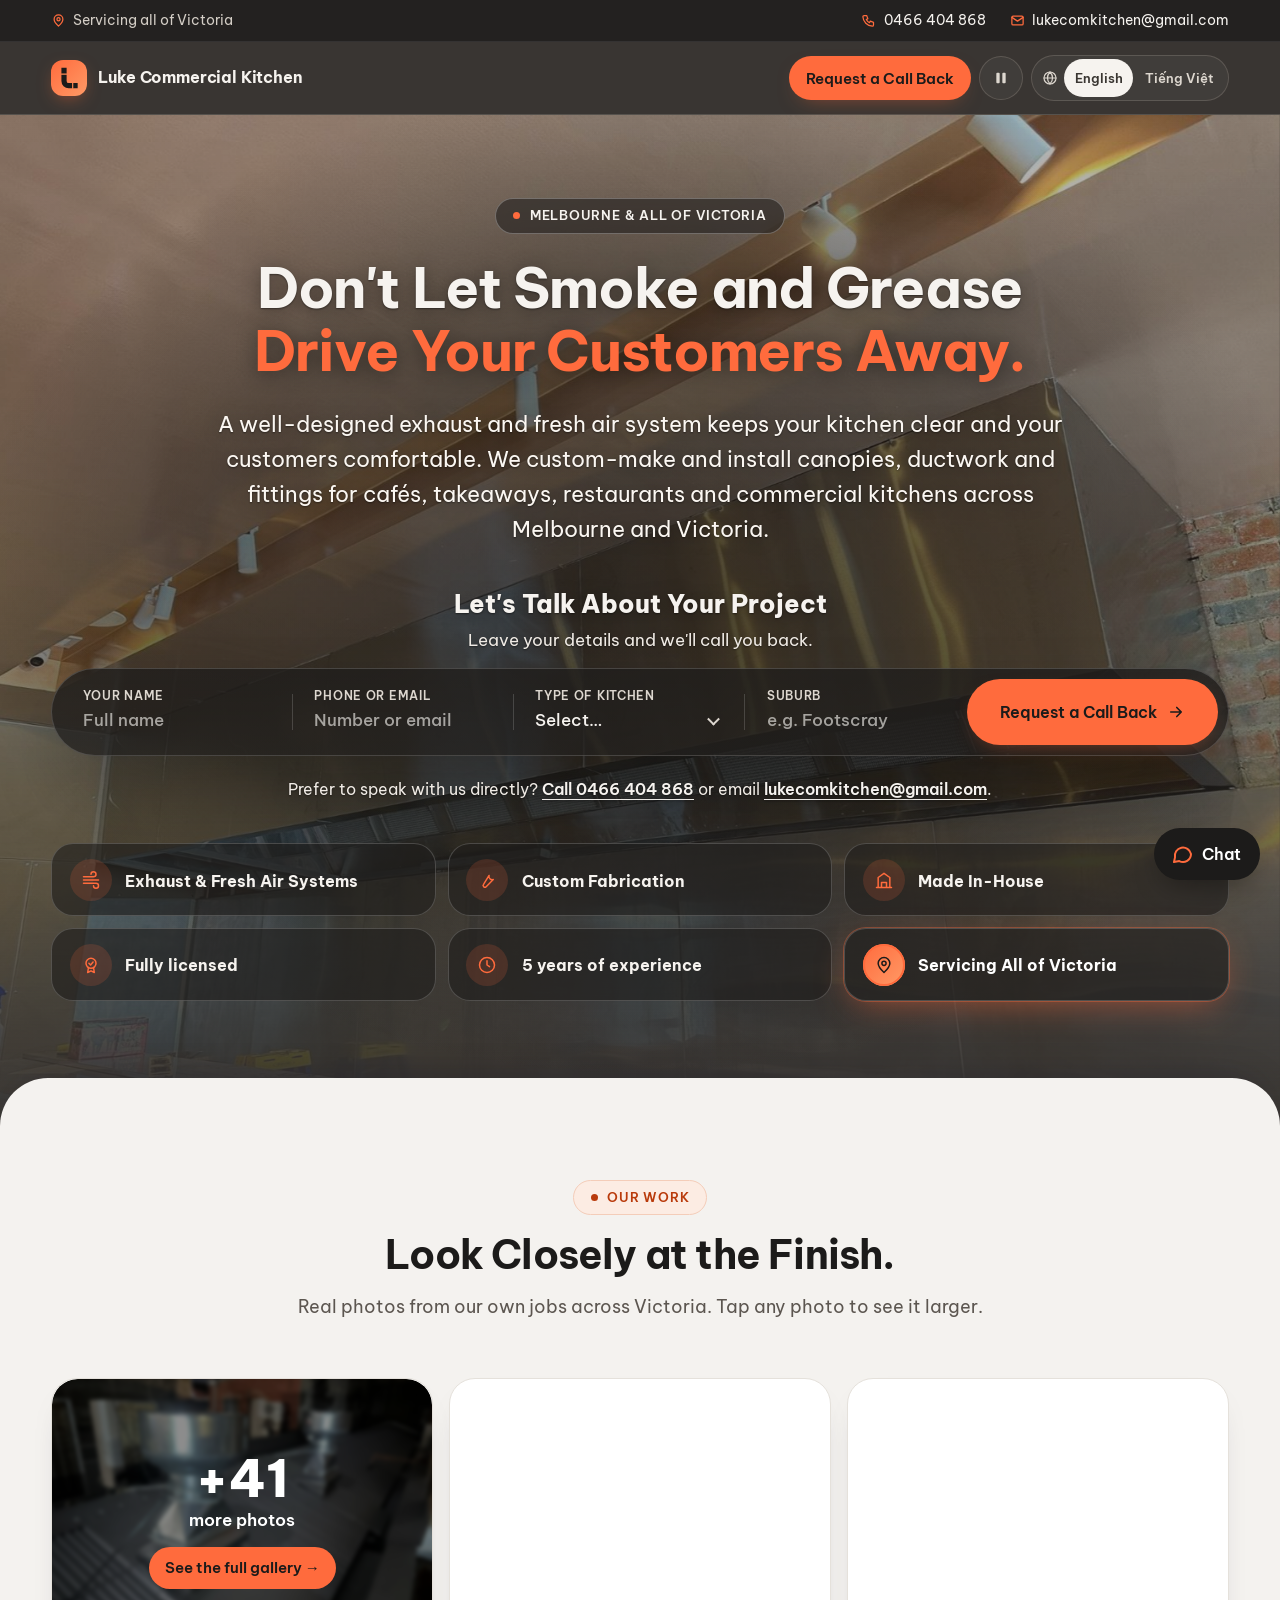
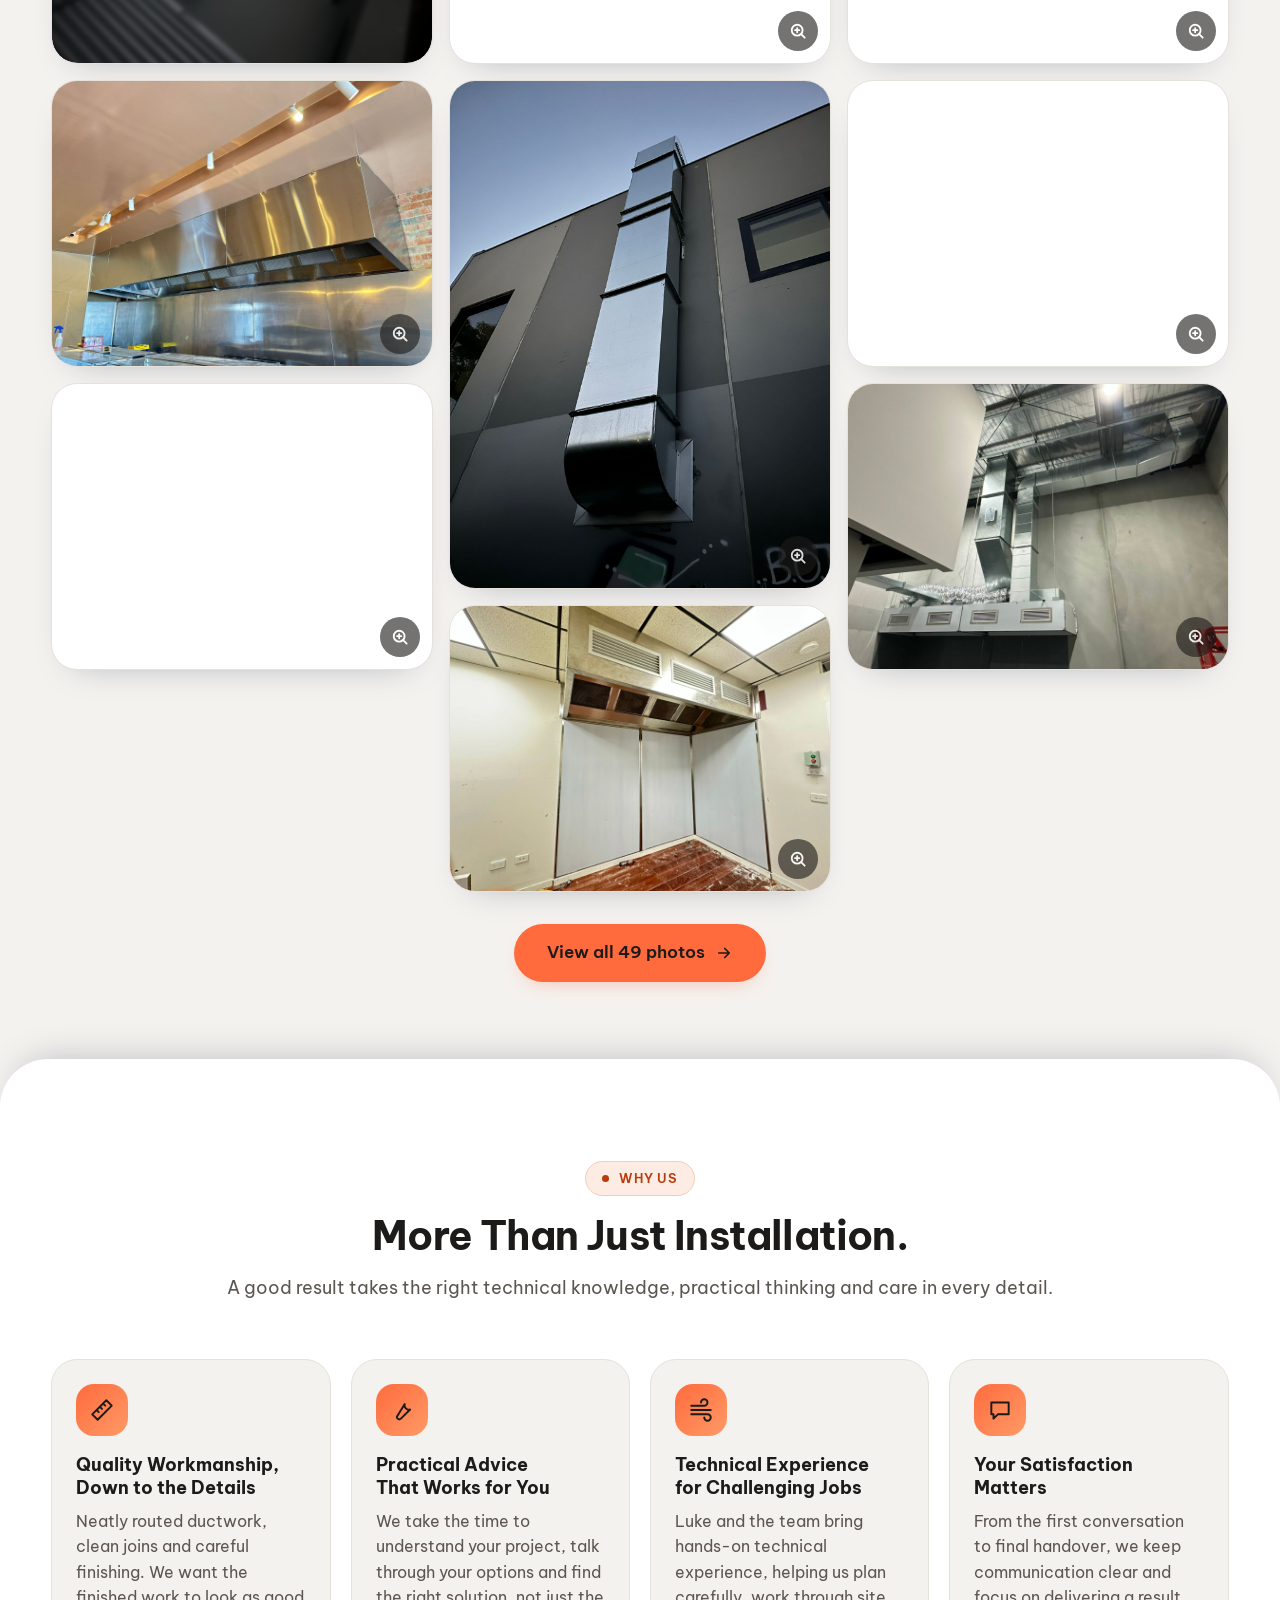
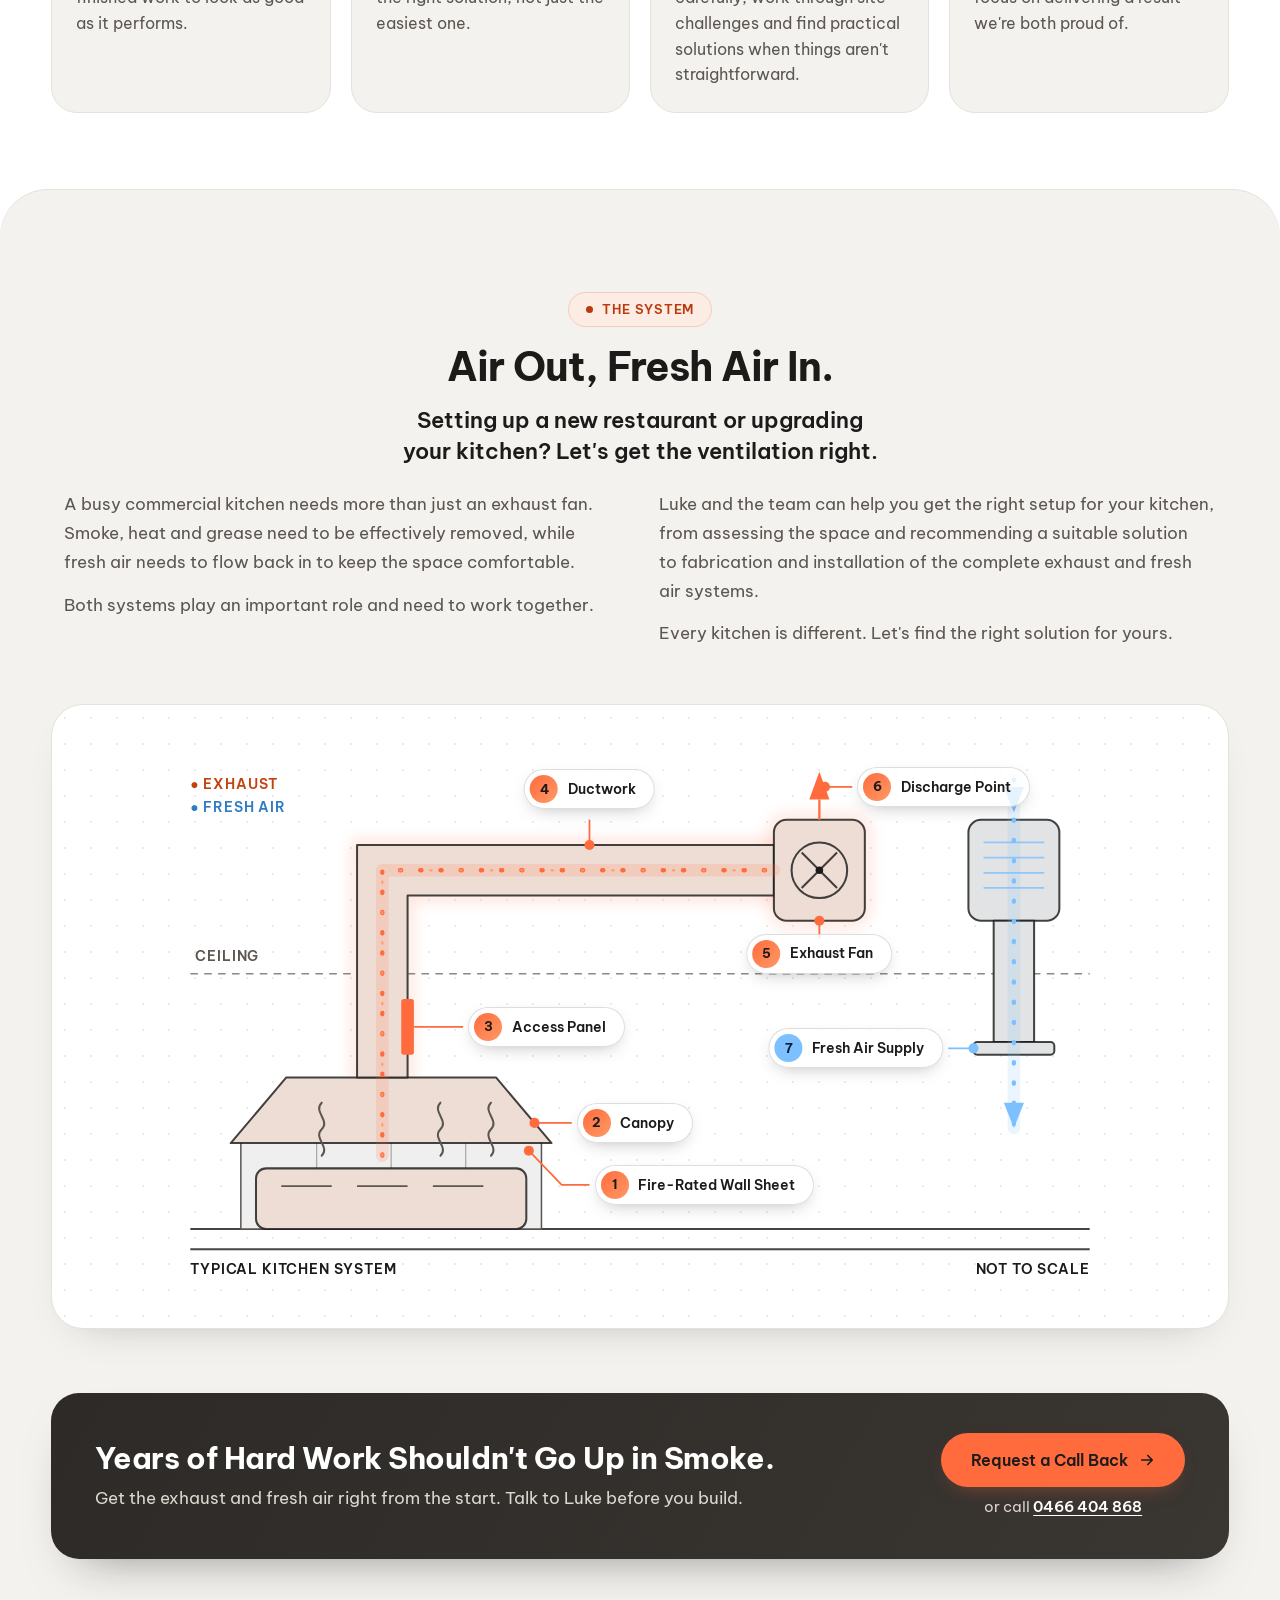
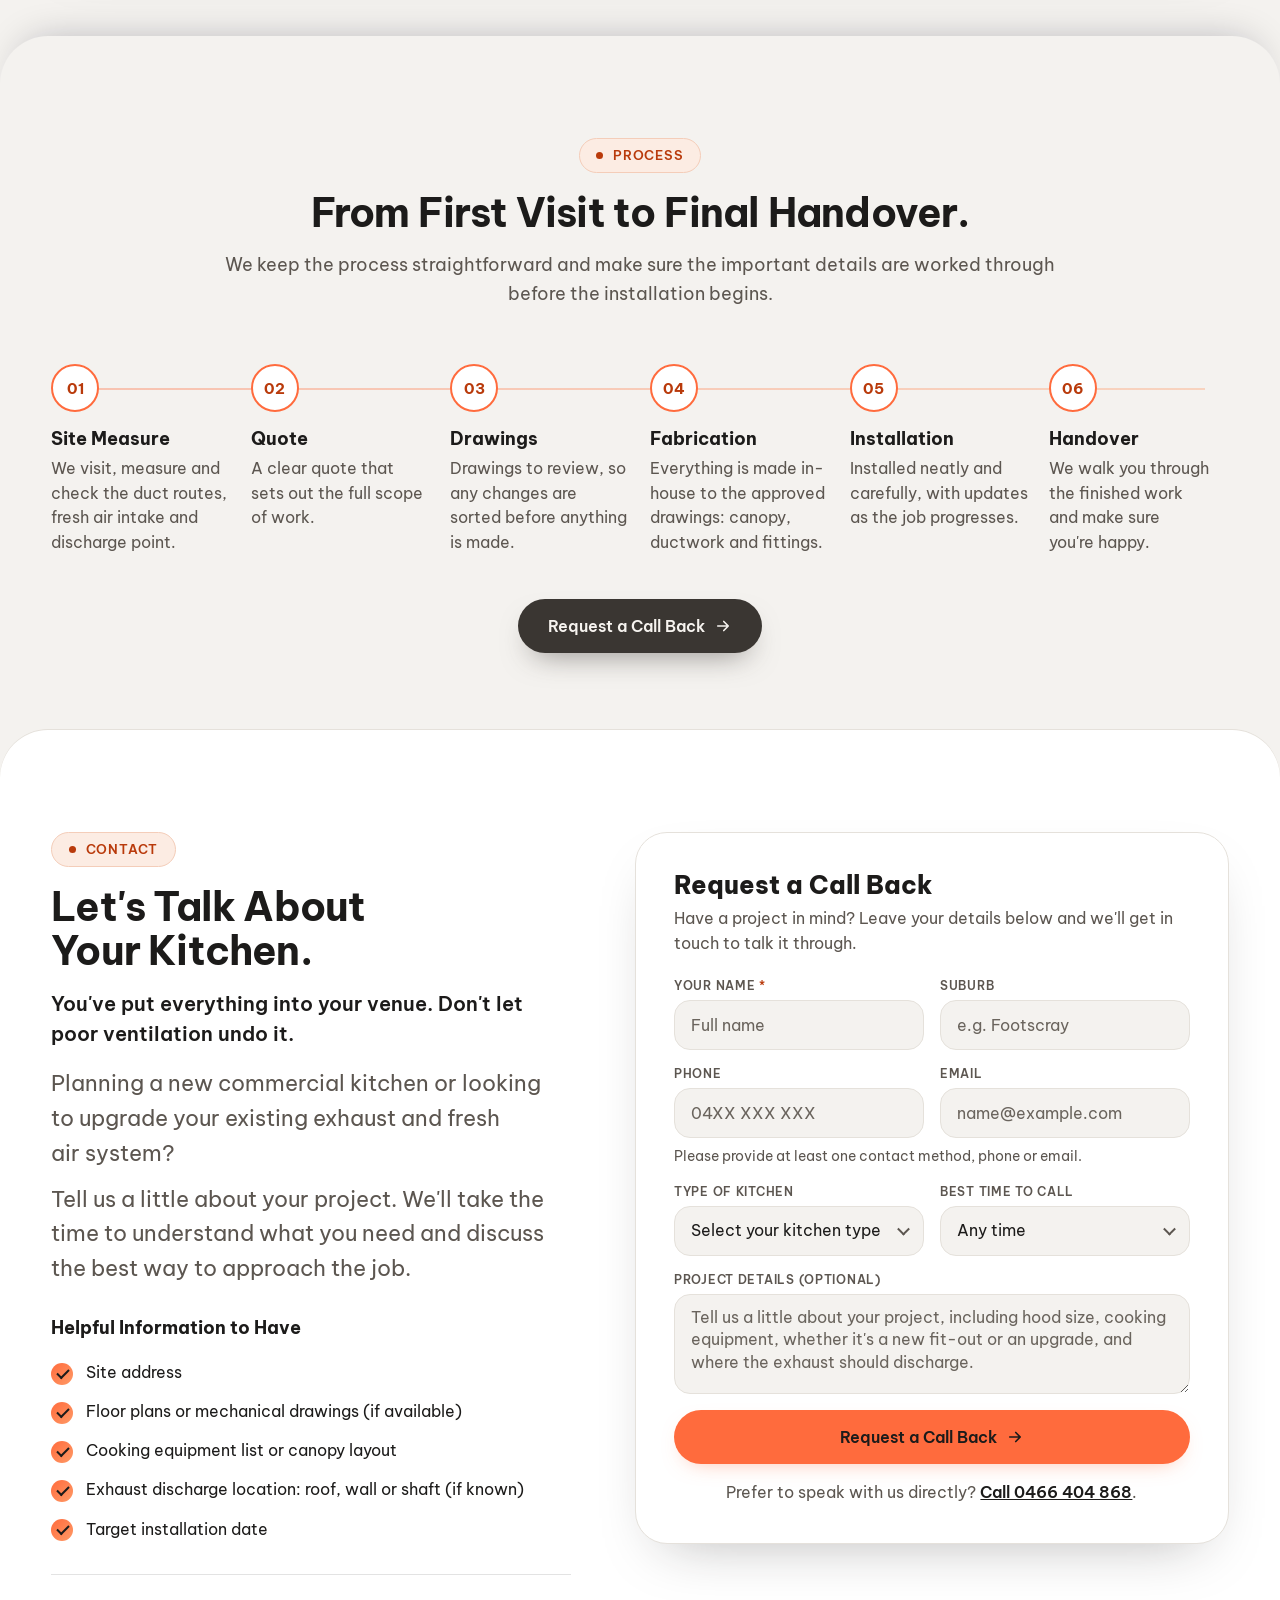
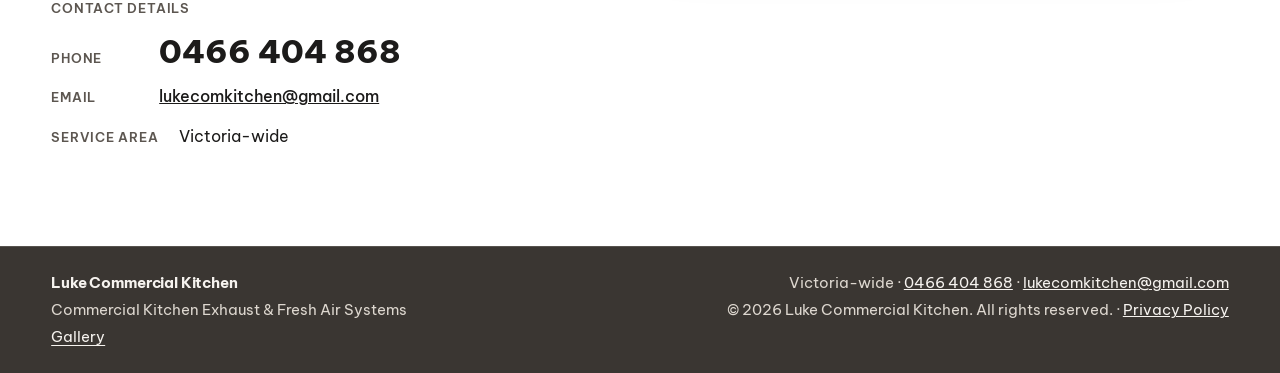
==== index.html @ a87a1fd7 "Google tag in every page head; track call, SMS and WhatsApp clicks - gtag.js for AW-18563134906 is n" ====
<!doctype html>
<html lang="en">
<head>
<meta charset="utf-8">
<meta name="viewport" content="width=device-width, initial-scale=1">
<!-- Google tag (gtag.js) -->
<script async src="https://www.googletagmanager.com/gtag/js?id=AW-18563134906"></script>
<script>
  window.dataLayer = window.dataLayer || [];
  function gtag(){dataLayer.push(arguments);}
  gtag('js', new Date());
  gtag('config', 'AW-18563134906');
</script>
<title>Luke Commercial Kitchen · Commercial Kitchen Exhaust &amp; Fresh Air, Melbourne &amp; Victoria</title>
<meta name="description" content="Commercial kitchen exhaust and fresh air systems, fabricated and installed across Melbourne and Victoria. Practical advice, neat workmanship. Call 0466 404 868.">
<link rel="canonical" href="https://lukecomkitchen.com/">
<link rel="alternate" hreflang="en-AU" href="https://lukecomkitchen.com/">
<link rel="alternate" hreflang="vi" href="https://lukecomkitchen.com/vi/">
<link rel="alternate" hreflang="x-default" href="https://lukecomkitchen.com/">
<meta property="og:type" content="website">
<meta property="og:title" content="Luke Commercial Kitchen · Commercial Kitchen Exhaust &amp; Fresh Air, Melbourne &amp; Victoria">
<meta property="og:description" content="Commercial kitchen exhaust and fresh air systems, fabricated and installed across Melbourne and Victoria. Practical advice, neat workmanship. Call 0466 404 868.">
<meta property="og:url" content="https://lukecomkitchen.com/">
<meta property="og:locale" content="en_AU">
<meta property="og:site_name" content="Luke Commercial Kitchen">
<meta property="og:image" content="https://lukecomkitchen.com/assets/og-en.jpg?v=420781b066">
<meta property="og:image:width" content="1200">
<meta property="og:image:height" content="630">
<meta property="og:image:alt" content="Luke Commercial Kitchen: commercial kitchen exhaust and fresh air systems in Melbourne and Victoria">
<meta name="twitter:card" content="summary_large_image">
<meta name="theme-color" content="#1C1B1A">
<link rel="icon" href="assets/favicon.svg" type="image/svg+xml">
<link rel="preconnect" href="https://fonts.googleapis.com">
<link rel="preconnect" href="https://fonts.gstatic.com" crossorigin>
<link rel="stylesheet" href="https://fonts.googleapis.com/css2?family=Be+Vietnam+Pro:wght@400;500;600;700;800&amp;display=swap">
<link rel="stylesheet" href="assets/styles.css?v=1e8f7547a5">
<script type="application/ld+json">{"@context":"https://schema.org","@type":"LocalBusiness","name":"Luke Commercial Kitchen","telephone":"+61466404868","url":"https://lukecomkitchen.com/","areaServed":{"@type":"State","name":"Victoria, Australia"},"description":"Commercial kitchen exhaust and fresh air systems, fabricated and installed across Melbourne and Victoria. Practical advice, neat workmanship. Call 0466 404 868.","email":"lukecomkitchen@gmail.com"}</script>
</head>
<body>
<div class="pg lang-en" id="top" data-lang="en" data-view="en" data-site="{&quot;badEmail&quot;:&quot;That email address doesn't look quite right. Please check it and try again.&quot;,&quot;required&quot;:&quot;Please add your name and a phone number or email so we can get back to you.&quot;,&quot;okSent&quot;:&quot;Thank you! We've received your request and will be in touch within 2 business days.&quot;,&quot;okSms&quot;:&quot;Your messaging app should open with your details ready to send – just press send. If it doesn't open, give us a call on&quot;,&quot;errSend&quot;:&quot;Sorry, something went wrong sending your request. Please try again, or call us on&quot;,&quot;sending&quot;:&quot;Sending…&quot;,&quot;smsHead&quot;:&quot;Call back request from the website&quot;,&quot;phone&quot;:&quot;0466 404 868&quot;,&quot;tel&quot;:&quot;tel:+61466404868&quot;,&quot;sms&quot;:&quot;sms:+61466404868&quot;,&quot;key&quot;:&quot;335a515e-727e-4c8e-8eaf-f16c578c7db8&quot;,&quot;company&quot;:&quot;Luke Commercial Kitchen&quot;,&quot;pause&quot;:&quot;Pause animation&quot;,&quot;play&quot;:&quot;Play animation&quot;,&quot;labels&quot;:{&quot;name&quot;:&quot;Your Name&quot;,&quot;phone&quot;:&quot;Phone&quot;,&quot;email&quot;:&quot;Email&quot;,&quot;suburb&quot;:&quot;Suburb&quot;,&quot;kitchen_type&quot;:&quot;Type of Kitchen&quot;,&quot;request&quot;:&quot;What would you like?&quot;,&quot;system&quot;:&quot;System needed&quot;,&quot;call_time&quot;:&quot;Best Time to Call&quot;,&quot;details&quot;:&quot;Project Details (Optional)&quot;}}">

  <div class="util" aria-label="Contact details">
    <div class="in util-in">
      <a href="tel:+61466404868"><svg width="15" height="15" viewBox="0 0 24 24" fill="none" stroke="currentColor" stroke-width="2" stroke-linecap="round" stroke-linejoin="round" aria-hidden="true"><path d="M5 4h4l2 5-2.5 1.5a11 11 0 0 0 5 5L15 13l5 2v4a2 2 0 0 1-2 2A16 16 0 0 1 3 6a2 2 0 0 1 2-2z"/></svg><span>0466 404 868</span></a>
      <a href="mailto:lukecomkitchen@gmail.com"><svg width="15" height="15" viewBox="0 0 24 24" fill="none" stroke="currentColor" stroke-width="2" stroke-linecap="round" stroke-linejoin="round" aria-hidden="true"><rect x="3" y="5" width="18" height="14" rx="2"/><path d="m3 7 9 6 9-6"/></svg><span class="util-full">lukecomkitchen@gmail.com</span><span class="util-short" aria-hidden="true">Email</span></a>
      <span class="util-area"><svg width="15" height="15" viewBox="0 0 24 24" fill="none" stroke="currentColor" stroke-width="2" stroke-linecap="round" stroke-linejoin="round" aria-hidden="true"><path d="M12 21s7-6.2 7-11a7 7 0 0 0-14 0c0 4.8 7 11 7 11z"/><circle cx="12" cy="10" r="2.5"/></svg><span>Servicing all of Victoria</span></span>
    </div>
  </div>

  <header class="top">
    <div class="in top-in">
      <a class="logo" href="#top" aria-label="Luke Commercial Kitchen home">
        <span class="lg-mark"><svg width="26" height="26" viewBox="0 0 24 24" fill="none" stroke-linecap="round" aria-hidden="true"><path d="M5 2.5h4.8v12.2a2 2 0 0 0 2 2H20v4.8h-8.2A6.8 6.8 0 0 1 5 14.7z" fill="currentColor"/><path d="M5 8.4h4.8M15.4 16.7v4.8" stroke="#FF8A55" stroke-width="1.1"/></svg></span>
        <span class="lname">Luke <span class="lname2">Commercial Kitchen</span></span>
      </a>
      <nav class="nav" aria-label="Main menu">
        <a href="gallery/" data-spy="work">Gallery</a>
        <a href="#why">Why Us</a>
        <a href="#system">The System</a>
        <a href="#process">Process</a>
        <a href="#contact">Contact</a>
      </nav>
      <div class="top-r">
        <a class="btn btn-ghost btn-sm hdr-cta" href="tel:+61466404868"><svg width="18" height="18" viewBox="0 0 24 24" fill="none" stroke="currentColor" stroke-width="2" stroke-linecap="round" stroke-linejoin="round" aria-hidden="true"><path d="M5 4h4l2 5-2.5 1.5a11 11 0 0 0 5 5L15 13l5 2v4a2 2 0 0 1-2 2A16 16 0 0 1 3 6a2 2 0 0 1 2-2z"/></svg><span>0466 404 868</span></a>
        <a class="btn btn-primary btn-sm hdr-cta" href="#contact">Request a Call Back</a>
        <button class="iconbtn js-motion" type="button" aria-label="Pause animation" title="Pause animation">
          <svg class="ic-pause" width="16" height="16" viewBox="0 0 24 24" fill="currentColor" aria-hidden="true"><rect x="5" y="4" width="5" height="16" rx="1.5"/><rect x="14" y="4" width="5" height="16" rx="1.5"/></svg>
          <svg class="ic-play" width="16" height="16" viewBox="0 0 24 24" fill="currentColor" aria-hidden="true"><path d="M7 4.5v15a1 1 0 0 0 1.5.9l12-7.5a1 1 0 0 0 0-1.8l-12-7.5A1 1 0 0 0 7 4.5z"/></svg>
        </button>
        <nav class="lang" aria-label="Language">
          <svg class="lang-ic" width="16" height="16" viewBox="0 0 24 24" fill="none" stroke="currentColor" stroke-width="1.8" stroke-linecap="round" stroke-linejoin="round" aria-hidden="true"><circle cx="12" cy="12" r="9"/><path d="M3 12h18M12 3c2.5 2.6 3.8 5.6 3.8 9s-1.3 6.4-3.8 9c-2.5-2.6-3.8-5.6-3.8-9S9.5 5.6 12 3z"/></svg>
          <a href="./" hreflang="en" lang="en" aria-current="page"><span class="lang-full">English</span><span class="lang-short" aria-hidden="true">EN</span></a>
          <a href="vi/" hreflang="vi" lang="vi"><span class="lang-full">Tiếng Việt</span><span class="lang-short" aria-hidden="true">VI</span></a>
        </nav>
      </div>
    </div>
  </header>

  
  <section class="hero dark hero-photo">
    <div class="hero-bg" aria-hidden="true"><img src="assets/photos/p51.jpg?v=cb03959642" alt="" width="1600" height="1200" fetchpriority="high" decoding="async"></div>
    <div class="in in-w">
      <p class="tag">Melbourne & all of Victoria</p>
      <h1 class="h1"><span class="l1">Don't Let Smoke and Grease</span> <span class="l2">Drive Your Customers Away.</span></h1>
      <p class="lede">A well-designed exhaust and fresh air system keeps your kitchen clear and your customers comfortable. We custom-make and install canopies, ductwork and fittings for cafés, takeaways, restaurants and commercial kitchens across Melbourne and Victoria.</p>

      <div class="qwrap" id="quote">
        <h2 class="qtitle">Let's Talk About Your Project</h2>
        <p class="qcap">Leave your details and we'll call you back.</p>
        <form class="qbar js-enquiry" novalidate>
          <input type="hidden" name="source" value="Hero form (EN)">
          <label class="qf"><span class="ql">Your Name</span><input type="text" name="name" autocomplete="name" placeholder="Full name" required></label>
          <label class="qf"><span class="ql">Phone or Email</span><input type="text" name="contact" autocomplete="tel" placeholder="Number or email"></label>
          <label class="qf"><span class="ql">Type of Kitchen</span><span class="sel"><select name="kitchen_type"><option value="" selected>Select…</option><option value="Takeaway">Takeaway</option><option value="Café">Café</option><option value="Restaurant">Restaurant</option><option value="Hotel">Hotel</option><option value="School">School</option><option value="Food truck">Food truck</option><option value="Large kitchen">Large kitchen</option><option value="Others">Others</option></select></span></label>
          <label class="qf"><span class="ql">Suburb</span><input type="text" name="suburb" autocomplete="address-level2" placeholder="e.g. Footscray"></label>
          <button class="btn btn-primary" type="submit">Request a Call Back <svg class="arr" width="18" height="18" viewBox="0 0 24 24" fill="none" stroke="currentColor" stroke-width="2.2" stroke-linecap="round" stroke-linejoin="round" aria-hidden="true"><path d="M5 12h14M13 6l6 6-6 6"/></svg></button>
        </form>
        <p class="notice" role="status" hidden></p>
      </div>

      <p class="after">Prefer to speak with us directly? <a href="tel:+61466404868">Call 0466 404 868</a> or email <a href="mailto:lukecomkitchen@gmail.com">lukecomkitchen@gmail.com</a>.</p>

      <ul class="tchips" aria-label="What we do">
        <li class="chip-sys"><span class="tic"><svg viewBox="0 0 24 24" aria-hidden="true"><path d="M3 8h12a3 3 0 1 0-3-3M3 16h15a3 3 0 1 1-3 3M3 12h18"/></svg></span><span><span class="v">Exhaust &amp; Fresh Air Systems</span></span></li>
        <li><span class="tic"><svg viewBox="0 0 24 24" aria-hidden="true"><path d="M14.5 6.5a4 4 0 0 0 5 5L11 20a2.1 2.1 0 0 1-3-3z"/></svg></span><span><span class="v">Custom Fabrication</span></span></li>
        <li><span class="tic"><svg viewBox="0 0 24 24" aria-hidden="true"><path d="M3 21h18M5 21V9l7-5 7 5v12M9 21v-6h6v6"/></svg></span><span><span class="v">Made In-House</span></span></li>
        <li><span class="tic"><svg viewBox="0 0 24 24" aria-hidden="true"><circle cx="12" cy="10" r="6"/><path d="M9 15l-1 6 4-2 4 2-1-6M9.5 10l2 2 3-3.5"/></svg></span><span><span class="v">Fully licensed</span></span></li>
        <li><span class="tic"><svg viewBox="0 0 24 24" aria-hidden="true"><circle cx="12" cy="12" r="9"/><path d="M12 7v5l3 2"/></svg></span><span><span class="v">5 years of experience</span></span></li>
        <li class="chip-area"><span class="tic"><svg viewBox="0 0 24 24" aria-hidden="true"><path d="M12 21s7-6.2 7-11a7 7 0 0 0-14 0c0 4.8 7 11 7 11z"/><circle cx="12" cy="10" r="2.5"/></svg></span><span><span class="v">Servicing All of Victoria</span></span></li>
      </ul>
    </div>
  </section>

  <main>
    <section class="sec sheet light alt" id="work">
      <div class="in">
        <div class="shead"><p class="tag">Our work</p><h2 class="h2">Look Closely at the Finish.</h2><p class="sub">Real photos from our own jobs across Victoria. Tap any photo to see it larger.</p></div>
        <ul class="tiles masonry"><li class="tile tile-more more-first"><a class="more-link" href="gallery/"><img class="pimg" src="assets/photos/p44.jpg?v=3ee9486850" alt="" width="1600" height="1200" loading="lazy" decoding="async"><span class="more-over"><b>+41</b><span>more photos</span><em>See the full gallery →</em></span></a></li><li class="tile" data-cat="canopies"><button class="ph tilebtn" type="button" data-full="assets/photos/p51.jpg?v=cb03959642" data-alt="Finished stainless steel canopy with wall sheeting" aria-label="View larger photo: Finished stainless steel canopy with wall sheeting"><img class="pimg" src="assets/photos/p51.jpg?v=cb03959642" alt="Finished stainless steel canopy with wall sheeting" width="1600" height="1200" loading="lazy" decoding="async"></button></li>
<li class="tile" data-cat="roof"><button class="ph tilebtn" type="button" data-full="assets/photos/p59.jpg?v=84d01b4d13" data-alt="Rooftop exhaust discharge at dusk" aria-label="View larger photo: Rooftop exhaust discharge at dusk"><img class="pimg" src="assets/photos/p59.jpg?v=84d01b4d13" alt="Rooftop exhaust discharge at dusk" width="1600" height="1200" loading="lazy" decoding="async"></button></li>
<li class="tile" data-cat="canopies"><button class="ph tilebtn" type="button" data-full="assets/photos/p42.jpg?v=a6aab970ed" data-alt="Long canopy in a finished commercial kitchen" aria-label="View larger photo: Long canopy in a finished commercial kitchen"><img class="pimg" src="assets/photos/p42.jpg?v=a6aab970ed" alt="Long canopy in a finished commercial kitchen" width="1024" height="768" loading="lazy" decoding="async"></button></li>
<li class="tile" data-cat="ductwork"><button class="ph tilebtn" type="button" data-full="assets/photos/p39.jpg?v=91ad72ced3" data-alt="Galvanised exhaust riser on an external wall" aria-label="View larger photo: Galvanised exhaust riser on an external wall"><img class="pimg" src="assets/photos/p39.jpg?v=91ad72ced3" alt="Galvanised exhaust riser on an external wall" width="1200" height="1600" loading="lazy" decoding="async"></button></li>
<li class="tile" data-cat="canopies"><button class="ph tilebtn" type="button" data-full="assets/photos/p58.jpg?v=a8602c1f39" data-alt="Canopy with fresh air supply grilles and wall sheeting" aria-label="View larger photo: Canopy with fresh air supply grilles and wall sheeting"><img class="pimg" src="assets/photos/p58.jpg?v=a8602c1f39" alt="Canopy with fresh air supply grilles and wall sheeting" width="1600" height="1200" loading="lazy" decoding="async"></button></li>
<li class="tile" data-cat="canopies"><button class="ph tilebtn" type="button" data-full="assets/photos/p31.jpg?v=84a109afd4" data-alt="Canopy fabricated in our workshop, ready for delivery" aria-label="View larger photo: Canopy fabricated in our workshop, ready for delivery"><img class="pimg" src="assets/photos/p31.jpg?v=84a109afd4" alt="Canopy fabricated in our workshop, ready for delivery" width="1600" height="1200" loading="lazy" decoding="async"></button></li>
<li class="tile" data-cat="roof"><button class="ph tilebtn" type="button" data-full="assets/photos/p38.jpg?v=7e31c3312d" data-alt="Exhaust fan and ductwork on a roof beside solar panels" aria-label="View larger photo: Exhaust fan and ductwork on a roof beside solar panels"><img class="pimg" src="assets/photos/p38.jpg?v=7e31c3312d" alt="Exhaust fan and ductwork on a roof beside solar panels" width="1600" height="1200" loading="lazy" decoding="async"></button></li>
<li class="tile" data-cat="ductwork"><button class="ph tilebtn" type="button" data-full="assets/photos/p49.jpg?v=183fe516a2" data-alt="Large ductwork rising to a high warehouse ceiling" aria-label="View larger photo: Large ductwork rising to a high warehouse ceiling"><img class="pimg" src="assets/photos/p49.jpg?v=183fe516a2" alt="Large ductwork rising to a high warehouse ceiling" width="1600" height="1200" loading="lazy" decoding="async"></button></li></ul>
        <dialog class="lb" aria-label="Our work"><img class="lbimg" src="" alt=""><button class="lbbtn lbclose" type="button" aria-label="Close">&times;</button><button class="lbbtn lbprev" type="button" aria-label="Previous photo">&#8249;</button><button class="lbbtn lbnext" type="button" aria-label="Next photo">&#8250;</button></dialog>
        <div class="center"><a class="btn btn-primary btn-lg" href="gallery/">View all 49 photos <svg class="arr" width="18" height="18" viewBox="0 0 24 24" fill="none" stroke="currentColor" stroke-width="2.2" stroke-linecap="round" stroke-linejoin="round" aria-hidden="true"><path d="M5 12h14M13 6l6 6-6 6"/></svg></a></div>
      </div>
    </section>

    <section class="sec sheet light" id="why">
      <div class="in">
        <div class="shead">
          <p class="tag">Why Us</p>
          <h2 class="h2">More Than Just Installation.</h2>
          <p class="sub">A good result takes the right technical knowledge, practical thinking and care in every detail.</p>
        </div>
        <div class="expect">
          <div class="fc"><span class="fic"><svg viewBox="0 0 24 24" aria-hidden="true"><path d="M3 16 16 3l5 5L8 21z M7 12l2 2 M10 9l2 2 M13 6l2 2"/></svg></span><h3>Quality Workmanship, Down to the Details</h3><p>Neatly routed ductwork, clean joins and careful finishing. We want the finished work to look as good as it performs.</p></div>
          <div class="fc"><span class="fic"><svg viewBox="0 0 24 24" aria-hidden="true"><path d="M14.5 6.5a4 4 0 0 0 5 5L11 20a2.1 2.1 0 0 1-3-3z"/></svg></span><h3>Practical Advice That Works for You</h3><p>We take the time to understand your project, talk through your options and find the right solution, not just the easiest one.</p></div>
          <div class="fc"><span class="fic"><svg viewBox="0 0 24 24" aria-hidden="true"><path d="M3 8h12a3 3 0 1 0-3-3M3 16h15a3 3 0 1 1-3 3M3 12h18"/></svg></span><h3>Technical Experience for Challenging Jobs</h3><p>Luke and the team bring hands-on technical experience, helping us plan carefully, work through site challenges and find practical solutions when things aren't straightforward.</p></div>
          <div class="fc"><span class="fic"><svg viewBox="0 0 24 24" aria-hidden="true"><path d="M4 5h16v11H10l-4 4v-4H4z"/></svg></span><h3>Your Satisfaction Matters</h3><p>From the first conversation to final handover, we keep communication clear and focus on delivering a result we're both proud of.</p></div>
        </div>
        
      </div>
    </section>

    <section class="sec sheet dark" id="system">
      <div class="in">
        <div class="shead">
          <p class="tag">The system</p>
          <h2 class="h2">Air Out, Fresh Air In.</h2>
          <p class="sys-lead">Setting up a new restaurant or upgrading your kitchen? Let's get the ventilation right.</p>
          <div class="sys-intro"><div><p>A busy commercial kitchen needs more than just an exhaust fan. Smoke, heat and grease need to be effectively removed, while fresh air needs to flow back in to keep the space comfortable.</p><p>Both systems play an important role and need to work together.</p></div><div><p>Luke and the team can help you get the right setup for your kitchen, from assessing the space and recommending a suitable solution to fabrication and installation of the complete exhaust and fresh air systems.</p><p>Every kitchen is different. Let's find the right solution for yours.</p></div></div>
        </div>
        <div class="sgrid">
          <figure class="panel">
            <div class="dg">
              <svg viewBox="0 0 760 424" role="img" aria-label="Illustration of a typical commercial kitchen system, not to scale. Numbered 1 to 7: the fire-rated wall sheet behind the cooking line under the canopy, the canopy over the cooking equipment, an access panel on the vertical riser, the ductwork above the ceiling, the exhaust fan, the discharge point, and the fresh air supply coming down into the kitchen.">
                <defs><filter id="gl" x="-30%" y="-30%" width="160%" height="160%"><feGaussianBlur stdDeviation="6"/></filter></defs>
                <polygon class="sv-glow mk m0" points="156,260 156,76 486,76 486,116 196,116 196,260" filter="url(#gl)"/>
                <rect class="sv-glow mk m0" x="486" y="56" width="72" height="80" rx="10" filter="url(#gl)"/>

                <line class="sv-line d1" pathLength="1" x1="24" y1="380" x2="736" y2="380"/>
                <rect class="sv-wall d1" pathLength="1" x="64" y="306" width="238" height="74"/>
                <line class="sv-wseam" x1="124" y1="306" x2="124" y2="380"/>
                <line class="sv-wseam" x1="183" y1="306" x2="183" y2="380"/>
                <line class="sv-wseam" x1="242" y1="306" x2="242" y2="380"/>
                <rect class="sv-duct d1" pathLength="1" x="76" y="332" width="214" height="48" rx="8"/>
                <line class="sv-mut" x1="96" y1="346" x2="136" y2="346"/>
                <line class="sv-mut" x1="156" y1="346" x2="196" y2="346"/>
                <line class="sv-mut" x1="216" y1="346" x2="256" y2="346"/>
                <polygon class="sv-duct d2" pathLength="1" points="56,312 310,312 266,260 100,260"/>
                <polygon class="sv-duct d2" pathLength="1" points="156,260 156,76 486,76 486,116 196,116 196,260"/>
                <line class="sv-dash" x1="24" y1="178" x2="156" y2="178"/>
                <line class="sv-dash" x1="196" y1="178" x2="736" y2="178"/>
                <text class="sv-lbl" x="28" y="168">CEILING</text>
                <rect class="sv-duct d3" pathLength="1" x="486" y="56" width="72" height="80" rx="10"/>
                <circle class="sv-line d3" pathLength="1" cx="522" cy="96" r="22"/>
                <g class="fan"><line class="sv-line" x1="508" y1="82" x2="536" y2="110"/><line class="sv-line" x1="536" y1="82" x2="508" y2="110"/></g>
                <circle class="sv-dot" cx="522" cy="96" r="3"/>

                <!-- fresh air supply -->
                <rect class="sv-fa d3" pathLength="1" x="640" y="56" width="72" height="80" rx="10"/>
                <line class="sv-falv" x1="652" y1="74" x2="700" y2="74"/>
                <line class="sv-falv" x1="652" y1="86" x2="700" y2="86"/>
                <line class="sv-falv" x1="652" y1="98" x2="700" y2="98"/>
                <line class="sv-falv" x1="652" y1="110" x2="700" y2="110"/>
                <rect class="sv-fa d3" pathLength="1" x="660" y="136" width="32" height="96"/>
                <rect class="sv-fa d3" pathLength="1" x="644" y="232" width="64" height="10" rx="3"/>

                <g class="mk m6">
                  <path class="sv-fg" d="M176 322 L176 96 L486 96"/>
                  <path class="sv-flow" d="M176 322 L176 96 L486 96"/>
                  <path class="sv-flow2" d="M176 322 L176 96 L486 96"/>
                  <path class="wisp" d="M128 322 c7 -7 -7 -14 0 -21 c7 -7 -7 -14 0 -21"/>
                  <path class="wisp w2" d="M222 322 c7 -7 -7 -14 0 -21 c7 -7 -7 -14 0 -21"/>
                  <path class="wisp w3" d="M262 322 c7 -7 -7 -14 0 -21 c7 -7 -7 -14 0 -21"/>
                  <g class="sv-rise"><line class="sv-lead2" x1="522" y1="56" x2="522" y2="40"/><polygon class="sv-hot" points="514,40 522,18 530,40"/></g>
                  <path class="sv-fafg" d="M676 24 L676 300"/>
                  <path class="sv-faflow" d="M676 24 L676 300"/>
                  <polygon class="sv-fahot" points="668,30 684,30 676,50"/>
                  <polygon class="sv-fahot" points="668,280 684,280 676,300"/>
                </g>

                <g class="mk m1"><line class="sv-lead" x1="296.5" y1="296" x2="326" y2="296"/><circle class="sv-hot" cx="296.5" cy="296" r="4"/></g>
                <g class="mk m2"><rect class="sv-hot" x="191" y="198" width="10" height="44" rx="2"/><line class="sv-lead" x1="201" y1="220" x2="240" y2="220"/></g>
                <g class="mk m3"><line class="sv-lead" x1="340" y1="76" x2="340" y2="56"/><circle class="sv-hot" cx="340" cy="76" r="4"/></g>
                <g class="mk m4"><line class="sv-lead" x1="522" y1="136" x2="522" y2="150"/><circle class="sv-hot" cx="522" cy="136" r="4"/></g>
                <g class="mk m1"><polyline class="sv-lead" fill="none" points="292,318 318,345 340,345"/><circle class="sv-hot" cx="292" cy="318" r="4"/></g>
                <g class="mk m5"><line class="sv-lead" x1="526.4" y1="30" x2="548" y2="30"/><circle class="sv-hot" cx="526.4" cy="30" r="4"/></g>
                <g class="mk m5"><line class="sv-falead" x1="644" y1="237" x2="624" y2="237"/><circle class="sv-fahot" cx="644" cy="237" r="4"/></g>

                <line class="sv-line" x1="24" y1="396" x2="736" y2="396"/>
                <text class="sv-ttl" x="24" y="416">TYPICAL KITCHEN SYSTEM</text>
                <text class="sv-lgd" x="24" y="32" fill="#FF6B3D">● EXHAUST</text>
                <text class="sv-lgd" x="24" y="50" fill="#7CC0FF">● FRESH AIR</text>
                <text class="sv-ttl" x="736" y="416" text-anchor="end">NOT TO SCALE</text>
              </svg>
              <span class="pill p1" style="--x:344;--y:345;--k:6"><span class="pw"><span class="pi"><b>1</b><span class="pl">Fire-Rated Wall Sheet</span></span></span></span>
              <span class="pill p2" style="--x:330;--y:296;--k:0"><span class="pw"><span class="pi"><b>2</b><span class="pl">Canopy</span></span></span></span>
              <span class="pill p3" style="--x:244;--y:220;--k:1"><span class="pw"><span class="pi"><b>3</b><span class="pl">Access Panel</span></span></span></span>
              <span class="pill p4 c" style="--x:340;--y:32;--k:2"><span class="pw"><span class="pi"><b>4</b><span class="pl">Ductwork</span></span></span></span>
              <span class="pill p5 c" style="--x:522;--y:162;--k:3"><span class="pw"><span class="pi"><b>5</b><span class="pl">Exhaust Fan</span></span></span></span>
              <span class="pill p6" style="--x:552;--y:30;--k:4"><span class="pw"><span class="pi"><b>6</b><span class="pl">Discharge Point</span></span></span></span>
              <span class="pill p7 r" style="--x:620;--y:237;--k:5"><span class="pw"><span class="pi"><b>7</b><span class="pl">Fresh Air Supply</span></span></span></span>
            </div>
          </figure>
          <ol class="dlegend">
            <li><b aria-hidden="true">1</b>Fire-Rated Wall Sheet</li>
            <li><b aria-hidden="true">2</b>Canopy</li>
            <li><b aria-hidden="true">3</b>Access Panel</li>
            <li><b aria-hidden="true">4</b>Ductwork</li>
            <li><b aria-hidden="true">5</b>Exhaust Fan</li>
            <li><b aria-hidden="true">6</b>Discharge Point</li>
            <li class="fa"><b aria-hidden="true">7</b>Fresh Air Supply</li>
          </ol>
        </div>
        <div class="hook">
          <div class="hook-text"><h3>Years of Hard Work Shouldn't Go Up in Smoke.</h3><p>Get the exhaust and fresh air right from the start. Talk to Luke before you build.</p></div>
          <div class="hook-cta"><a class="btn btn-primary" href="#contact">Request a Call Back <svg class="arr" width="18" height="18" viewBox="0 0 24 24" fill="none" stroke="currentColor" stroke-width="2.2" stroke-linecap="round" stroke-linejoin="round" aria-hidden="true"><path d="M5 12h14M13 6l6 6-6 6"/></svg></a><span class="hook-call">or call <a href="tel:+61466404868">0466 404 868</a></span></div>
        </div>
      </div>
    </section>

    <section class="sec sheet light alt" id="process">
      <div class="in">
        <div class="shead"><p class="tag">Process</p><h2 class="h2">From First Visit to Final Handover.</h2><p class="sub">We keep the process straightforward and make sure the important details are worked through before the installation begins.</p></div>
        <ol class="tl">
          <li><span class="tn" aria-hidden="true">01</span><div><h3>Site Measure</h3><p>We visit, measure and check the duct routes, fresh air intake and discharge point.</p></div></li>
          <li><span class="tn" aria-hidden="true">02</span><div><h3>Quote</h3><p>A clear quote that sets out the full scope of work.</p></div></li>
          <li><span class="tn" aria-hidden="true">03</span><div><h3>Drawings</h3><p>Drawings to review, so any changes are sorted before anything is made.</p></div></li>
          <li><span class="tn" aria-hidden="true">04</span><div><h3>Fabrication</h3><p>Everything is made in-house to the approved drawings: canopy, ductwork and fittings.</p></div></li>
          <li><span class="tn" aria-hidden="true">05</span><div><h3>Installation</h3><p>Installed neatly and carefully, with updates as the job progresses.</p></div></li>
          <li><span class="tn" aria-hidden="true">06</span><div><h3>Handover</h3><p>We walk you through the finished work and make sure you're happy.</p></div></li>
        </ol>
        <div class="center"><a class="btn btn-dark" href="#contact">Request a Call Back <svg class="arr" width="18" height="18" viewBox="0 0 24 24" fill="none" stroke="currentColor" stroke-width="2.2" stroke-linecap="round" stroke-linejoin="round" aria-hidden="true"><path d="M5 12h14M13 6l6 6-6 6"/></svg></a></div>
      </div>
    </section>
  </main>

  <section class="sec sheet dark contact" id="contact">
    <div class="in in-w contact-in">
      <div class="contact-l">
        <p class="tag">Contact</p>
        <h2 class="h2">Let's Talk About Your Kitchen.</h2>
        <p class="chook">You've put everything into your venue. Don't let poor ventilation undo it.</p>
        <p class="lede cintro">Planning a new commercial kitchen or looking to upgrade your existing exhaust and fresh air system?</p>
        <p class="lede cintro cintro2">Tell us a little about your project. We'll take the time to understand what you need and discuss the best way to approach the job.</p>
        <h3 class="sendh">Helpful Information to Have</h3>
        <ul class="sendlist"><li>Site address</li><li>Floor plans or mechanical drawings (if available)</li><li>Cooking equipment list or canopy layout</li><li>Exhaust discharge location: roof, wall or shaft (if known)</li><li>Target installation date</li></ul>
        <div class="reach">
          <h3 class="mono reach-h">Contact Details</h3>
          <div class="r"><span class="mono k">Phone</span><a class="big" href="tel:+61466404868">0466 404 868</a></div>
          <div class="r"><span class="mono k">Email</span><a class="v" href="mailto:lukecomkitchen@gmail.com">lukecomkitchen@gmail.com</a></div>
          <div class="r"><span class="mono k">Service Area</span><span>Victoria-wide</span></div>
        </div>
      </div>

      <div class="contact-r">
        <div class="fcard">
          <h2>Request a Call Back</h2>
          <p class="sub">Have a project in mind? Leave your details below and we'll get in touch to talk it through.</p>
          <form class="form js-enquiry" novalidate>
            <input type="hidden" name="source" value="Contact form (EN)">
            <input type="hidden" name="request" value="Call me back">
            <div class="row2">
              <div class="field"><label for="c-name">Your Name <span class="req" aria-hidden="true">*</span></label><input id="c-name" type="text" name="name" autocomplete="name" placeholder="Full name" required></div>
              <div class="field"><label for="c-suburb">Suburb</label><input id="c-suburb" type="text" name="suburb" autocomplete="address-level2" placeholder="e.g. Footscray"></div>
            </div>
            <div class="contactpair">
              <div class="row2">
                <div class="field"><label for="c-phone">Phone</label><input id="c-phone" type="tel" name="phone" autocomplete="tel" placeholder="04XX XXX XXX" aria-describedby="c-hint"></div>
                <div class="field"><label for="c-email">Email</label><input id="c-email" type="email" name="email" autocomplete="email" placeholder="name@example.com" aria-describedby="c-hint"></div>
              </div>
              <p class="hint" id="c-hint">Please provide at least one contact method, phone or email.</p>
            </div>
            <div class="row2">
              <div class="field"><label for="c-venue">Type of Kitchen</label><span class="sel"><select id="c-venue" name="kitchen_type"><option value="" selected>Select your kitchen type</option><option value="Takeaway">Takeaway</option><option value="Café">Café</option><option value="Restaurant">Restaurant</option><option value="Hotel">Hotel</option><option value="School">School</option><option value="Food truck">Food truck</option><option value="Large kitchen">Large kitchen</option><option value="Others">Others</option></select></span></div>
              <div class="field"><label for="c-time">Best Time to Call</label><span class="sel"><select id="c-time" name="call_time"><option value="Any time">Any time</option><option value="Morning">Morning</option><option value="Afternoon">Afternoon</option><option value="After 5pm">After 5pm</option></select></span></div>
            </div>
            <div class="field"><label for="c-details">Project Details (Optional)</label><textarea id="c-details" name="details" rows="3" placeholder="Tell us a little about your project, including hood size, cooking equipment, whether it's a new fit-out or an upgrade, and where the exhaust should discharge."></textarea></div>
            <button class="btn btn-primary btn-block" type="submit">Request a Call Back <svg class="arr" width="18" height="18" viewBox="0 0 24 24" fill="none" stroke="currentColor" stroke-width="2.2" stroke-linecap="round" stroke-linejoin="round" aria-hidden="true"><path d="M5 12h14M13 6l6 6-6 6"/></svg></button>
          </form>
          <p class="notice" role="status" hidden></p>
          <p class="talk">Prefer to speak with us directly? <a href="tel:+61466404868">Call 0466 404 868</a>.</p>
        </div>
      </div>
    </div>
  </section>


  <footer class="foot dark">
    <div class="in">
      <div class="foot-l"><strong class="foot-name">Luke Commercial Kitchen</strong><span>Commercial Kitchen Exhaust & Fresh Air Systems</span><span><a href="gallery/">Gallery</a></span></div>
      <div class="foot-r"><span>Victoria-wide · <a href="tel:+61466404868">0466 404 868</a> · <a href="mailto:lukecomkitchen@gmail.com">lukecomkitchen@gmail.com</a></span><span>© 2026 Luke Commercial Kitchen. All rights reserved. · <a href="privacy/">Privacy Policy</a></span></div>
    </div>
  </footer>

  <div class="chatfab">
    <div class="chat-menu" role="group" aria-label="Message Luke" hidden>
      <p class="chat-title">Message Luke</p>
      <a class="chat-opt chat-wa" href="https://wa.me/61466404868?text=Hi%20Luke%2C%20I'd%20like%20to%20ask%20about%20a%20kitchen%20exhaust%20%2F%20fresh%20air%20system." target="_blank" rel="noopener"><svg width="22" height="22" viewBox="0 0 24 24" aria-hidden="true"><path fill="currentColor" d="M12 2a10 10 0 0 0-8.6 15.1L2 22l5-1.3A10 10 0 1 0 12 2zm0 18.2a8.2 8.2 0 0 1-4.2-1.2l-.3-.2-3 .8.8-2.9-.2-.3A8.2 8.2 0 1 1 12 20.2zm4.5-6.1c-.2-.1-1.5-.7-1.7-.8s-.4-.1-.6.1-.6.8-.8 1-.3.2-.5.1a6.7 6.7 0 0 1-3.3-2.9c-.2-.4.2-.4.7-1.3.1-.2 0-.3 0-.4l-.8-1.8c-.2-.5-.4-.4-.6-.4h-.5a1 1 0 0 0-.7.3 3 3 0 0 0-.9 2.2 5.2 5.2 0 0 0 1.1 2.8 11.9 11.9 0 0 0 4.6 4c1.7.7 2.3.8 3.2.7a2.7 2.7 0 0 0 1.8-1.3 2.2 2.2 0 0 0 .2-1.3c-.1-.1-.2-.2-.5-.3z"/></svg><span>WhatsApp</span></a>
      <a class="chat-opt chat-sms" href="sms:+61466404868"><svg width="22" height="22" viewBox="0 0 24 24" fill="none" stroke="currentColor" stroke-width="2" stroke-linecap="round" stroke-linejoin="round" aria-hidden="true"><path d="M4 5h16v11H10l-4 4v-4H4z"/><path d="M8 10h8M8 13h5"/></svg><span>Text message (SMS)</span></a>
      <p class="chat-desk">Or text <strong>0466 404 868</strong> from your phone.</p>
      <p class="chat-quick">Or send a quick message here</p>
      <form class="chat-form js-enquiry" novalidate>
        <input type="hidden" name="source" value="Chat quick message (EN)">
        <label class="sr-only" for="chat-name">Your name</label>
        <input id="chat-name" type="text" name="name" autocomplete="name" placeholder="Your name">
        <label class="sr-only" for="chat-contact">Phone or email</label>
        <input id="chat-contact" type="text" name="contact" autocomplete="tel" placeholder="Phone or email">
        <label class="sr-only" for="chat-msg">Your message</label>
        <textarea id="chat-msg" name="details" rows="3" placeholder="What can Luke help you with?"></textarea>
        <button class="btn btn-primary btn-sm" type="submit">Send message</button>
      </form>
      <p class="notice" role="status" hidden></p>
      <p class="chat-note">Usually replies the same day.</p>
    </div>
    <button class="chat-btn" type="button" aria-expanded="false" aria-label="Open chat options"><svg width="24" height="24" viewBox="0 0 24 24" fill="none" stroke="currentColor" stroke-width="2" stroke-linecap="round" stroke-linejoin="round" aria-hidden="true"><path d="M21 12a8 8 0 0 1-11.7 7.1L4 20l1-4.6A8 8 0 1 1 21 12z"/></svg><span>Chat</span></button>
  </div>

  <div class="stickybar">
    <a class="btn btn-ghost btn-sm" href="tel:+61466404868" aria-label="Call 0466 404 868"><svg width="18" height="18" viewBox="0 0 24 24" fill="none" stroke="currentColor" stroke-width="2" stroke-linecap="round" stroke-linejoin="round" aria-hidden="true"><path d="M5 4h4l2 5-2.5 1.5a11 11 0 0 0 5 5L15 13l5 2v4a2 2 0 0 1-2 2A16 16 0 0 1 3 6a2 2 0 0 1 2-2z"/></svg> <span class="lbl">Call</span></a>
    <a class="btn btn-primary btn-sm" href="#contact">Request a Call Back</a>
  </div>

</div>
<script src="assets/main.js?v=13003e37f5" defer></script>
</body>
</html>
---- assets/styles.css ----
/* ===== tokens: Charcoal + Ember. The smoke colour (--sm) is a pale tint of the band, so smoke can never be lighter than that and the text on top stays readable ===== */
.pg{--r:clamp(28px,4vw,48px);
  --f-display:"Archivo","Helvetica Neue",Arial,sans-serif;--f-body:"Inter","Helvetica Neue",Arial,sans-serif;--f-mono:"IBM Plex Mono",ui-monospace,Menlo,Consolas,monospace;
  --band:#1C1B1A;--band-2:#262524;--band-3:#33302D;--band-ink:#F6F3EF;--band-muted:#C4BFB8;--band-line:rgba(232,224,214,.17);
  --acc:#FF6B3D;--acc-2:#FF9A66;--acc-ink:#1C1B1A;
  --bg:#F4F2EF;--surface:#FFFFFF;--ink:#1C1B1A;--muted:#5C5650;--line:#E5E1DB;--line-strong:#C9C3BA;--accent:#B93A0B;--tint:#FCECE3;--tint-line:#F4CDB9;
  --note-bg:#FFE3EE;--note-ink:#5C1236;--fill-dk-bg:rgba(255,170,205,.18);--fill-dk-ink:#FFC9DE;--fill-dk-line:rgba(255,201,222,.55);--ph:#6A645D;
  --grad:linear-gradient(135deg,var(--acc),var(--acc-2));--glow:color-mix(in srgb,var(--acc) 55%,transparent);--glass:rgba(255,255,255,.06);--glass-line:rgba(255,255,255,.16);--sm:color-mix(in srgb,var(--band-ink) 14%,var(--band));--pill:#1C1B1A;--sticky:18,17,16;
  font-family:var(--f-body);color:var(--ink);background:var(--band);font-size:16px;line-height:1.6;-webkit-font-smoothing:antialiased}
.pg *{box-sizing:border-box}
:where(.pg h1,.pg h2,.pg h3,.pg p,.pg ul,.pg ol,.pg figure,.pg blockquote,.pg fieldset){margin:0}
:where(.pg h1,.pg h2,.pg h3){font-family:var(--f-display);text-wrap:balance}
:where(.pg p){text-wrap:pretty}
:where(.pg ul,.pg ol){padding:0;list-style:none}
:where(.pg a){color:inherit}
.pg :focus-visible{outline:2px solid var(--accent);outline-offset:3px}
.pg :is(.dark,.top,.stickybar) :focus-visible{outline-color:var(--acc)}
.pg .fcard :focus-visible{outline-color:var(--accent)}
.in{max-width:1200px;margin-inline:auto;padding-inline:clamp(16px,4vw,40px)}
.in-w{max-width:1320px}
.mono{font-family:var(--f-mono);font-size:.75rem;font-weight:500;letter-spacing:.08em;text-transform:uppercase;line-height:1.4}

/* placeholders to fill in (pink so they never look like final copy) */
.fill{background:var(--note-bg);color:var(--note-ink);padding:0 .3em;border-radius:6px}
.pg :is(.dark,.top,.stickybar) .fill{background:var(--fill-dk-bg);color:var(--fill-dk-ink);box-shadow:inset 0 -1.5px 0 var(--fill-dk-line)}
.pg .fcard .fill{background:var(--note-bg);color:var(--note-ink);box-shadow:none}
.draft{background:var(--note-bg);color:var(--note-ink);font-size:.875rem;line-height:1.5;padding:.7rem 0}
.draft strong{font-weight:700}

/* ===== type ===== */
.tag{display:inline-flex;align-items:center;gap:.6rem;padding:.55rem 1.05rem;border-radius:999px;border:1px solid var(--glass-line);background:var(--glass);color:var(--band-ink);font:500 .75rem/1.2 var(--f-mono);letter-spacing:.09em;text-transform:uppercase;-webkit-backdrop-filter:blur(8px);backdrop-filter:blur(8px)}
.tag::before{content:"";flex:none;width:7px;height:7px;border-radius:50%;background:var(--acc);animation:ping 2.4s ease-out infinite}
.light .tag{background:var(--tint);border-color:var(--tint-line);color:var(--accent);-webkit-backdrop-filter:none;backdrop-filter:none}
.light .tag::before{background:var(--accent)}
.h1{margin-top:1.5rem;max-width:20em;font-size:clamp(2rem,5.2vw,4.5rem);font-weight:800;font-stretch:125%;line-height:1.06;letter-spacing:-.018em}
.h1 .l1{display:block}
.h1 .l2{display:block;padding-block:.1em;margin-block:-.05em;background:linear-gradient(100deg,var(--acc),var(--acc-2),var(--acc)) 0 50%/220% 100%;-webkit-background-clip:text;background-clip:text;color:transparent;-webkit-text-fill-color:transparent;animation:shine 8s ease-in-out infinite alternate}
.lang-vi .h1{font-size:clamp(1.8rem,4.2vw,3.6rem);font-stretch:116%}
.h2{margin-top:1.1rem;max-width:22em;font-size:clamp(1.7rem,3.8vw,3rem);font-weight:800;font-stretch:122%;line-height:1.1;letter-spacing:-.014em}
.lang-vi .h2{font-stretch:112%}
.lede{margin-top:1.4rem;max-width:42rem;font-size:clamp(1.0625rem,1.5vw,1.25rem);line-height:1.65;color:var(--band-muted)}
.shead{display:flex;flex-direction:column;align-items:center;text-align:center;margin-bottom:clamp(32px,5vw,56px)}
.shead .sub{margin-top:1rem;max-width:38rem;font-size:clamp(1rem,1.3vw,1.125rem);color:var(--muted)}
.dark .shead .sub{color:var(--band-muted)}

/* ===== buttons ===== */
.btn{position:relative;overflow:hidden;display:inline-flex;align-items:center;justify-content:center;gap:.6rem;min-height:54px;padding:0 1.8rem;font:600 1rem/1 var(--f-body);text-decoration:none;border:1.5px solid transparent;border-radius:999px;cursor:pointer;white-space:nowrap;transition:transform .2s,box-shadow .2s,filter .2s,background .2s,border-color .2s}
.btn svg{flex:none}
.btn .arr{transition:transform .2s}
.btn:hover .arr{transform:translateX(4px)}
.btn-primary{background:var(--grad);color:var(--acc-ink);box-shadow:0 10px 32px -10px var(--glow),inset 0 1px 0 rgba(255,255,255,.45)}
.btn-primary:hover{transform:translateY(-2px);filter:brightness(1.07);box-shadow:0 18px 40px -10px var(--glow),inset 0 1px 0 rgba(255,255,255,.45)}
.btn-primary::after{content:"";position:absolute;top:0;bottom:0;left:0;width:60%;background:linear-gradient(105deg,transparent,rgba(255,255,255,.6),transparent);transform:translateX(-150%) skewX(-18deg);animation:glint 5.5s 1.8s ease-in-out infinite;pointer-events:none}
.btn-ghost{border-color:rgba(255,255,255,.3);color:var(--band-ink);background:rgba(255,255,255,.05)}
.btn-ghost:hover{border-color:rgba(255,255,255,.7);background:rgba(255,255,255,.12)}
.btn-dark{background:var(--band);color:var(--band-ink);box-shadow:0 14px 30px -14px color-mix(in srgb,var(--band) 60%,transparent)}
.btn-dark:hover{transform:translateY(-2px);box-shadow:0 18px 36px -12px var(--glow)}
.btn-sm{min-height:44px;padding:0 1.2rem;font-size:.9375rem}
.btn-block{width:100%}

/* ===== header ===== */
.top{position:sticky;top:0;z-index:40;background:color-mix(in srgb,var(--band) 94%,transparent);-webkit-backdrop-filter:blur(14px);backdrop-filter:blur(14px);color:var(--band-ink);border-bottom:1px solid var(--band-line)}
.top-in{display:flex;align-items:center;justify-content:space-between;gap:1rem;min-height:72px}
.logo{display:inline-flex;align-items:center;gap:.7rem;text-decoration:none;font-family:var(--f-display);font-weight:800;font-stretch:118%;font-size:1.05rem;min-width:0;white-space:nowrap}
.lname{min-width:0;overflow:hidden;text-overflow:ellipsis}
.lg-mark{flex:none;display:grid;place-items:center;width:36px;height:36px;border-radius:12px;background:var(--grad);color:var(--acc-ink);box-shadow:0 6px 18px -6px var(--glow)}
.nav{display:flex;align-items:center;gap:.25rem;margin-inline:auto}
.nav a{display:inline-flex;align-items:center;min-height:44px;padding:0 1rem;border-radius:999px;text-decoration:none;color:var(--band-muted);font-weight:500;font-size:.9375rem;transition:color .15s,background .15s}
.nav a:hover{color:var(--band-ink);background:rgba(255,255,255,.08)}
.top-r{display:flex;align-items:center;gap:.6rem}
.lang{display:flex;padding:3px;border:1px solid var(--band-line);border-radius:999px;background:rgba(255,255,255,.04)}
.lang button{font:500 .75rem/1 var(--f-mono);letter-spacing:.08em;min-width:44px;min-height:38px;border:0;border-radius:999px;background:transparent;color:var(--band-muted);cursor:pointer;transition:background .15s,color .15s}
.lang button:hover{color:var(--band-ink)}
.lang button[aria-pressed="true"]{background:var(--band-ink);color:var(--band)}
.iconbtn{display:inline-grid;place-items:center;width:44px;height:44px;border-radius:50%;border:1px solid var(--band-line);background:rgba(255,255,255,.04);color:var(--band-muted);cursor:pointer;transition:color .15s,background .15s,border-color .15s}
.iconbtn:hover{color:var(--band-ink);background:rgba(255,255,255,.12);border-color:rgba(255,255,255,.4)}
.pg.motion-off .ic-pause{display:none}
.pg:not(.motion-off) .ic-play{display:none}

/* ===== hero ===== */
.hero{position:relative;overflow:hidden;color:var(--band-ink);padding-block:clamp(44px,6.5vw,88px) calc(var(--r) + clamp(48px,6vw,80px));background:radial-gradient(1000px 560px at 50% -12%,color-mix(in srgb,var(--acc) 7%,transparent),transparent 70%),radial-gradient(760px 520px at 100% 80%,color-mix(in srgb,var(--acc-2) 7%,transparent),transparent 70%),radial-gradient(640px 460px at 0% 95%,color-mix(in srgb,var(--acc-2) 5%,transparent),transparent 70%),var(--band)}
.hero>.in{position:relative;z-index:2;display:flex;flex-direction:column;align-items:center;text-align:center}



/* smoke: soft puffs that rise, widen and fade (kitchen exhaust, not outer space); transform + opacity only */
.smoke{--k:1;--a:.85;position:absolute;inset:0;z-index:0;overflow:hidden;pointer-events:none}
.smoke i{--w:calc(var(--s) * var(--k) * 1px);position:absolute;left:var(--x);bottom:-26%;width:var(--w);aspect-ratio:1.18;margin-left:calc(var(--w) / -2);opacity:.5;background:radial-gradient(45% 45% at 32% 58%,color-mix(in srgb,var(--sm) calc(var(--a) * 100%),transparent),transparent 70%),radial-gradient(40% 42% at 66% 42%,color-mix(in srgb,var(--sm) calc(var(--a) * 85%),transparent),transparent 70%),radial-gradient(34% 36% at 50% 68%,color-mix(in srgb,var(--sm) calc(var(--a) * 70%),transparent),transparent 72%);animation:puff var(--d) linear infinite,sway calc(var(--d) * .33) ease-in-out infinite alternate;animation-delay:var(--dl),calc(var(--dl) * .33)}
.smoke i:nth-child(1){--x:6%;--s:560;--d:30s;--dl:-6s;--dx:70px;--r:-25deg;--sw:26px}
.smoke i:nth-child(2){--x:22%;--s:440;--d:24s;--dl:-17s;--dx:-50px;--r:20deg;--sw:18px}
.smoke i:nth-child(3){--x:38%;--s:600;--d:34s;--dl:-22s;--dx:40px;--r:-15deg;--sw:32px}
.smoke i:nth-child(4){--x:55%;--s:480;--d:27s;--dl:-9s;--dx:-60px;--r:25deg;--sw:22px}
.smoke i:nth-child(5){--x:71%;--s:560;--d:32s;--dl:-26s;--dx:55px;--r:-20deg;--sw:28px}
.smoke i:nth-child(6){--x:86%;--s:460;--d:25s;--dl:-14s;--dx:-45px;--r:15deg;--sw:20px}
.smoke i:nth-child(7){--x:98%;--s:520;--d:29s;--dl:-3s;--dx:-70px;--r:-18deg;--sw:24px}
.cta .smoke{--k:.5;--a:.95}
#system .smoke{--k:.85;--a:.8}
.contact .smoke{--k:.8;--a:.8}

/* hero content */
.qwrap{width:100%;max-width:1100px;margin-top:clamp(28px,4vw,44px)}
.qcap{margin-bottom:.9rem;font-size:.9375rem;color:var(--band-muted)}
.qcap strong{color:var(--band-ink);font-weight:600;margin-right:.35rem}
.qbar{display:grid;grid-template-columns:1.05fr 1fr 1.05fr 1fr auto;align-items:stretch;padding:8px;text-align:left;border-radius:46px;background:linear-gradient(180deg,rgba(255,255,255,.11),rgba(255,255,255,.04));border:1px solid var(--glass-line);box-shadow:0 34px 80px -30px rgba(0,0,0,.7);-webkit-backdrop-filter:blur(16px);backdrop-filter:blur(16px)}
.qf{position:relative;display:flex;flex-direction:column;justify-content:center;gap:.2rem;min-width:0;padding:.65rem 1.4rem;border-radius:30px;cursor:text;transition:background .2s,box-shadow .2s}
.qf+.qf::before{content:"";position:absolute;left:0;top:24%;bottom:24%;width:1px;background:var(--glass-line)}
.qf:hover{background:rgba(255,255,255,.06)}
.qf:focus-within{background:rgba(255,255,255,.08);box-shadow:inset 0 0 0 1.5px var(--acc)}
.ql{font:500 .6875rem/1.2 var(--f-mono);letter-spacing:.09em;text-transform:uppercase;color:var(--band-muted)}
.qf input,.qf select{width:100%;min-height:28px;padding:0;border:0;border-radius:0;background:transparent;color:var(--band-ink);font:500 1rem/1.4 var(--f-body);outline:0;-webkit-appearance:none;appearance:none}
.qf input::placeholder{color:color-mix(in srgb,var(--band-muted) 55%,transparent)}
.qf select{cursor:pointer;padding-right:1.4rem}
.qf select option{color:#0A1A3A;background:#fff}
.sel{position:relative;display:block}
.sel::after{content:"";position:absolute;right:4px;top:50%;width:7px;height:7px;border-right:2px solid var(--band-muted);border-bottom:2px solid var(--band-muted);transform:translateY(-70%) rotate(45deg);pointer-events:none}
.qbar .btn{margin:2px;min-height:66px;padding:0 2rem}
.after{margin-top:1.25rem;font-size:.9375rem;color:var(--band-muted)}
.after a{color:var(--band-ink);font-weight:600;text-underline-offset:4px}
.dotsep{display:inline-block;width:4px;height:4px;margin:0 .9rem;border-radius:50%;background:var(--band-muted);vertical-align:middle}
.tchips{display:grid;grid-template-columns:repeat(4,minmax(0,1fr));gap:12px;width:100%;max-width:1100px;margin-top:clamp(24px,3.5vw,40px);text-align:left}
.tchips li{display:flex;align-items:center;gap:.85rem;min-width:0;padding:.9rem 1.1rem;border-radius:22px;border:1px solid var(--glass-line);background:var(--glass);transition:transform .25s,border-color .25s,background .25s}
.tchips li:hover{transform:translateY(-3px);border-color:color-mix(in srgb,var(--acc) 60%,transparent);background:rgba(255,255,255,.09)}
.tic{flex:none;display:grid;place-items:center;width:42px;height:42px;border-radius:50%;background:color-mix(in srgb,var(--acc) 16%,transparent);color:var(--acc)}
.tic svg{width:20px;height:20px;fill:none;stroke:currentColor;stroke-width:1.8;stroke-linecap:round;stroke-linejoin:round}
.tchips .k{display:block;color:var(--band-muted);font-size:.6875rem}
.tchips .v{display:block;margin-top:.15rem;font:700 .9375rem/1.3 var(--f-display);font-stretch:108%;color:var(--band-ink)}

/* ===== sheets: each section is a rounded sheet laid over the one before ===== */
.sec{position:relative;padding-block:clamp(64px,8vw,112px) calc(var(--r) + clamp(48px,6vw,88px));scroll-margin-top:72px}
.sheet{margin-top:calc(var(--r) * -1);border-radius:var(--r) var(--r) 0 0;box-shadow:0 -16px 40px -24px rgba(3,10,30,.32)}
.sec.light{background:var(--surface);color:var(--ink)}
.sec.light.alt{background:var(--bg)}
.sec.dark{background:linear-gradient(180deg,var(--band-2),var(--band) 60%);color:var(--band-ink);overflow:hidden;border-top:1px solid rgba(255,255,255,.1)}
.sec>.in{position:relative;z-index:1}
.facts{display:flex;flex-wrap:wrap;justify-content:center;gap:.6rem;margin-top:1.5rem}
.facts li{display:inline-flex;align-items:center;gap:.5rem;padding:.45rem .95rem;border-radius:999px;border:1px solid var(--glass-line);background:var(--glass);color:var(--band-ink);font-size:.875rem;font-weight:500}
.facts li::before{content:"";width:6px;height:6px;border-radius:50%;background:var(--acc)}

/* ===== system diagram ===== */
.sgrid{display:flex;flex-direction:column;gap:clamp(14px,2vw,20px)}
.panel{position:relative;display:flex;align-items:center;justify-content:center;min-width:0;padding:clamp(18px,3.4vw,48px) clamp(12px,3vw,44px);border-radius:32px;border:1px solid var(--band-line);overflow:hidden;background:radial-gradient(620px 360px at 72% 18%,color-mix(in srgb,var(--acc) 15%,transparent),transparent 70%),radial-gradient(rgba(255,255,255,.12) 1px,transparent 1.5px) 0 0/26px 26px,linear-gradient(180deg,rgba(255,255,255,.06),rgba(255,255,255,.02))}
.dg{position:relative;width:100%;max-width:960px;margin-inline:auto}
.dg svg{display:block;width:100%;height:auto;overflow:visible}
.sv-line{fill:none;stroke:color-mix(in srgb,var(--band-ink) 82%,transparent);stroke-width:1.6}
.sv-duct{fill:color-mix(in srgb,var(--acc) 8%,var(--band-3));stroke:color-mix(in srgb,var(--band-ink) 82%,transparent);stroke-width:1.6;stroke-linejoin:round}
.sv-mut{stroke:var(--band-muted);stroke-width:1.4}
.sv-dash{stroke:var(--band-muted);stroke-width:1.2;stroke-dasharray:6 5;opacity:.7}
.sv-dot{fill:var(--band-ink)}
.sv-hot{fill:var(--acc)}
.sv-lead{stroke:var(--acc);stroke-width:1.4}
.sv-lead2{stroke:var(--acc);stroke-width:1.8}
.sv-glow{fill:none;stroke:var(--acc);stroke-width:7;opacity:.5}
.sv-lbl{font-family:var(--f-mono);font-size:11px;letter-spacing:1px;fill:var(--band-muted)}
.sv-ttl{font-family:var(--f-mono);font-size:11px;letter-spacing:1.2px;fill:var(--band-ink)}
.sv-fg{fill:none;stroke:var(--acc);stroke-width:10;stroke-linecap:round;stroke-linejoin:round;opacity:.16}
.sv-flow{fill:none;stroke:var(--acc);stroke-width:3.4;stroke-linecap:round;stroke-linejoin:round;stroke-dasharray:1 15;animation:flow 1.1s linear infinite}
.sv-flow2{fill:none;stroke:#fff;stroke-width:1.8;stroke-linecap:round;stroke-linejoin:round;stroke-dasharray:1 23;opacity:.9;animation:flow2 1.6s linear infinite}
.fan{transform-box:fill-box;transform-origin:center;animation:spin 1.8s linear infinite}
.wisp{fill:none;stroke:var(--band-muted);stroke-width:1.6;stroke-linecap:round;animation:wisp 2.6s ease-out infinite}
.wisp.w2{animation-delay:-.9s}
.wisp.w3{animation-delay:-1.7s}
.sv-rise{animation:rise 1.8s ease-in-out infinite}

/* floating labels on the diagram: outer = position, .pw = float, .pi = look + highlight */
.pill{position:absolute;left:calc(var(--x) / 760 * 100%);top:calc(var(--y) / 424 * 100%);transform:translate(var(--tx,0),-50%);z-index:2}
.pill.c{--tx:-50%}
.pw{display:block;animation:bob 6s ease-in-out infinite;animation-delay:calc(var(--k) * -1.3s)}
.pi{display:inline-flex;align-items:center;gap:.6rem;padding:5px 18px 5px 5px;border-radius:999px;white-space:nowrap;background-color:color-mix(in srgb,var(--pill) 80%,transparent);border:1px solid var(--glass-line);color:var(--band-ink);font:600 clamp(.8125rem,1.1vw,.9375rem)/1 var(--f-body);-webkit-backdrop-filter:blur(8px);backdrop-filter:blur(8px);box-shadow:0 10px 30px -10px rgba(0,0,0,.6);animation:pillhl 10s linear infinite;animation-delay:calc(var(--k) * 2s)}
.pi b{flex:none;display:grid;place-items:center;width:28px;height:28px;border-radius:50%;background:var(--grad);color:var(--acc-ink);font:700 .8125rem/1 var(--f-mono)}
.parts{display:grid;grid-template-columns:repeat(5,minmax(0,1fr));gap:14px}
.part{min-width:0}
.pc{display:flex;flex-direction:column;align-items:flex-start;gap:.9rem;height:100%;padding:1.3rem 1.3rem 1.5rem;border-radius:24px;border:1px solid var(--band-line);background-color:var(--glass);animation:parthl 10s linear infinite;animation-delay:calc(var(--k) * 2s);transition:transform .25s}
.pc .num{flex:none;display:grid;place-items:center;width:40px;height:40px;border-radius:50%;background:var(--grad);color:var(--acc-ink);font:700 1rem/1 var(--f-mono)}
.pc h3{font-size:1.0625rem;font-weight:700;font-stretch:108%;line-height:1.25;color:var(--band-ink)}
.pc p{margin-top:.3rem;color:var(--band-muted);font-size:.9375rem;line-height:1.55}
.sgrid:hover :is(.pc,.pi){animation:none}
.pc:hover{transform:translateY(-6px);border-color:color-mix(in srgb,var(--acc) 75%,transparent);background-color:color-mix(in srgb,var(--acc) 12%,transparent)}
@supports selector(:has(a)){
  .sgrid:has(.part:nth-child(1):hover) .p1 .pi,.sgrid:has(.part:nth-child(2):hover) .p2 .pi,.sgrid:has(.part:nth-child(3):hover) .p3 .pi,.sgrid:has(.part:nth-child(4):hover) .p4 .pi,.sgrid:has(.part:nth-child(5):hover) .p5 .pi{border-color:var(--acc);background-color:color-mix(in srgb,var(--acc) 30%,var(--pill));box-shadow:0 0 0 5px color-mix(in srgb,var(--acc) 25%,transparent),0 10px 34px -8px var(--glow)}
}

/* ===== work ===== */
.tiles{display:grid;grid-template-columns:repeat(6,minmax(0,1fr));gap:20px}
.tile{min-width:0;display:flex;flex-direction:column;overflow:hidden;border-radius:26px;background:var(--surface);border:1px solid var(--line);box-shadow:0 14px 36px -24px rgba(10,26,58,.4);transition:transform .3s cubic-bezier(.2,.7,.2,1),box-shadow .3s,border-color .3s}
.tile:hover{transform:translateY(-6px);border-color:color-mix(in srgb,var(--acc) 70%,var(--line));box-shadow:0 28px 50px -24px var(--glow)}
.t1{grid-column:span 4;grid-row:span 2}
.t2,.t3,.t4,.t5,.t6{grid-column:span 2}
.ph{position:relative;overflow:hidden;flex:1 1 auto;display:grid;place-items:center;aspect-ratio:4/3;max-width:100%;color:var(--accent);background:repeating-linear-gradient(135deg,transparent 0 11px,color-mix(in srgb,var(--accent) 13%,transparent) 11px 12px),linear-gradient(135deg,var(--tint),var(--surface))}
.t1 .ph{aspect-ratio:auto;min-height:20rem}
.phl{display:inline-flex;align-items:center;gap:.5rem;padding:.5rem 1rem;border-radius:999px;background:rgba(255,255,255,.88);border:1px solid var(--tint-line);font:500 .75rem/1 var(--f-mono);letter-spacing:.08em;text-transform:uppercase;transition:transform .3s}
.tile:hover .phl{transform:scale(1.08)}
.pimg{position:absolute;inset:0;display:block;width:100%;height:100%;object-fit:cover;transition:transform .7s cubic-bezier(.2,.7,.2,1)}
.tile:hover .pimg{transform:scale(1.045)}
.cap{display:grid;gap:.1rem;padding:.9rem 1.15rem 1rem;border-top:1px solid var(--line)}
.cap strong{font-weight:600}
.cap .sm{color:var(--muted);font-size:.9375rem}
.cta{position:relative;overflow:hidden;display:flex;flex-wrap:wrap;align-items:center;justify-content:space-between;gap:1.25rem 2rem;margin-top:clamp(24px,3vw,36px);padding:clamp(26px,4vw,48px);border-radius:32px;color:var(--band-ink);background:radial-gradient(520px 300px at 92% 0%,color-mix(in srgb,var(--acc) 12%,transparent),transparent 70%),radial-gradient(420px 260px at 0% 100%,color-mix(in srgb,var(--acc-2) 8%,transparent),transparent 70%),var(--band)}
.cta>*:not(.smoke){position:relative;z-index:1}
.cta h3{font-size:clamp(1.3rem,2.4vw,1.85rem);font-weight:800;font-stretch:118%;line-height:1.15}
.cta p{margin-top:.35rem;color:var(--band-muted)}

/* ===== process ===== */
.steps{display:grid;grid-template-columns:repeat(3,minmax(0,1fr));gap:20px}
.step{min-width:0}
.sc{--sh0:0 12px 32px -22px rgba(10,26,58,.35);position:relative;overflow:hidden;height:100%;padding:1.5rem 1.5rem 1.8rem;border-radius:26px;border:1px solid var(--line);background-color:var(--surface);box-shadow:var(--sh0);animation:stephl 18s linear infinite;animation-delay:calc(var(--k) * 3s);transition:transform .3s,border-color .3s,background-color .3s,box-shadow .3s}
.sc::after{content:"";position:absolute;left:1.5rem;right:1.5rem;bottom:0;height:3px;border-radius:3px;background:var(--grad);transform-origin:left;transform:scaleX(0);opacity:0;animation:bar 18s linear infinite;animation-delay:calc(var(--k) * 3s)}
.sc .top2{display:flex;align-items:flex-start;justify-content:space-between;gap:1rem}
.sc .ic{display:grid;place-items:center;width:52px;height:52px;border-radius:18px;background-color:var(--tint);color:var(--accent);animation:ichl 18s linear infinite;animation-delay:calc(var(--k) * 3s)}
.sc .ic svg{width:26px;height:26px;fill:none;stroke:currentColor;stroke-width:1.7;stroke-linecap:round;stroke-linejoin:round}
.sc .n{font:800 2.6rem/1 var(--f-display);font-stretch:118%;letter-spacing:-.01em;color:transparent;-webkit-text-stroke:1.5px var(--line-strong);animation:nhl 18s linear infinite;animation-delay:calc(var(--k) * 3s)}
.sc h3{margin-top:1.3rem;font-size:1.25rem;font-weight:700;font-stretch:110%;line-height:1.25}
.sc p{margin-top:.45rem;color:var(--muted);font-size:.9688rem;line-height:1.6}
.steps:hover :is(.sc,.sc .ic,.sc .n){animation:none}
.steps:hover .sc::after{animation:none;opacity:0}
.sc:hover{transform:translateY(-6px);border-color:var(--acc);background-color:color-mix(in srgb,var(--acc) 7%,#fff);box-shadow:0 0 0 4px color-mix(in srgb,var(--acc) 18%,transparent),0 26px 50px -24px var(--glow)}
.sc:hover::after{transform:scaleX(1);opacity:1}
.sc:hover .ic{background-color:var(--accent);color:#fff}
.sc:hover .n{-webkit-text-stroke-color:var(--accent)}
.center{display:flex;justify-content:center;margin-top:clamp(28px,4vw,44px)}

/* ===== expect + quotes ===== */
.expect{display:grid;grid-template-columns:repeat(4,minmax(0,1fr));gap:20px}
.fc{min-width:0;padding:1.75rem;border-radius:26px;background:var(--bg);border:1px solid var(--line);transition:transform .3s,box-shadow .3s,border-color .3s}
.fc:hover{transform:translateY(-5px);border-color:var(--tint-line);box-shadow:0 24px 44px -26px rgba(10,26,58,.4)}
.fic{display:grid;place-items:center;width:52px;height:52px;margin-bottom:1.1rem;border-radius:18px;background:var(--grad);color:var(--acc-ink)}
.fic svg{width:26px;height:26px;fill:none;stroke:currentColor;stroke-width:1.8;stroke-linecap:round;stroke-linejoin:round}
.fc h3{font-size:1.2rem;font-weight:700;font-stretch:110%}
.fc p{margin-top:.4rem;color:var(--muted)}
.proofh{margin-top:clamp(40px,6vw,72px);margin-bottom:1.25rem;text-align:center;color:var(--muted)}
.quotes{display:grid;grid-template-columns:repeat(auto-fit,minmax(min(320px,100%),1fr));gap:20px}
.quote{position:relative;padding:1.6rem 1.8rem 1.5rem;border-radius:26px;background:var(--bg);border:1px solid var(--line)}
.quote::before{content:"\201C";display:block;height:2rem;font:800 4.4rem/.8 var(--f-display);background:var(--grad);-webkit-background-clip:text;background-clip:text;color:transparent;-webkit-text-fill-color:transparent}
.quote p{font-size:1.0625rem;line-height:1.6}
.quote .by{display:block;margin-top:1rem;color:var(--muted)}

/* ===== contact ===== */
.contact{padding-bottom:clamp(56px,8vw,96px)}
.contact-in{display:flex;flex-wrap:wrap;gap:clamp(32px,5vw,72px);align-items:flex-start}
.contact-l{flex:1 1 380px;min-width:0}
.contact-r{flex:1.1 1 440px;min-width:0}
.contact-l .h2{max-width:none}
.sendh{margin-top:1.75rem;font-size:1.1rem;font-weight:700;font-stretch:110%}
.sendlist{display:flex;flex-direction:column;gap:.85rem;margin-top:1.1rem}
.sendlist li{position:relative;padding-left:2.2rem;color:var(--band-ink)}
.sendlist li::before{content:"";position:absolute;left:0;top:.18em;width:22px;height:22px;border-radius:50%;background:var(--grad)}
.sendlist li::after{content:"";position:absolute;left:6px;top:calc(.18em + 6px);width:10px;height:5px;border-left:2px solid var(--acc-ink);border-bottom:2px solid var(--acc-ink);transform:rotate(-45deg)}
.reach{margin-top:2rem;padding-top:1.5rem;border-top:1px solid var(--band-line);display:grid;gap:.9rem}
.reach .r{display:flex;flex-wrap:wrap;align-items:baseline;gap:.25rem 1.25rem}
.reach .k{min-width:5.5rem;color:var(--band-muted)}
.reach .big{font:800 clamp(1.5rem,3vw,2rem)/1.2 var(--f-display);font-stretch:118%;text-decoration:none}
.reach a.v{color:var(--band-ink);font-weight:500;overflow-wrap:anywhere}
.fcard{position:relative;padding:clamp(22px,3vw,38px);border-radius:32px;background:var(--surface);color:var(--ink);box-shadow:0 40px 90px -30px rgba(0,0,0,.7)}
.fcard::before{content:"";position:absolute;inset:-1.5px;border-radius:33px;padding:1.5px;background:var(--grad);-webkit-mask:linear-gradient(#000 0 0) content-box,linear-gradient(#000 0 0);-webkit-mask-composite:xor;mask:linear-gradient(#000 0 0) content-box exclude,linear-gradient(#000 0 0);mask-composite:exclude;pointer-events:none}
.fcard h2{font-size:1.55rem;font-weight:800;font-stretch:118%;line-height:1.15}
.fcard .sub{margin-top:.4rem;color:var(--muted);font-size:.9688rem}
.form{display:flex;flex-direction:column;gap:1rem;margin-top:1.4rem}
.row2{display:grid;grid-template-columns:repeat(auto-fit,minmax(min(200px,100%),1fr));gap:1rem}
.field{display:flex;flex-direction:column;gap:.4rem;min-width:0}
.field label,.legend{font:500 .75rem/1.3 var(--f-mono);letter-spacing:.08em;text-transform:uppercase;color:var(--muted);padding:0}
.field input,.field textarea{width:100%;min-height:50px;padding:.7rem 1rem;font:400 1rem/1.4 var(--f-body);color:var(--ink);background:var(--bg);border:1.5px solid var(--line);border-radius:16px;transition:border-color .15s,background .15s}
.field textarea{min-height:100px;resize:vertical}
.field input::placeholder,.field textarea::placeholder{color:var(--ph)}
.field input:hover,.field textarea:hover{border-color:var(--line-strong)}
.field input:focus,.field textarea:focus{outline:2px solid var(--accent);outline-offset:0;border-color:var(--accent);background:#fff}
.fs{border:0;padding:0;min-width:0}
.legend{display:block;margin-bottom:.55rem}
.chips{display:grid;grid-template-columns:repeat(2,minmax(0,1fr));gap:.5rem}
.chip{position:relative;display:block;min-width:0}
.chip input{position:absolute;inset:0;width:100%;height:100%;margin:0;opacity:0;cursor:pointer}
.chip>span{display:flex;align-items:center;justify-content:center;gap:.45rem;min-height:48px;padding:.5rem .9rem;border:1.5px solid var(--line);background:var(--bg);border-radius:999px;font-weight:500;font-size:.9375rem;text-align:center;transition:background .15s,border-color .15s,color .15s}
.chip input:hover+span{border-color:var(--line-strong)}
.chip input:checked+span{background:var(--band);border-color:var(--band);color:var(--band-ink)}
.chip input:checked+span::before{content:"";flex:none;width:9px;height:5px;margin-top:-3px;border-left:2px solid var(--acc);border-bottom:2px solid var(--acc);transform:rotate(-45deg)}
.chip input:focus-visible+span{outline:2px solid var(--accent);outline-offset:2px}
.filebtn{position:relative;display:flex;align-items:center;gap:.8rem;min-height:58px;padding:.6rem 1rem;border:1.5px dashed var(--line-strong);background:var(--bg);border-radius:18px;color:var(--ink);text-decoration:none;cursor:pointer;transition:border-color .15s,background .15s}
.filebtn:hover{border-color:var(--accent);background:var(--tint)}
.filebtn:focus-visible{outline:2px solid var(--accent);outline-offset:2px}
.filebtn strong{display:block;font-weight:600;line-height:1.3}
.filebtn small{display:block;font-size:.8125rem;color:var(--muted);line-height:1.3}
.ico-s{stroke:var(--accent)}
.talk{margin-top:1rem;font-size:.9375rem;color:var(--muted);text-align:center}
.talk a{font-weight:600;color:var(--ink)}
.notice{margin-top:1rem;padding:.85rem 1.15rem;border-radius:20px;font-size:.9375rem;line-height:1.5;text-align:left;background:var(--tint);border:1px solid var(--tint-line);color:var(--ink)}
.notice a{font-weight:600;color:var(--ink);text-underline-offset:3px;overflow-wrap:anywhere}
.qwrap .notice{margin-top:.9rem;text-align:center;background:var(--glass);border-color:var(--glass-line);color:var(--band-ink)}
.qwrap .notice a{color:var(--band-ink)}
.foot{background:var(--band);color:var(--band-muted);border-top:1px solid var(--band-line)}
.foot .in{display:flex;flex-wrap:wrap;justify-content:space-between;gap:.5rem 2rem;padding-block:1.5rem;font-size:.9375rem}
.stickybar{display:none}

/* ---------- motion ---------- */
@keyframes up{from{opacity:0;transform:translateY(24px)}to{opacity:1;transform:none}}
@keyframes fade{from{opacity:0}to{opacity:1}}
@keyframes ping{0%{box-shadow:0 0 0 0 color-mix(in srgb,var(--acc) 70%,transparent)}70%,100%{box-shadow:0 0 0 9px transparent}}
@keyframes glint{0%,55%{transform:translateX(-150%) skewX(-18deg)}100%{transform:translateX(260%) skewX(-18deg)}}
@keyframes shine{from{background-position:0% 50%}to{background-position:100% 50%}}
@keyframes flow{to{stroke-dashoffset:-16}}
@keyframes flow2{to{stroke-dashoffset:-24}}
@keyframes spin{to{transform:rotate(360deg)}}
@keyframes puff{0%{opacity:0;transform:translate3d(0,0,0) scale(.55) rotate(0)}14%{opacity:1}68%{opacity:.75}100%{opacity:0;transform:translate3d(var(--dx),-270%,0) scale(2.2) rotate(var(--r))}}
@keyframes sway{from{translate:calc(var(--sw) * -1) 0}to{translate:var(--sw) 0}}
@keyframes rise{0%{opacity:0;transform:translateY(10px)}35%{opacity:1}100%{opacity:0;transform:translateY(-12px)}}
@keyframes wisp{0%{opacity:0;transform:translateY(8px)}40%{opacity:.85}100%{opacity:0;transform:translateY(-22px)}}
@keyframes bob{0%,100%{translate:0 0}50%{translate:0 -5px}}
@keyframes pillhl{
  0%,22%,100%{border-color:var(--glass-line);background-color:color-mix(in srgb,var(--pill) 80%,transparent);box-shadow:0 10px 30px -10px rgba(0,0,0,.6)}
  3%,18%{border-color:var(--acc);background-color:color-mix(in srgb,var(--acc) 30%,var(--pill));box-shadow:0 0 0 5px color-mix(in srgb,var(--acc) 25%,transparent),0 10px 34px -8px var(--glow)}
}
@keyframes parthl{
  0%,22%,100%{border-color:var(--band-line);background-color:var(--glass);transform:none}
  3%,18%{border-color:color-mix(in srgb,var(--acc) 75%,transparent);background-color:color-mix(in srgb,var(--acc) 12%,transparent);transform:translateY(-6px)}
}
@keyframes stephl{
  0%,17%,100%{border-color:var(--line);background-color:var(--surface);transform:none;box-shadow:var(--sh0)}
  2%,14%{border-color:var(--acc);background-color:color-mix(in srgb,var(--acc) 7%,#fff);transform:translateY(-6px);box-shadow:0 0 0 4px color-mix(in srgb,var(--acc) 18%,transparent),0 26px 50px -24px var(--glow)}
}
@keyframes ichl{0%,17%,100%{background-color:var(--tint);color:var(--accent)}2%,14%{background-color:var(--accent);color:#fff}}
@keyframes nhl{0%,17%,100%{-webkit-text-stroke-color:var(--line-strong)}2%,14%{-webkit-text-stroke-color:var(--accent)}}
@keyframes bar{0%{opacity:1;transform:scaleX(0)}15%{opacity:1;transform:scaleX(1)}17%{opacity:0;transform:scaleX(1)}17.1%,100%{opacity:0;transform:scaleX(0)}}
@keyframes fade-up-in{from{opacity:0;transform:translateY(24px)}to{opacity:1;transform:none}}
@keyframes sv-draw{from{stroke-dasharray:1;stroke-dashoffset:1;fill-opacity:0}70%{fill-opacity:0}to{stroke-dasharray:1;stroke-dashoffset:0;fill-opacity:1}}

/* hero entrance (runs once on load) */
.hero>.in>*{animation:up .85s cubic-bezier(.2,.7,.2,1) backwards}
.hero>.in>:nth-child(2){animation-delay:.08s}
.hero>.in>:nth-child(3){animation-delay:.2s}
.hero>.in>:nth-child(4){animation-delay:.32s}
.hero>.in>:nth-child(5){animation-delay:.42s}
.hero>.in>:nth-child(6){animation-delay:.5s}

/* the loops stop together when the visitor presses pause */
.pg.motion-off :is(.smoke i,.h1 .l2,.sv-flow,.sv-flow2,.fan,.wisp,.sv-rise,.pw,.pi,.pc,.sc,.sc .ic,.sc .n){animation-play-state:paused}
.pg.motion-off :is(.tag,.btn-primary,.sc)::before,.pg.motion-off :is(.btn-primary,.sc)::after{animation-play-state:paused}

/* scroll-driven reveals (progressive: browsers without support just show everything) */
@supports (animation-timeline:view()){
  :is(.shead,.tile,.cta,.part,.step,.fc,.quote,.proofh,.contact-l,.fcard,.facts){--i:0;animation:up linear backwards;animation-timeline:view();animation-range:entry calc(var(--i) * 8%) entry calc(50% + var(--i) * 8%)}
  :is(.tile,.part,.step,.fc,.quote):nth-child(2){--i:1}
  :is(.tile,.part,.step,.fc):nth-child(3){--i:2}
  :is(.tile,.part,.step,.fc):nth-child(4){--i:3}
  :is(.tile,.part,.step):nth-child(5){--i:4}
  :is(.tile,.step):nth-child(6){--i:5}
  .panel{view-timeline:--fig block}
  .panel .d1{animation:sv-draw linear backwards;animation-timeline:--fig;animation-range:entry 0% entry 38%}
  .panel .d2{animation:sv-draw linear backwards;animation-timeline:--fig;animation-range:entry 14% entry 54%}
  .panel .d3{animation:sv-draw linear backwards;animation-timeline:--fig;animation-range:entry 38% entry 74%}
  .panel .mk{animation:fade linear backwards;animation-timeline:--fig}
  .panel .m0{animation-range:entry 50% entry 80%}
  .panel .m6{animation-range:entry 66% entry 86%}
  .panel .m1{animation-range:entry 62% entry 76%}
  .panel .m2{animation-range:entry 68% entry 82%}
  .panel .m3{animation-range:entry 74% entry 88%}
  .panel .m4{animation-range:entry 80% entry 94%}
  .panel .m5{animation-range:entry 86% entry 100%}
  .panel .pill{animation:fade linear backwards;animation-timeline:--fig;animation-range:entry 70% entry 100%}
}

@media (max-width:1040px){
  .nav{display:none}
  .qbar{grid-template-columns:1fr 1fr;border-radius:32px;gap:4px}
  .qf{background:rgba(255,255,255,.05);border-radius:24px}
  .qf+.qf::before{display:none}
  .qbar .btn{grid-column:1/-1;margin:4px 2px 2px}
  .tchips{grid-template-columns:repeat(2,minmax(0,1fr))}
  .parts{grid-template-columns:repeat(6,minmax(0,1fr))}
  .part{grid-column:span 2}
  .part:nth-child(4),.part:nth-child(5){grid-column:span 3}
  .steps{grid-template-columns:repeat(2,minmax(0,1fr))}
  .expect{grid-template-columns:repeat(2,minmax(0,1fr))}
}
@media (max-width:900px){
  .tiles{grid-template-columns:repeat(2,minmax(0,1fr));gap:14px}
  .t1{grid-column:1/-1;grid-row:auto}
  .t2,.t3,.t4,.t5,.t6{grid-column:span 1}
  .t1 .ph{aspect-ratio:16/10;min-height:0;flex:none}
  .t6{grid-column:1/-1}
  .t6 .ph{aspect-ratio:16/10}
}
@media (max-width:760px){
  .hdr-cta{display:none}
  .top-in{min-height:64px}
  .stickybar{display:flex;position:sticky;bottom:0;z-index:50;gap:.6rem;padding:.6rem 16px calc(.6rem + env(safe-area-inset-bottom,0px));background:rgba(var(--sticky),.88);-webkit-backdrop-filter:blur(14px);backdrop-filter:blur(14px);border-top:1px solid var(--band-line)}
  .stickybar .btn{flex:1;min-width:0;padding:0 .75rem}
  .parts{grid-template-columns:minmax(0,1fr)}
  .part,.part:nth-child(4),.part:nth-child(5){grid-column:auto}
  .pc{flex-direction:row;align-items:flex-start;gap:1rem;padding:1.1rem 1.25rem}
  .pc .num{width:36px;height:36px}
}
@media (max-width:640px){
  .pi{padding:4px}
  .pi .pl{display:none}
  .pi b{width:24px;height:24px}
}
@media (max-width:560px){
  .logo{font-size:.9rem;gap:.55rem}
  .lg-mark{width:32px;height:32px;border-radius:11px}
  .top-r{gap:.4rem}
  .lang button{min-width:40px}
  .qbar{grid-template-columns:minmax(0,1fr)}
  .tchips{grid-template-columns:minmax(0,1fr)}
  .steps{grid-template-columns:minmax(0,1fr)}
  .expect{grid-template-columns:minmax(0,1fr)}
  .cta .btn{width:100%}
  .dotsep{display:none}
  .after a,.after span.rt{display:block;margin-top:.25rem}
}
@media (prefers-reduced-motion:reduce){
  .pg *,.pg *::before,.pg *::after{transition:none!important;animation:none!important}
  .smoke i{opacity:.4}
}

/* ===== site additions (Luke Duct) ===== */
html{scroll-behavior:smooth}
body{margin:0;background:#1C1B1A}
[hidden]{display:none!important}
.sr-only{position:absolute;width:1px;height:1px;padding:0;margin:-1px;overflow:hidden;clip:rect(0,0,0,0);white-space:nowrap;border:0}
.lang a{display:inline-grid;place-items:center;font:500 .75rem/1 var(--f-mono);letter-spacing:.08em;min-width:44px;min-height:38px;border-radius:999px;color:var(--band-muted);text-decoration:none;transition:background .15s,color .15s}
.lang a:hover{color:var(--band-ink)}
.lang a[aria-current="page"]{background:var(--band-ink);color:var(--band)}
.pg{--fa:#7CC0FF}
.tchips a.v{text-decoration:none}
.tchips a.v:hover{text-decoration:underline;text-underline-offset:3px}

/* six parts (exhaust + fresh air) */
.parts{grid-template-columns:repeat(3,minmax(0,1fr))}
.part.fa .pc .num{background:var(--fa);color:#0B1B2B}
.part.fa .pc{animation:none}
.part.fa .pc:hover{border-color:color-mix(in srgb,var(--fa) 75%,transparent);background-color:color-mix(in srgb,var(--fa) 12%,transparent)}
.pill.r{--tx:-100%}
.p7 .pi b{background:var(--fa);color:#0B1B2B}
.p7 .pi{animation:none}
.sv-fa{fill:color-mix(in srgb,var(--fa) 10%,var(--band-3));stroke:color-mix(in srgb,var(--band-ink) 82%,transparent);stroke-width:1.6;stroke-linejoin:round}
.sv-falv{stroke:var(--fa);stroke-width:1.4;opacity:.8}
.sv-fahot{fill:var(--fa)}
.sv-falead{stroke:var(--fa);stroke-width:1.4}
.sv-fafg{fill:none;stroke:var(--fa);stroke-width:10;stroke-linecap:round;opacity:.16}
.sv-faflow{fill:none;stroke:var(--fa);stroke-width:3.4;stroke-linecap:round;stroke-dasharray:1 15;animation:flow 1.1s linear infinite}
.sv-lgd{font-family:var(--f-mono);font-size:11px;letter-spacing:1px}
.pg.motion-off .sv-faflow{animation-play-state:paused}
@supports selector(:has(a)){
  .sgrid:has(.part:nth-child(7):hover) .p7 .pi{border-color:var(--fa);box-shadow:0 0 0 5px color-mix(in srgb,var(--fa) 25%,transparent)}
}

/* contact form extras */
.field select{width:100%;min-height:50px;padding:.7rem 2.4rem .7rem 1rem;font:400 1rem/1.4 var(--f-body);color:var(--ink);background:var(--bg);border:1.5px solid var(--line);border-radius:16px;-webkit-appearance:none;appearance:none;cursor:pointer}
.field select:focus{outline:2px solid var(--accent);outline-offset:0;border-color:var(--accent);background:#fff}
.field .sel::after{border-color:var(--muted);right:16px}
.chips.c3{grid-template-columns:repeat(3,minmax(0,1fr))}
.req{color:var(--accent)}
.notice.ok{background:#E8F5EC;border-color:#B7DEC3}
.qwrap .notice.ok{background:rgba(120,220,150,.12);border-color:rgba(120,220,150,.4)}
.btn[disabled]{opacity:.6;cursor:wait}

@media (max-width:1040px){
  .parts{grid-template-columns:repeat(2,minmax(0,1fr))}
  .part,.part:nth-child(4),.part:nth-child(5){grid-column:auto}
}
@media (max-width:760px){
  .parts{grid-template-columns:minmax(0,1fr)}
}
@media (max-width:560px){
  .chips.c3{grid-template-columns:minmax(0,1fr)}
}
.top{top:env(safe-area-inset-top,0px)}

/* softer focus on form fields: no orange ring, just a gentle lift */
.pg .qf input:focus-visible,.pg .qf select:focus-visible{outline:0}
.qf{transition:background .25s ease,box-shadow .25s ease}
.qf:focus-within{background:rgba(255,255,255,.1);box-shadow:inset 0 0 0 1px rgba(255,255,255,.18)}
.pg .field input:focus,.pg .field textarea:focus,.pg .field select:focus,
.pg .field input:focus-visible,.pg .field textarea:focus-visible,.pg .field select:focus-visible{outline:0;background:#fff;border-color:var(--line-strong);box-shadow:0 0 0 4px rgba(28,27,26,.06)}
.field input,.field textarea,.field select{transition:border-color .25s ease,background .25s ease,box-shadow .25s ease}
.contactpair{display:flex;flex-direction:column;gap:.45rem}
.hint{font-size:.875rem;color:var(--muted)}
.cintro{margin-top:1.1rem;font-size:1.0625rem}

/* ===== copy refresh: hero, why, cta, footer ===== */
.lede2{margin-top:.9rem}
.hero>.in>:nth-child(7){animation-delay:.58s}
.qtitle{font:800 clamp(1.25rem,2vw,1.55rem)/1.2 var(--f-display);font-stretch:116%;color:var(--band-ink);margin-bottom:.4rem}
.qwrap .qcap{max-width:44rem;margin-inline:auto}
.shead .sub2{margin-top:.6rem}
.expect{grid-template-columns:repeat(2,minmax(0,1fr))}
.fc{padding:clamp(1.5rem,2.6vw,2.1rem)}
.fc h3{font-size:clamp(1.15rem,1.6vw,1.35rem);line-height:1.25}
.fc p{margin-top:.6rem;max-width:36rem}
.ctatext{flex:1 1 30rem;min-width:0}
.ctatext p{max-width:44rem}
.ctatext p+p{margin-top:.5rem}
.cintro2{margin-top:.7rem}
.foot .in{align-items:flex-start}
.foot-l,.foot-r{display:flex;flex-direction:column;gap:.2rem}
.foot-r{text-align:right}
.foot-name{color:var(--band-ink);font-family:var(--f-display);font-weight:800;font-stretch:118%}
.foot a{color:var(--band-ink)}
@media (max-width:760px){.foot-r{text-align:left}}
@media (max-width:560px){.expect{grid-template-columns:minmax(0,1fr)}}
.logo{flex:none}
.nav a{white-space:nowrap;padding:0 .8rem}
@media (max-width:1240px){.nav{display:none}}
.after a,.talk a{white-space:nowrap}
.stickybar .btn-ghost{flex:0 0 auto;padding:0 1.1rem}
.stickybar .btn-primary{flex:1 1 auto}
@media (max-width:560px){.after a{display:inline;margin-top:0}}
@media (max-width:350px){.stickybar .btn-ghost .lbl{display:none}}
@media (max-width:350px){.btn{padding-inline:1.1rem}}

/* wall sheet (7) */
.sv-wall{fill:color-mix(in srgb,var(--band-ink) 7%,var(--band-2));stroke:var(--band-muted);stroke-width:1.2;stroke-linejoin:round}
.sv-wseam{stroke:var(--band-muted);stroke-width:1;opacity:.45}
.p1 .pi,.part:nth-child(1) .pc{animation:none}
@supports selector(:has(a)){
  .sgrid:has(.part:nth-child(6):hover) .p6 .pi{border-color:var(--acc);background-color:color-mix(in srgb,var(--acc) 30%,var(--pill));box-shadow:0 0 0 5px color-mix(in srgb,var(--acc) 25%,transparent)}
}
@media (min-width:1041px){.parts{grid-template-columns:repeat(4,minmax(0,1fr))}}

/* ===== trimmed layout ===== */
.expect{grid-template-columns:repeat(4,minmax(0,1fr))}
.fc{padding:1.5rem}
.fc h3{font-size:1.15rem}
@media (max-width:1040px){.expect{grid-template-columns:repeat(2,minmax(0,1fr))}}
@media (max-width:560px){.expect{grid-template-columns:minmax(0,1fr)}}

/* diagram legend: only needed where the pill labels collapse to numbers */
.dlegend{display:none}
@media (max-width:640px){
  .dlegend{display:grid;grid-template-columns:repeat(2,minmax(0,1fr));gap:.5rem 1rem;margin-top:.25rem}
  .dlegend li{display:flex;align-items:center;gap:.55rem;min-width:0;color:var(--band-ink);font-size:.9375rem;font-weight:500}
  .dlegend b{flex:none;display:grid;place-items:center;width:26px;height:26px;border-radius:50%;background:var(--grad);color:var(--acc-ink);font:700 .8125rem/1 var(--f-mono)}
  .dlegend .fa b{background:var(--fa);color:#0B1B2B}
}

/* process timeline */
.tl{position:relative;display:grid;grid-template-columns:repeat(6,minmax(0,1fr));gap:20px}
.tl::before{content:"";position:absolute;left:24px;right:24px;top:24px;height:2px;background:linear-gradient(90deg,var(--acc),var(--acc-2));opacity:.35}
.tl li{position:relative;min-width:0}
.tn{position:relative;display:grid;place-items:center;width:48px;height:48px;border-radius:50%;background:var(--surface);border:2px solid var(--acc);color:var(--accent);font:700 .9375rem/1 var(--f-mono);transition:background .2s,color .2s}
.tl li:hover .tn{background:var(--accent);color:#fff}
.tl h3{margin-top:1rem;font-size:1.1rem;font-weight:700;font-stretch:110%;line-height:1.25}
.tl p{margin-top:.35rem;color:var(--muted);font-size:.9375rem;line-height:1.55}
@media (max-width:1040px){
  .tl{grid-template-columns:repeat(3,minmax(0,1fr));row-gap:28px}
  .tl::before{display:none}
}
@media (max-width:640px){
  .tl{grid-template-columns:minmax(0,1fr);gap:18px}
  .tl::before{display:block;left:23px;right:auto;top:24px;bottom:24px;width:2px;height:auto;background:linear-gradient(180deg,var(--acc),var(--acc-2))}
  .tl li{display:flex;gap:1rem;align-items:flex-start}
  .tn{flex:none}
  .tl h3{margin-top:.6rem}
}
.tile .ph:only-child{aspect-ratio:4/3}

/* ===== gallery: 9 photos (1 large + 8) and lightbox ===== */
.t7,.t8,.t9{grid-column:span 2}
.tilebtn{width:100%;padding:0;border:0;cursor:zoom-in;font:inherit}
.tile .tilebtn{aspect-ratio:4/3}
.tile.t1 .tilebtn{aspect-ratio:auto;height:100%;min-height:20rem}
.tilebtn:focus-visible{outline:3px solid var(--accent);outline-offset:-3px}
@media (max-width:900px){
  .t6{grid-column:span 1}
  .t6 .ph{aspect-ratio:4/3}
  .tile.t1 .tilebtn{min-height:0;aspect-ratio:16/10}
}
.lb{max-width:none;max-height:none;width:100vw;height:100vh;margin:0;padding:0;border:0;background:transparent}
.lb::backdrop{background:rgba(12,11,10,.92)}
.lb[open]{display:grid;place-items:center}
.lbimg{max-width:min(92vw,1600px);max-height:86vh;object-fit:contain;border-radius:16px}
.lbbtn{position:fixed;display:grid;place-items:center;width:52px;height:52px;border-radius:50%;border:1px solid rgba(255,255,255,.25);background:rgba(28,27,26,.7);color:#fff;font:400 2rem/1 var(--f-body);cursor:pointer}
.lbbtn:hover{background:rgba(255,107,61,.85);color:#1C1B1A}
.lbclose{top:calc(16px + env(safe-area-inset-top,0px));right:16px}
.lbprev{left:16px;top:50%;transform:translateY(-50%)}
.lbnext{right:16px;top:50%;transform:translateY(-50%)}
@media (max-width:640px){.lbprev,.lbnext{top:auto;bottom:calc(20px + env(safe-area-inset-bottom,0px));transform:none}}

/* gallery v2: two featured photos, then rows of 3 (8 photos) or 4 (10 photos) */
.tiles.tiles-feat{grid-template-columns:repeat(12,minmax(0,1fr));gap:16px}
.tiles-feat .tile{grid-column:span 4;grid-row:auto}
.tiles-feat.row4 .tile{grid-column:span 3}
.tiles-feat .tile.t1,.tiles-feat .tile.t2{grid-column:span 6}
.tiles-feat .tile .tilebtn,.tiles-feat .tile.t1 .tilebtn{aspect-ratio:4/3;height:auto;min-height:0}
.tiles-feat .tile.t1 .tilebtn,.tiles-feat .tile.t2 .tilebtn{aspect-ratio:3/2}
@media (max-width:900px){
  .tiles.tiles-feat{grid-template-columns:repeat(2,minmax(0,1fr));gap:12px}
  .tiles-feat .tile,.tiles-feat.row4 .tile{grid-column:span 1}
  .tiles-feat .tile.t1{grid-column:1/-1}
  .tiles-feat .tile.t2{grid-column:span 1}
  .tiles-feat .tile.t2 .tilebtn{aspect-ratio:4/3}
}
@media (max-width:900px){
  .tiles-feat .tile.t2{grid-column:1/-1}
  .tiles-feat .tile.t2 .tilebtn{aspect-ratio:3/2}
}

/* gallery v3: masonry – every photo keeps its own shape, nothing is cropped */
.tiles.masonry{display:block;columns:3 260px;column-gap:16px}
.masonry .tile{display:block;break-inside:avoid;margin:0 0 16px;grid-column:auto}
.masonry .tile .tilebtn{display:block;aspect-ratio:auto;height:auto;min-height:0}
.masonry .pimg{position:static;width:100%;height:auto;display:block}
@media (max-width:900px){.tiles.masonry{columns:2;column-gap:12px}.masonry .tile{margin-bottom:12px}}

/* ===== gallery page ===== */
.gal-top{padding-block:clamp(40px,6vw,72px) calc(var(--r) + clamp(32px,4vw,56px))}
.gal-h1{font-size:clamp(2rem,4.6vw,3.6rem)}
.lang-vi .gal-h1{font-size:clamp(1.8rem,4vw,3.2rem)}
.gfilters{display:flex;flex-wrap:wrap;justify-content:center;gap:.5rem;margin-top:1.75rem}
.gf{min-height:44px;padding:0 1.1rem;border-radius:999px;border:1px solid var(--glass-line);background:var(--glass);color:var(--band-ink);font:500 .9375rem/1 var(--f-body);cursor:pointer;transition:background .15s,color .15s,border-color .15s}
.gf:hover{border-color:rgba(255,255,255,.5)}
.gf[aria-pressed="true"]{background:var(--band-ink);color:var(--band);border-color:var(--band-ink)}
.gal-grid{padding-top:clamp(48px,6vw,80px)}
.gal-cta{padding-bottom:clamp(56px,8vw,96px)}
.gal-ctabtns{flex-wrap:wrap;gap:12px}
#work .center{margin-top:clamp(20px,3vw,32px)}
.reach-h{color:var(--band-muted);font-weight:500}

/* Vietnamese menu labels are longer: widen the header, tighten the links, and
   drop the header phone button (the number stays in the hero, contact and footer) */
.lang-vi .top .in{max-width:1320px}
.lang-vi .nav a{padding:0 .6rem;font-size:.875rem}
@media (max-width:1700px){.lang-vi .top .hdr-cta.btn-ghost{display:none}}
@media (max-width:1399px){.lang-vi .nav{display:none}}
@media (max-width:1399px){.top .hdr-cta.btn-ghost{display:none}}
@media (max-width:560px){.logo{flex:1 1 auto;min-width:0}}
@media (max-width:389px){
  .lg-mark{display:none}
  .logo{font-size:.85rem;font-stretch:100%}
  .btn{white-space:normal;text-align:center;line-height:1.2}
}

/* Photos must always be visible: Safari's scroll-driven animations can leave
   tiles inside a multi-column (masonry) layout stuck at opacity 0, so the
   photo tiles never use the scroll reveal. */
.pg .tile{animation:none!important;opacity:1!important;transform:none}
.masonry .tilebtn{-webkit-appearance:none;appearance:none;background:none;border-radius:0}
.masonry .pimg{-webkit-transform:translateZ(0)}

/* longer brand name: wider header on desktop, two-line logo on phones */
.top .in{max-width:1320px}
@media (max-width:1700px){.top .hdr-cta.btn-ghost{display:none}}
@media (max-width:560px){
  .lname{display:flex;flex-direction:column;white-space:normal;overflow:visible;text-overflow:clip;line-height:1.05}
  .lname2{font-size:.78em;font-weight:700;color:var(--band-muted)}
}

/* ===== hero chips: six highlights, Victoria emphasised ===== */
.tchips{grid-template-columns:repeat(3,minmax(0,1fr));max-width:1000px}
.tchips .chip-area{border-color:color-mix(in srgb,var(--acc) 75%,transparent);background:color-mix(in srgb,var(--acc) 12%,transparent);box-shadow:0 0 0 1px color-mix(in srgb,var(--acc) 35%,transparent),0 10px 34px -10px var(--glow)}
.tchips .chip-area .tic{position:relative;background:var(--grad);color:var(--acc-ink)}
.tchips .chip-area .tic::after{content:"";position:absolute;inset:0;border-radius:50%;border:2px solid var(--acc);animation:areaPulse 2.8s ease-out infinite;pointer-events:none}
.tchips .chip-area .v{color:#fff}
@keyframes areaPulse{0%{transform:scale(1);opacity:.75}75%,100%{transform:scale(1.65);opacity:0}}
.pg.motion-off .tchips .chip-area .tic::after{animation-play-state:paused}
@media (prefers-reduced-motion:reduce){.tchips .chip-area .tic::after{animation:none;opacity:0}}
@media (max-width:1040px){.tchips{grid-template-columns:repeat(3,minmax(0,1fr))}}
@media (max-width:760px){
  .tchips{grid-template-columns:repeat(2,minmax(0,1fr));gap:10px}
  .tchips li{padding:.75rem .85rem;gap:.65rem}
  .tchips .tic{width:36px;height:36px}
  .tchips .tic svg{width:18px;height:18px}
  .tchips .v{font-size:.875rem}
}
@media (max-width:560px){
  .tchips{grid-template-columns:repeat(2,minmax(0,1fr))}
  .tchips .chip-sys{display:none}
  .tchips .chip-area{grid-column:1/-1}
}

/* ===== privacy page ===== */
.priv{padding-top:clamp(48px,6vw,80px)}
.prose{max-width:44rem;margin-inline:auto;color:var(--ink)}
.prose .priv-intro{font-size:1.125rem;line-height:1.7;color:var(--ink)}
.prose h2{margin-top:2.2rem;font-size:clamp(1.2rem,2vw,1.45rem);font-weight:800;font-stretch:112%;line-height:1.25}
.prose p{margin-top:.6rem;color:var(--muted);line-height:1.75}
.prose a{color:var(--accent);font-weight:600;text-underline-offset:3px;overflow-wrap:anywhere}
.foot a[aria-current="page"]{text-decoration:none;opacity:.7}

/* ===== hero: real project photo behind the headline ===== */
.hero-bg{position:absolute;inset:0;z-index:0;overflow:hidden;pointer-events:none}
.hero-bg img{width:100%;height:100%;object-fit:cover;object-position:center 35%;display:block}
.hero-bg::after{content:"";position:absolute;inset:0;background:linear-gradient(180deg,rgba(28,27,26,.74) 0%,rgba(28,27,26,.82) 45%,rgba(28,27,26,.94) 78%,var(--band) 100%)}
.hero-photo .smoke{opacity:.55}
.hero-photo .lede{color:#E4DFD8}
@media (max-width:760px){.hero-bg img{object-position:30% 30%}}

/* ===== brighter look: lighter charcoal bands, lighter hero overlay ===== */
.pg{--band:#2B2825;--band-2:#36322E;--band-3:#423D38;--band-muted:#D3CDC5;--pill:#2B2825;--sticky:43,40,37}
body{background:#2B2825}
.hero-bg::after{background:linear-gradient(180deg,rgba(32,29,27,.50) 0%,rgba(32,29,27,.60) 40%,rgba(32,29,27,.80) 75%,var(--band) 100%)}
.hero-photo .h1,.hero-photo .lede,.hero-photo .qtitle,.hero-photo .qcap,.hero-photo .after{text-shadow:0 1px 2px rgba(0,0,0,.45),0 2px 18px rgba(0,0,0,.35)}
.hero-photo .lede{color:#F1ECE6}
.hero-photo .qbar{background:linear-gradient(180deg,rgba(43,40,37,.72),rgba(43,40,37,.58))}
/* gradient-clipped text shows text-shadow through it: use a drop-shadow filter instead */
.hero-photo .h1 .l2{text-shadow:none;filter:drop-shadow(0 2px 10px rgba(0,0,0,.45))}

/* ===== one step brighter ===== */
.pg{--band:#3A3632;--band-2:#45403B;--band-3:#514B45;--band-muted:#DDD7CF;--pill:#3A3632;--sticky:58,54,50}
body{background:#3A3632}
.hero-bg::after{background:linear-gradient(180deg,rgba(40,37,34,.38) 0%,rgba(40,37,34,.50) 40%,rgba(48,44,40,.74) 75%,var(--band) 100%)}
.hero-photo .qbar{background:linear-gradient(180deg,rgba(40,37,34,.70),rgba(40,37,34,.58))}

/* =====================================================================
   LIGHT THEME + FEWER EFFECTS + PLAINER HEADINGS
   Everything below is one block: delete it to go back to the previous look.
   ===================================================================== */

/* 1) Light sections. The photo hero and the footer stay dark; every other
      dark band (System, Contact, gallery call-to-action) becomes light. */
.pg .sec.dark{
  --band:#F4F2EF;--band-2:#FFFFFF;--band-3:#ECE7E1;--band-ink:#1C1B1A;--band-muted:#5C5650;
  --band-line:rgba(28,27,26,.12);--glass:rgba(28,27,26,.035);--glass-line:rgba(28,27,26,.14);
  --pill:#FFFFFF;--sm:#E9E4DE;
  background:var(--surface);color:var(--ink);border-top:0}
.pg #system.sec.dark{background:var(--bg)}
.pg .sec.dark .tag{background:var(--tint);border-color:var(--tint-line);color:var(--accent);-webkit-backdrop-filter:none;backdrop-filter:none}
.pg .sec.dark .tag::before{background:var(--accent)}
.pg .sec.dark .shead .sub{color:var(--muted)}
.pg .sec.dark :focus-visible{outline-color:var(--accent)}
.pg .sec.dark .btn-ghost{border-color:var(--line-strong);color:var(--ink);background:transparent}
.pg .sec.dark .btn-ghost:hover{border-color:var(--ink);background:rgba(28,27,26,.05)}
/* diagram on a light card */
.pg #system .panel{background:radial-gradient(rgba(28,27,26,.09) 1px,transparent 1.5px) 0 0/26px 26px,#FFFFFF;border-color:var(--line);box-shadow:0 18px 44px -30px rgba(28,27,26,.35)}
.pg #system .sv-flow2{stroke:var(--acc-2)}
.pg #system .sv-glow{opacity:.25}
.pg #system .pi{box-shadow:0 6px 18px -8px rgba(28,27,26,.35);-webkit-backdrop-filter:none;backdrop-filter:none}
.pg #system .dlegend li{color:var(--ink)}
.pg #system .sv-lgd[fill="#7CC0FF"]{fill:#2F7BC4}
.pg #system .sv-lgd[fill="#FF6B3D"]{fill:#C2410C}
/* contact on light */
.pg .contact .sendlist li,.pg .contact .reach a.v,.pg .contact .reach .big{color:var(--ink)}
.pg .contact .reach .k{color:var(--muted)}
.pg .contact .fcard{box-shadow:0 24px 60px -30px rgba(28,27,26,.35);border:1px solid var(--line)}
.pg .contact .fcard::before{display:none}
/* the sheet edge between two light sections */
.pg .sec.dark.sheet{box-shadow:0 -1px 0 var(--line)}

/* 2) No decorative effects: no shimmering headline, no button sweep,
      no blinking dots, no bobbing or auto-highlighting labels.
      Kept on purpose: airflow in the diagram, the fan, the Victoria chip ring. */
.pg .h1 .l2{animation:none;background:none;-webkit-text-fill-color:var(--acc);color:var(--acc)}
.hero-photo .h1 .l2{filter:drop-shadow(0 2px 10px rgba(0,0,0,.45))}
.pg .btn-primary::after{display:none}
.pg .btn-primary{background:var(--acc);box-shadow:0 8px 22px -12px var(--glow)}
.pg .btn-primary:hover{filter:brightness(1.05)}
.pg .tag::before{animation:none}
.pg .pw,.pg .pi,.pg .pc{animation:none}

/* 3) Plainer headings: normal width, a little smaller, less heavy */
.pg .h1,.pg .h2,.pg h1,.pg h2,.pg h3,.pg .logo,.pg .qtitle,.pg .tchips .v,.pg .foot-name,.pg .reach .big,.pg .fcard h2{font-stretch:100%}
.pg .h1{font-size:clamp(2rem,4.4vw,3.6rem);font-weight:750;letter-spacing:-.02em;line-height:1.08}
.lang-vi .h1{font-size:clamp(1.8rem,3.8vw,3.1rem);font-stretch:100%}
.pg .h2{font-size:clamp(1.6rem,3.2vw,2.5rem);font-weight:750;letter-spacing:-.015em}
.lang-vi .h2{font-stretch:100%}
.pg .gal-h1{font-size:clamp(1.9rem,4vw,3.1rem)}

/* =====================================================================
   READABILITY + ENTRANCE MOTION
   ===================================================================== */
/* Larger, easier text */
.pg .lede{font-size:clamp(1.125rem,1.7vw,1.375rem);line-height:1.6}
.pg .mono,.pg .tag{font-size:.8125rem}
.pg .qcap{font-size:1.0625rem}
.pg .ql{font-size:.75rem}
.pg .qf input,.pg .qf select{font-size:1.0625rem}
.pg .tchips .v{font-size:1rem}
.pg .shead .sub{font-size:clamp(1.0625rem,1.4vw,1.1875rem)}
.pg .fc p,.pg .tl p,.pg .prose p{font-size:1rem}
.pg .after,.pg .talk{font-size:1rem}
@media (max-width:760px){.pg .tchips .v{font-size:.9375rem}.pg .lede{font-size:1.125rem}}

/* Hero: darker just behind the text, photo edges stay bright */
.hero-photo .hero-bg::after{background:
  radial-gradient(ellipse 62% 58% at 50% 46%,rgba(26,24,22,.62) 0%,rgba(26,24,22,.38) 55%,rgba(26,24,22,0) 85%),
  linear-gradient(180deg,rgba(40,37,34,.34) 0%,rgba(40,37,34,.44) 40%,rgba(48,44,40,.72) 78%,var(--band) 100%)}
.hero-photo .lede{color:#FBF7F2}
.hero-photo .qcap,.hero-photo .after{color:#F1ECE6}
.hero-photo .tag{background:rgba(28,27,26,.55);border-color:rgba(255,255,255,.28)}
.hero-photo .qbar{background:linear-gradient(180deg,rgba(32,30,28,.82),rgba(32,30,28,.72))}
.hero-photo .qf input::placeholder{color:rgba(246,243,239,.62)}
.hero-photo .tchips li{background:rgba(32,30,28,.62);border-color:rgba(255,255,255,.18)}

/* Entrance: the photo settles in, then the headline lines, intro,
   form and chips rise into place one after another */
@keyframes heroSettle{from{transform:scale(1.12);opacity:.35}to{transform:none;opacity:1}}
@keyframes riseIn{from{opacity:0;transform:translateY(28px)}to{opacity:1;transform:none}}
.hero-photo .hero-bg img{animation:heroSettle 1.8s cubic-bezier(.16,.8,.24,1) both}
.hero-photo .h1 .l1,.hero-photo .h1 .l2{display:block;animation:riseIn .9s cubic-bezier(.2,.75,.2,1) both}
.hero-photo .h1{animation:none}
.hero-photo .h1 .l1{animation-delay:.25s}
.hero-photo .h1 .l2{animation-delay:.45s}
.hero-photo>.in>.tag{animation:riseIn .8s .1s cubic-bezier(.2,.75,.2,1) both}
.hero-photo>.in>.lede{animation:riseIn .9s .65s cubic-bezier(.2,.75,.2,1) both}
.hero-photo>.in>.qwrap{animation:riseIn .9s .85s cubic-bezier(.2,.75,.2,1) both}
.hero-photo>.in>.after{animation:riseIn .9s 1s cubic-bezier(.2,.75,.2,1) both}
.hero-photo .tchips{animation:none}
.hero-photo .tchips li{animation:riseIn .7s cubic-bezier(.2,.75,.2,1) both}
.hero-photo .tchips li:nth-child(1){animation-delay:1.05s}
.hero-photo .tchips li:nth-child(2){animation-delay:1.13s}
.hero-photo .tchips li:nth-child(3){animation-delay:1.21s}
.hero-photo .tchips li:nth-child(4){animation-delay:1.29s}
.hero-photo .tchips li:nth-child(5){animation-delay:1.37s}
.hero-photo .tchips li:nth-child(6){animation-delay:1.45s}

/* Sections reveal as they scroll into view (all browsers).
   Only runs when main.js has marked the page; without JS everything shows. */
html.js-reveal .rv{opacity:0;transform:translateY(30px);transition:opacity .8s cubic-bezier(.2,.75,.2,1),transform .8s cubic-bezier(.2,.75,.2,1);transition-delay:var(--rd,0s)}
html.js-reveal .rv.in-view{opacity:1;transform:none}
@supports (animation-timeline:view()){
  html.js-reveal :is(.shead,.tile,.cta,.part,.step,.fc,.quote,.proofh,.contact-l,.fcard,.facts){animation:none}
}
@media (prefers-reduced-motion:reduce){
  html.js-reveal .rv{opacity:1;transform:none;transition:none}
}

/* ===== wider layout: less empty space at the sides on large screens ===== */
.in{max-width:1440px;padding-inline:clamp(16px,4vw,56px)}
.in-w{max-width:1520px}
.pg .lede{max-width:56rem}
.pg .shead .sub{max-width:52rem}
.pg .h2{max-width:none}
.qwrap{max-width:1320px}
.tchips{max-width:1320px}
.prose{max-width:52rem}
.contact-l .lede{max-width:none}

/* ===== language switch: globe + full language names ===== */
.lang{align-items:center;gap:2px;padding:3px 3px 3px 10px}
.lang-ic{flex:none;color:var(--band-muted);margin-right:4px}
.lang a{font:600 .875rem/1 var(--f-body);letter-spacing:0;padding:0 .8rem;min-width:0}
.lang-short{display:none}
@media (max-width:760px){
  .lang{padding-left:8px}
  .lang a{padding:0 .6rem;font-size:.8125rem}
  .lang-full{position:absolute;width:1px;height:1px;overflow:hidden;clip:rect(0,0,0,0);white-space:nowrap}
  .lang-short{display:inline}
}
.lang a{white-space:nowrap}

/* =====================================================================
   FONT: Be Vietnam Pro everywhere (headings, body, small labels).
   To go back to Archivo + Inter + IBM Plex Mono, delete this block and
   restore the old Google Fonts link in build.js.
   ===================================================================== */
.pg{--f-display:"Be Vietnam Pro","Helvetica Neue",Arial,sans-serif;--f-body:"Be Vietnam Pro","Helvetica Neue",Arial,sans-serif;--f-mono:"Be Vietnam Pro","Helvetica Neue",Arial,sans-serif}
.pg .h1,.pg .h2{font-weight:700;letter-spacing:-.02em}
.pg .h1 .l2{font-weight:700}
.pg .logo,.pg .foot-name{font-weight:700;letter-spacing:-.01em}
.pg .mono,.pg .tag,.pg .ql,.pg .legend,.pg .field label{font-weight:600;letter-spacing:.06em}
.pg .sv-lbl,.pg .sv-ttl,.pg .sv-lgd{font-weight:600;letter-spacing:.06em}
.pg .tn{font-weight:700;font-variant-numeric:tabular-nums}
/* Be Vietnam Pro is a little wider: keep the header within the screen */
.pg .lang a{padding:0 .65rem;font-size:.8125rem}
.pg .top-r{gap:.5rem;min-width:0}
.pg .hdr-cta.btn-primary{padding:0 1rem}
.pg .top-r{min-width:auto}
.pg .top-r>*{flex:none}
.pg .nav a{padding:0 .6rem;font-size:.875rem}
.pg .logo .lname{font-size:1rem}
@media (max-width:1499px){.lang-vi .nav{display:none}}
@media (max-width:1319px){.nav{display:none}}
@media (max-width:1859px){.top .hdr-cta.btn-ghost{display:none}}

/* ===== hook bands: pain-point line + call-back button between sections ===== */
.hook{display:flex;flex-wrap:wrap;align-items:center;justify-content:space-between;gap:1.25rem 2rem;margin-top:clamp(36px,5vw,64px);padding:clamp(24px,3.4vw,40px) clamp(22px,3.4vw,44px);border-radius:28px;background:linear-gradient(120deg,#2D2A27,#3A3632);color:#F6F3EF;box-shadow:0 24px 50px -30px rgba(28,27,26,.55)}
.hook-text{flex:1 1 28rem;min-width:0}
.hook h3{font:700 clamp(1.35rem,2.4vw,1.85rem)/1.2 var(--f-display);letter-spacing:-.015em;color:#fff;text-wrap:balance}
.hook p{margin-top:.5rem;max-width:46rem;color:#DDD7CF;font-size:1.0625rem;line-height:1.55}
.hook .btn{flex:none}
@media (max-width:560px){.hook .btn{width:100%}}
.chook{margin-top:1rem;font:600 clamp(1.125rem,1.6vw,1.3rem)/1.45 var(--f-body);color:var(--ink);max-width:40rem}

/* System intro: two left-aligned columns instead of one centred block */
.pg #system .shead .sys-intro{display:grid;grid-template-columns:repeat(2,minmax(0,1fr));gap:clamp(20px,3vw,48px);width:100%;max-width:72rem;margin-top:1.4rem;text-align:left}
.pg #system .sys-intro p{margin:0;font-size:clamp(1.0625rem,1.3vw,1.1875rem);line-height:1.7;color:var(--muted)}
@media (max-width:760px){.pg #system .shead .sys-intro{grid-template-columns:minmax(0,1fr);gap:14px}}
.pg #system .sys-lead{margin-top:1rem;max-width:52rem;font:600 clamp(1.125rem,1.7vw,1.375rem)/1.45 var(--f-body);color:var(--ink);text-wrap:balance}
.pg #system .sys-intro>div{display:flex;flex-direction:column;gap:.85rem}

/* ===== utility bar: phone, email and service area above the menu ===== */
.util{background:#232120;color:#E8E2DA;font-size:.875rem;border-bottom:1px solid rgba(255,255,255,.08)}
.util-in{display:flex;align-items:center;justify-content:flex-end;flex-wrap:wrap;gap:.35rem 1.5rem;min-height:38px;padding-block:.35rem}
.util a,.util-area{display:inline-flex;align-items:center;gap:.45rem;color:#F6F3EF;text-decoration:none;min-height:30px;white-space:nowrap}
.util a:hover span{text-decoration:underline;text-underline-offset:3px}
.util svg{flex:none;color:var(--acc)}
.util-area{color:#D3CDC5;margin-right:auto}
@media (max-width:760px){
  .util-in{justify-content:center;gap:.25rem 1.1rem;font-size:.8125rem}
  .util-area{display:none}
}
@media (max-width:360px){.util a[href^="mailto:"] span{max-width:13.5em;overflow:hidden;text-overflow:ellipsis}}
/* hero contact line: allow wrapping now that it carries the email too */
.pg .after{max-width:60rem;line-height:1.7}
.pg .after a{white-space:nowrap}
/* band: button + "or call" */
.hook-cta{display:flex;flex-direction:column;align-items:center;gap:.5rem;flex:none}
.hook-call{color:#DDD7CF;font-size:.9375rem}
.hook-call a{color:#fff;font-weight:600;text-underline-offset:3px;white-space:nowrap}
@media (max-width:560px){.hook-cta{width:100%}.hook-cta .btn{width:100%}}
.foot a{white-space:nowrap}
.util-short{display:none}
@media (max-width:400px){
  .util .util-full{position:absolute;width:1px;height:1px;overflow:hidden;clip:rect(0,0,0,0);white-space:nowrap}
  .util .util-short{display:inline}
}
.util .util-in{max-width:1320px}
.util-area{order:-1}

/* ===== floating chat button: WhatsApp / SMS ===== */
.chatfab{position:fixed;right:calc(20px + env(safe-area-inset-right,0px));bottom:calc(20px + env(safe-area-inset-bottom,0px));z-index:70;display:flex;flex-direction:column;align-items:flex-end;gap:10px}
.chat-btn{display:inline-flex;align-items:center;gap:.5rem;min-height:52px;padding:0 1.2rem 0 1rem;border:0;border-radius:999px;background:#1C1B1A;color:#fff;font:600 1rem/1 var(--f-body);cursor:pointer;box-shadow:0 12px 30px -10px rgba(0,0,0,.45);transition:transform .2s,background .2s}
.chat-btn svg{color:var(--acc)}
.chat-btn:hover{transform:translateY(-2px);background:#2D2A27}
.chatfab.open .chat-btn{background:#2D2A27}
.chat-menu{width:min(280px,calc(100vw - 40px));padding:14px;border-radius:20px;background:#fff;color:#1C1B1A;box-shadow:0 24px 60px -20px rgba(0,0,0,.45);border:1px solid rgba(28,27,26,.1)}
.chat-title{font:700 1rem/1.3 var(--f-display);margin:2px 4px 10px}
.chat-opt{display:flex;align-items:center;gap:.7rem;min-height:48px;padding:0 .9rem;border-radius:14px;text-decoration:none;font-weight:600;color:#1C1B1A;transition:background .15s}
.chat-opt+.chat-opt{margin-top:6px}
.chat-wa{background:#E7F8EE}.chat-wa svg{color:#1FA855}
.chat-sms{background:#FFF0E9}.chat-sms svg{color:#C2410C}
.chat-opt:hover{filter:brightness(.97)}
.chat-opt:focus-visible,.chat-btn:focus-visible{outline:2px solid var(--acc);outline-offset:3px}
.chat-note{margin:10px 4px 2px;font-size:.8125rem;color:#5C5650}
@media (max-width:760px){
  .chatfab{bottom:calc(84px + env(safe-area-inset-bottom,0px));right:calc(14px + env(safe-area-inset-right,0px))}
  .chat-btn{min-height:48px;padding:0 1rem 0 .85rem;font-size:.9375rem}
}
@media print{.chatfab{display:none}}
/* SMS only works on phones: on desktops show the number to text instead */
.chat-desk{display:none;margin:10px 4px 0;font-size:.9375rem;line-height:1.45;color:#1C1B1A}
@media (hover:hover) and (pointer:fine){
  .chat-sms{display:none}
  .chat-desk{display:block}
}
/* quick message form inside the chat panel (no login needed) */
.chat-quick{margin:12px 4px 6px;padding-top:12px;border-top:1px solid rgba(28,27,26,.1);font-weight:600;font-size:.9375rem}
.chat-form{display:flex;flex-direction:column;gap:6px}
.chat-form input,.chat-form textarea{width:100%;min-height:42px;padding:.55rem .75rem;border:1.5px solid #E5E1DB;border-radius:12px;background:#F7F5F2;font:400 .9375rem/1.4 var(--f-body);color:#1C1B1A;resize:vertical}
.chat-form input:focus,.chat-form textarea:focus{outline:0;border-color:#C9C3BA;background:#fff}
.chat-form .btn{width:100%;margin-top:2px}
.chat-menu .notice{margin:8px 0 0;font-size:.875rem}
.chat-menu{max-height:calc(100vh - 140px);overflow:auto}
@media (max-width:760px){.chat-menu{max-height:calc(100vh - 200px)}}

/* ===== 404 page ===== */
.nf{min-height:100vh;display:flex;flex-direction:column;background:var(--band)}
.nf .top-in{justify-content:space-between}
.nf-main{flex:1;display:grid;place-items:center;padding-block:clamp(48px,8vw,96px);background:var(--surface);color:var(--ink)}
.nf-in{text-align:center;max-width:44rem}
.nf-code{font:800 clamp(4rem,12vw,7rem)/1 var(--f-display);color:var(--acc);letter-spacing:-.03em}
.nf .h2{margin:1rem auto 0;color:var(--ink)}
.nf-vi{margin-top:.4rem;font-size:1.125rem;color:var(--muted)}
.nf-sub{margin-top:1.4rem;font-size:1.0625rem;color:var(--muted)}
.nf-links{display:flex;flex-wrap:wrap;justify-content:center;gap:12px;margin-top:1.4rem}
.nf .nf-links .btn-ghost{border-color:var(--line-strong);color:var(--ink);background:transparent}
.nf .nf-links .btn-ghost:hover{border-color:var(--ink)}
.nf-call{margin-top:1.8rem;color:var(--muted)}
.nf-call a{color:var(--ink);font-weight:600;white-space:nowrap}
@media (max-width:560px){.nf-links .btn{width:100%}}

/* ===== gallery: easier to notice and tap ===== */
/* zoom badge on every photo */
.tilebtn{position:relative}
.tilebtn::after{content:"";position:absolute;right:12px;bottom:12px;width:40px;height:40px;border-radius:50%;background:rgba(28,27,26,.72) url("data:image/svg+xml,%3Csvg xmlns='http://www.w3.org/2000/svg' viewBox='0 0 24 24' fill='none' stroke='white' stroke-width='2.2' stroke-linecap='round'%3E%3Ccircle cx='11' cy='11' r='6.5'/%3E%3Cpath d='m20 20-4.2-4.2M11 8.5v5M8.5 11h5'/%3E%3C/svg%3E") center/20px no-repeat;opacity:.85;transition:opacity .2s,transform .2s;pointer-events:none}
.tilebtn:hover::after{opacity:1;transform:scale(1.08)}
.tile .tilebtn .pimg{transition:transform .5s cubic-bezier(.2,.7,.2,1),filter .3s}
.tile .tilebtn:hover .pimg{transform:scale(1.04);filter:brightness(1.05)}
.tile{overflow:hidden;border-radius:26px}
/* "+N more photos" tile */
.tile-more .more-link{position:relative;display:block;text-decoration:none;color:#fff;border-radius:26px;overflow:hidden}
.tile-more .pimg{position:static;width:100%;height:auto;display:block;filter:blur(2px) brightness(.55);transform:scale(1.06);transition:filter .3s}
.more-over{position:absolute;inset:0;display:flex;flex-direction:column;align-items:center;justify-content:center;gap:.2rem;text-align:center;padding:1rem}
.more-over b{font:800 clamp(2.4rem,4vw,3.2rem)/1 var(--f-display);color:#fff}
.more-over>span{font-weight:600;font-size:1.0625rem}
.more-over em{margin-top:.6rem;font-style:normal;font-weight:600;font-size:.9375rem;padding:.55rem 1rem;border-radius:999px;background:var(--acc);color:#1C1B1A}
.tile-more .more-link:hover .pimg{filter:blur(1px) brightness(.62)}
.tile-more .more-link:focus-visible{outline:3px solid var(--acc);outline-offset:3px}
.btn-lg{min-height:58px;padding:0 2rem;font-size:1.0625rem}
.foot-l a{color:var(--band-ink);text-underline-offset:3px}

/* menu item for the section on screen */
.nav a{position:relative}
.nav a.is-active{color:var(--band-ink);background:rgba(255,255,255,.1)}
.nav a.is-active::after{content:"";position:absolute;left:.75rem;right:.75rem;bottom:6px;height:2px;border-radius:2px;background:var(--acc)}
.nav a[aria-current="page"]{color:var(--band-ink)}
/* menu highlight: soft pill, no underline */
.nav a.is-active::after{display:none}
.nav a.is-active{color:#fff;background:rgba(255,255,255,.14);box-shadow:inset 0 0 0 1px rgba(255,255,255,.18)}
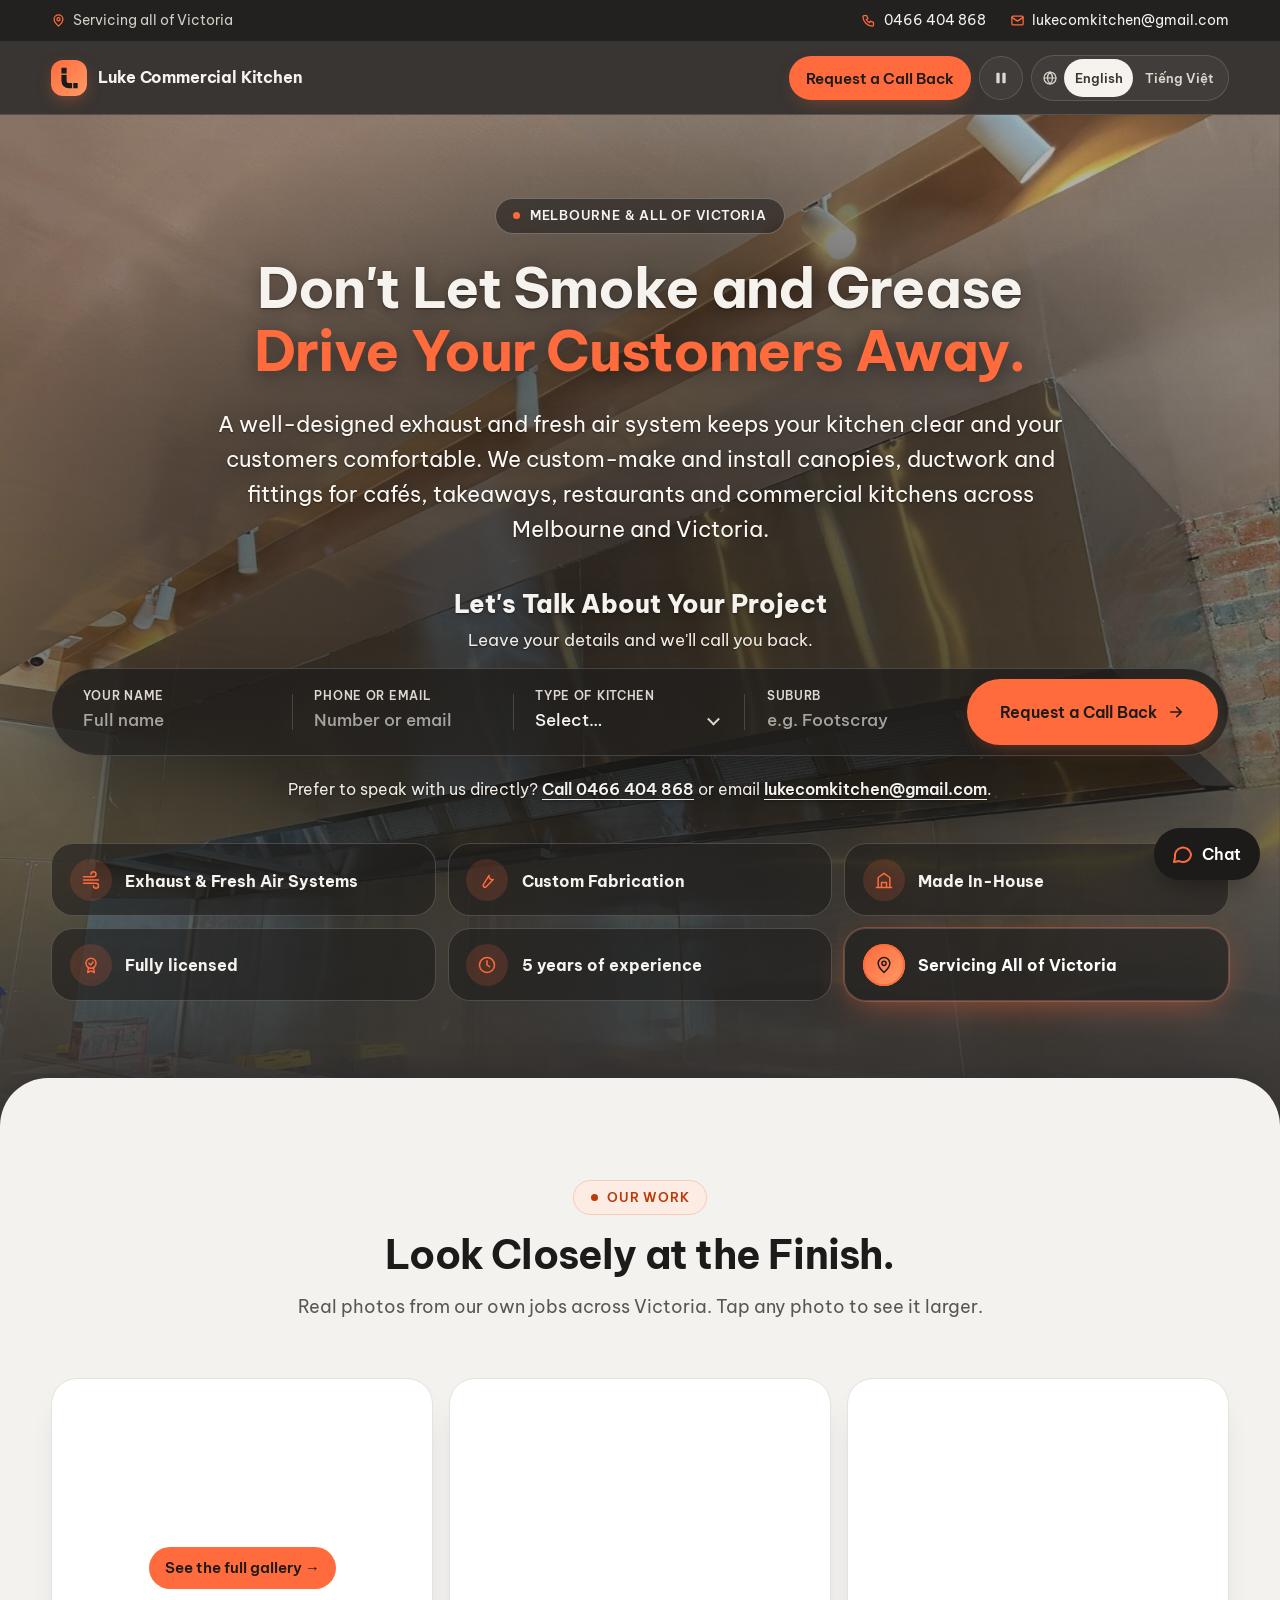
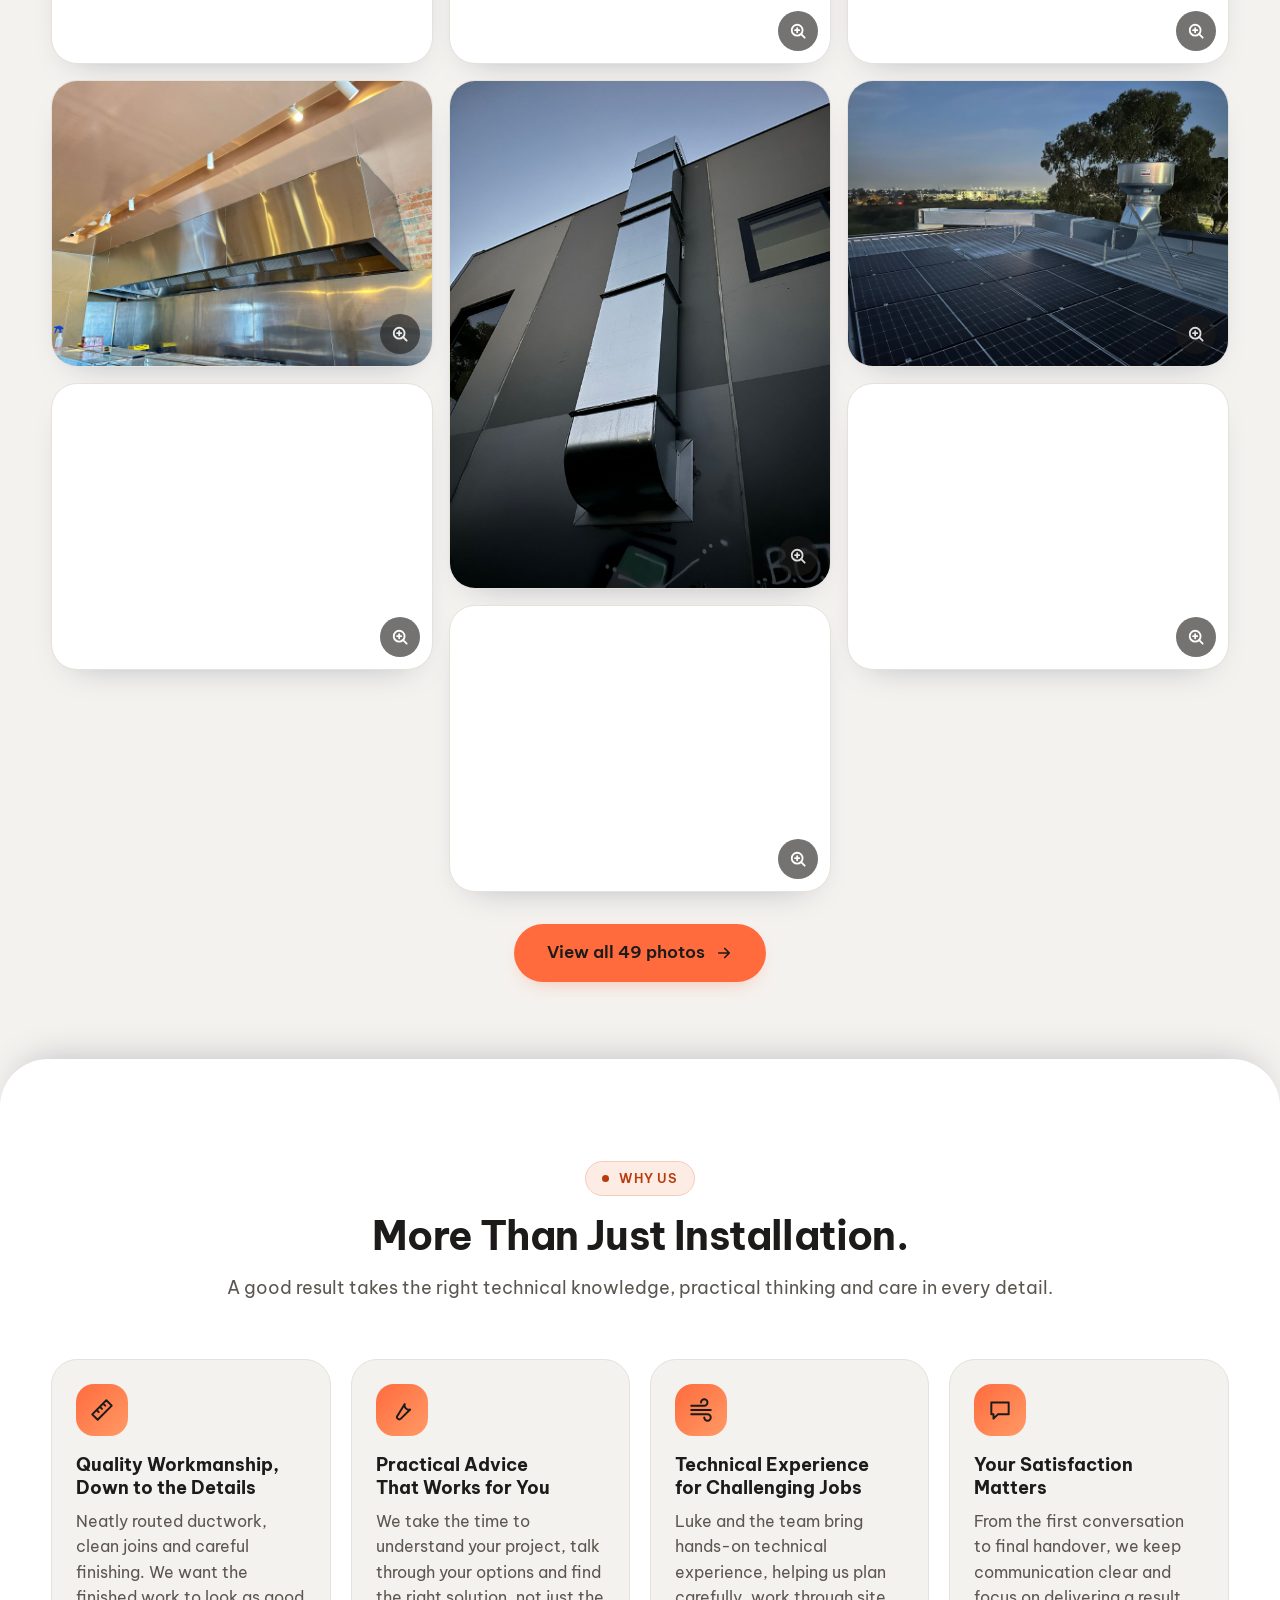
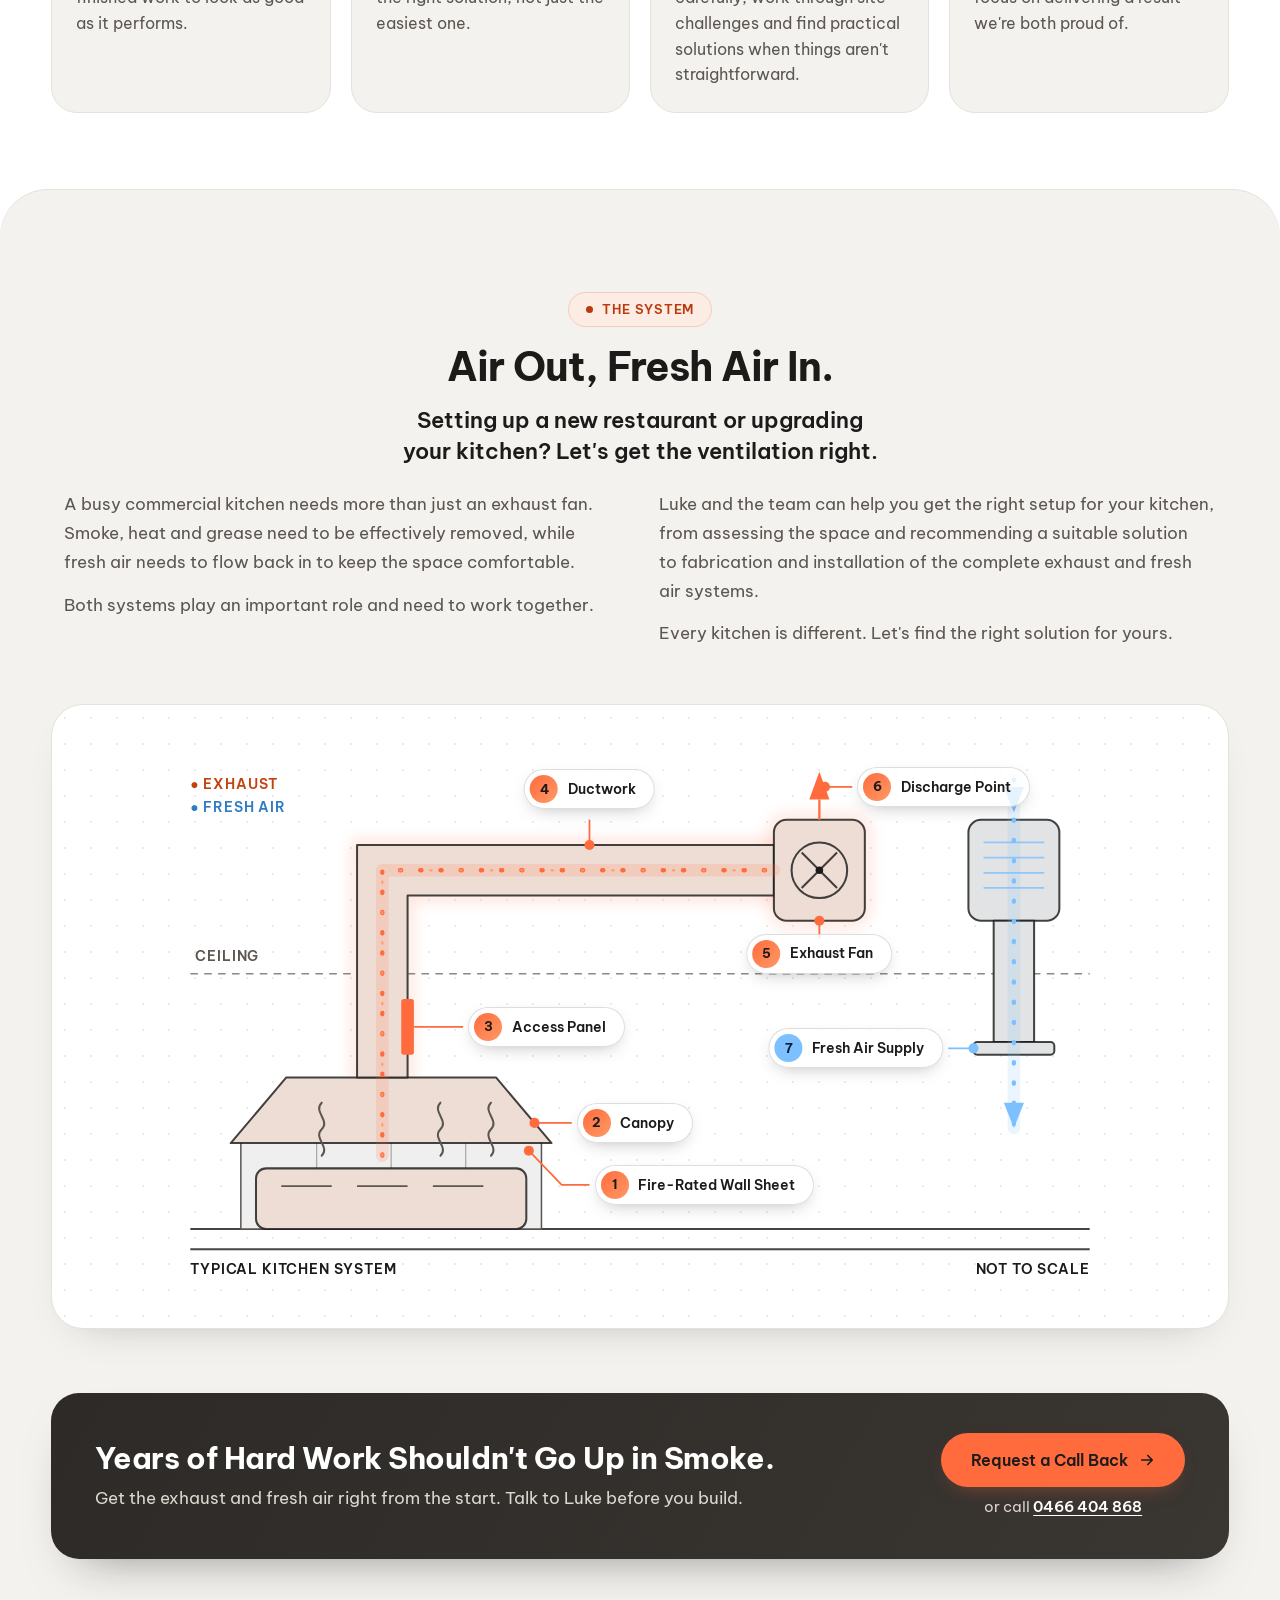
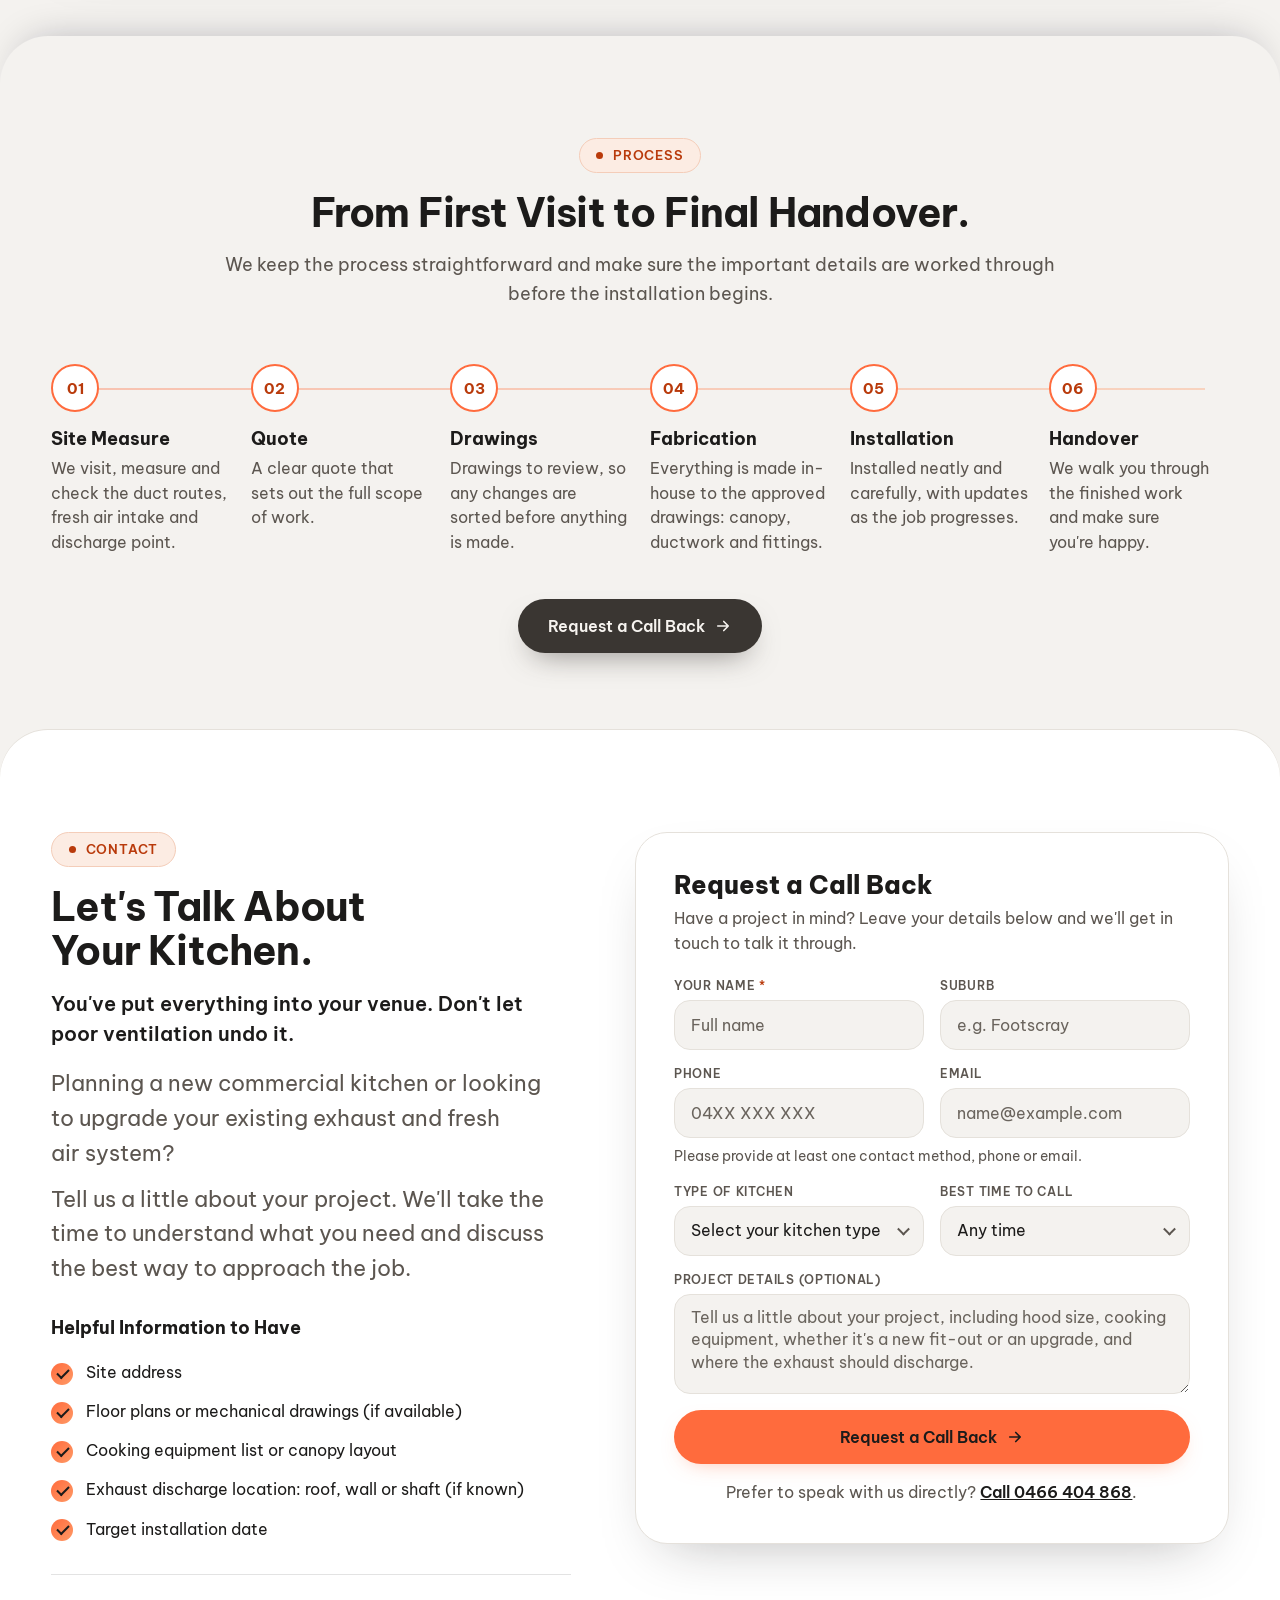
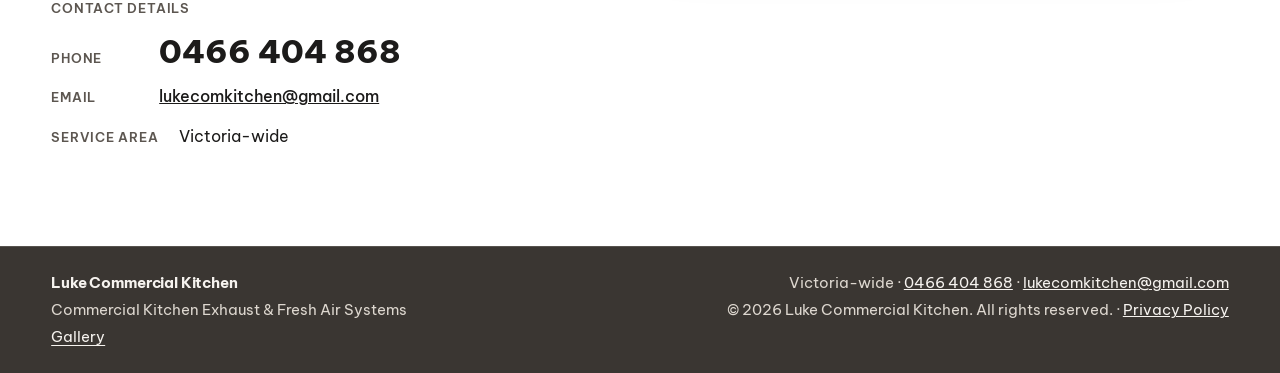
==== commit 2e60914d: "Add Google Analytics 4 (G-7BVN9K5DFZ) with click events - GA4 configured on the existing Google tag " ====
--- a/index.html
+++ b/index.html
@@ -10,6 +10,7 @@
   function gtag(){dataLayer.push(arguments);}
   gtag('js', new Date());
   gtag('config', 'AW-18563134906');
+  gtag('config', 'G-7BVN9K5DFZ');
 </script>
 <title>Luke Commercial Kitchen · Commercial Kitchen Exhaust &amp; Fresh Air, Melbourne &amp; Victoria</title>
 <meta name="description" content="Commercial kitchen exhaust and fresh air systems, fabricated and installed across Melbourne and Victoria. Practical advice, neat workmanship. Call 0466 404 868.">
@@ -346,6 +347,6 @@
   </div>
 
 </div>
-<script src="assets/main.js?v=13003e37f5" defer></script>
+<script src="assets/main.js?v=feae178778" defer></script>
 </body>
 </html>
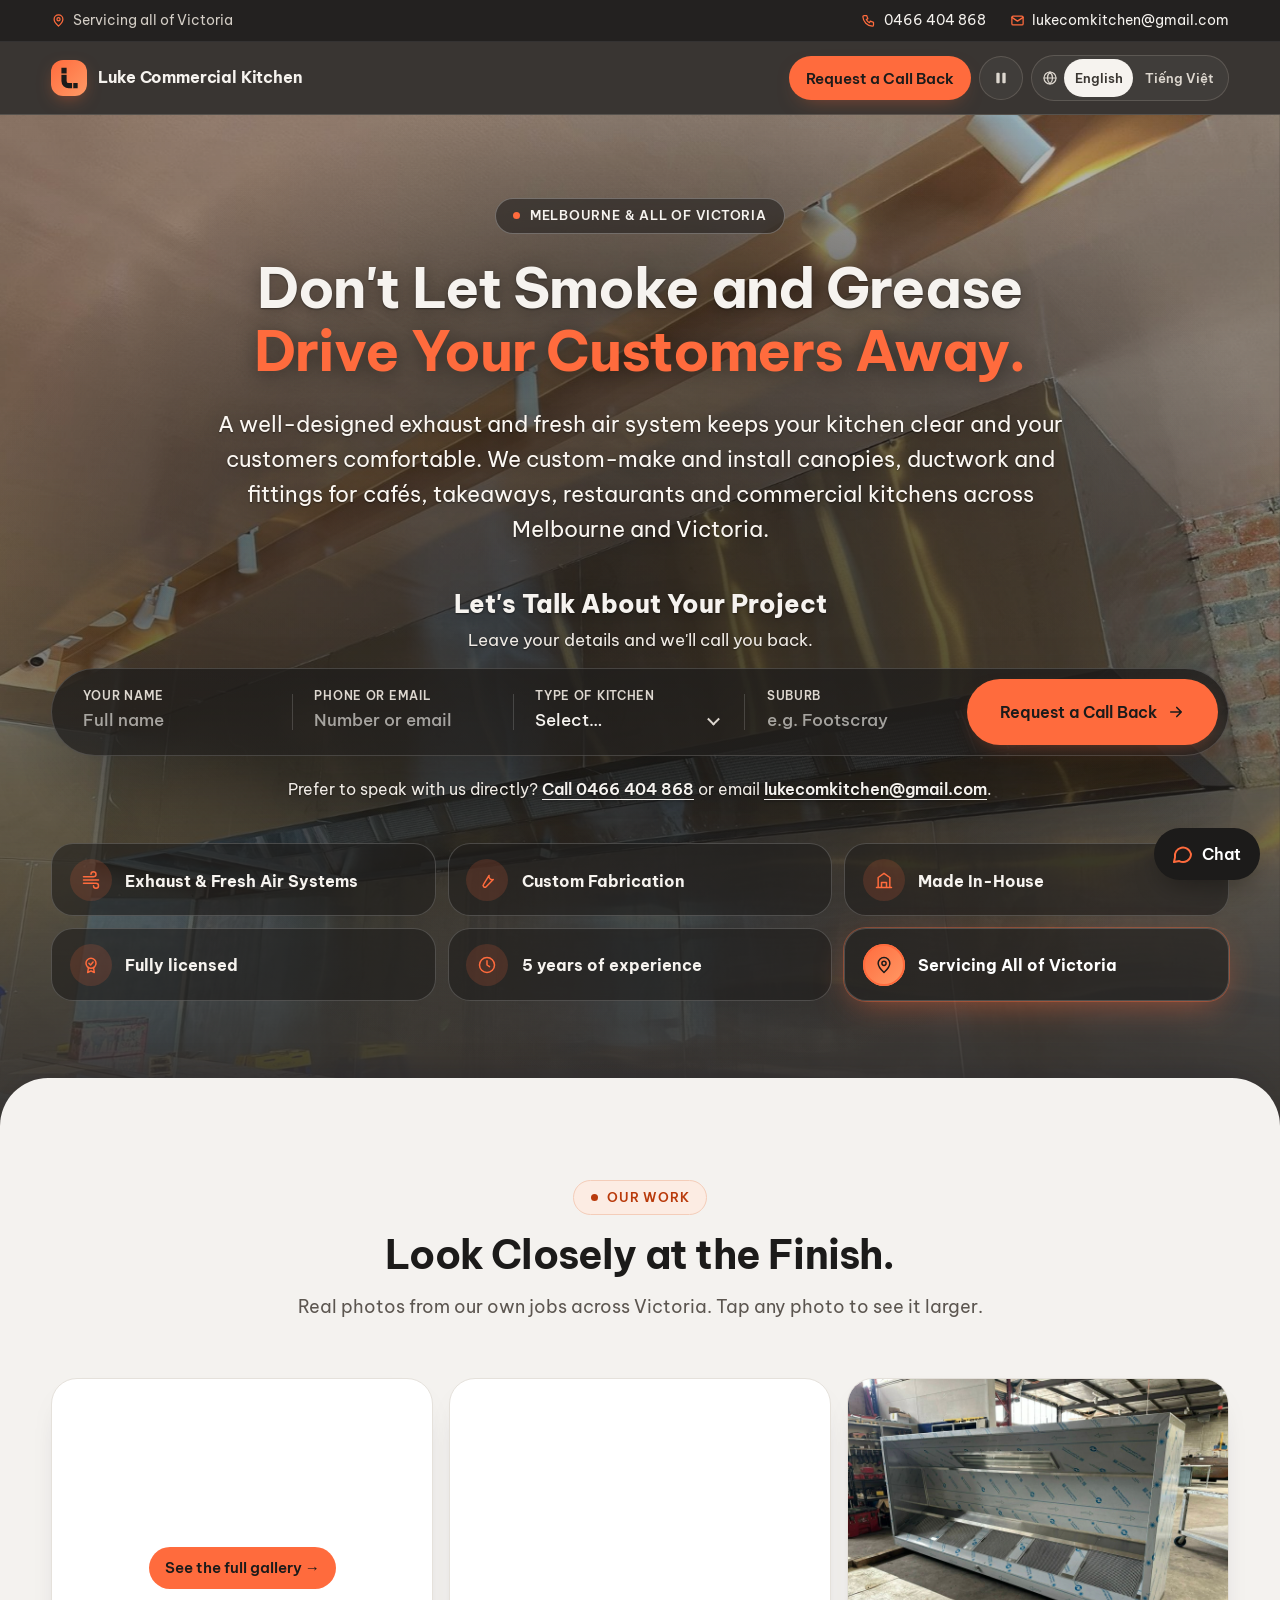
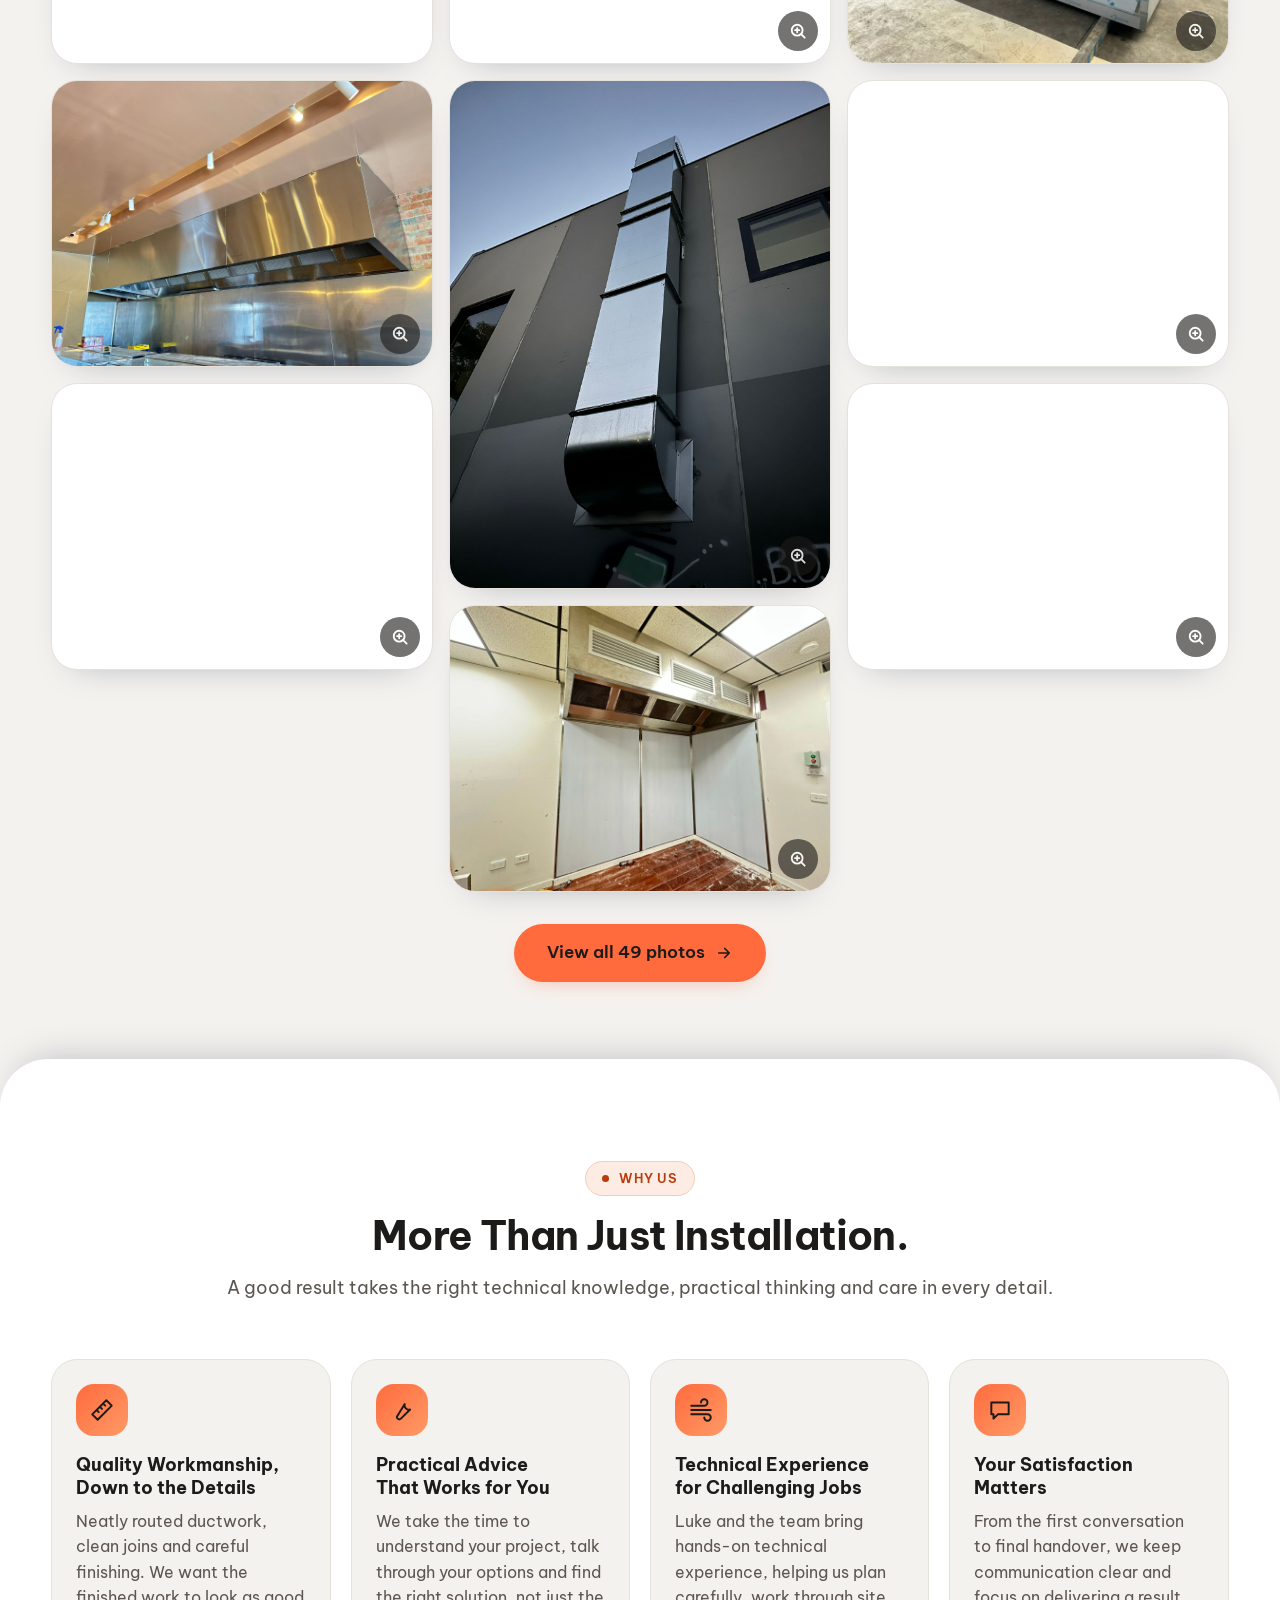
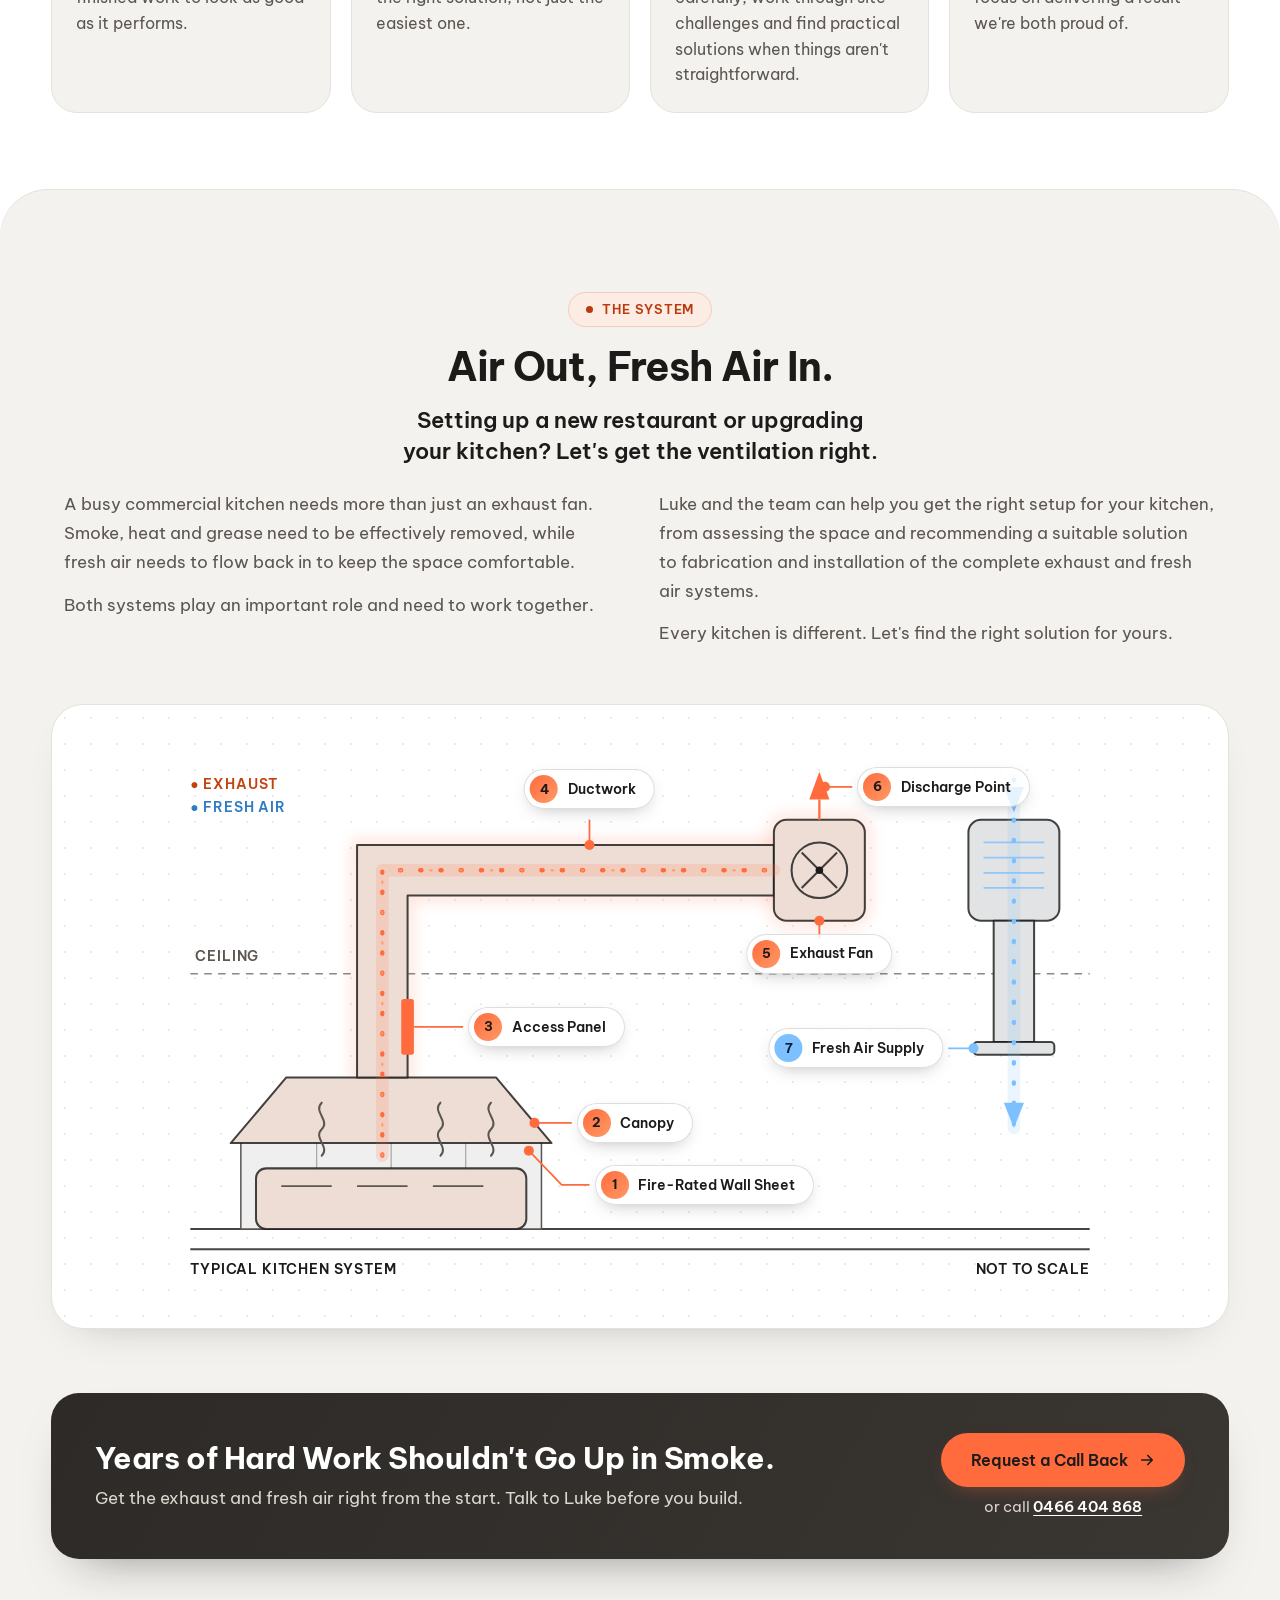
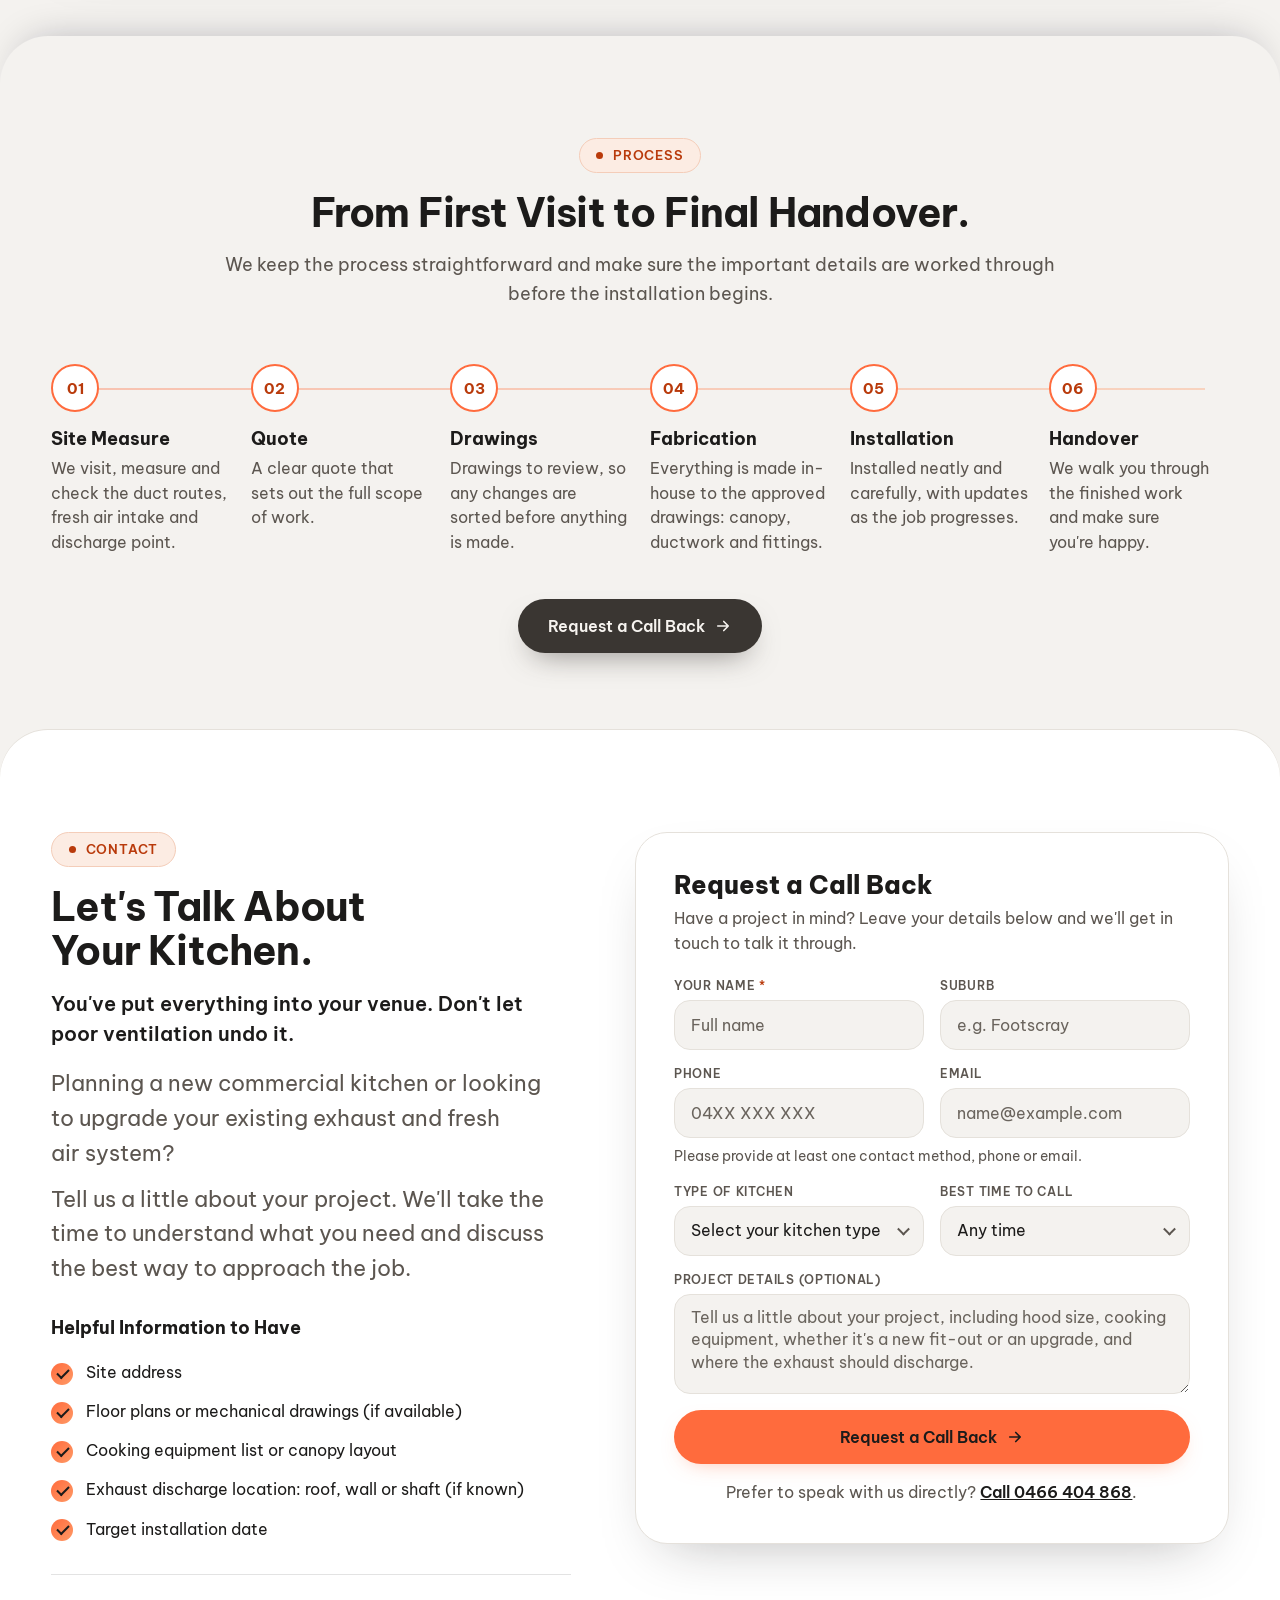
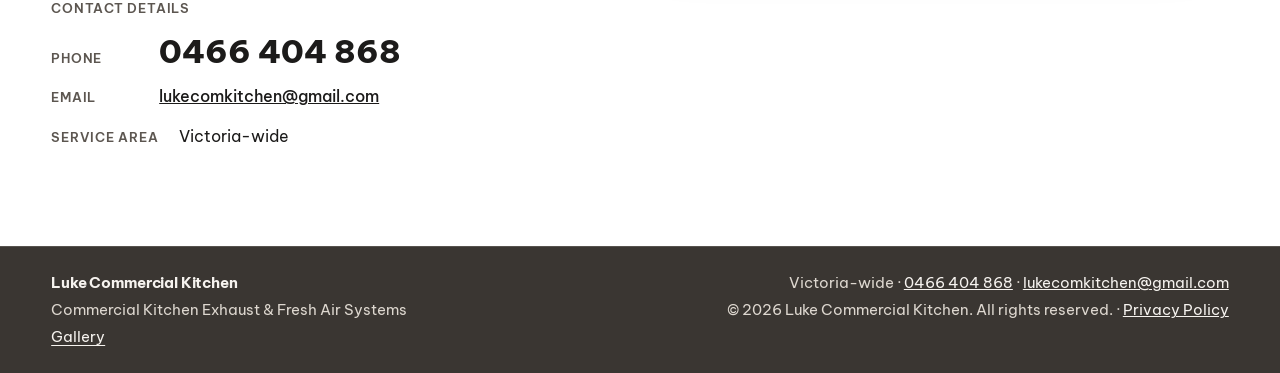
==== commit 7afd622d: "Load Google tag with the GA4 ID so Analytics detects it Co-Authored-By: Claude Opus 5.5 <noreply@ant" ====
--- a/index.html
+++ b/index.html
@@ -4,7 +4,7 @@
 <meta charset="utf-8">
 <meta name="viewport" content="width=device-width, initial-scale=1">
 <!-- Google tag (gtag.js) -->
-<script async src="https://www.googletagmanager.com/gtag/js?id=AW-18563134906"></script>
+<script async src="https://www.googletagmanager.com/gtag/js?id=G-7BVN9K5DFZ"></script>
 <script>
   window.dataLayer = window.dataLayer || [];
   function gtag(){dataLayer.push(arguments);}
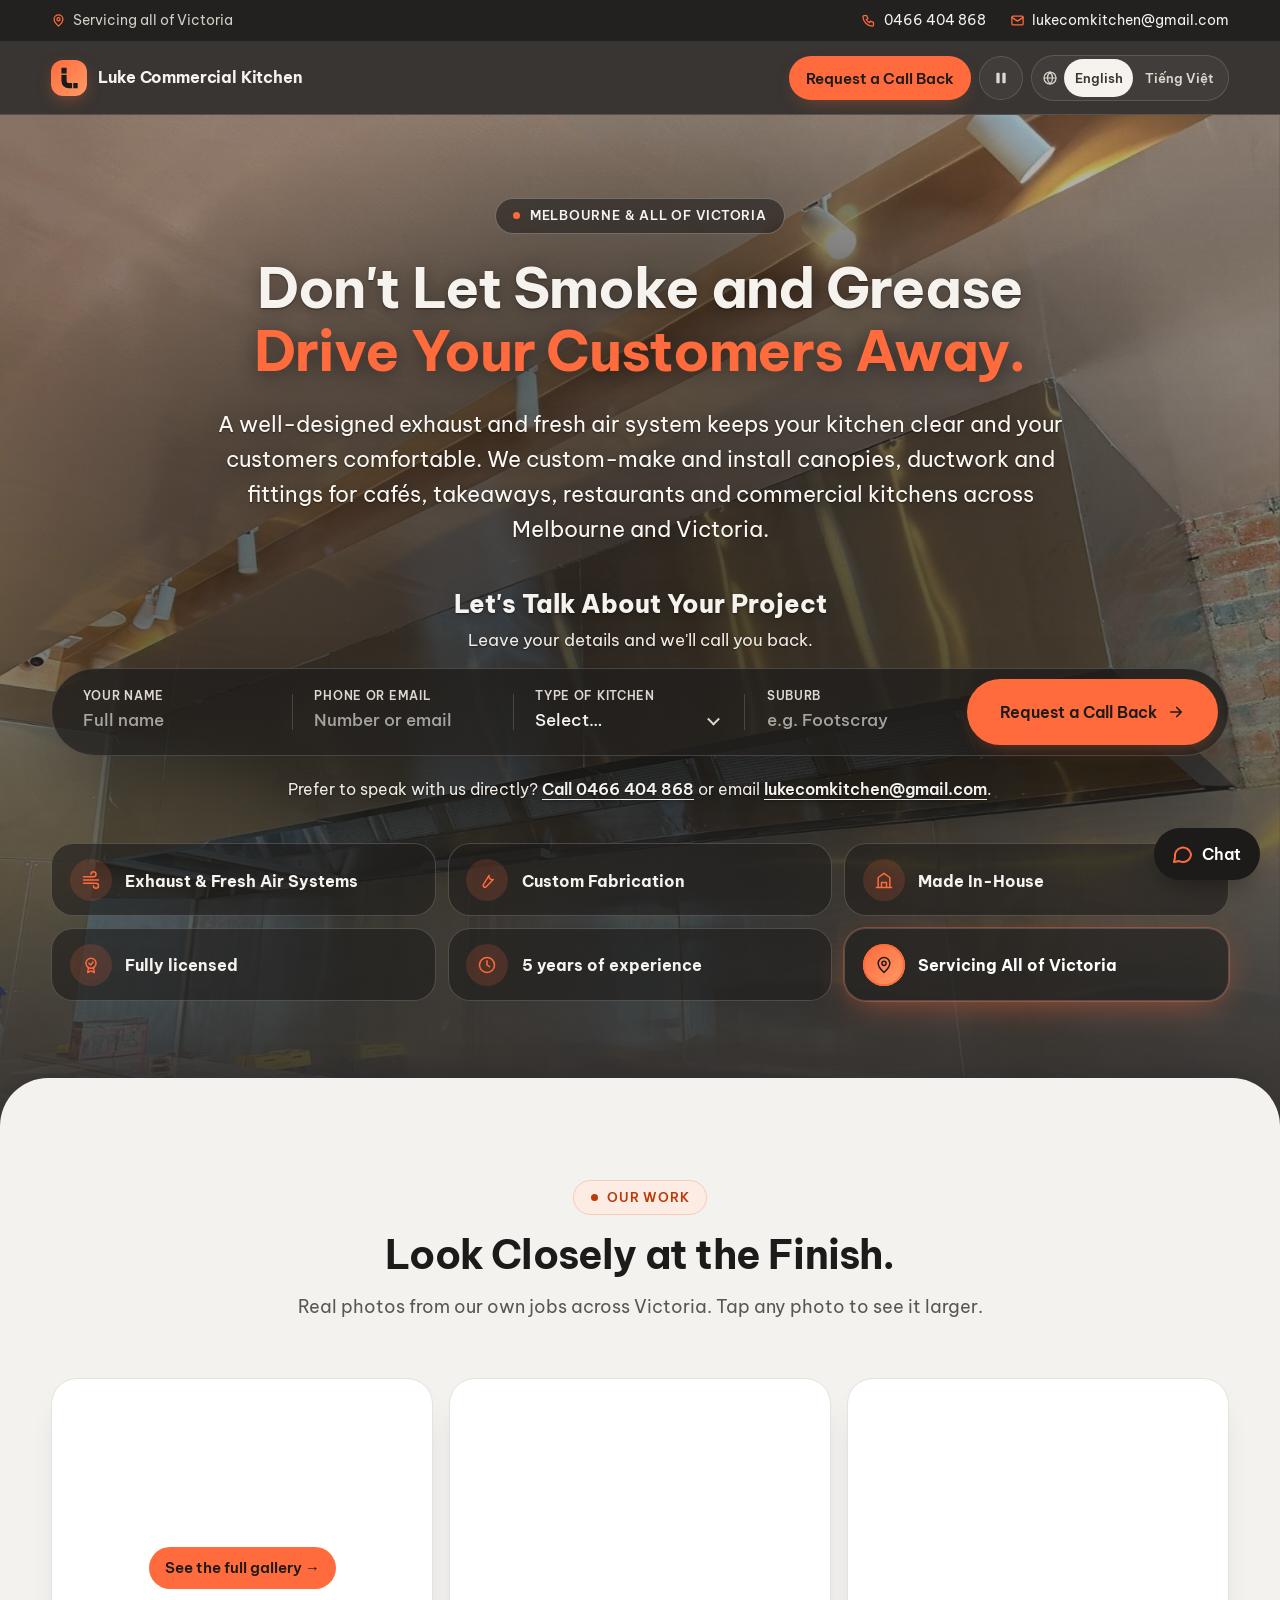
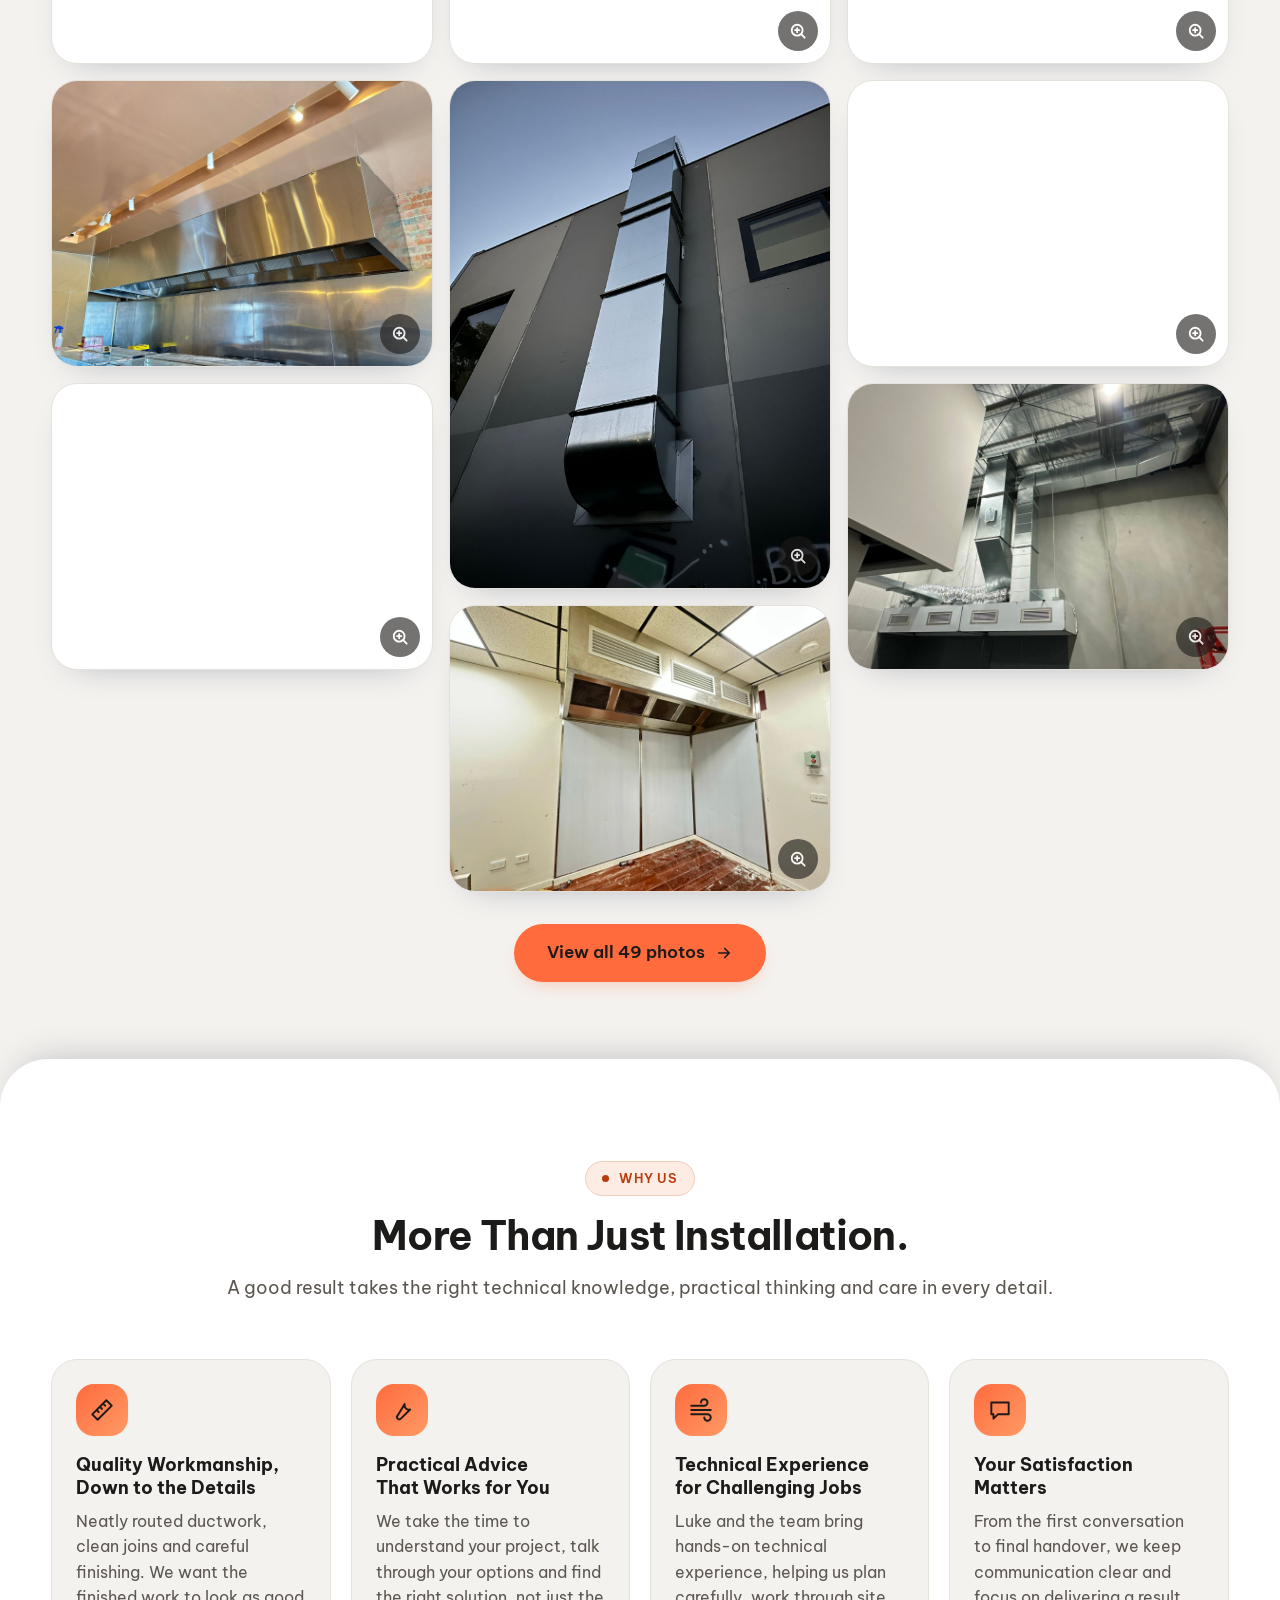
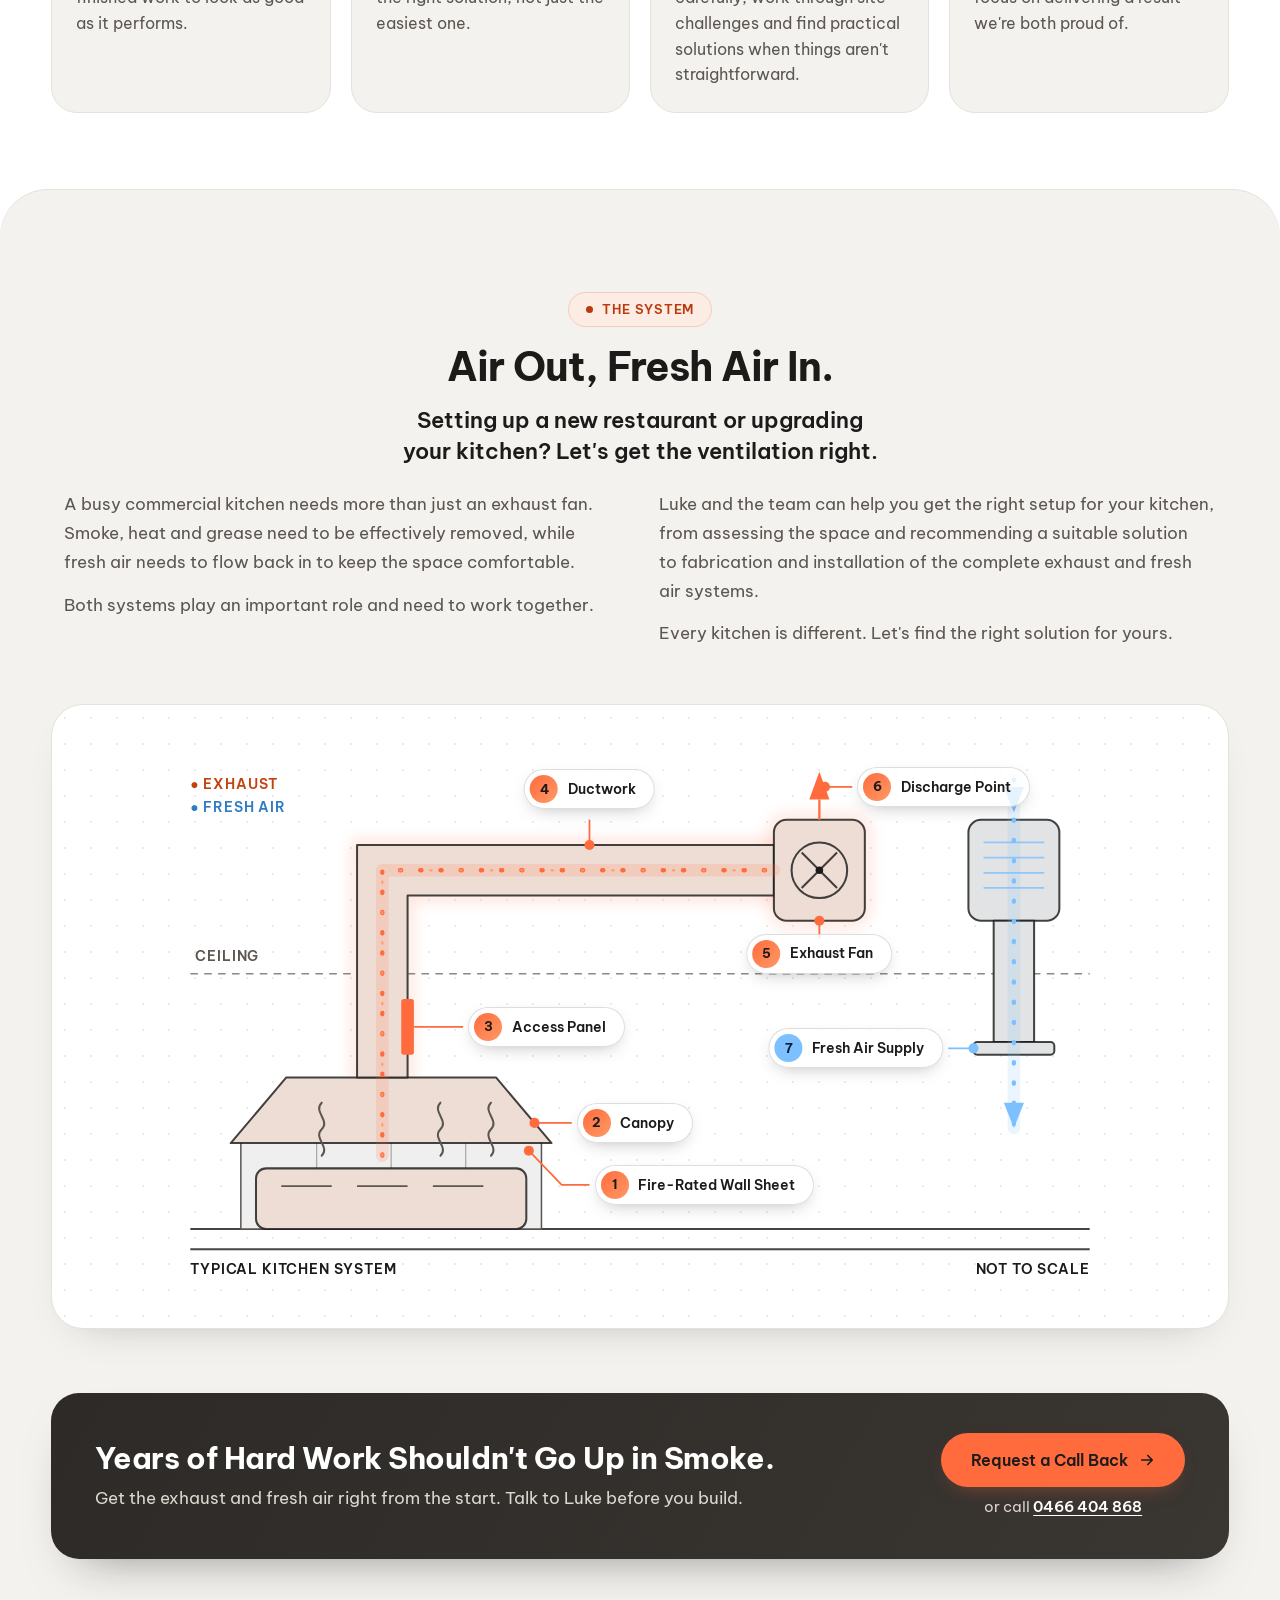
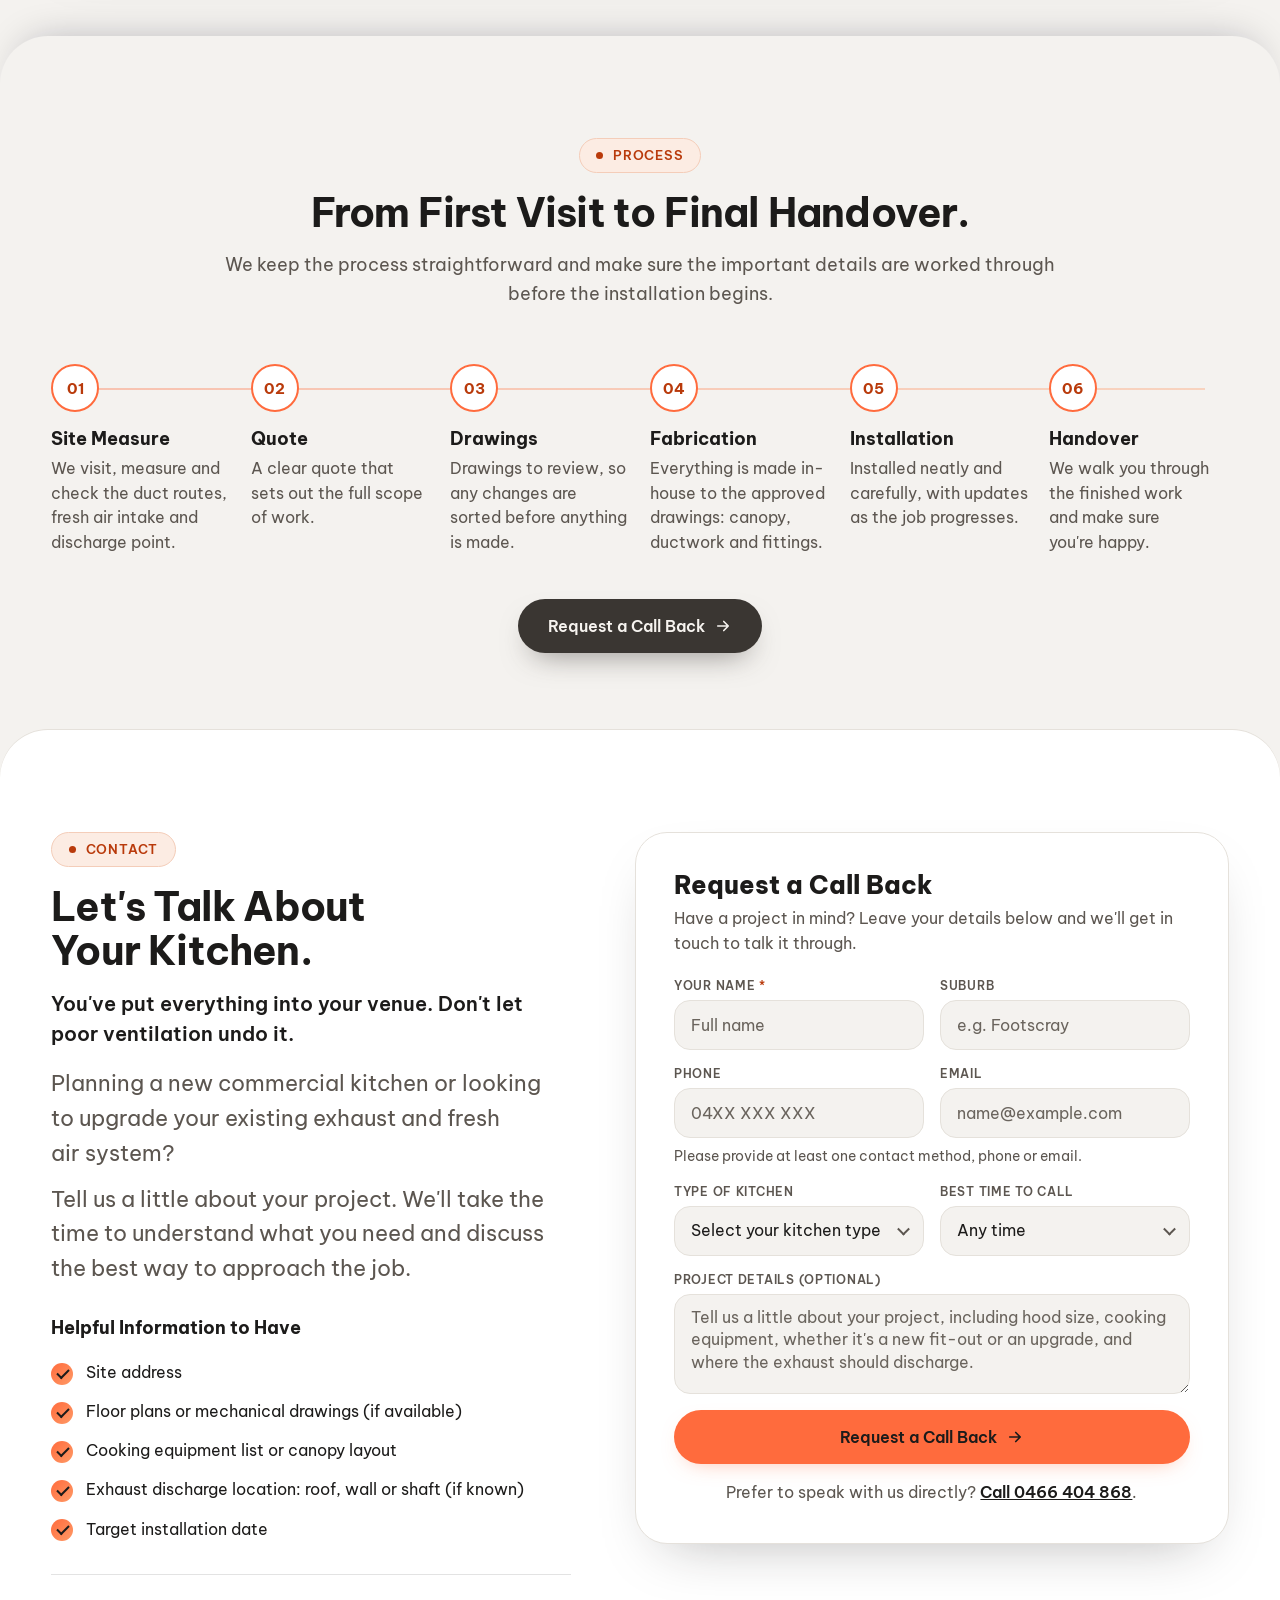
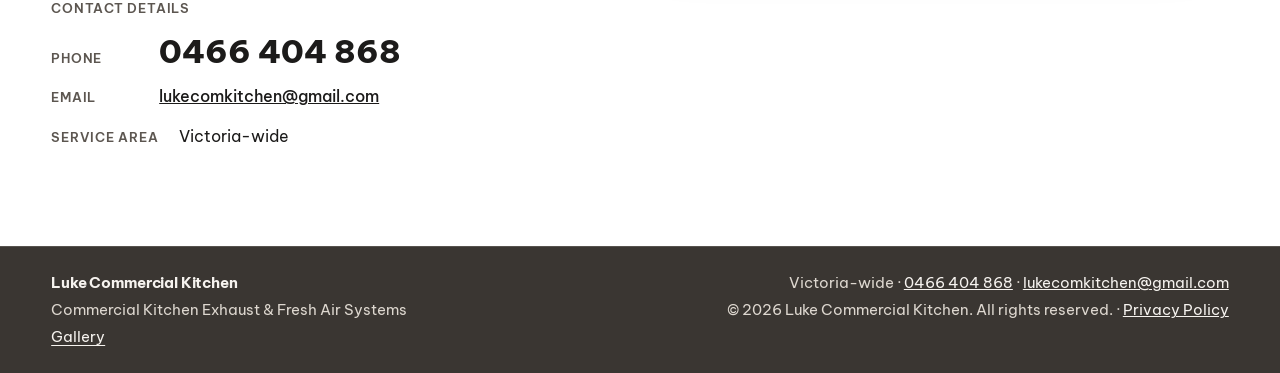
==== commit 81badc84: "Add ?notrack opt-out so the owner's own visits aren't counted Co-Authored-By: Claude Opus 5.5 <norep" ====
--- a/index.html
+++ b/index.html
@@ -4,13 +4,25 @@
 <meta charset="utf-8">
 <meta name="viewport" content="width=device-width, initial-scale=1">
 <!-- Google tag (gtag.js) -->
-<script async src="https://www.googletagmanager.com/gtag/js?id=G-7BVN9K5DFZ"></script>
 <script>
-  window.dataLayer = window.dataLayer || [];
-  function gtag(){dataLayer.push(arguments);}
-  gtag('js', new Date());
-  gtag('config', 'AW-18563134906');
-  gtag('config', 'G-7BVN9K5DFZ');
+  (function () {
+    var off = false;
+    try {
+      if (/[?&]notrack(=|&|$)/.test(location.search)) localStorage.setItem('lck_notrack', '1');
+      if (/[?&]track(=|&|$)/.test(location.search)) localStorage.removeItem('lck_notrack');
+      off = localStorage.getItem('lck_notrack') === '1';
+    } catch (e) {}
+    if (off) return;
+    var s = document.createElement('script');
+    s.async = true;
+    s.src = 'https://www.googletagmanager.com/gtag/js?id=G-7BVN9K5DFZ';
+    document.head.appendChild(s);
+    window.dataLayer = window.dataLayer || [];
+    window.gtag = function () { dataLayer.push(arguments); };
+    gtag('js', new Date());
+    gtag('config', 'AW-18563134906');
+    gtag('config', 'G-7BVN9K5DFZ');
+  })();
 </script>
 <title>Luke Commercial Kitchen · Commercial Kitchen Exhaust &amp; Fresh Air, Melbourne &amp; Victoria</title>
 <meta name="description" content="Commercial kitchen exhaust and fresh air systems, fabricated and installed across Melbourne and Victoria. Practical advice, neat workmanship. Call 0466 404 868.">
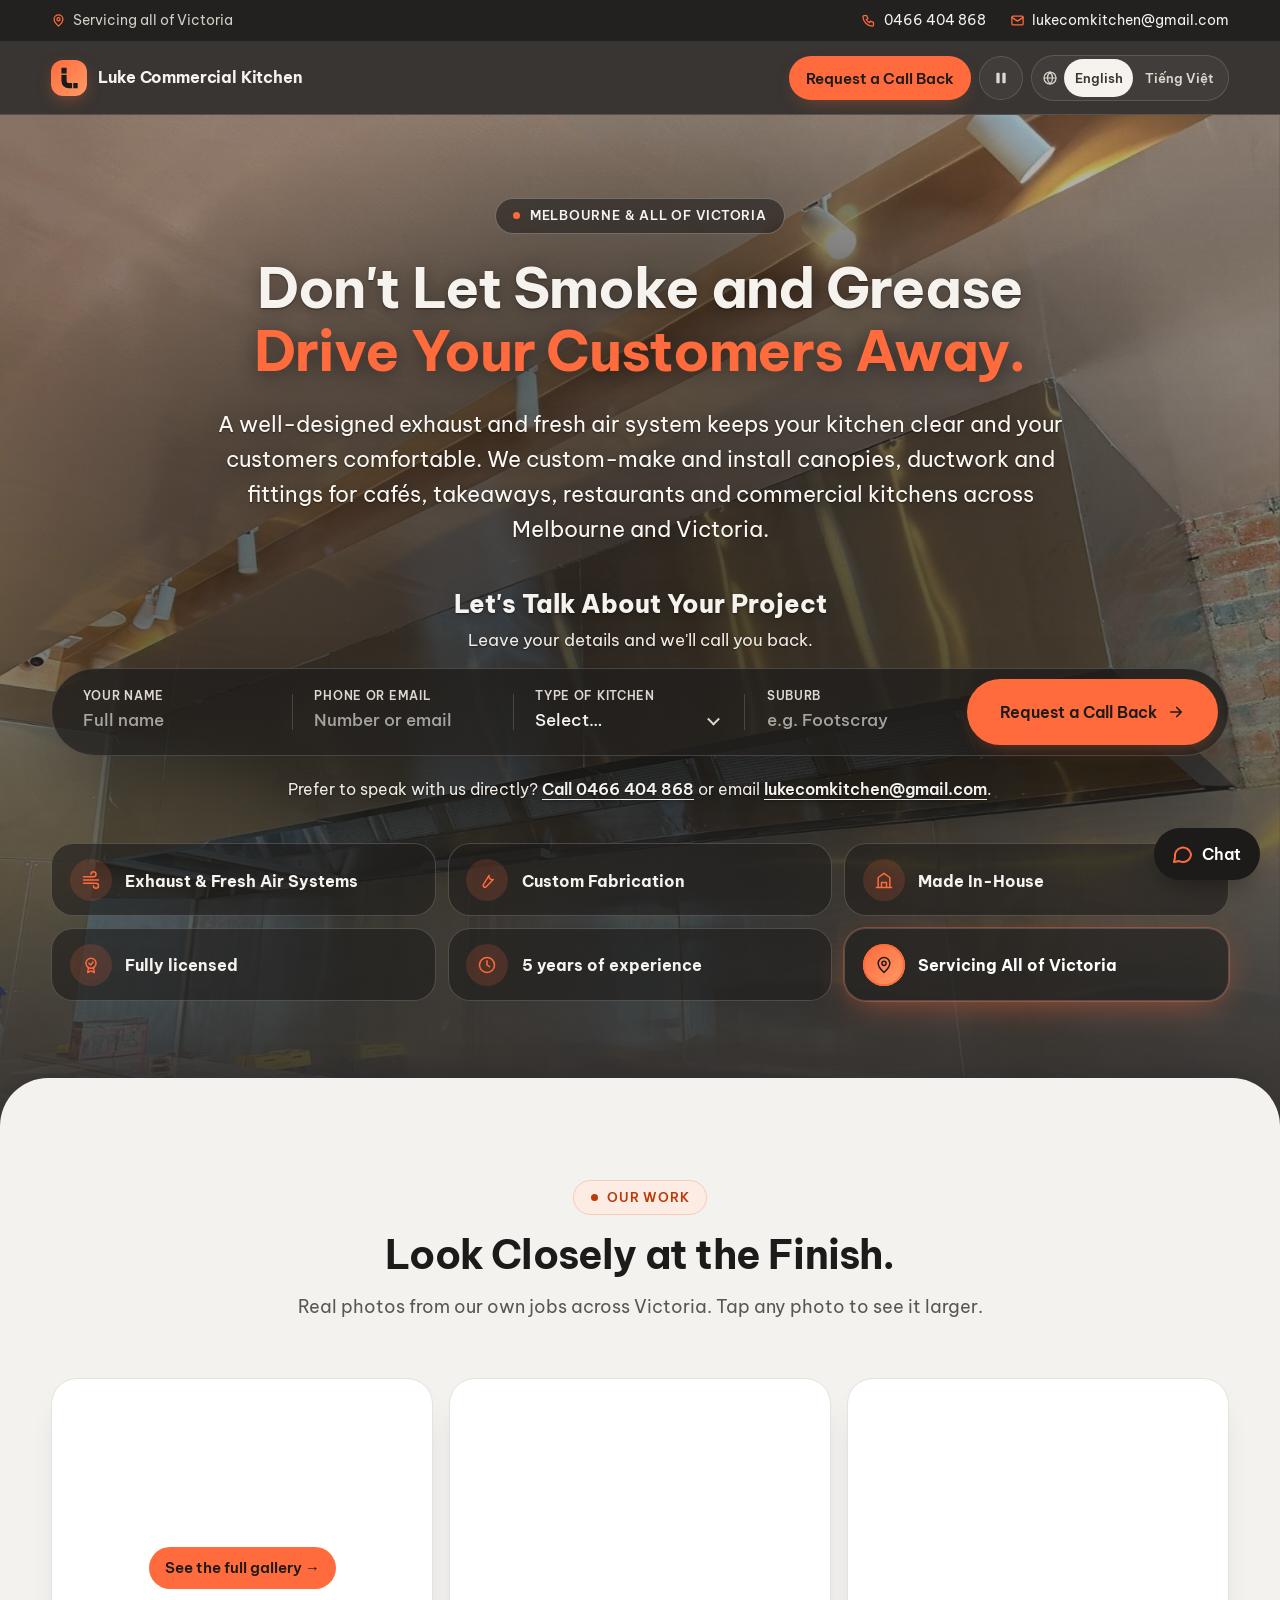
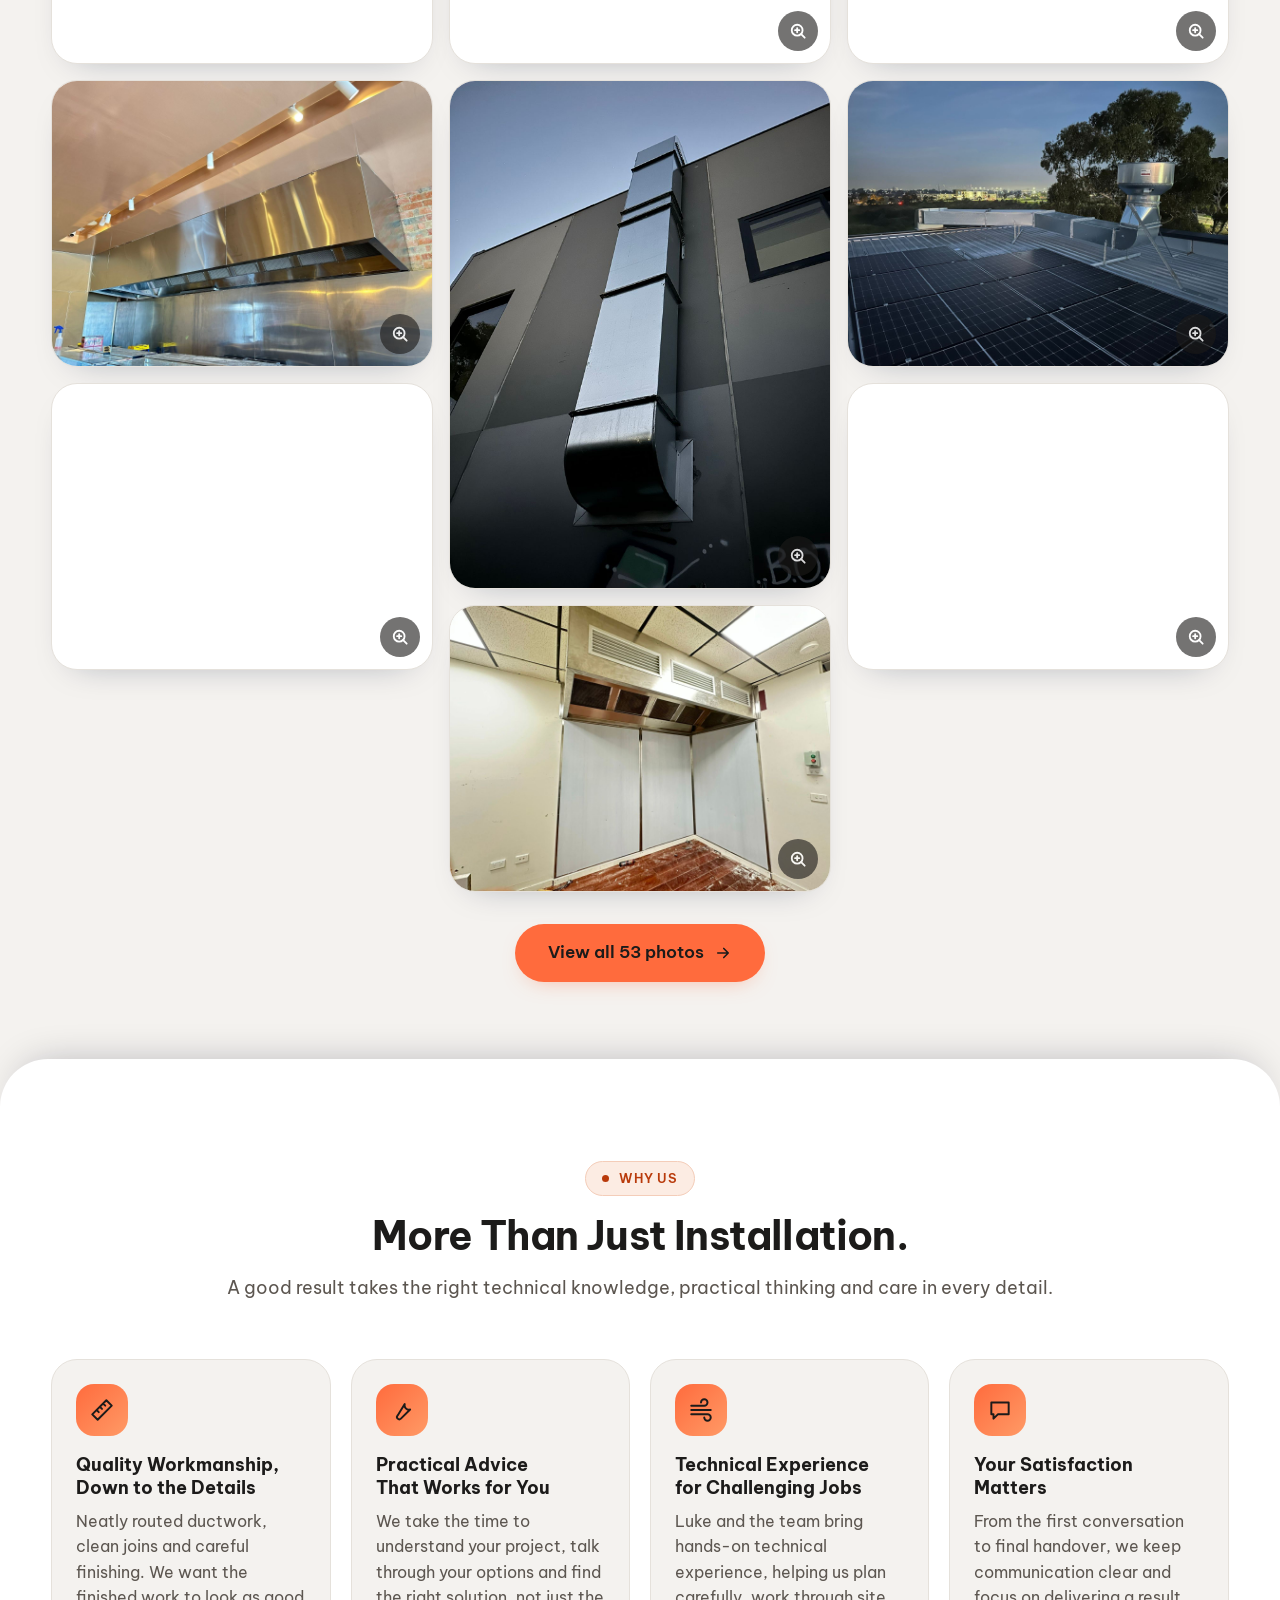
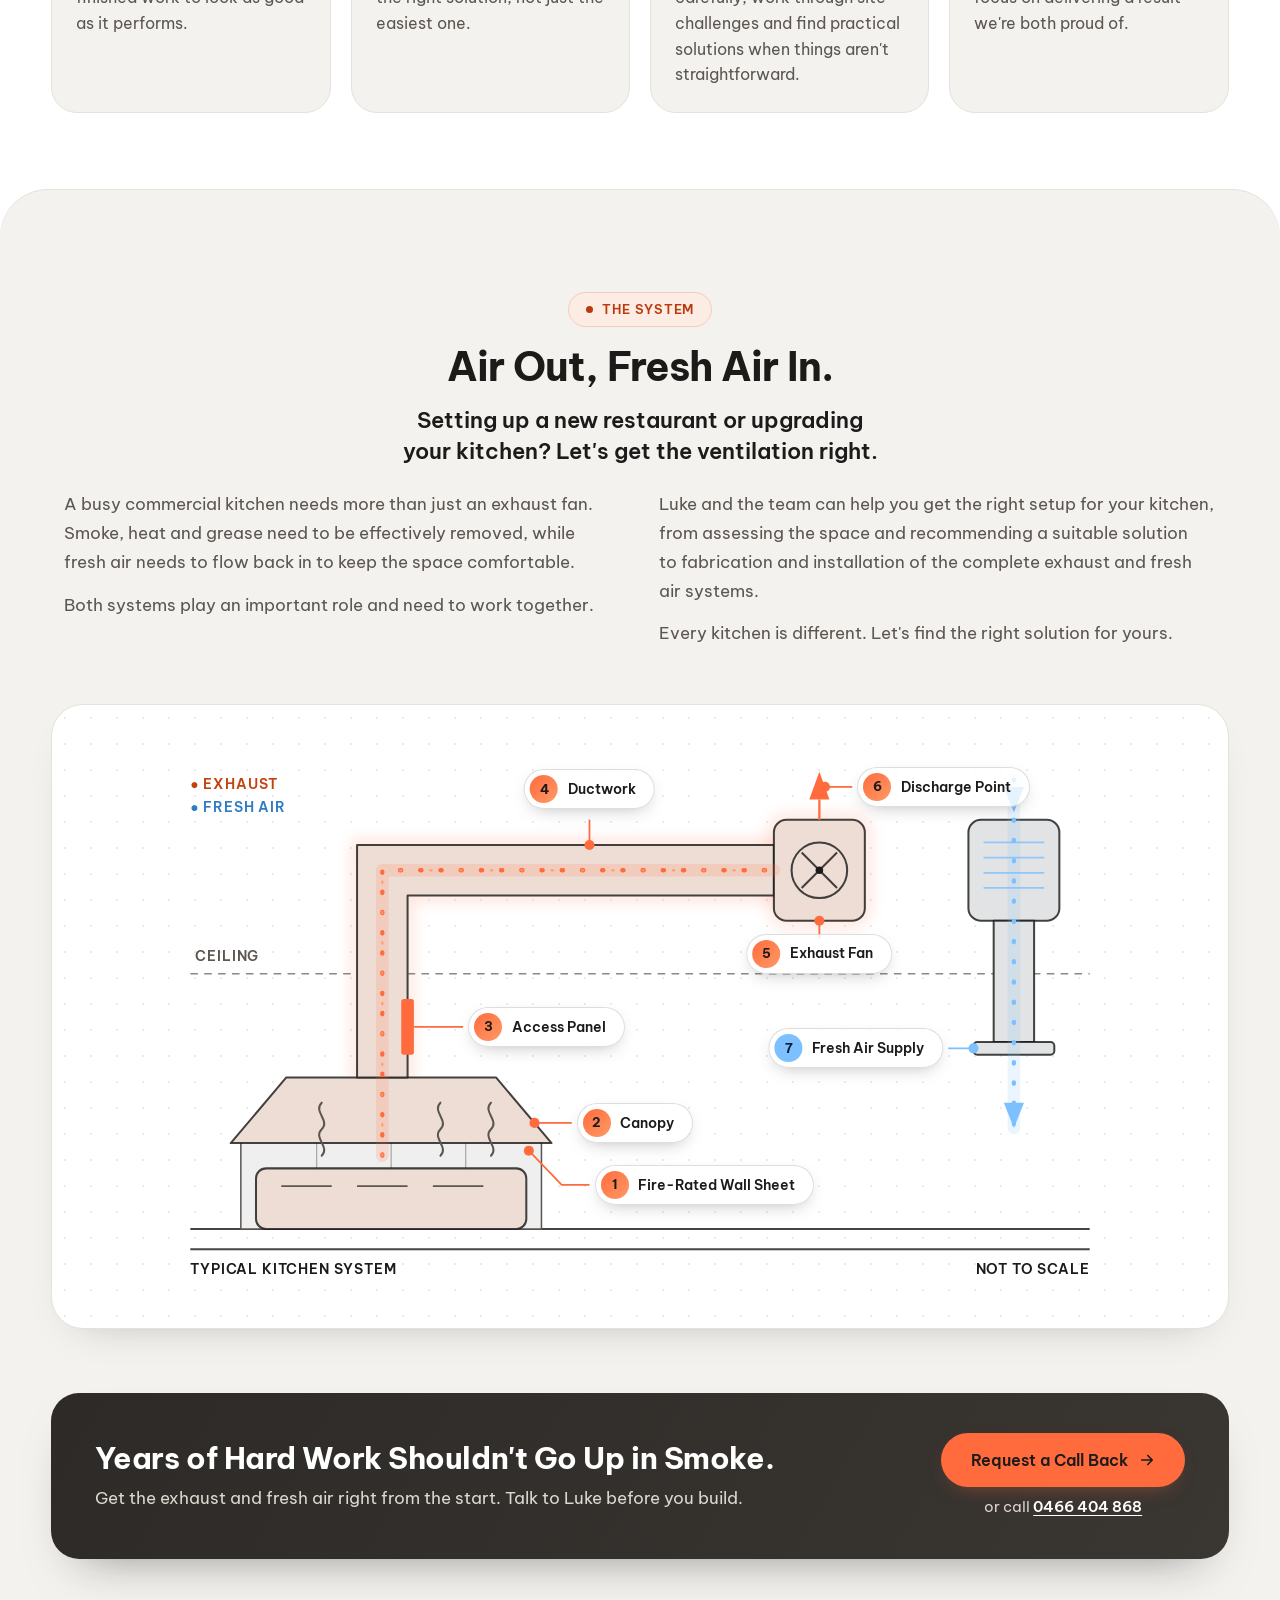
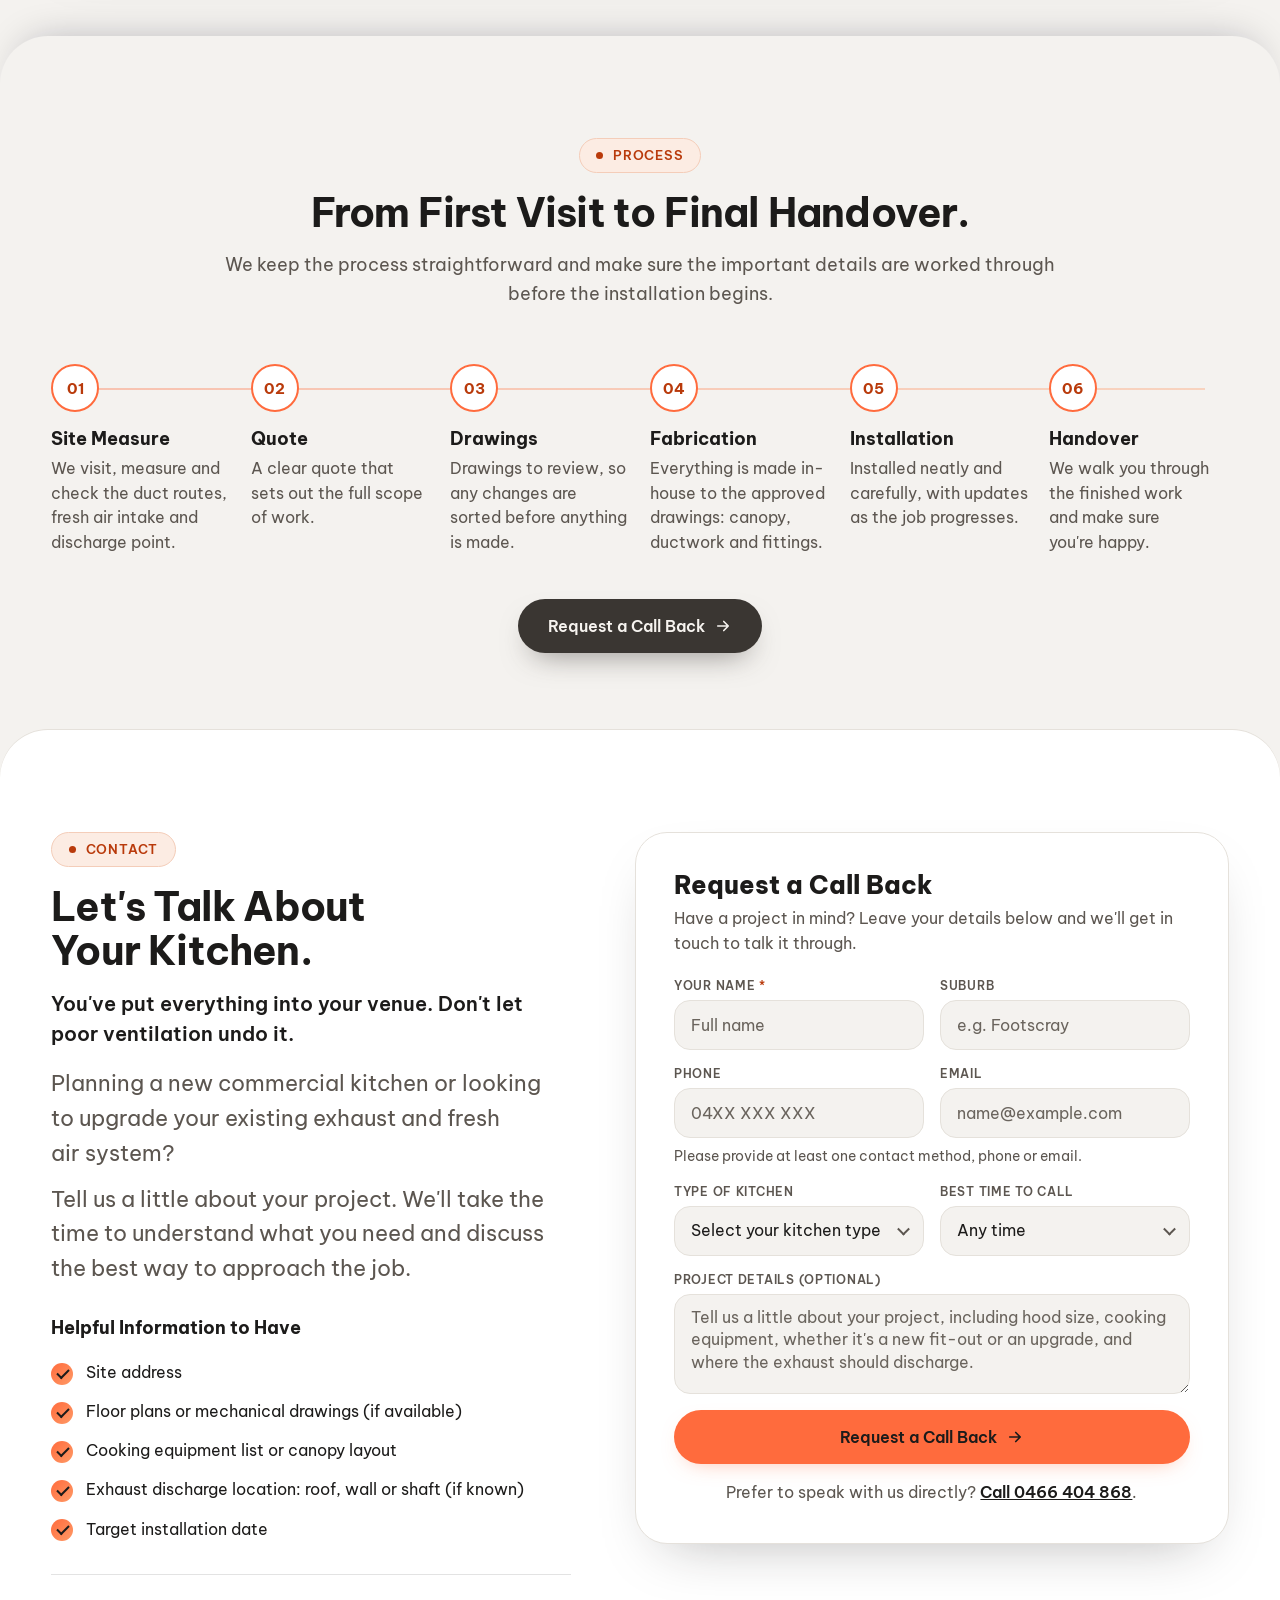
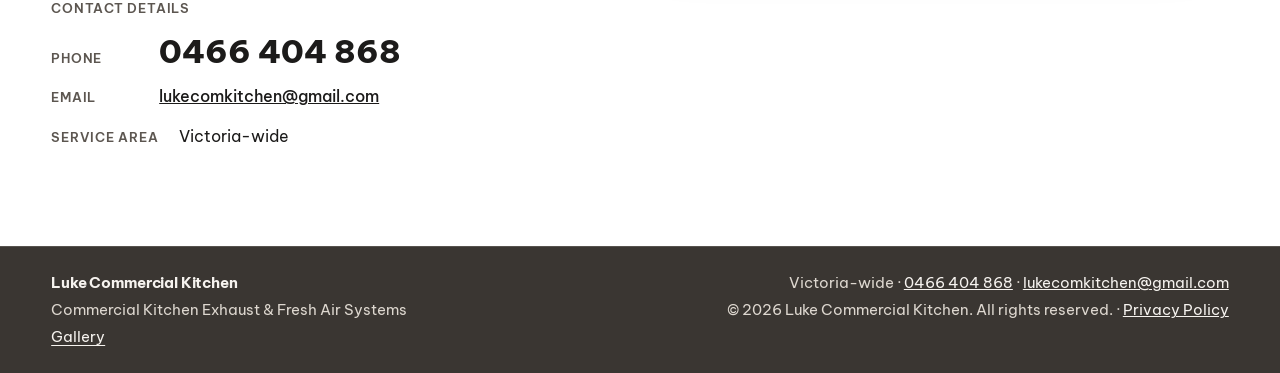
==== commit a6726dcb: "Add 4 new job photos; tidy lightbox controls and more-photos tile on phones - New canopy and rooftop" ====
--- a/index.html
+++ b/index.html
@@ -46,7 +46,7 @@
 <link rel="preconnect" href="https://fonts.googleapis.com">
 <link rel="preconnect" href="https://fonts.gstatic.com" crossorigin>
 <link rel="stylesheet" href="https://fonts.googleapis.com/css2?family=Be+Vietnam+Pro:wght@400;500;600;700;800&amp;display=swap">
-<link rel="stylesheet" href="assets/styles.css?v=1e8f7547a5">
+<link rel="stylesheet" href="assets/styles.css?v=8e816bebac">
 <script type="application/ld+json">{"@context":"https://schema.org","@type":"LocalBusiness","name":"Luke Commercial Kitchen","telephone":"+61466404868","url":"https://lukecomkitchen.com/","areaServed":{"@type":"State","name":"Victoria, Australia"},"description":"Commercial kitchen exhaust and fresh air systems, fabricated and installed across Melbourne and Victoria. Practical advice, neat workmanship. Call 0466 404 868.","email":"lukecomkitchen@gmail.com"}</script>
 </head>
 <body>
@@ -128,7 +128,7 @@
     <section class="sec sheet light alt" id="work">
       <div class="in">
         <div class="shead"><p class="tag">Our work</p><h2 class="h2">Look Closely at the Finish.</h2><p class="sub">Real photos from our own jobs across Victoria. Tap any photo to see it larger.</p></div>
-        <ul class="tiles masonry"><li class="tile tile-more more-first"><a class="more-link" href="gallery/"><img class="pimg" src="assets/photos/p44.jpg?v=3ee9486850" alt="" width="1600" height="1200" loading="lazy" decoding="async"><span class="more-over"><b>+41</b><span>more photos</span><em>See the full gallery →</em></span></a></li><li class="tile" data-cat="canopies"><button class="ph tilebtn" type="button" data-full="assets/photos/p51.jpg?v=cb03959642" data-alt="Finished stainless steel canopy with wall sheeting" aria-label="View larger photo: Finished stainless steel canopy with wall sheeting"><img class="pimg" src="assets/photos/p51.jpg?v=cb03959642" alt="Finished stainless steel canopy with wall sheeting" width="1600" height="1200" loading="lazy" decoding="async"></button></li>
+        <ul class="tiles masonry"><li class="tile tile-more more-first"><a class="more-link" href="gallery/"><img class="pimg" src="assets/photos/p62.jpg?v=6ea1f09747" alt="" width="1600" height="1200" loading="lazy" decoding="async"><span class="more-over"><b>+45</b><span>more photos</span><em><span class="mt-long">See the full gallery</span><span class="mt-short">View all</span> →</em></span></a></li><li class="tile" data-cat="canopies"><button class="ph tilebtn" type="button" data-full="assets/photos/p51.jpg?v=cb03959642" data-alt="Finished stainless steel canopy with wall sheeting" aria-label="View larger photo: Finished stainless steel canopy with wall sheeting"><img class="pimg" src="assets/photos/p51.jpg?v=cb03959642" alt="Finished stainless steel canopy with wall sheeting" width="1600" height="1200" loading="lazy" decoding="async"></button></li>
 <li class="tile" data-cat="roof"><button class="ph tilebtn" type="button" data-full="assets/photos/p59.jpg?v=84d01b4d13" data-alt="Rooftop exhaust discharge at dusk" aria-label="View larger photo: Rooftop exhaust discharge at dusk"><img class="pimg" src="assets/photos/p59.jpg?v=84d01b4d13" alt="Rooftop exhaust discharge at dusk" width="1600" height="1200" loading="lazy" decoding="async"></button></li>
 <li class="tile" data-cat="canopies"><button class="ph tilebtn" type="button" data-full="assets/photos/p42.jpg?v=a6aab970ed" data-alt="Long canopy in a finished commercial kitchen" aria-label="View larger photo: Long canopy in a finished commercial kitchen"><img class="pimg" src="assets/photos/p42.jpg?v=a6aab970ed" alt="Long canopy in a finished commercial kitchen" width="1024" height="768" loading="lazy" decoding="async"></button></li>
 <li class="tile" data-cat="ductwork"><button class="ph tilebtn" type="button" data-full="assets/photos/p39.jpg?v=91ad72ced3" data-alt="Galvanised exhaust riser on an external wall" aria-label="View larger photo: Galvanised exhaust riser on an external wall"><img class="pimg" src="assets/photos/p39.jpg?v=91ad72ced3" alt="Galvanised exhaust riser on an external wall" width="1200" height="1600" loading="lazy" decoding="async"></button></li>
@@ -136,8 +136,8 @@
 <li class="tile" data-cat="canopies"><button class="ph tilebtn" type="button" data-full="assets/photos/p31.jpg?v=84a109afd4" data-alt="Canopy fabricated in our workshop, ready for delivery" aria-label="View larger photo: Canopy fabricated in our workshop, ready for delivery"><img class="pimg" src="assets/photos/p31.jpg?v=84a109afd4" alt="Canopy fabricated in our workshop, ready for delivery" width="1600" height="1200" loading="lazy" decoding="async"></button></li>
 <li class="tile" data-cat="roof"><button class="ph tilebtn" type="button" data-full="assets/photos/p38.jpg?v=7e31c3312d" data-alt="Exhaust fan and ductwork on a roof beside solar panels" aria-label="View larger photo: Exhaust fan and ductwork on a roof beside solar panels"><img class="pimg" src="assets/photos/p38.jpg?v=7e31c3312d" alt="Exhaust fan and ductwork on a roof beside solar panels" width="1600" height="1200" loading="lazy" decoding="async"></button></li>
 <li class="tile" data-cat="ductwork"><button class="ph tilebtn" type="button" data-full="assets/photos/p49.jpg?v=183fe516a2" data-alt="Large ductwork rising to a high warehouse ceiling" aria-label="View larger photo: Large ductwork rising to a high warehouse ceiling"><img class="pimg" src="assets/photos/p49.jpg?v=183fe516a2" alt="Large ductwork rising to a high warehouse ceiling" width="1600" height="1200" loading="lazy" decoding="async"></button></li></ul>
-        <dialog class="lb" aria-label="Our work"><img class="lbimg" src="" alt=""><button class="lbbtn lbclose" type="button" aria-label="Close">&times;</button><button class="lbbtn lbprev" type="button" aria-label="Previous photo">&#8249;</button><button class="lbbtn lbnext" type="button" aria-label="Next photo">&#8250;</button></dialog>
-        <div class="center"><a class="btn btn-primary btn-lg" href="gallery/">View all 49 photos <svg class="arr" width="18" height="18" viewBox="0 0 24 24" fill="none" stroke="currentColor" stroke-width="2.2" stroke-linecap="round" stroke-linejoin="round" aria-hidden="true"><path d="M5 12h14M13 6l6 6-6 6"/></svg></a></div>
+        <dialog class="lb" aria-label="Our work"><img class="lbimg" src="" alt=""><button class="lbbtn lbclose" type="button" aria-label="Close"><svg viewBox="0 0 24 24" width="22" height="22" fill="none" stroke="currentColor" stroke-width="2.2" stroke-linecap="round" stroke-linejoin="round" aria-hidden="true"><path d="M6 6l12 12M18 6L6 18"/></svg></button><button class="lbbtn lbprev" type="button" aria-label="Previous photo"><svg viewBox="0 0 24 24" width="22" height="22" fill="none" stroke="currentColor" stroke-width="2.2" stroke-linecap="round" stroke-linejoin="round" aria-hidden="true"><path d="M15 5l-7 7 7 7"/></svg></button><span class="lbcount" aria-live="polite"></span><button class="lbbtn lbnext" type="button" aria-label="Next photo"><svg viewBox="0 0 24 24" width="22" height="22" fill="none" stroke="currentColor" stroke-width="2.2" stroke-linecap="round" stroke-linejoin="round" aria-hidden="true"><path d="M9 5l7 7-7 7"/></svg></button></dialog>
+        <div class="center"><a class="btn btn-primary btn-lg" href="gallery/">View all 53 photos <svg class="arr" width="18" height="18" viewBox="0 0 24 24" fill="none" stroke="currentColor" stroke-width="2.2" stroke-linecap="round" stroke-linejoin="round" aria-hidden="true"><path d="M5 12h14M13 6l6 6-6 6"/></svg></a></div>
       </div>
     </section>
 
@@ -359,6 +359,6 @@
   </div>
 
 </div>
-<script src="assets/main.js?v=feae178778" defer></script>
+<script src="assets/main.js?v=2824a88b53" defer></script>
 </body>
 </html>
--- a/assets/styles.css
+++ b/assets/styles.css
@@ -984,3 +984,25 @@
 /* menu highlight: soft pill, no underline */
 .nav a.is-active::after{display:none}
 .nav a.is-active{color:#fff;background:rgba(255,255,255,.14);box-shadow:inset 0 0 0 1px rgba(255,255,255,.18)}
+
+/* ---- lightbox controls: matching round buttons, photo counter; tidy "more photos" tile on phones ---- */
+.lbbtn{font-size:0;padding:0}
+.lbbtn svg{display:block}
+.lbcount{position:fixed;left:50%;bottom:calc(14px + env(safe-area-inset-bottom,0px));transform:translateX(-50%);color:rgba(255,255,255,.85);font:600 .9375rem/1 var(--f-body);letter-spacing:.04em;padding:.55rem .9rem;border-radius:999px;background:rgba(28,27,26,.7);border:1px solid rgba(255,255,255,.18);font-variant-numeric:tabular-nums}
+.lbcount:empty{display:none}
+@media (max-width:640px){
+  .lbimg{max-width:calc(100vw - 24px);max-height:calc(100vh - 190px);border-radius:12px}
+  .lbbtn{width:48px;height:48px}
+  .lbclose{top:calc(14px + env(safe-area-inset-top,0px));right:14px}
+  .lbprev,.lbnext{top:auto;bottom:calc(20px + env(safe-area-inset-bottom,0px));transform:none}
+  .lbprev{left:14px}.lbnext{right:14px}
+  .lbcount{bottom:calc(31px + env(safe-area-inset-bottom,0px));font-size:.875rem;padding:.5rem .85rem}
+  .tile-more .more-link{aspect-ratio:3/4}
+  .tile-more .pimg{position:absolute;inset:0;width:100%;height:100%;object-fit:cover}
+  .more-over{padding:.75rem .5rem;gap:.15rem}
+  .more-over b{font-size:2.25rem}
+  .more-over>span{font-size:.9375rem}
+  .more-over em{margin-top:.55rem;font-size:.8125rem;line-height:1.2;padding:.5rem .8rem}
+}
+.more-over .mt-short{display:none}
+@media (max-width:640px){.more-over .mt-long{display:none}.more-over .mt-short{display:inline}.more-over em{white-space:nowrap;font-size:.875rem;padding:.55rem 1rem}}
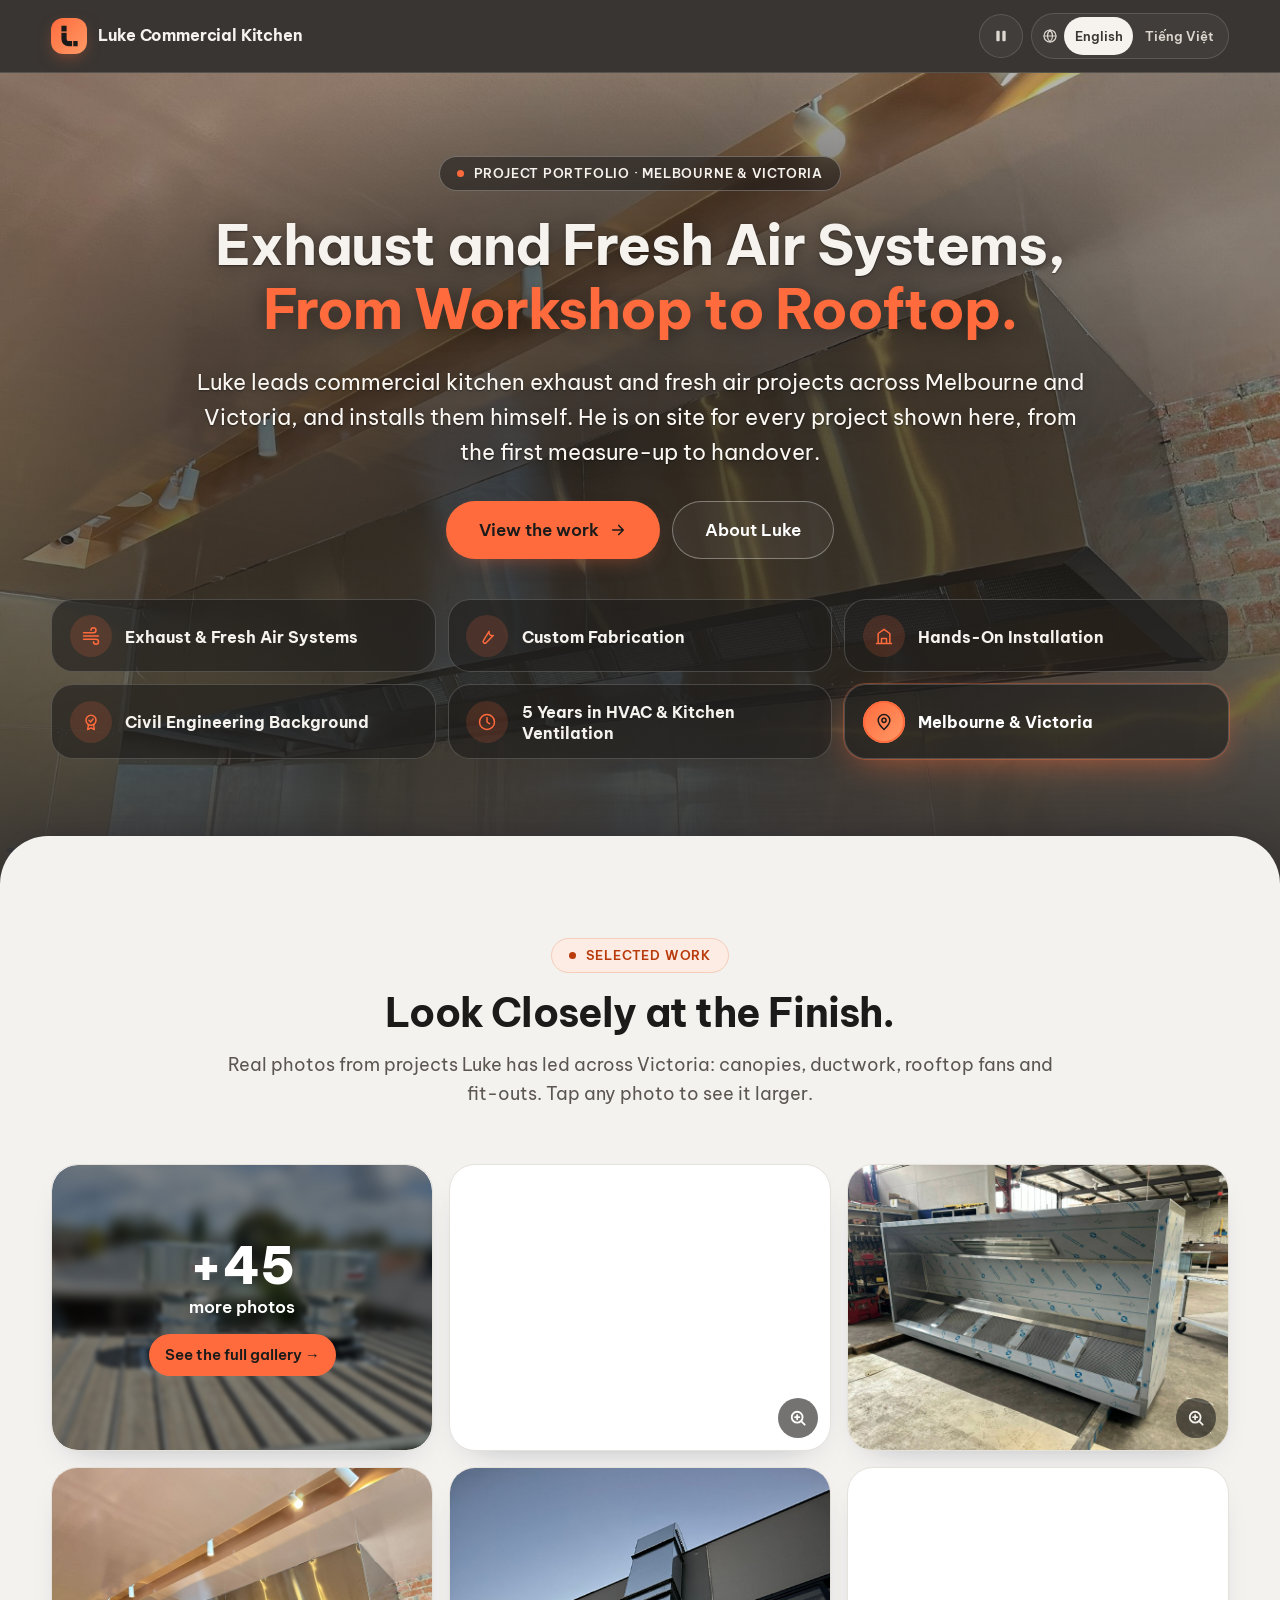
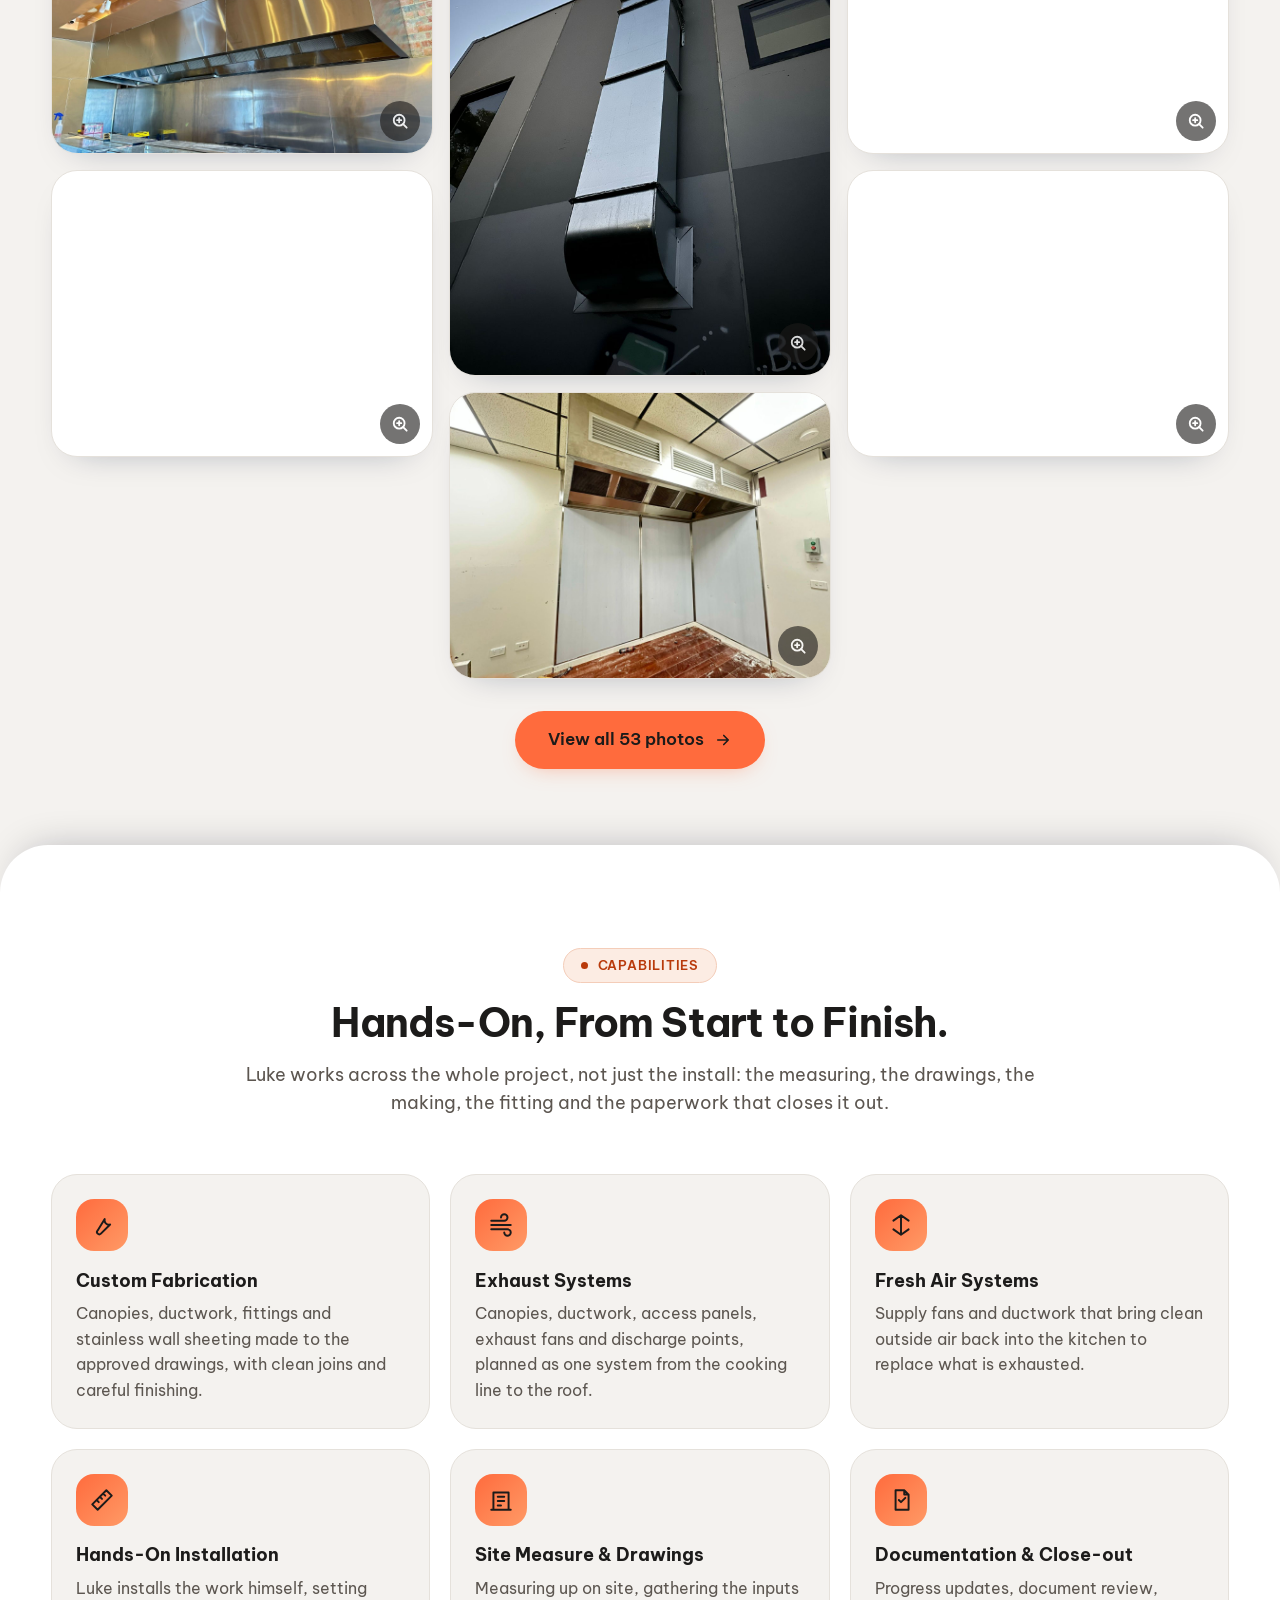
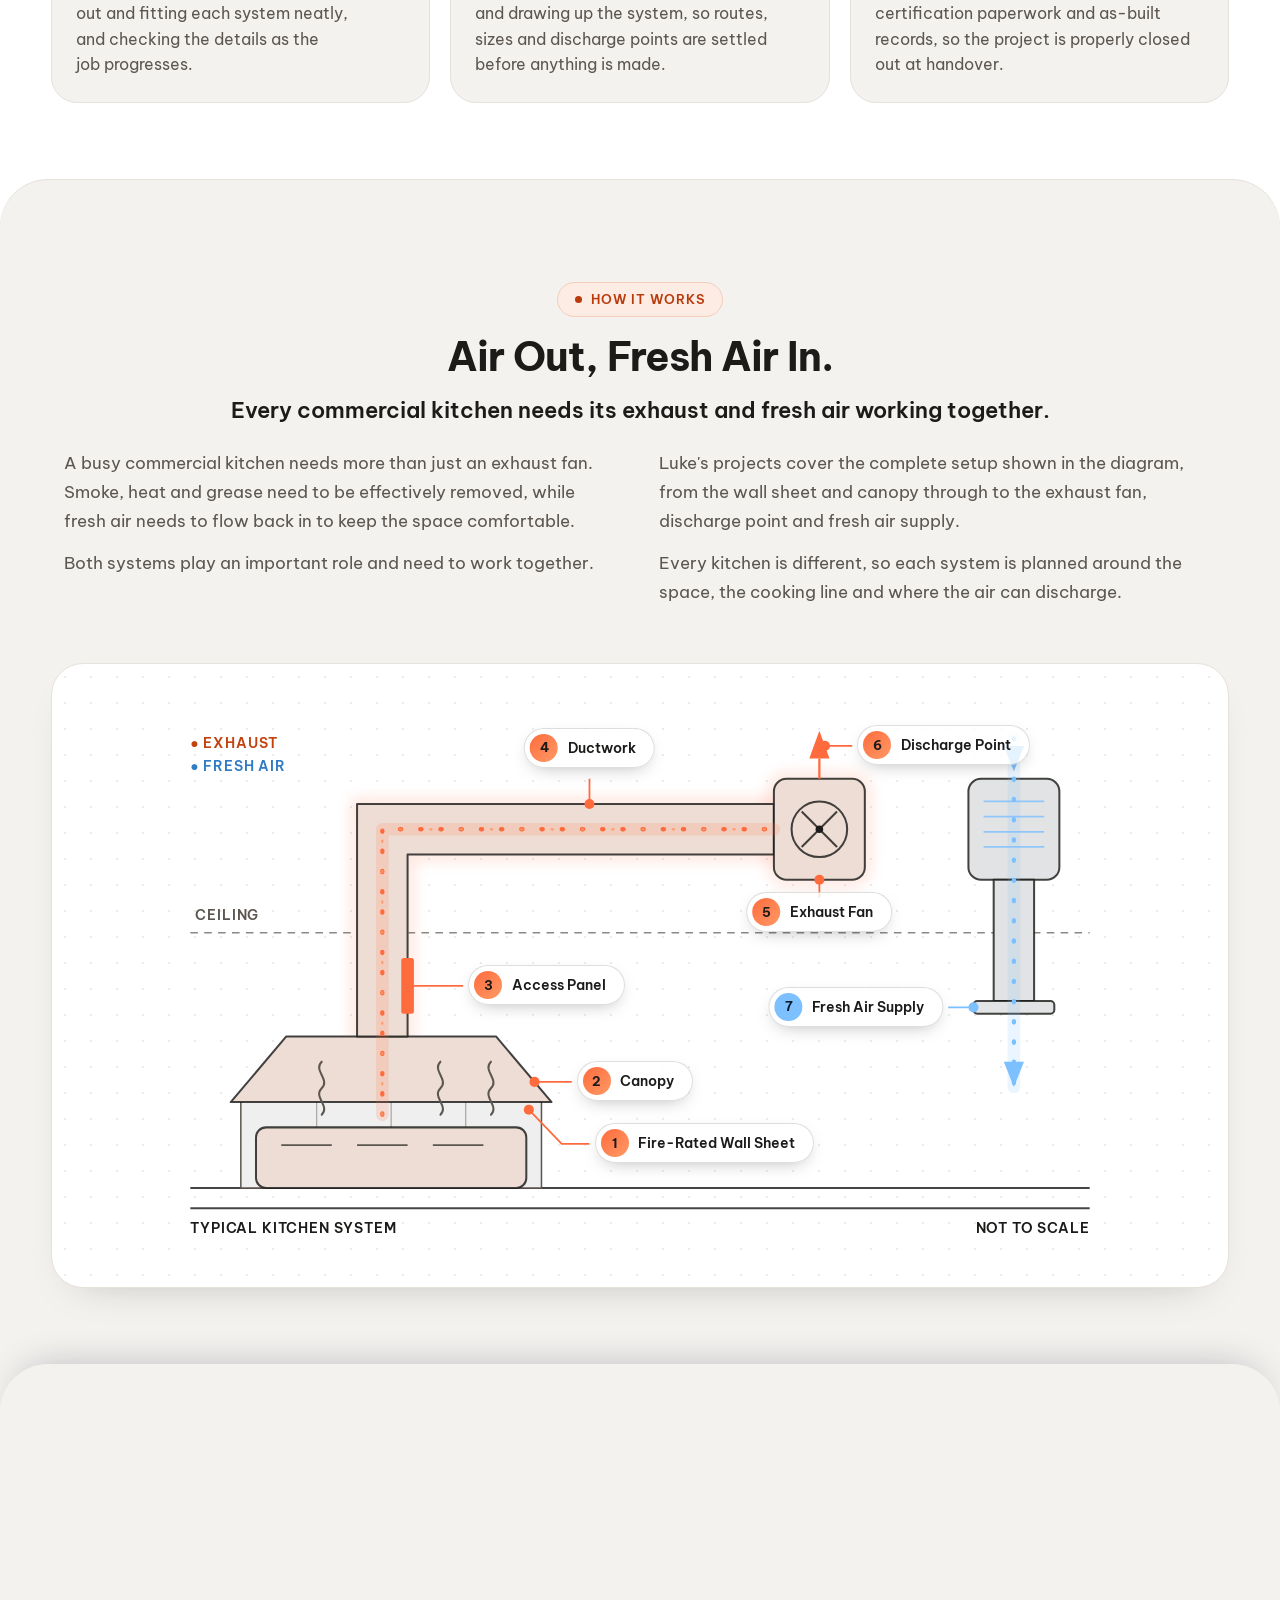
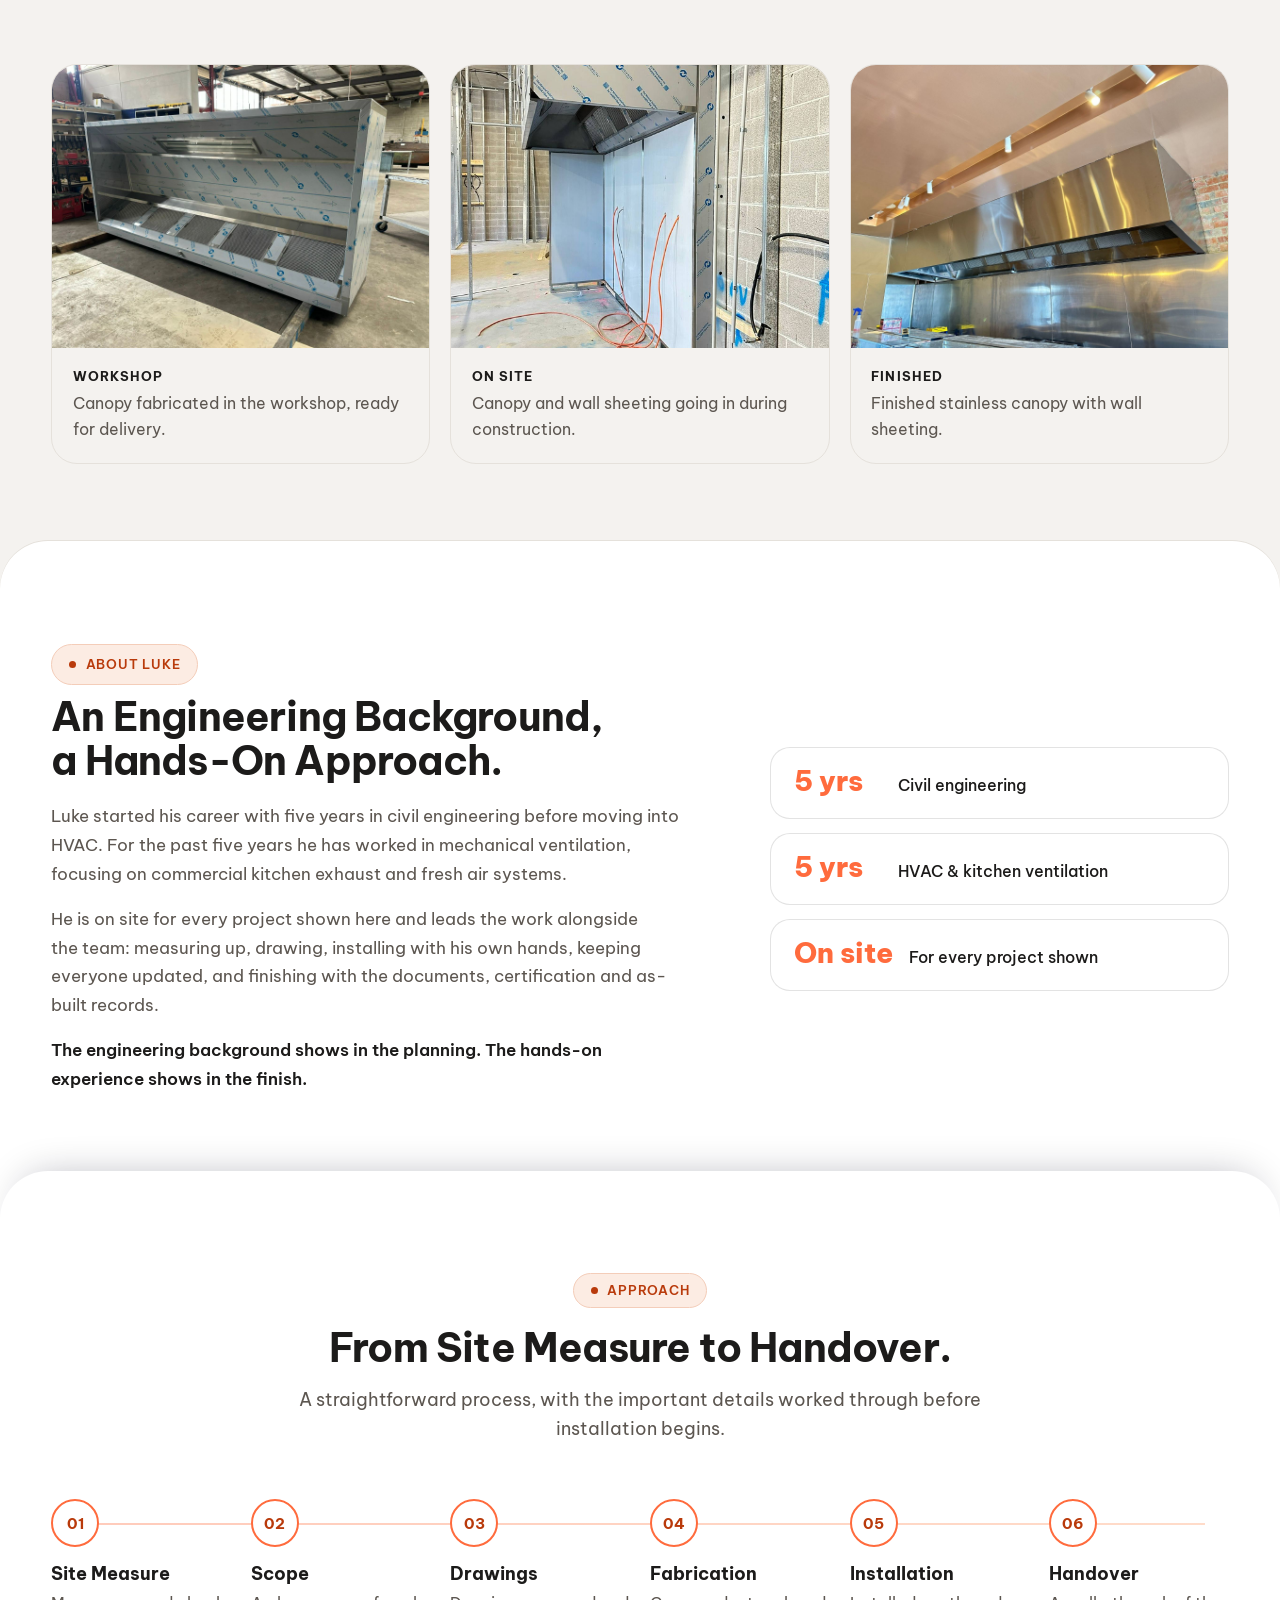
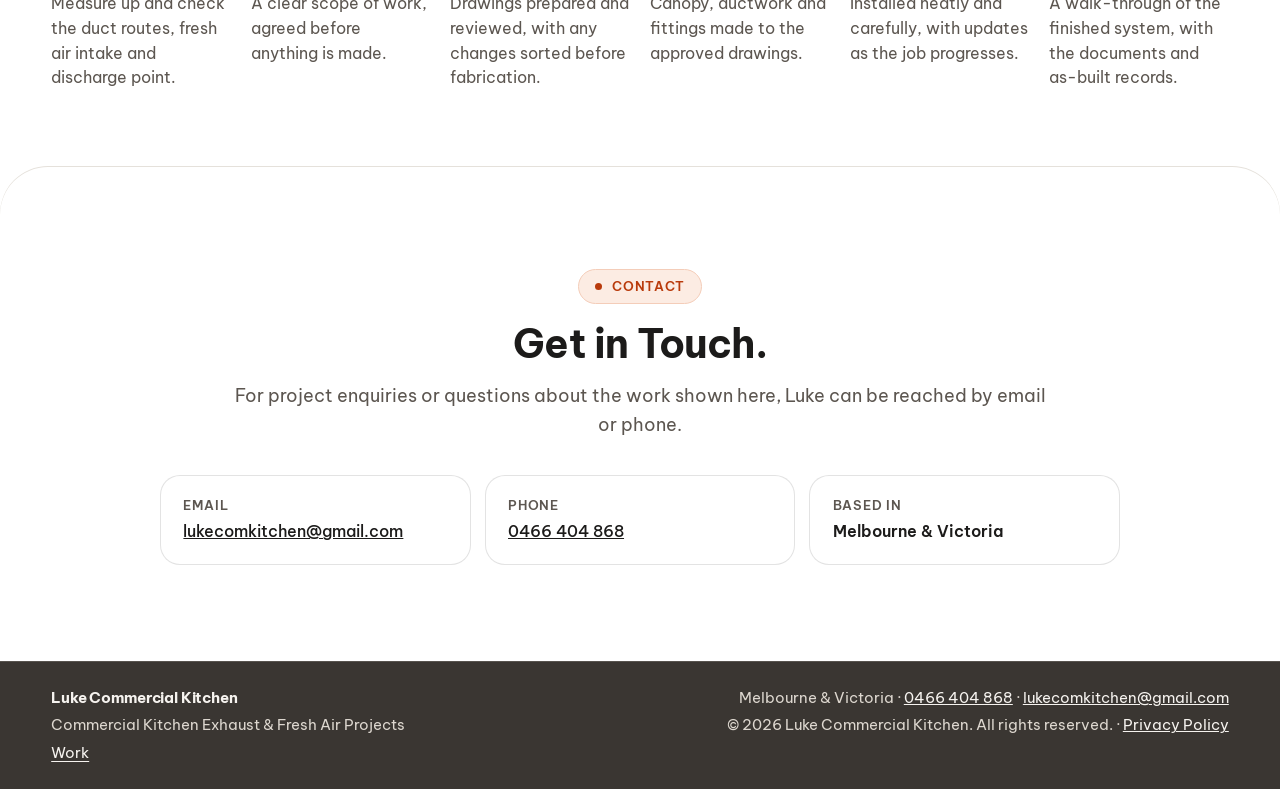
==== commit a80b4815: "Reposition the site as Luke's project portfolio - Hero introduces Luke and his capabilities instead " ====
--- a/index.html
+++ b/index.html
@@ -20,45 +20,36 @@
     window.dataLayer = window.dataLayer || [];
     window.gtag = function () { dataLayer.push(arguments); };
     gtag('js', new Date());
-    gtag('config', 'AW-18563134906');
     gtag('config', 'G-7BVN9K5DFZ');
   })();
 </script>
-<title>Luke Commercial Kitchen · Commercial Kitchen Exhaust &amp; Fresh Air, Melbourne &amp; Victoria</title>
-<meta name="description" content="Commercial kitchen exhaust and fresh air systems, fabricated and installed across Melbourne and Victoria. Practical advice, neat workmanship. Call 0466 404 868.">
+<title>Luke Commercial Kitchen · Commercial Kitchen Exhaust &amp; Fresh Air Projects, Victoria</title>
+<meta name="description" content="Project portfolio of Luke: commercial kitchen exhaust and fresh air systems, from site measure and drawings to fabrication and hands-on installation, across Melbourne and Victoria.">
 <link rel="canonical" href="https://lukecomkitchen.com/">
 <link rel="alternate" hreflang="en-AU" href="https://lukecomkitchen.com/">
 <link rel="alternate" hreflang="vi" href="https://lukecomkitchen.com/vi/">
 <link rel="alternate" hreflang="x-default" href="https://lukecomkitchen.com/">
 <meta property="og:type" content="website">
-<meta property="og:title" content="Luke Commercial Kitchen · Commercial Kitchen Exhaust &amp; Fresh Air, Melbourne &amp; Victoria">
-<meta property="og:description" content="Commercial kitchen exhaust and fresh air systems, fabricated and installed across Melbourne and Victoria. Practical advice, neat workmanship. Call 0466 404 868.">
+<meta property="og:title" content="Luke Commercial Kitchen · Commercial Kitchen Exhaust &amp; Fresh Air Projects, Victoria">
+<meta property="og:description" content="Project portfolio of Luke: commercial kitchen exhaust and fresh air systems, from site measure and drawings to fabrication and hands-on installation, across Melbourne and Victoria.">
 <meta property="og:url" content="https://lukecomkitchen.com/">
 <meta property="og:locale" content="en_AU">
 <meta property="og:site_name" content="Luke Commercial Kitchen">
-<meta property="og:image" content="https://lukecomkitchen.com/assets/og-en.jpg?v=420781b066">
+<meta property="og:image" content="https://lukecomkitchen.com/assets/og-en.jpg?v=e6362aa29f">
 <meta property="og:image:width" content="1200">
 <meta property="og:image:height" content="630">
-<meta property="og:image:alt" content="Luke Commercial Kitchen: commercial kitchen exhaust and fresh air systems in Melbourne and Victoria">
+<meta property="og:image:alt" content="Luke Commercial Kitchen: commercial kitchen exhaust and fresh air projects in Melbourne and Victoria">
 <meta name="twitter:card" content="summary_large_image">
 <meta name="theme-color" content="#1C1B1A">
 <link rel="icon" href="assets/favicon.svg" type="image/svg+xml">
 <link rel="preconnect" href="https://fonts.googleapis.com">
 <link rel="preconnect" href="https://fonts.gstatic.com" crossorigin>
 <link rel="stylesheet" href="https://fonts.googleapis.com/css2?family=Be+Vietnam+Pro:wght@400;500;600;700;800&amp;display=swap">
-<link rel="stylesheet" href="assets/styles.css?v=8e816bebac">
-<script type="application/ld+json">{"@context":"https://schema.org","@type":"LocalBusiness","name":"Luke Commercial Kitchen","telephone":"+61466404868","url":"https://lukecomkitchen.com/","areaServed":{"@type":"State","name":"Victoria, Australia"},"description":"Commercial kitchen exhaust and fresh air systems, fabricated and installed across Melbourne and Victoria. Practical advice, neat workmanship. Call 0466 404 868.","email":"lukecomkitchen@gmail.com"}</script>
+<link rel="stylesheet" href="assets/styles.css?v=b9e453c412">
+<script type="application/ld+json">{"@context":"https://schema.org","@type":"Person","name":"Luke","url":"https://lukecomkitchen.com/","jobTitle":"Commercial kitchen exhaust and fresh air project lead","description":"Project portfolio of Luke: commercial kitchen exhaust and fresh air systems, from site measure and drawings to fabrication and hands-on installation, across Melbourne and Victoria.","workLocation":{"@type":"Place","name":"Melbourne and Victoria, Australia"},"knowsAbout":["Commercial kitchen exhaust systems","Fresh air systems","Ductwork fabrication","HVAC installation"],"email":"lukecomkitchen@gmail.com"}</script>
 </head>
 <body>
 <div class="pg lang-en" id="top" data-lang="en" data-view="en" data-site="{&quot;badEmail&quot;:&quot;That email address doesn't look quite right. Please check it and try again.&quot;,&quot;required&quot;:&quot;Please add your name and a phone number or email so we can get back to you.&quot;,&quot;okSent&quot;:&quot;Thank you! We've received your request and will be in touch within 2 business days.&quot;,&quot;okSms&quot;:&quot;Your messaging app should open with your details ready to send – just press send. If it doesn't open, give us a call on&quot;,&quot;errSend&quot;:&quot;Sorry, something went wrong sending your request. Please try again, or call us on&quot;,&quot;sending&quot;:&quot;Sending…&quot;,&quot;smsHead&quot;:&quot;Call back request from the website&quot;,&quot;phone&quot;:&quot;0466 404 868&quot;,&quot;tel&quot;:&quot;tel:+61466404868&quot;,&quot;sms&quot;:&quot;sms:+61466404868&quot;,&quot;key&quot;:&quot;335a515e-727e-4c8e-8eaf-f16c578c7db8&quot;,&quot;company&quot;:&quot;Luke Commercial Kitchen&quot;,&quot;pause&quot;:&quot;Pause animation&quot;,&quot;play&quot;:&quot;Play animation&quot;,&quot;labels&quot;:{&quot;name&quot;:&quot;Your Name&quot;,&quot;phone&quot;:&quot;Phone&quot;,&quot;email&quot;:&quot;Email&quot;,&quot;suburb&quot;:&quot;Suburb&quot;,&quot;kitchen_type&quot;:&quot;Type of Kitchen&quot;,&quot;request&quot;:&quot;What would you like?&quot;,&quot;system&quot;:&quot;System needed&quot;,&quot;call_time&quot;:&quot;Best Time to Call&quot;,&quot;details&quot;:&quot;Project Details (Optional)&quot;}}">
-
-  <div class="util" aria-label="Contact details">
-    <div class="in util-in">
-      <a href="tel:+61466404868"><svg width="15" height="15" viewBox="0 0 24 24" fill="none" stroke="currentColor" stroke-width="2" stroke-linecap="round" stroke-linejoin="round" aria-hidden="true"><path d="M5 4h4l2 5-2.5 1.5a11 11 0 0 0 5 5L15 13l5 2v4a2 2 0 0 1-2 2A16 16 0 0 1 3 6a2 2 0 0 1 2-2z"/></svg><span>0466 404 868</span></a>
-      <a href="mailto:lukecomkitchen@gmail.com"><svg width="15" height="15" viewBox="0 0 24 24" fill="none" stroke="currentColor" stroke-width="2" stroke-linecap="round" stroke-linejoin="round" aria-hidden="true"><rect x="3" y="5" width="18" height="14" rx="2"/><path d="m3 7 9 6 9-6"/></svg><span class="util-full">lukecomkitchen@gmail.com</span><span class="util-short" aria-hidden="true">Email</span></a>
-      <span class="util-area"><svg width="15" height="15" viewBox="0 0 24 24" fill="none" stroke="currentColor" stroke-width="2" stroke-linecap="round" stroke-linejoin="round" aria-hidden="true"><path d="M12 21s7-6.2 7-11a7 7 0 0 0-14 0c0 4.8 7 11 7 11z"/><circle cx="12" cy="10" r="2.5"/></svg><span>Servicing all of Victoria</span></span>
-    </div>
-  </div>
 
   <header class="top">
     <div class="in top-in">
@@ -67,15 +58,13 @@
         <span class="lname">Luke <span class="lname2">Commercial Kitchen</span></span>
       </a>
       <nav class="nav" aria-label="Main menu">
-        <a href="gallery/" data-spy="work">Gallery</a>
-        <a href="#why">Why Us</a>
-        <a href="#system">The System</a>
-        <a href="#process">Process</a>
+        <a href="#work">Work</a>
+        <a href="#capabilities">Capabilities</a>
+        <a href="#about">About</a>
+        <a href="#process">Approach</a>
         <a href="#contact">Contact</a>
       </nav>
       <div class="top-r">
-        <a class="btn btn-ghost btn-sm hdr-cta" href="tel:+61466404868"><svg width="18" height="18" viewBox="0 0 24 24" fill="none" stroke="currentColor" stroke-width="2" stroke-linecap="round" stroke-linejoin="round" aria-hidden="true"><path d="M5 4h4l2 5-2.5 1.5a11 11 0 0 0 5 5L15 13l5 2v4a2 2 0 0 1-2 2A16 16 0 0 1 3 6a2 2 0 0 1 2-2z"/></svg><span>0466 404 868</span></a>
-        <a class="btn btn-primary btn-sm hdr-cta" href="#contact">Request a Call Back</a>
         <button class="iconbtn js-motion" type="button" aria-label="Pause animation" title="Pause animation">
           <svg class="ic-pause" width="16" height="16" viewBox="0 0 24 24" fill="currentColor" aria-hidden="true"><rect x="5" y="4" width="5" height="16" rx="1.5"/><rect x="14" y="4" width="5" height="16" rx="1.5"/></svg>
           <svg class="ic-play" width="16" height="16" viewBox="0 0 24 24" fill="currentColor" aria-hidden="true"><path d="M7 4.5v15a1 1 0 0 0 1.5.9l12-7.5a1 1 0 0 0 0-1.8l-12-7.5A1 1 0 0 0 7 4.5z"/></svg>
@@ -93,33 +82,17 @@
   <section class="hero dark hero-photo">
     <div class="hero-bg" aria-hidden="true"><img src="assets/photos/p51.jpg?v=cb03959642" alt="" width="1600" height="1200" fetchpriority="high" decoding="async"></div>
     <div class="in in-w">
-      <p class="tag">Melbourne & all of Victoria</p>
-      <h1 class="h1"><span class="l1">Don't Let Smoke and Grease</span> <span class="l2">Drive Your Customers Away.</span></h1>
-      <p class="lede">A well-designed exhaust and fresh air system keeps your kitchen clear and your customers comfortable. We custom-make and install canopies, ductwork and fittings for cafés, takeaways, restaurants and commercial kitchens across Melbourne and Victoria.</p>
-
-      <div class="qwrap" id="quote">
-        <h2 class="qtitle">Let's Talk About Your Project</h2>
-        <p class="qcap">Leave your details and we'll call you back.</p>
-        <form class="qbar js-enquiry" novalidate>
-          <input type="hidden" name="source" value="Hero form (EN)">
-          <label class="qf"><span class="ql">Your Name</span><input type="text" name="name" autocomplete="name" placeholder="Full name" required></label>
-          <label class="qf"><span class="ql">Phone or Email</span><input type="text" name="contact" autocomplete="tel" placeholder="Number or email"></label>
-          <label class="qf"><span class="ql">Type of Kitchen</span><span class="sel"><select name="kitchen_type"><option value="" selected>Select…</option><option value="Takeaway">Takeaway</option><option value="Café">Café</option><option value="Restaurant">Restaurant</option><option value="Hotel">Hotel</option><option value="School">School</option><option value="Food truck">Food truck</option><option value="Large kitchen">Large kitchen</option><option value="Others">Others</option></select></span></label>
-          <label class="qf"><span class="ql">Suburb</span><input type="text" name="suburb" autocomplete="address-level2" placeholder="e.g. Footscray"></label>
-          <button class="btn btn-primary" type="submit">Request a Call Back <svg class="arr" width="18" height="18" viewBox="0 0 24 24" fill="none" stroke="currentColor" stroke-width="2.2" stroke-linecap="round" stroke-linejoin="round" aria-hidden="true"><path d="M5 12h14M13 6l6 6-6 6"/></svg></button>
-        </form>
-        <p class="notice" role="status" hidden></p>
-      </div>
-
-      <p class="after">Prefer to speak with us directly? <a href="tel:+61466404868">Call 0466 404 868</a> or email <a href="mailto:lukecomkitchen@gmail.com">lukecomkitchen@gmail.com</a>.</p>
-
-      <ul class="tchips" aria-label="What we do">
+      <p class="tag">Project portfolio · Melbourne & Victoria</p>
+      <h1 class="h1"><span class="l1">Exhaust and Fresh Air Systems,</span> <span class="l2">From Workshop to Rooftop.</span></h1>
+      <p class="lede">Luke leads commercial kitchen exhaust and fresh air projects across Melbourne and Victoria, and installs them himself. He is on site for every project shown here, from the first measure-up to handover.</p>
+      <div class="hero-btns"><a class="btn btn-primary btn-lg" href="#work">View the work <svg class="arr" width="18" height="18" viewBox="0 0 24 24" fill="none" stroke="currentColor" stroke-width="2.2" stroke-linecap="round" stroke-linejoin="round" aria-hidden="true"><path d="M5 12h14M13 6l6 6-6 6"/></svg></a><a class="btn btn-ghost btn-lg" href="#about">About Luke</a></div>
+      <ul class="tchips" aria-label="Capabilities at a glance">
         <li class="chip-sys"><span class="tic"><svg viewBox="0 0 24 24" aria-hidden="true"><path d="M3 8h12a3 3 0 1 0-3-3M3 16h15a3 3 0 1 1-3 3M3 12h18"/></svg></span><span><span class="v">Exhaust &amp; Fresh Air Systems</span></span></li>
         <li><span class="tic"><svg viewBox="0 0 24 24" aria-hidden="true"><path d="M14.5 6.5a4 4 0 0 0 5 5L11 20a2.1 2.1 0 0 1-3-3z"/></svg></span><span><span class="v">Custom Fabrication</span></span></li>
-        <li><span class="tic"><svg viewBox="0 0 24 24" aria-hidden="true"><path d="M3 21h18M5 21V9l7-5 7 5v12M9 21v-6h6v6"/></svg></span><span><span class="v">Made In-House</span></span></li>
-        <li><span class="tic"><svg viewBox="0 0 24 24" aria-hidden="true"><circle cx="12" cy="10" r="6"/><path d="M9 15l-1 6 4-2 4 2-1-6M9.5 10l2 2 3-3.5"/></svg></span><span><span class="v">Fully licensed</span></span></li>
-        <li><span class="tic"><svg viewBox="0 0 24 24" aria-hidden="true"><circle cx="12" cy="12" r="9"/><path d="M12 7v5l3 2"/></svg></span><span><span class="v">5 years of experience</span></span></li>
-        <li class="chip-area"><span class="tic"><svg viewBox="0 0 24 24" aria-hidden="true"><path d="M12 21s7-6.2 7-11a7 7 0 0 0-14 0c0 4.8 7 11 7 11z"/><circle cx="12" cy="10" r="2.5"/></svg></span><span><span class="v">Servicing All of Victoria</span></span></li>
+        <li><span class="tic"><svg viewBox="0 0 24 24" aria-hidden="true"><path d="M3 21h18M5 21V9l7-5 7 5v12M9 21v-6h6v6"/></svg></span><span><span class="v">Hands-On Installation</span></span></li>
+        <li><span class="tic"><svg viewBox="0 0 24 24" aria-hidden="true"><circle cx="12" cy="10" r="6"/><path d="M9 15l-1 6 4-2 4 2-1-6M9.5 10l2 2 3-3.5"/></svg></span><span><span class="v">Civil Engineering Background</span></span></li>
+        <li><span class="tic"><svg viewBox="0 0 24 24" aria-hidden="true"><circle cx="12" cy="12" r="9"/><path d="M12 7v5l3 2"/></svg></span><span><span class="v">5 Years in HVAC &amp; Kitchen Ventilation</span></span></li>
+        <li class="chip-area"><span class="tic"><svg viewBox="0 0 24 24" aria-hidden="true"><path d="M12 21s7-6.2 7-11a7 7 0 0 0-14 0c0 4.8 7 11 7 11z"/><circle cx="12" cy="10" r="2.5"/></svg></span><span><span class="v">Melbourne &amp; Victoria</span></span></li>
       </ul>
     </div>
   </section>
@@ -127,44 +100,41 @@
   <main>
     <section class="sec sheet light alt" id="work">
       <div class="in">
-        <div class="shead"><p class="tag">Our work</p><h2 class="h2">Look Closely at the Finish.</h2><p class="sub">Real photos from our own jobs across Victoria. Tap any photo to see it larger.</p></div>
-        <ul class="tiles masonry"><li class="tile tile-more more-first"><a class="more-link" href="gallery/"><img class="pimg" src="assets/photos/p62.jpg?v=6ea1f09747" alt="" width="1600" height="1200" loading="lazy" decoding="async"><span class="more-over"><b>+45</b><span>more photos</span><em><span class="mt-long">See the full gallery</span><span class="mt-short">View all</span> →</em></span></a></li><li class="tile" data-cat="canopies"><button class="ph tilebtn" type="button" data-full="assets/photos/p51.jpg?v=cb03959642" data-alt="Finished stainless steel canopy with wall sheeting" aria-label="View larger photo: Finished stainless steel canopy with wall sheeting"><img class="pimg" src="assets/photos/p51.jpg?v=cb03959642" alt="Finished stainless steel canopy with wall sheeting" width="1600" height="1200" loading="lazy" decoding="async"></button></li>
-<li class="tile" data-cat="roof"><button class="ph tilebtn" type="button" data-full="assets/photos/p59.jpg?v=84d01b4d13" data-alt="Rooftop exhaust discharge at dusk" aria-label="View larger photo: Rooftop exhaust discharge at dusk"><img class="pimg" src="assets/photos/p59.jpg?v=84d01b4d13" alt="Rooftop exhaust discharge at dusk" width="1600" height="1200" loading="lazy" decoding="async"></button></li>
-<li class="tile" data-cat="canopies"><button class="ph tilebtn" type="button" data-full="assets/photos/p42.jpg?v=a6aab970ed" data-alt="Long canopy in a finished commercial kitchen" aria-label="View larger photo: Long canopy in a finished commercial kitchen"><img class="pimg" src="assets/photos/p42.jpg?v=a6aab970ed" alt="Long canopy in a finished commercial kitchen" width="1024" height="768" loading="lazy" decoding="async"></button></li>
-<li class="tile" data-cat="ductwork"><button class="ph tilebtn" type="button" data-full="assets/photos/p39.jpg?v=91ad72ced3" data-alt="Galvanised exhaust riser on an external wall" aria-label="View larger photo: Galvanised exhaust riser on an external wall"><img class="pimg" src="assets/photos/p39.jpg?v=91ad72ced3" alt="Galvanised exhaust riser on an external wall" width="1200" height="1600" loading="lazy" decoding="async"></button></li>
-<li class="tile" data-cat="canopies"><button class="ph tilebtn" type="button" data-full="assets/photos/p58.jpg?v=a8602c1f39" data-alt="Canopy with fresh air supply grilles and wall sheeting" aria-label="View larger photo: Canopy with fresh air supply grilles and wall sheeting"><img class="pimg" src="assets/photos/p58.jpg?v=a8602c1f39" alt="Canopy with fresh air supply grilles and wall sheeting" width="1600" height="1200" loading="lazy" decoding="async"></button></li>
-<li class="tile" data-cat="canopies"><button class="ph tilebtn" type="button" data-full="assets/photos/p31.jpg?v=84a109afd4" data-alt="Canopy fabricated in our workshop, ready for delivery" aria-label="View larger photo: Canopy fabricated in our workshop, ready for delivery"><img class="pimg" src="assets/photos/p31.jpg?v=84a109afd4" alt="Canopy fabricated in our workshop, ready for delivery" width="1600" height="1200" loading="lazy" decoding="async"></button></li>
-<li class="tile" data-cat="roof"><button class="ph tilebtn" type="button" data-full="assets/photos/p38.jpg?v=7e31c3312d" data-alt="Exhaust fan and ductwork on a roof beside solar panels" aria-label="View larger photo: Exhaust fan and ductwork on a roof beside solar panels"><img class="pimg" src="assets/photos/p38.jpg?v=7e31c3312d" alt="Exhaust fan and ductwork on a roof beside solar panels" width="1600" height="1200" loading="lazy" decoding="async"></button></li>
-<li class="tile" data-cat="ductwork"><button class="ph tilebtn" type="button" data-full="assets/photos/p49.jpg?v=183fe516a2" data-alt="Large ductwork rising to a high warehouse ceiling" aria-label="View larger photo: Large ductwork rising to a high warehouse ceiling"><img class="pimg" src="assets/photos/p49.jpg?v=183fe516a2" alt="Large ductwork rising to a high warehouse ceiling" width="1600" height="1200" loading="lazy" decoding="async"></button></li></ul>
-        <dialog class="lb" aria-label="Our work"><img class="lbimg" src="" alt=""><button class="lbbtn lbclose" type="button" aria-label="Close"><svg viewBox="0 0 24 24" width="22" height="22" fill="none" stroke="currentColor" stroke-width="2.2" stroke-linecap="round" stroke-linejoin="round" aria-hidden="true"><path d="M6 6l12 12M18 6L6 18"/></svg></button><button class="lbbtn lbprev" type="button" aria-label="Previous photo"><svg viewBox="0 0 24 24" width="22" height="22" fill="none" stroke="currentColor" stroke-width="2.2" stroke-linecap="round" stroke-linejoin="round" aria-hidden="true"><path d="M15 5l-7 7 7 7"/></svg></button><span class="lbcount" aria-live="polite"></span><button class="lbbtn lbnext" type="button" aria-label="Next photo"><svg viewBox="0 0 24 24" width="22" height="22" fill="none" stroke="currentColor" stroke-width="2.2" stroke-linecap="round" stroke-linejoin="round" aria-hidden="true"><path d="M9 5l7 7-7 7"/></svg></button></dialog>
+        <div class="shead"><p class="tag">Selected work</p><h2 class="h2">Look Closely at the Finish.</h2><p class="sub">Real photos from projects Luke has led across Victoria: canopies, ductwork, rooftop fans and fit-outs. Tap any photo to see it larger.</p></div>
+        <ul class="tiles masonry"><li class="tile tile-more more-first"><a class="more-link" href="gallery/"><img class="pimg" src="assets/photos/p62.jpg?v=6ea1f09747" alt="" width="1600" height="1200" loading="lazy" decoding="async"><span class="more-over"><b>+45</b><span>more photos</span><em><span class="mt-long">See the full gallery</span><span class="mt-short">View all</span> →</em></span></a></li><li class="tile" data-cat="canopies"><button class="ph tilebtn" type="button" data-full="assets/photos/p51.jpg?v=cb03959642" data-alt="Finished stainless steel canopy with wall sheeting" aria-label="View larger photo: Finished stainless steel canopy with wall sheeting"><img class="pimg" src="assets/photos/p51.jpg?v=cb03959642" alt="Finished stainless steel canopy with wall sheeting" width="1600" height="1200" loading="lazy" decoding="async"><span class="tcap">Finished stainless steel canopy with wall sheeting</span></button></li>
+<li class="tile" data-cat="roof"><button class="ph tilebtn" type="button" data-full="assets/photos/p59.jpg?v=84d01b4d13" data-alt="Rooftop exhaust discharge at dusk" aria-label="View larger photo: Rooftop exhaust discharge at dusk"><img class="pimg" src="assets/photos/p59.jpg?v=84d01b4d13" alt="Rooftop exhaust discharge at dusk" width="1600" height="1200" loading="lazy" decoding="async"><span class="tcap">Rooftop exhaust discharge at dusk</span></button></li>
+<li class="tile" data-cat="canopies"><button class="ph tilebtn" type="button" data-full="assets/photos/p42.jpg?v=a6aab970ed" data-alt="Long canopy in a finished commercial kitchen" aria-label="View larger photo: Long canopy in a finished commercial kitchen"><img class="pimg" src="assets/photos/p42.jpg?v=a6aab970ed" alt="Long canopy in a finished commercial kitchen" width="1024" height="768" loading="lazy" decoding="async"><span class="tcap">Long canopy in a finished commercial kitchen</span></button></li>
+<li class="tile" data-cat="ductwork"><button class="ph tilebtn" type="button" data-full="assets/photos/p39.jpg?v=91ad72ced3" data-alt="Galvanised exhaust riser on an external wall" aria-label="View larger photo: Galvanised exhaust riser on an external wall"><img class="pimg" src="assets/photos/p39.jpg?v=91ad72ced3" alt="Galvanised exhaust riser on an external wall" width="1200" height="1600" loading="lazy" decoding="async"><span class="tcap">Galvanised exhaust riser on an external wall</span></button></li>
+<li class="tile" data-cat="canopies"><button class="ph tilebtn" type="button" data-full="assets/photos/p58.jpg?v=a8602c1f39" data-alt="Canopy with fresh air supply grilles and wall sheeting" aria-label="View larger photo: Canopy with fresh air supply grilles and wall sheeting"><img class="pimg" src="assets/photos/p58.jpg?v=a8602c1f39" alt="Canopy with fresh air supply grilles and wall sheeting" width="1600" height="1200" loading="lazy" decoding="async"><span class="tcap">Canopy with fresh air supply grilles and wall sheeting</span></button></li>
+<li class="tile" data-cat="canopies"><button class="ph tilebtn" type="button" data-full="assets/photos/p31.jpg?v=84a109afd4" data-alt="Canopy fabricated in the workshop, ready for delivery" aria-label="View larger photo: Canopy fabricated in the workshop, ready for delivery"><img class="pimg" src="assets/photos/p31.jpg?v=84a109afd4" alt="Canopy fabricated in the workshop, ready for delivery" width="1600" height="1200" loading="lazy" decoding="async"><span class="tcap">Canopy fabricated in the workshop, ready for delivery</span></button></li>
+<li class="tile" data-cat="roof"><button class="ph tilebtn" type="button" data-full="assets/photos/p38.jpg?v=7e31c3312d" data-alt="Exhaust fan and ductwork on a roof beside solar panels" aria-label="View larger photo: Exhaust fan and ductwork on a roof beside solar panels"><img class="pimg" src="assets/photos/p38.jpg?v=7e31c3312d" alt="Exhaust fan and ductwork on a roof beside solar panels" width="1600" height="1200" loading="lazy" decoding="async"><span class="tcap">Exhaust fan and ductwork on a roof beside solar panels</span></button></li>
+<li class="tile" data-cat="ductwork"><button class="ph tilebtn" type="button" data-full="assets/photos/p49.jpg?v=183fe516a2" data-alt="Large ductwork rising to a high warehouse ceiling" aria-label="View larger photo: Large ductwork rising to a high warehouse ceiling"><img class="pimg" src="assets/photos/p49.jpg?v=183fe516a2" alt="Large ductwork rising to a high warehouse ceiling" width="1600" height="1200" loading="lazy" decoding="async"><span class="tcap">Large ductwork rising to a high warehouse ceiling</span></button></li></ul>
+        <dialog class="lb" aria-label="Selected work"><img class="lbimg" src="" alt=""><button class="lbbtn lbclose" type="button" aria-label="Close"><svg viewBox="0 0 24 24" width="22" height="22" fill="none" stroke="currentColor" stroke-width="2.2" stroke-linecap="round" stroke-linejoin="round" aria-hidden="true"><path d="M6 6l12 12M18 6L6 18"/></svg></button><button class="lbbtn lbprev" type="button" aria-label="Previous photo"><svg viewBox="0 0 24 24" width="22" height="22" fill="none" stroke="currentColor" stroke-width="2.2" stroke-linecap="round" stroke-linejoin="round" aria-hidden="true"><path d="M15 5l-7 7 7 7"/></svg></button><span class="lbcount" aria-live="polite"></span><button class="lbbtn lbnext" type="button" aria-label="Next photo"><svg viewBox="0 0 24 24" width="22" height="22" fill="none" stroke="currentColor" stroke-width="2.2" stroke-linecap="round" stroke-linejoin="round" aria-hidden="true"><path d="M9 5l7 7-7 7"/></svg></button></dialog>
         <div class="center"><a class="btn btn-primary btn-lg" href="gallery/">View all 53 photos <svg class="arr" width="18" height="18" viewBox="0 0 24 24" fill="none" stroke="currentColor" stroke-width="2.2" stroke-linecap="round" stroke-linejoin="round" aria-hidden="true"><path d="M5 12h14M13 6l6 6-6 6"/></svg></a></div>
       </div>
     </section>
 
-    <section class="sec sheet light" id="why">
+    <section class="sec sheet light" id="capabilities">
+      <div class="in">
+        <div class="shead"><p class="tag">Capabilities</p><h2 class="h2">Hands-On, From Start to Finish.</h2><p class="sub">Luke works across the whole project, not just the install: the measuring, the drawings, the making, the fitting and the paperwork that closes it out.</p></div>
+        <div class="expect cap6">
+          <div class="fc"><span class="fic"><svg viewBox="0 0 24 24" aria-hidden="true"><path d="M14.5 6.5a4 4 0 0 0 5 5L11 20a2.1 2.1 0 0 1-3-3z"/></svg></span><h3>Custom Fabrication</h3><p>Canopies, ductwork, fittings and stainless wall sheeting made to the approved drawings, with clean joins and careful finishing.</p></div>
+          <div class="fc"><span class="fic"><svg viewBox="0 0 24 24" aria-hidden="true"><path d="M3 8h12a3 3 0 1 0-3-3M3 16h15a3 3 0 1 1-3 3M3 12h18"/></svg></span><h3>Exhaust Systems</h3><p>Canopies, ductwork, access panels, exhaust fans and discharge points, planned as one system from the cooking line to the roof.</p></div>
+          <div class="fc"><span class="fic"><svg viewBox="0 0 24 24" aria-hidden="true"><path d="M12 3v18M5 8l7-5 7 5M5 16l7 5 7-5"/></svg></span><h3>Fresh Air Systems</h3><p>Supply fans and ductwork that bring clean outside air back into the kitchen to replace what is exhausted.</p></div>
+          <div class="fc"><span class="fic"><svg viewBox="0 0 24 24" aria-hidden="true"><path d="M3 16 16 3l5 5L8 21z M7 12l2 2 M10 9l2 2 M13 6l2 2"/></svg></span><h3>Hands-On Installation</h3><p>Luke installs the work himself, setting out and fitting each system neatly, and checking the details as the job progresses.</p></div>
+          <div class="fc"><span class="fic"><svg viewBox="0 0 24 24" aria-hidden="true"><path d="M3 21h18M5 21V5h14v16M9 9h6M9 13h6M9 17h3"/></svg></span><h3>Site Measure & Drawings</h3><p>Measuring up on site, gathering the inputs and drawing up the system, so routes, sizes and discharge points are settled before anything is made.</p></div>
+          <div class="fc"><span class="fic"><svg viewBox="0 0 24 24" aria-hidden="true"><path d="M7 3h8l4 4v14H7zM15 3v4h4M10 12l2 2 4-4"/></svg></span><h3>Documentation & Close-out</h3><p>Progress updates, document review, certification paperwork and as-built records, so the project is properly closed out at handover.</p></div>
+        </div>
+      </div>
+    </section>
+
+    <section class="sec sheet dark" id="system">
       <div class="in">
         <div class="shead">
-          <p class="tag">Why Us</p>
-          <h2 class="h2">More Than Just Installation.</h2>
-          <p class="sub">A good result takes the right technical knowledge, practical thinking and care in every detail.</p>
-        </div>
-        <div class="expect">
-          <div class="fc"><span class="fic"><svg viewBox="0 0 24 24" aria-hidden="true"><path d="M3 16 16 3l5 5L8 21z M7 12l2 2 M10 9l2 2 M13 6l2 2"/></svg></span><h3>Quality Workmanship, Down to the Details</h3><p>Neatly routed ductwork, clean joins and careful finishing. We want the finished work to look as good as it performs.</p></div>
-          <div class="fc"><span class="fic"><svg viewBox="0 0 24 24" aria-hidden="true"><path d="M14.5 6.5a4 4 0 0 0 5 5L11 20a2.1 2.1 0 0 1-3-3z"/></svg></span><h3>Practical Advice That Works for You</h3><p>We take the time to understand your project, talk through your options and find the right solution, not just the easiest one.</p></div>
-          <div class="fc"><span class="fic"><svg viewBox="0 0 24 24" aria-hidden="true"><path d="M3 8h12a3 3 0 1 0-3-3M3 16h15a3 3 0 1 1-3 3M3 12h18"/></svg></span><h3>Technical Experience for Challenging Jobs</h3><p>Luke and the team bring hands-on technical experience, helping us plan carefully, work through site challenges and find practical solutions when things aren't straightforward.</p></div>
-          <div class="fc"><span class="fic"><svg viewBox="0 0 24 24" aria-hidden="true"><path d="M4 5h16v11H10l-4 4v-4H4z"/></svg></span><h3>Your Satisfaction Matters</h3><p>From the first conversation to final handover, we keep communication clear and focus on delivering a result we're both proud of.</p></div>
-        </div>
-        
-      </div>
-    </section>
-
-    <section class="sec sheet dark" id="system">
-      <div class="in">
-        <div class="shead">
-          <p class="tag">The system</p>
+          <p class="tag">How it works</p>
           <h2 class="h2">Air Out, Fresh Air In.</h2>
-          <p class="sys-lead">Setting up a new restaurant or upgrading your kitchen? Let's get the ventilation right.</p>
-          <div class="sys-intro"><div><p>A busy commercial kitchen needs more than just an exhaust fan. Smoke, heat and grease need to be effectively removed, while fresh air needs to flow back in to keep the space comfortable.</p><p>Both systems play an important role and need to work together.</p></div><div><p>Luke and the team can help you get the right setup for your kitchen, from assessing the space and recommending a suitable solution to fabrication and installation of the complete exhaust and fresh air systems.</p><p>Every kitchen is different. Let's find the right solution for yours.</p></div></div>
+          <p class="sys-lead">Every commercial kitchen needs its exhaust and fresh air working together.</p>
+          <div class="sys-intro"><div><p>A busy commercial kitchen needs more than just an exhaust fan. Smoke, heat and grease need to be effectively removed, while fresh air needs to flow back in to keep the space comfortable.</p><p>Both systems play an important role and need to work together.</p></div><div><p>Luke's projects cover the complete setup shown in the diagram, from the wall sheet and canopy through to the exhaust fan, discharge point and fresh air supply.</p><p>Every kitchen is different, so each system is planned around the space, the cooking line and where the air can discharge.</p></div></div>
         </div>
         <div class="sgrid">
           <figure class="panel">
@@ -249,75 +219,55 @@
             <li class="fa"><b aria-hidden="true">7</b>Fresh Air Supply</li>
           </ol>
         </div>
-        <div class="hook">
-          <div class="hook-text"><h3>Years of Hard Work Shouldn't Go Up in Smoke.</h3><p>Get the exhaust and fresh air right from the start. Talk to Luke before you build.</p></div>
-          <div class="hook-cta"><a class="btn btn-primary" href="#contact">Request a Call Back <svg class="arr" width="18" height="18" viewBox="0 0 24 24" fill="none" stroke="currentColor" stroke-width="2.2" stroke-linecap="round" stroke-linejoin="round" aria-hidden="true"><path d="M5 12h14M13 6l6 6-6 6"/></svg></a><span class="hook-call">or call <a href="tel:+61466404868">0466 404 868</a></span></div>
-        </div>
-      </div>
-    </section>
-
-    <section class="sec sheet light alt" id="process">
-      <div class="in">
-        <div class="shead"><p class="tag">Process</p><h2 class="h2">From First Visit to Final Handover.</h2><p class="sub">We keep the process straightforward and make sure the important details are worked through before the installation begins.</p></div>
+      </div>
+    </section>
+
+    <section class="sec sheet light alt" id="behind">
+      <div class="in">
+        <div class="shead"><p class="tag">Behind the work</p><h2 class="h2">From the Workshop to Handover.</h2><p class="sub">The finish you see starts well before installation day.</p></div>
+        <div class="behind"><figure class="bh"><img src="assets/photos/p31.jpg?v=84a109afd4" alt="Canopy fabricated in the workshop, ready for delivery." width="1600" height="1200" loading="lazy" decoding="async"><figcaption><b>Workshop</b><span>Canopy fabricated in the workshop, ready for delivery.</span></figcaption></figure><figure class="bh"><img src="assets/photos/p55.jpg?v=b35c17ab33" alt="Canopy and wall sheeting going in during construction." width="1200" height="1600" loading="lazy" decoding="async"><figcaption><b>On site</b><span>Canopy and wall sheeting going in during construction.</span></figcaption></figure><figure class="bh"><img src="assets/photos/p51.jpg?v=cb03959642" alt="Finished stainless canopy with wall sheeting." width="1600" height="1200" loading="lazy" decoding="async"><figcaption><b>Finished</b><span>Finished stainless canopy with wall sheeting.</span></figcaption></figure></div>
+      </div>
+    </section>
+
+    <section class="sec sheet dark" id="about">
+      <div class="in about-in">
+        <div class="about-l">
+          <p class="tag">About Luke</p>
+          <h2 class="h2">An Engineering Background, a Hands-On Approach.</h2>
+          <p>Luke started his career with five years in civil engineering before moving into HVAC. For the past five years he has worked in mechanical ventilation, focusing on commercial kitchen exhaust and fresh air systems.</p>
+          <p>He is on site for every project shown here and leads the work alongside the team: measuring up, drawing, installing with his own hands, keeping everyone updated, and finishing with the documents, certification and as-built records.</p>
+          <p class="about-em">The engineering background shows in the planning. The hands-on experience shows in the finish.</p>
+        </div>
+        <ul class="about-stats">
+          <li><b>5 yrs</b><span>Civil engineering</span></li>
+          <li><b>5 yrs</b><span>HVAC & kitchen ventilation</span></li>
+          <li><b>On site</b><span>For every project shown</span></li>
+        </ul>
+      </div>
+    </section>
+
+    <section class="sec sheet light" id="process">
+      <div class="in">
+        <div class="shead"><p class="tag">Approach</p><h2 class="h2">From Site Measure to Handover.</h2><p class="sub">A straightforward process, with the important details worked through before installation begins.</p></div>
         <ol class="tl">
-          <li><span class="tn" aria-hidden="true">01</span><div><h3>Site Measure</h3><p>We visit, measure and check the duct routes, fresh air intake and discharge point.</p></div></li>
-          <li><span class="tn" aria-hidden="true">02</span><div><h3>Quote</h3><p>A clear quote that sets out the full scope of work.</p></div></li>
-          <li><span class="tn" aria-hidden="true">03</span><div><h3>Drawings</h3><p>Drawings to review, so any changes are sorted before anything is made.</p></div></li>
-          <li><span class="tn" aria-hidden="true">04</span><div><h3>Fabrication</h3><p>Everything is made in-house to the approved drawings: canopy, ductwork and fittings.</p></div></li>
+          <li><span class="tn" aria-hidden="true">01</span><div><h3>Site Measure</h3><p>Measure up and check the duct routes, fresh air intake and discharge point.</p></div></li>
+          <li><span class="tn" aria-hidden="true">02</span><div><h3>Scope</h3><p>A clear scope of work, agreed before anything is made.</p></div></li>
+          <li><span class="tn" aria-hidden="true">03</span><div><h3>Drawings</h3><p>Drawings prepared and reviewed, with any changes sorted before fabrication.</p></div></li>
+          <li><span class="tn" aria-hidden="true">04</span><div><h3>Fabrication</h3><p>Canopy, ductwork and fittings made to the approved drawings.</p></div></li>
           <li><span class="tn" aria-hidden="true">05</span><div><h3>Installation</h3><p>Installed neatly and carefully, with updates as the job progresses.</p></div></li>
-          <li><span class="tn" aria-hidden="true">06</span><div><h3>Handover</h3><p>We walk you through the finished work and make sure you're happy.</p></div></li>
+          <li><span class="tn" aria-hidden="true">06</span><div><h3>Handover</h3><p>A walk-through of the finished system, with the documents and as-built records.</p></div></li>
         </ol>
-        <div class="center"><a class="btn btn-dark" href="#contact">Request a Call Back <svg class="arr" width="18" height="18" viewBox="0 0 24 24" fill="none" stroke="currentColor" stroke-width="2.2" stroke-linecap="round" stroke-linejoin="round" aria-hidden="true"><path d="M5 12h14M13 6l6 6-6 6"/></svg></a></div>
       </div>
     </section>
   </main>
 
-  <section class="sec sheet dark contact" id="contact">
-    <div class="in in-w contact-in">
-      <div class="contact-l">
-        <p class="tag">Contact</p>
-        <h2 class="h2">Let's Talk About Your Kitchen.</h2>
-        <p class="chook">You've put everything into your venue. Don't let poor ventilation undo it.</p>
-        <p class="lede cintro">Planning a new commercial kitchen or looking to upgrade your existing exhaust and fresh air system?</p>
-        <p class="lede cintro cintro2">Tell us a little about your project. We'll take the time to understand what you need and discuss the best way to approach the job.</p>
-        <h3 class="sendh">Helpful Information to Have</h3>
-        <ul class="sendlist"><li>Site address</li><li>Floor plans or mechanical drawings (if available)</li><li>Cooking equipment list or canopy layout</li><li>Exhaust discharge location: roof, wall or shaft (if known)</li><li>Target installation date</li></ul>
-        <div class="reach">
-          <h3 class="mono reach-h">Contact Details</h3>
-          <div class="r"><span class="mono k">Phone</span><a class="big" href="tel:+61466404868">0466 404 868</a></div>
-          <div class="r"><span class="mono k">Email</span><a class="v" href="mailto:lukecomkitchen@gmail.com">lukecomkitchen@gmail.com</a></div>
-          <div class="r"><span class="mono k">Service Area</span><span>Victoria-wide</span></div>
-        </div>
-      </div>
-
-      <div class="contact-r">
-        <div class="fcard">
-          <h2>Request a Call Back</h2>
-          <p class="sub">Have a project in mind? Leave your details below and we'll get in touch to talk it through.</p>
-          <form class="form js-enquiry" novalidate>
-            <input type="hidden" name="source" value="Contact form (EN)">
-            <input type="hidden" name="request" value="Call me back">
-            <div class="row2">
-              <div class="field"><label for="c-name">Your Name <span class="req" aria-hidden="true">*</span></label><input id="c-name" type="text" name="name" autocomplete="name" placeholder="Full name" required></div>
-              <div class="field"><label for="c-suburb">Suburb</label><input id="c-suburb" type="text" name="suburb" autocomplete="address-level2" placeholder="e.g. Footscray"></div>
-            </div>
-            <div class="contactpair">
-              <div class="row2">
-                <div class="field"><label for="c-phone">Phone</label><input id="c-phone" type="tel" name="phone" autocomplete="tel" placeholder="04XX XXX XXX" aria-describedby="c-hint"></div>
-                <div class="field"><label for="c-email">Email</label><input id="c-email" type="email" name="email" autocomplete="email" placeholder="name@example.com" aria-describedby="c-hint"></div>
-              </div>
-              <p class="hint" id="c-hint">Please provide at least one contact method, phone or email.</p>
-            </div>
-            <div class="row2">
-              <div class="field"><label for="c-venue">Type of Kitchen</label><span class="sel"><select id="c-venue" name="kitchen_type"><option value="" selected>Select your kitchen type</option><option value="Takeaway">Takeaway</option><option value="Café">Café</option><option value="Restaurant">Restaurant</option><option value="Hotel">Hotel</option><option value="School">School</option><option value="Food truck">Food truck</option><option value="Large kitchen">Large kitchen</option><option value="Others">Others</option></select></span></div>
-              <div class="field"><label for="c-time">Best Time to Call</label><span class="sel"><select id="c-time" name="call_time"><option value="Any time">Any time</option><option value="Morning">Morning</option><option value="Afternoon">Afternoon</option><option value="After 5pm">After 5pm</option></select></span></div>
-            </div>
-            <div class="field"><label for="c-details">Project Details (Optional)</label><textarea id="c-details" name="details" rows="3" placeholder="Tell us a little about your project, including hood size, cooking equipment, whether it's a new fit-out or an upgrade, and where the exhaust should discharge."></textarea></div>
-            <button class="btn btn-primary btn-block" type="submit">Request a Call Back <svg class="arr" width="18" height="18" viewBox="0 0 24 24" fill="none" stroke="currentColor" stroke-width="2.2" stroke-linecap="round" stroke-linejoin="round" aria-hidden="true"><path d="M5 12h14M13 6l6 6-6 6"/></svg></button>
-          </form>
-          <p class="notice" role="status" hidden></p>
-          <p class="talk">Prefer to speak with us directly? <a href="tel:+61466404868">Call 0466 404 868</a>.</p>
-        </div>
+  <section class="sec sheet dark contact contact-s" id="contact">
+    <div class="in">
+      <div class="shead"><p class="tag">Contact</p><h2 class="h2">Get in Touch.</h2><p class="sub">For project enquiries or questions about the work shown here, Luke can be reached by email or phone.</p></div>
+      <div class="reach reach-s">
+        <div class="r"><span class="mono k">Email</span><a class="v" href="mailto:lukecomkitchen@gmail.com">lukecomkitchen@gmail.com</a></div>
+        <div class="r"><span class="mono k">Phone</span><a class="v" href="tel:+61466404868">0466 404 868</a></div>
+        <div class="r"><span class="mono k">Based in</span><span class="v">Melbourne & Victoria</span></div>
       </div>
     </div>
   </section>
@@ -325,40 +275,12 @@
 
   <footer class="foot dark">
     <div class="in">
-      <div class="foot-l"><strong class="foot-name">Luke Commercial Kitchen</strong><span>Commercial Kitchen Exhaust & Fresh Air Systems</span><span><a href="gallery/">Gallery</a></span></div>
-      <div class="foot-r"><span>Victoria-wide · <a href="tel:+61466404868">0466 404 868</a> · <a href="mailto:lukecomkitchen@gmail.com">lukecomkitchen@gmail.com</a></span><span>© 2026 Luke Commercial Kitchen. All rights reserved. · <a href="privacy/">Privacy Policy</a></span></div>
+      <div class="foot-l"><strong class="foot-name">Luke Commercial Kitchen</strong><span>Commercial Kitchen Exhaust & Fresh Air Projects</span><span><a href="gallery/">Work</a></span></div>
+      <div class="foot-r"><span>Melbourne & Victoria · <a href="tel:+61466404868">0466 404 868</a> · <a href="mailto:lukecomkitchen@gmail.com">lukecomkitchen@gmail.com</a></span><span>© 2026 Luke Commercial Kitchen. All rights reserved. · <a href="privacy/">Privacy Policy</a></span></div>
     </div>
   </footer>
 
-  <div class="chatfab">
-    <div class="chat-menu" role="group" aria-label="Message Luke" hidden>
-      <p class="chat-title">Message Luke</p>
-      <a class="chat-opt chat-wa" href="https://wa.me/61466404868?text=Hi%20Luke%2C%20I'd%20like%20to%20ask%20about%20a%20kitchen%20exhaust%20%2F%20fresh%20air%20system." target="_blank" rel="noopener"><svg width="22" height="22" viewBox="0 0 24 24" aria-hidden="true"><path fill="currentColor" d="M12 2a10 10 0 0 0-8.6 15.1L2 22l5-1.3A10 10 0 1 0 12 2zm0 18.2a8.2 8.2 0 0 1-4.2-1.2l-.3-.2-3 .8.8-2.9-.2-.3A8.2 8.2 0 1 1 12 20.2zm4.5-6.1c-.2-.1-1.5-.7-1.7-.8s-.4-.1-.6.1-.6.8-.8 1-.3.2-.5.1a6.7 6.7 0 0 1-3.3-2.9c-.2-.4.2-.4.7-1.3.1-.2 0-.3 0-.4l-.8-1.8c-.2-.5-.4-.4-.6-.4h-.5a1 1 0 0 0-.7.3 3 3 0 0 0-.9 2.2 5.2 5.2 0 0 0 1.1 2.8 11.9 11.9 0 0 0 4.6 4c1.7.7 2.3.8 3.2.7a2.7 2.7 0 0 0 1.8-1.3 2.2 2.2 0 0 0 .2-1.3c-.1-.1-.2-.2-.5-.3z"/></svg><span>WhatsApp</span></a>
-      <a class="chat-opt chat-sms" href="sms:+61466404868"><svg width="22" height="22" viewBox="0 0 24 24" fill="none" stroke="currentColor" stroke-width="2" stroke-linecap="round" stroke-linejoin="round" aria-hidden="true"><path d="M4 5h16v11H10l-4 4v-4H4z"/><path d="M8 10h8M8 13h5"/></svg><span>Text message (SMS)</span></a>
-      <p class="chat-desk">Or text <strong>0466 404 868</strong> from your phone.</p>
-      <p class="chat-quick">Or send a quick message here</p>
-      <form class="chat-form js-enquiry" novalidate>
-        <input type="hidden" name="source" value="Chat quick message (EN)">
-        <label class="sr-only" for="chat-name">Your name</label>
-        <input id="chat-name" type="text" name="name" autocomplete="name" placeholder="Your name">
-        <label class="sr-only" for="chat-contact">Phone or email</label>
-        <input id="chat-contact" type="text" name="contact" autocomplete="tel" placeholder="Phone or email">
-        <label class="sr-only" for="chat-msg">Your message</label>
-        <textarea id="chat-msg" name="details" rows="3" placeholder="What can Luke help you with?"></textarea>
-        <button class="btn btn-primary btn-sm" type="submit">Send message</button>
-      </form>
-      <p class="notice" role="status" hidden></p>
-      <p class="chat-note">Usually replies the same day.</p>
-    </div>
-    <button class="chat-btn" type="button" aria-expanded="false" aria-label="Open chat options"><svg width="24" height="24" viewBox="0 0 24 24" fill="none" stroke="currentColor" stroke-width="2" stroke-linecap="round" stroke-linejoin="round" aria-hidden="true"><path d="M21 12a8 8 0 0 1-11.7 7.1L4 20l1-4.6A8 8 0 1 1 21 12z"/></svg><span>Chat</span></button>
-  </div>
-
-  <div class="stickybar">
-    <a class="btn btn-ghost btn-sm" href="tel:+61466404868" aria-label="Call 0466 404 868"><svg width="18" height="18" viewBox="0 0 24 24" fill="none" stroke="currentColor" stroke-width="2" stroke-linecap="round" stroke-linejoin="round" aria-hidden="true"><path d="M5 4h4l2 5-2.5 1.5a11 11 0 0 0 5 5L15 13l5 2v4a2 2 0 0 1-2 2A16 16 0 0 1 3 6a2 2 0 0 1 2-2z"/></svg> <span class="lbl">Call</span></a>
-    <a class="btn btn-primary btn-sm" href="#contact">Request a Call Back</a>
-  </div>
-
 </div>
-<script src="assets/main.js?v=2824a88b53" defer></script>
+<script src="assets/main.js?v=34c8669a64" defer></script>
 </body>
 </html>
--- a/assets/styles.css
+++ b/assets/styles.css
@@ -1006,3 +1006,37 @@
 }
 .more-over .mt-short{display:none}
 @media (max-width:640px){.more-over .mt-long{display:none}.more-over .mt-short{display:inline}.more-over em{white-space:nowrap;font-size:.875rem;padding:.55rem 1rem}}
+
+/* ===================== Portfolio layout ===================== */
+.hero-btns{display:flex;flex-wrap:wrap;gap:12px;justify-content:center;margin-top:clamp(22px,3vw,32px)}
+.hero-photo .hero-btns .btn-ghost{color:#fff;border-color:rgba(255,255,255,.35)}
+.cap6{grid-template-columns:repeat(3,minmax(0,1fr))}
+@media (max-width:1000px){.cap6{grid-template-columns:repeat(2,minmax(0,1fr))}}
+@media (max-width:640px){.cap6{grid-template-columns:minmax(0,1fr)}}
+.behind{display:grid;grid-template-columns:repeat(3,minmax(0,1fr));gap:20px}
+.bh{margin:0;border-radius:26px;overflow:hidden;background:var(--bg);border:1px solid var(--line)}
+.bh img{display:block;width:100%;height:auto;aspect-ratio:4/3;object-fit:cover}
+.bh figcaption{display:flex;flex-direction:column;gap:.3rem;padding:1.1rem 1.3rem 1.3rem}
+.bh b{font-size:.8125rem;font-weight:700;letter-spacing:.08em;text-transform:uppercase;color:var(--acc-ink,#C2410C)}
+.bh span{color:var(--muted)}
+@media (max-width:820px){.behind{grid-template-columns:minmax(0,1fr);max-width:560px;margin-inline:auto}}
+.about-in{display:grid;grid-template-columns:minmax(0,1.4fr) minmax(0,1fr);gap:clamp(32px,6vw,80px);align-items:center}
+.about-l .h2{margin:.6rem 0 1.2rem}
+.about-l p{max-width:40rem;font-size:1.0625rem;line-height:1.7;color:var(--band-muted)}
+.about-l p+p{margin-top:1rem}
+.about-l .about-em{color:var(--band-ink);font-weight:600}
+.about-stats{list-style:none;margin:0;padding:0;display:grid;gap:14px}
+.about-stats li{display:flex;align-items:baseline;gap:1rem;padding:1.2rem 1.4rem;border-radius:20px;background:var(--surface);border:1px solid var(--band-line)}
+.about-stats b{flex:0 0 auto;min-width:5.5rem;font:800 1.75rem/1 var(--f-display);color:var(--acc)}
+.about-stats span{color:var(--band-ink);font-weight:500}
+@media (max-width:820px){.about-in{grid-template-columns:minmax(0,1fr)}}
+.contact-s .shead{margin-bottom:clamp(24px,3vw,36px)}
+.reach-s{display:grid;grid-template-columns:repeat(3,minmax(0,1fr));gap:14px;max-width:960px;margin:0 auto}
+.reach-s .r{display:flex;flex-direction:column;gap:.35rem;padding:1.2rem 1.4rem;border-radius:20px;background:var(--surface);border:1px solid var(--band-line);min-width:0}
+.reach-s .v{color:var(--band-ink);font-weight:600;overflow-wrap:anywhere}
+@media (max-width:760px){.reach-s{grid-template-columns:minmax(0,1fr)}}
+.tilebtn{position:relative}
+.tcap{position:absolute;left:0;right:0;bottom:0;padding:2.2rem 4.25rem .85rem 1rem;color:#fff;font-size:.875rem;font-weight:500;line-height:1.35;text-align:left;background:linear-gradient(to top,rgba(12,11,10,.72),rgba(12,11,10,0));opacity:0;transition:opacity .25s;pointer-events:none}
+.tilebtn:hover .tcap,.tilebtn:focus-visible .tcap{opacity:1}
+@media (hover:none){.tcap{display:none}}
+.reach-s{margin-top:0;padding-top:0;border-top:0}
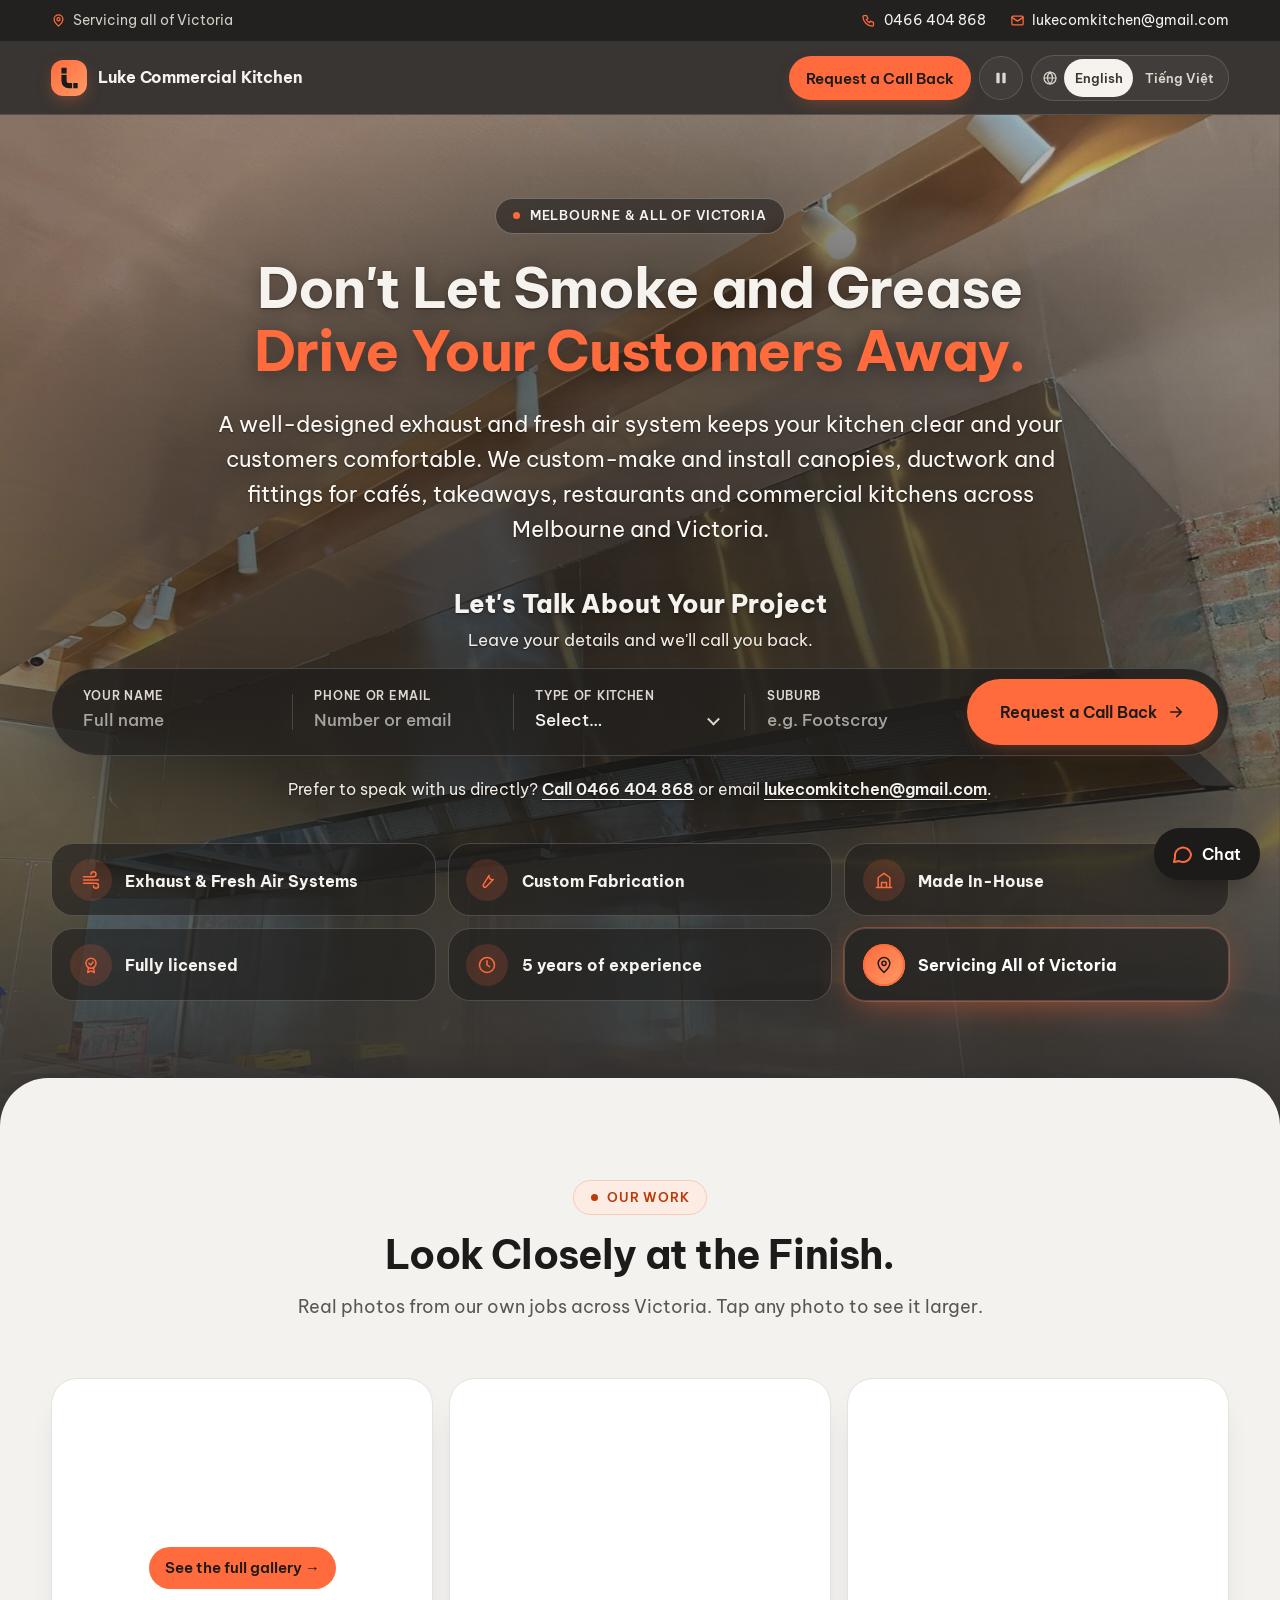
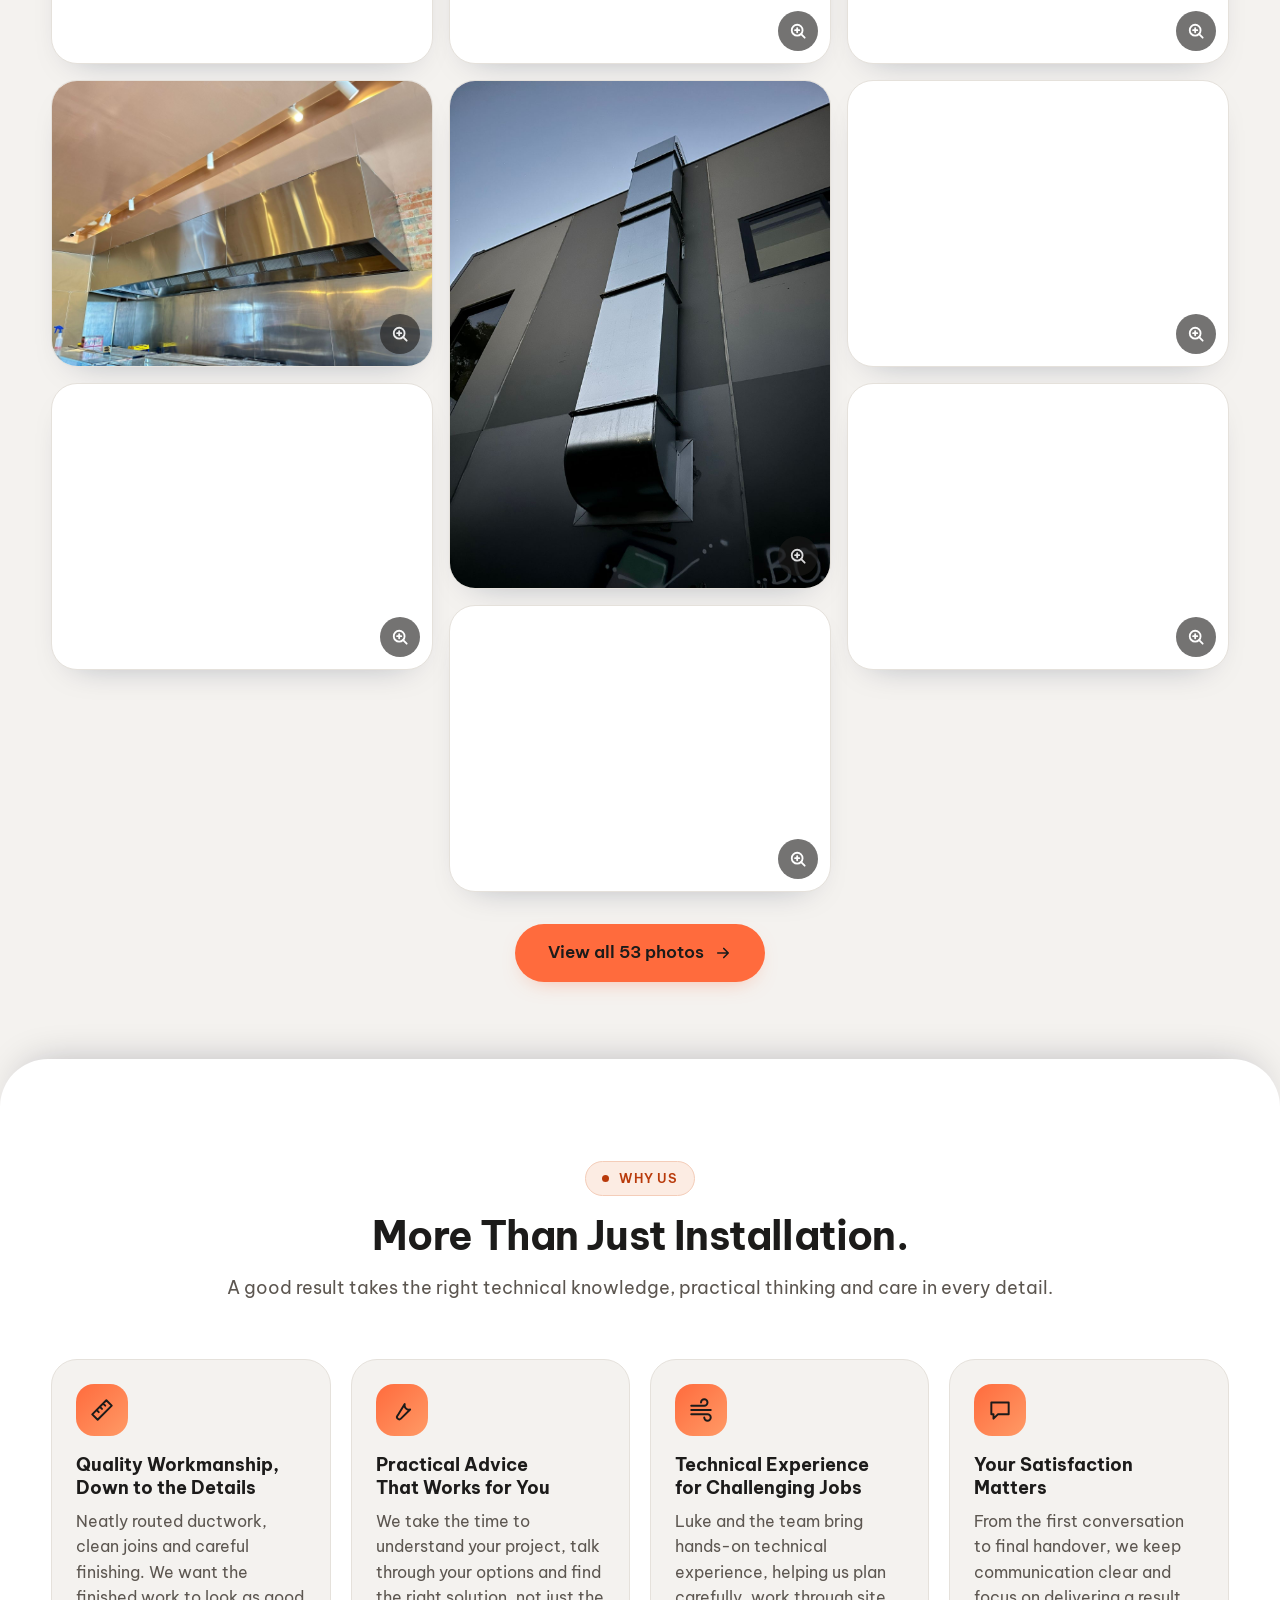
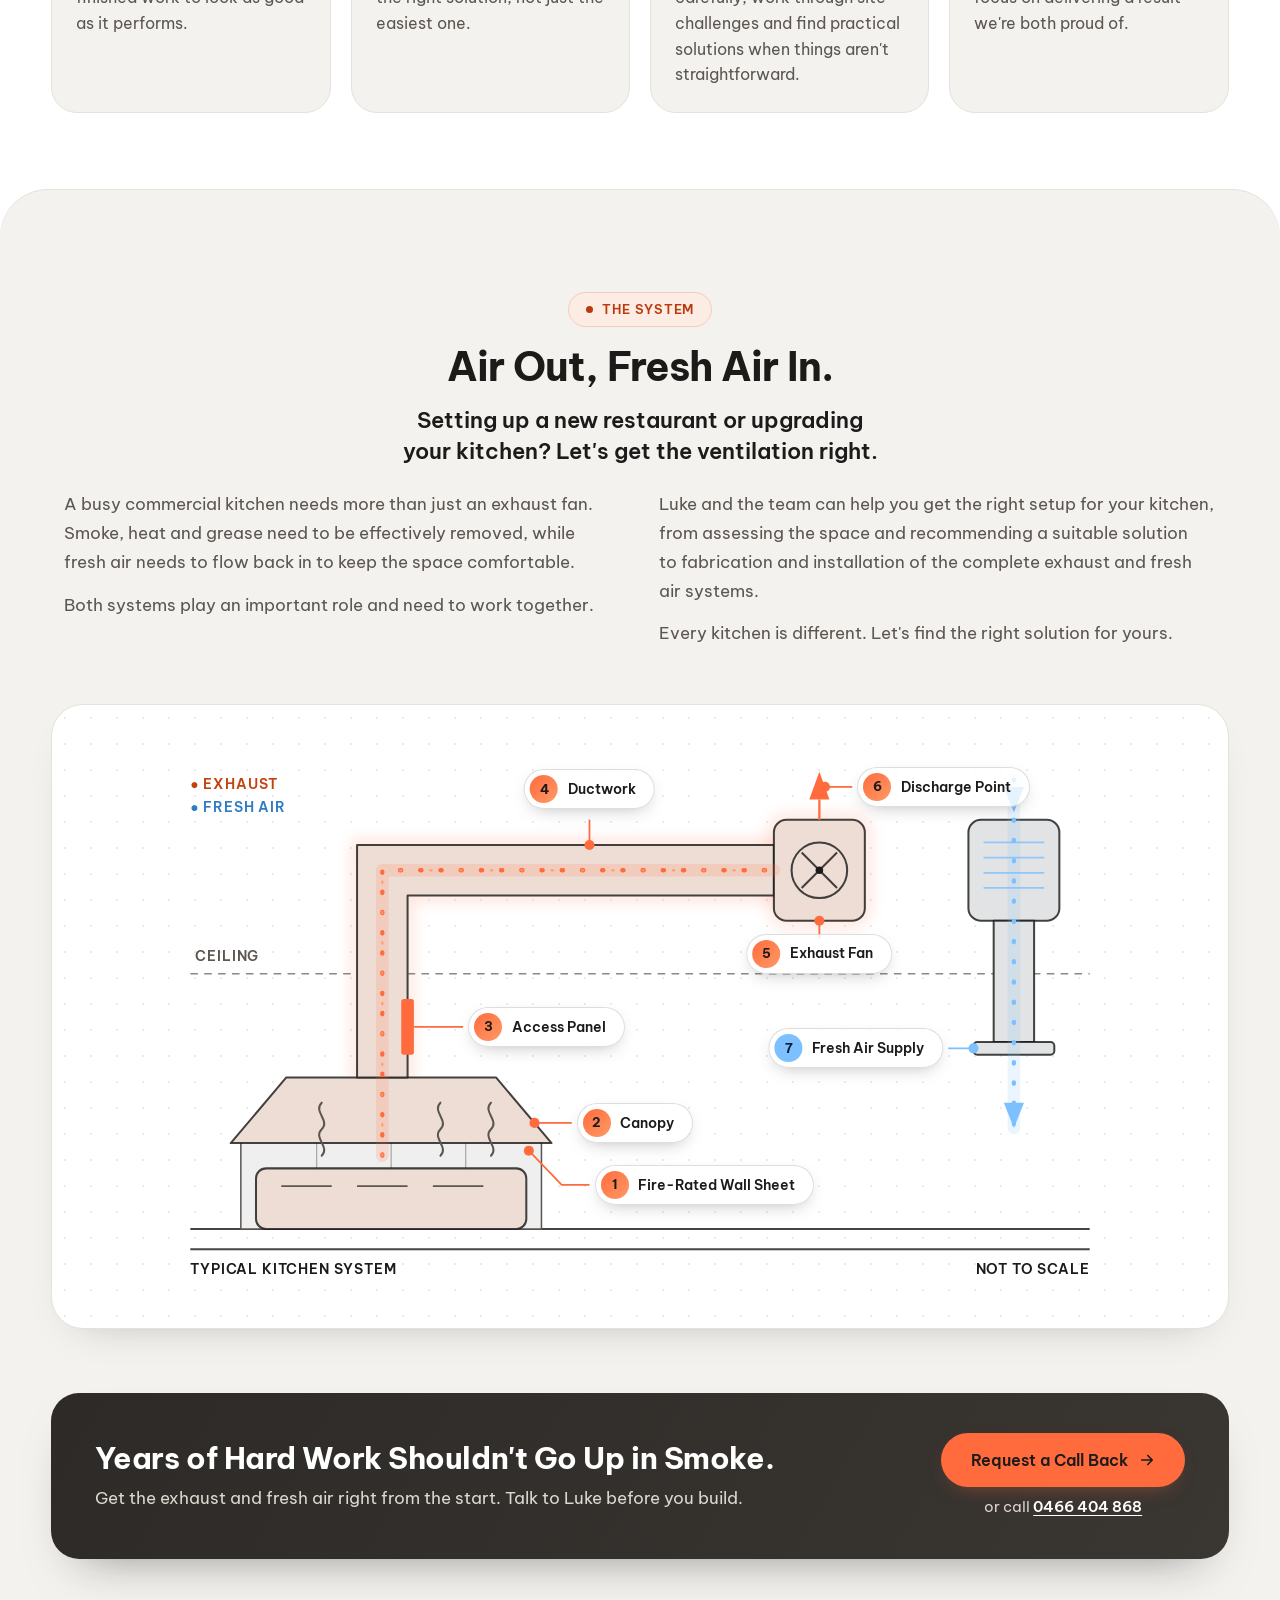
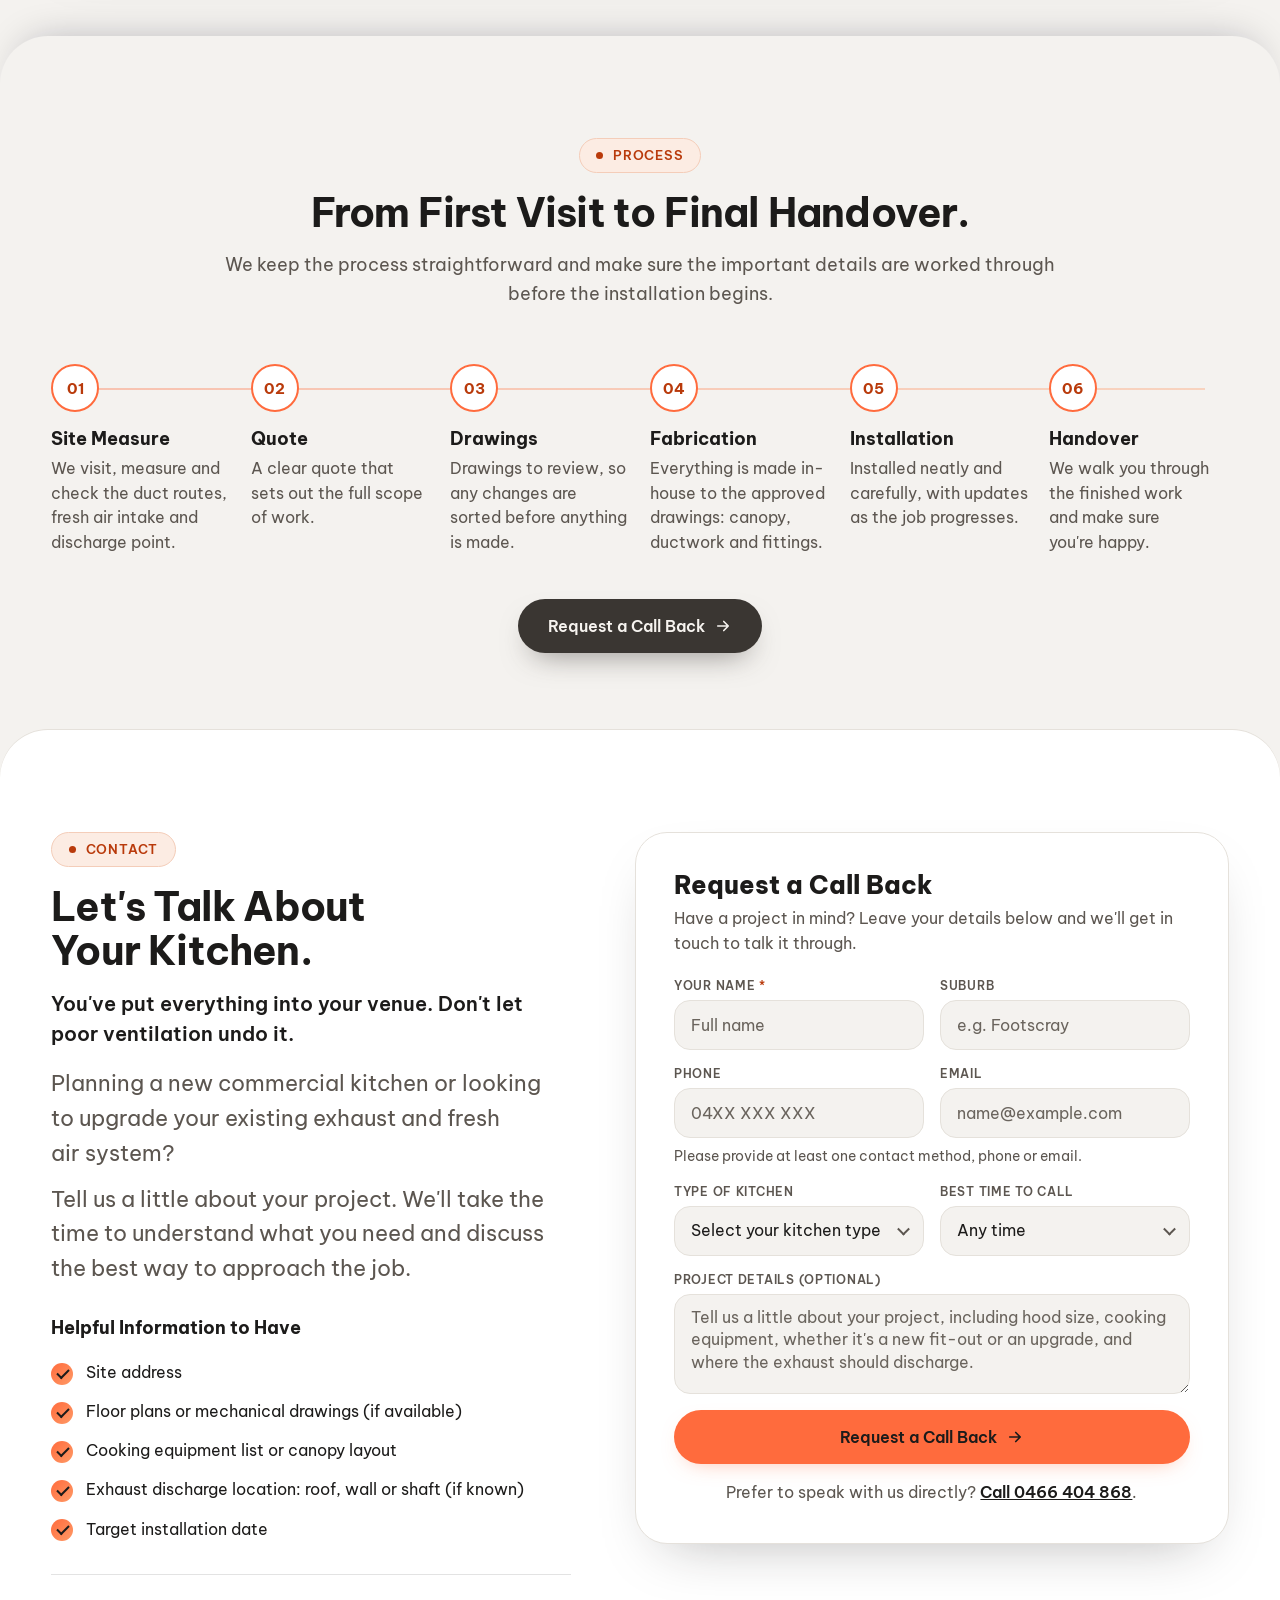
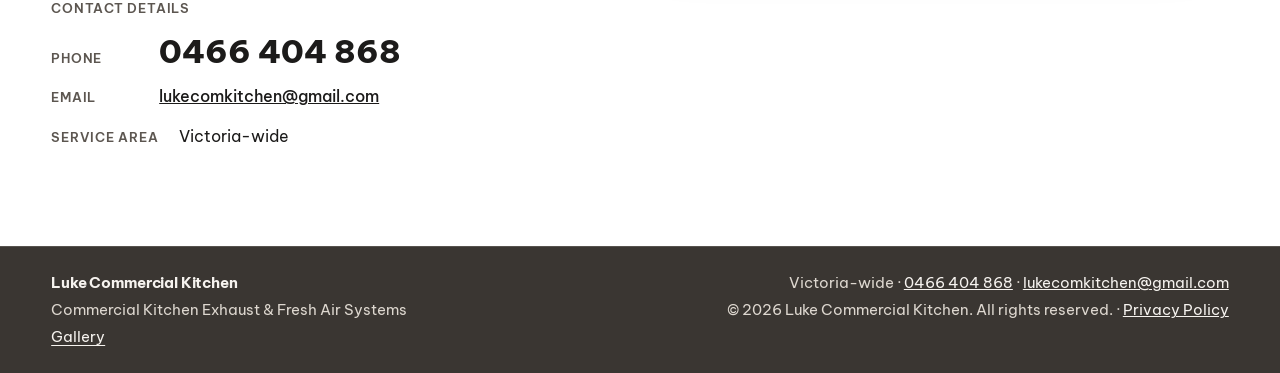
==== commit 432d1b8f: "Revert "Reposition the site as Luke's project portfolio" This reverts commit a80b4815c4b41f000f43311" ====
--- a/index.html
+++ b/index.html
@@ -20,36 +20,45 @@
     window.dataLayer = window.dataLayer || [];
     window.gtag = function () { dataLayer.push(arguments); };
     gtag('js', new Date());
+    gtag('config', 'AW-18563134906');
     gtag('config', 'G-7BVN9K5DFZ');
   })();
 </script>
-<title>Luke Commercial Kitchen · Commercial Kitchen Exhaust &amp; Fresh Air Projects, Victoria</title>
-<meta name="description" content="Project portfolio of Luke: commercial kitchen exhaust and fresh air systems, from site measure and drawings to fabrication and hands-on installation, across Melbourne and Victoria.">
+<title>Luke Commercial Kitchen · Commercial Kitchen Exhaust &amp; Fresh Air, Melbourne &amp; Victoria</title>
+<meta name="description" content="Commercial kitchen exhaust and fresh air systems, fabricated and installed across Melbourne and Victoria. Practical advice, neat workmanship. Call 0466 404 868.">
 <link rel="canonical" href="https://lukecomkitchen.com/">
 <link rel="alternate" hreflang="en-AU" href="https://lukecomkitchen.com/">
 <link rel="alternate" hreflang="vi" href="https://lukecomkitchen.com/vi/">
 <link rel="alternate" hreflang="x-default" href="https://lukecomkitchen.com/">
 <meta property="og:type" content="website">
-<meta property="og:title" content="Luke Commercial Kitchen · Commercial Kitchen Exhaust &amp; Fresh Air Projects, Victoria">
-<meta property="og:description" content="Project portfolio of Luke: commercial kitchen exhaust and fresh air systems, from site measure and drawings to fabrication and hands-on installation, across Melbourne and Victoria.">
+<meta property="og:title" content="Luke Commercial Kitchen · Commercial Kitchen Exhaust &amp; Fresh Air, Melbourne &amp; Victoria">
+<meta property="og:description" content="Commercial kitchen exhaust and fresh air systems, fabricated and installed across Melbourne and Victoria. Practical advice, neat workmanship. Call 0466 404 868.">
 <meta property="og:url" content="https://lukecomkitchen.com/">
 <meta property="og:locale" content="en_AU">
 <meta property="og:site_name" content="Luke Commercial Kitchen">
-<meta property="og:image" content="https://lukecomkitchen.com/assets/og-en.jpg?v=e6362aa29f">
+<meta property="og:image" content="https://lukecomkitchen.com/assets/og-en.jpg?v=420781b066">
 <meta property="og:image:width" content="1200">
 <meta property="og:image:height" content="630">
-<meta property="og:image:alt" content="Luke Commercial Kitchen: commercial kitchen exhaust and fresh air projects in Melbourne and Victoria">
+<meta property="og:image:alt" content="Luke Commercial Kitchen: commercial kitchen exhaust and fresh air systems in Melbourne and Victoria">
 <meta name="twitter:card" content="summary_large_image">
 <meta name="theme-color" content="#1C1B1A">
 <link rel="icon" href="assets/favicon.svg" type="image/svg+xml">
 <link rel="preconnect" href="https://fonts.googleapis.com">
 <link rel="preconnect" href="https://fonts.gstatic.com" crossorigin>
 <link rel="stylesheet" href="https://fonts.googleapis.com/css2?family=Be+Vietnam+Pro:wght@400;500;600;700;800&amp;display=swap">
-<link rel="stylesheet" href="assets/styles.css?v=b9e453c412">
-<script type="application/ld+json">{"@context":"https://schema.org","@type":"Person","name":"Luke","url":"https://lukecomkitchen.com/","jobTitle":"Commercial kitchen exhaust and fresh air project lead","description":"Project portfolio of Luke: commercial kitchen exhaust and fresh air systems, from site measure and drawings to fabrication and hands-on installation, across Melbourne and Victoria.","workLocation":{"@type":"Place","name":"Melbourne and Victoria, Australia"},"knowsAbout":["Commercial kitchen exhaust systems","Fresh air systems","Ductwork fabrication","HVAC installation"],"email":"lukecomkitchen@gmail.com"}</script>
+<link rel="stylesheet" href="assets/styles.css?v=8e816bebac">
+<script type="application/ld+json">{"@context":"https://schema.org","@type":"LocalBusiness","name":"Luke Commercial Kitchen","telephone":"+61466404868","url":"https://lukecomkitchen.com/","areaServed":{"@type":"State","name":"Victoria, Australia"},"description":"Commercial kitchen exhaust and fresh air systems, fabricated and installed across Melbourne and Victoria. Practical advice, neat workmanship. Call 0466 404 868.","email":"lukecomkitchen@gmail.com"}</script>
 </head>
 <body>
 <div class="pg lang-en" id="top" data-lang="en" data-view="en" data-site="{&quot;badEmail&quot;:&quot;That email address doesn't look quite right. Please check it and try again.&quot;,&quot;required&quot;:&quot;Please add your name and a phone number or email so we can get back to you.&quot;,&quot;okSent&quot;:&quot;Thank you! We've received your request and will be in touch within 2 business days.&quot;,&quot;okSms&quot;:&quot;Your messaging app should open with your details ready to send – just press send. If it doesn't open, give us a call on&quot;,&quot;errSend&quot;:&quot;Sorry, something went wrong sending your request. Please try again, or call us on&quot;,&quot;sending&quot;:&quot;Sending…&quot;,&quot;smsHead&quot;:&quot;Call back request from the website&quot;,&quot;phone&quot;:&quot;0466 404 868&quot;,&quot;tel&quot;:&quot;tel:+61466404868&quot;,&quot;sms&quot;:&quot;sms:+61466404868&quot;,&quot;key&quot;:&quot;335a515e-727e-4c8e-8eaf-f16c578c7db8&quot;,&quot;company&quot;:&quot;Luke Commercial Kitchen&quot;,&quot;pause&quot;:&quot;Pause animation&quot;,&quot;play&quot;:&quot;Play animation&quot;,&quot;labels&quot;:{&quot;name&quot;:&quot;Your Name&quot;,&quot;phone&quot;:&quot;Phone&quot;,&quot;email&quot;:&quot;Email&quot;,&quot;suburb&quot;:&quot;Suburb&quot;,&quot;kitchen_type&quot;:&quot;Type of Kitchen&quot;,&quot;request&quot;:&quot;What would you like?&quot;,&quot;system&quot;:&quot;System needed&quot;,&quot;call_time&quot;:&quot;Best Time to Call&quot;,&quot;details&quot;:&quot;Project Details (Optional)&quot;}}">
+
+  <div class="util" aria-label="Contact details">
+    <div class="in util-in">
+      <a href="tel:+61466404868"><svg width="15" height="15" viewBox="0 0 24 24" fill="none" stroke="currentColor" stroke-width="2" stroke-linecap="round" stroke-linejoin="round" aria-hidden="true"><path d="M5 4h4l2 5-2.5 1.5a11 11 0 0 0 5 5L15 13l5 2v4a2 2 0 0 1-2 2A16 16 0 0 1 3 6a2 2 0 0 1 2-2z"/></svg><span>0466 404 868</span></a>
+      <a href="mailto:lukecomkitchen@gmail.com"><svg width="15" height="15" viewBox="0 0 24 24" fill="none" stroke="currentColor" stroke-width="2" stroke-linecap="round" stroke-linejoin="round" aria-hidden="true"><rect x="3" y="5" width="18" height="14" rx="2"/><path d="m3 7 9 6 9-6"/></svg><span class="util-full">lukecomkitchen@gmail.com</span><span class="util-short" aria-hidden="true">Email</span></a>
+      <span class="util-area"><svg width="15" height="15" viewBox="0 0 24 24" fill="none" stroke="currentColor" stroke-width="2" stroke-linecap="round" stroke-linejoin="round" aria-hidden="true"><path d="M12 21s7-6.2 7-11a7 7 0 0 0-14 0c0 4.8 7 11 7 11z"/><circle cx="12" cy="10" r="2.5"/></svg><span>Servicing all of Victoria</span></span>
+    </div>
+  </div>
 
   <header class="top">
     <div class="in top-in">
@@ -58,13 +67,15 @@
         <span class="lname">Luke <span class="lname2">Commercial Kitchen</span></span>
       </a>
       <nav class="nav" aria-label="Main menu">
-        <a href="#work">Work</a>
-        <a href="#capabilities">Capabilities</a>
-        <a href="#about">About</a>
-        <a href="#process">Approach</a>
+        <a href="gallery/" data-spy="work">Gallery</a>
+        <a href="#why">Why Us</a>
+        <a href="#system">The System</a>
+        <a href="#process">Process</a>
         <a href="#contact">Contact</a>
       </nav>
       <div class="top-r">
+        <a class="btn btn-ghost btn-sm hdr-cta" href="tel:+61466404868"><svg width="18" height="18" viewBox="0 0 24 24" fill="none" stroke="currentColor" stroke-width="2" stroke-linecap="round" stroke-linejoin="round" aria-hidden="true"><path d="M5 4h4l2 5-2.5 1.5a11 11 0 0 0 5 5L15 13l5 2v4a2 2 0 0 1-2 2A16 16 0 0 1 3 6a2 2 0 0 1 2-2z"/></svg><span>0466 404 868</span></a>
+        <a class="btn btn-primary btn-sm hdr-cta" href="#contact">Request a Call Back</a>
         <button class="iconbtn js-motion" type="button" aria-label="Pause animation" title="Pause animation">
           <svg class="ic-pause" width="16" height="16" viewBox="0 0 24 24" fill="currentColor" aria-hidden="true"><rect x="5" y="4" width="5" height="16" rx="1.5"/><rect x="14" y="4" width="5" height="16" rx="1.5"/></svg>
           <svg class="ic-play" width="16" height="16" viewBox="0 0 24 24" fill="currentColor" aria-hidden="true"><path d="M7 4.5v15a1 1 0 0 0 1.5.9l12-7.5a1 1 0 0 0 0-1.8l-12-7.5A1 1 0 0 0 7 4.5z"/></svg>
@@ -82,17 +93,33 @@
   <section class="hero dark hero-photo">
     <div class="hero-bg" aria-hidden="true"><img src="assets/photos/p51.jpg?v=cb03959642" alt="" width="1600" height="1200" fetchpriority="high" decoding="async"></div>
     <div class="in in-w">
-      <p class="tag">Project portfolio · Melbourne & Victoria</p>
-      <h1 class="h1"><span class="l1">Exhaust and Fresh Air Systems,</span> <span class="l2">From Workshop to Rooftop.</span></h1>
-      <p class="lede">Luke leads commercial kitchen exhaust and fresh air projects across Melbourne and Victoria, and installs them himself. He is on site for every project shown here, from the first measure-up to handover.</p>
-      <div class="hero-btns"><a class="btn btn-primary btn-lg" href="#work">View the work <svg class="arr" width="18" height="18" viewBox="0 0 24 24" fill="none" stroke="currentColor" stroke-width="2.2" stroke-linecap="round" stroke-linejoin="round" aria-hidden="true"><path d="M5 12h14M13 6l6 6-6 6"/></svg></a><a class="btn btn-ghost btn-lg" href="#about">About Luke</a></div>
-      <ul class="tchips" aria-label="Capabilities at a glance">
+      <p class="tag">Melbourne & all of Victoria</p>
+      <h1 class="h1"><span class="l1">Don't Let Smoke and Grease</span> <span class="l2">Drive Your Customers Away.</span></h1>
+      <p class="lede">A well-designed exhaust and fresh air system keeps your kitchen clear and your customers comfortable. We custom-make and install canopies, ductwork and fittings for cafés, takeaways, restaurants and commercial kitchens across Melbourne and Victoria.</p>
+
+      <div class="qwrap" id="quote">
+        <h2 class="qtitle">Let's Talk About Your Project</h2>
+        <p class="qcap">Leave your details and we'll call you back.</p>
+        <form class="qbar js-enquiry" novalidate>
+          <input type="hidden" name="source" value="Hero form (EN)">
+          <label class="qf"><span class="ql">Your Name</span><input type="text" name="name" autocomplete="name" placeholder="Full name" required></label>
+          <label class="qf"><span class="ql">Phone or Email</span><input type="text" name="contact" autocomplete="tel" placeholder="Number or email"></label>
+          <label class="qf"><span class="ql">Type of Kitchen</span><span class="sel"><select name="kitchen_type"><option value="" selected>Select…</option><option value="Takeaway">Takeaway</option><option value="Café">Café</option><option value="Restaurant">Restaurant</option><option value="Hotel">Hotel</option><option value="School">School</option><option value="Food truck">Food truck</option><option value="Large kitchen">Large kitchen</option><option value="Others">Others</option></select></span></label>
+          <label class="qf"><span class="ql">Suburb</span><input type="text" name="suburb" autocomplete="address-level2" placeholder="e.g. Footscray"></label>
+          <button class="btn btn-primary" type="submit">Request a Call Back <svg class="arr" width="18" height="18" viewBox="0 0 24 24" fill="none" stroke="currentColor" stroke-width="2.2" stroke-linecap="round" stroke-linejoin="round" aria-hidden="true"><path d="M5 12h14M13 6l6 6-6 6"/></svg></button>
+        </form>
+        <p class="notice" role="status" hidden></p>
+      </div>
+
+      <p class="after">Prefer to speak with us directly? <a href="tel:+61466404868">Call 0466 404 868</a> or email <a href="mailto:lukecomkitchen@gmail.com">lukecomkitchen@gmail.com</a>.</p>
+
+      <ul class="tchips" aria-label="What we do">
         <li class="chip-sys"><span class="tic"><svg viewBox="0 0 24 24" aria-hidden="true"><path d="M3 8h12a3 3 0 1 0-3-3M3 16h15a3 3 0 1 1-3 3M3 12h18"/></svg></span><span><span class="v">Exhaust &amp; Fresh Air Systems</span></span></li>
         <li><span class="tic"><svg viewBox="0 0 24 24" aria-hidden="true"><path d="M14.5 6.5a4 4 0 0 0 5 5L11 20a2.1 2.1 0 0 1-3-3z"/></svg></span><span><span class="v">Custom Fabrication</span></span></li>
-        <li><span class="tic"><svg viewBox="0 0 24 24" aria-hidden="true"><path d="M3 21h18M5 21V9l7-5 7 5v12M9 21v-6h6v6"/></svg></span><span><span class="v">Hands-On Installation</span></span></li>
-        <li><span class="tic"><svg viewBox="0 0 24 24" aria-hidden="true"><circle cx="12" cy="10" r="6"/><path d="M9 15l-1 6 4-2 4 2-1-6M9.5 10l2 2 3-3.5"/></svg></span><span><span class="v">Civil Engineering Background</span></span></li>
-        <li><span class="tic"><svg viewBox="0 0 24 24" aria-hidden="true"><circle cx="12" cy="12" r="9"/><path d="M12 7v5l3 2"/></svg></span><span><span class="v">5 Years in HVAC &amp; Kitchen Ventilation</span></span></li>
-        <li class="chip-area"><span class="tic"><svg viewBox="0 0 24 24" aria-hidden="true"><path d="M12 21s7-6.2 7-11a7 7 0 0 0-14 0c0 4.8 7 11 7 11z"/><circle cx="12" cy="10" r="2.5"/></svg></span><span><span class="v">Melbourne &amp; Victoria</span></span></li>
+        <li><span class="tic"><svg viewBox="0 0 24 24" aria-hidden="true"><path d="M3 21h18M5 21V9l7-5 7 5v12M9 21v-6h6v6"/></svg></span><span><span class="v">Made In-House</span></span></li>
+        <li><span class="tic"><svg viewBox="0 0 24 24" aria-hidden="true"><circle cx="12" cy="10" r="6"/><path d="M9 15l-1 6 4-2 4 2-1-6M9.5 10l2 2 3-3.5"/></svg></span><span><span class="v">Fully licensed</span></span></li>
+        <li><span class="tic"><svg viewBox="0 0 24 24" aria-hidden="true"><circle cx="12" cy="12" r="9"/><path d="M12 7v5l3 2"/></svg></span><span><span class="v">5 years of experience</span></span></li>
+        <li class="chip-area"><span class="tic"><svg viewBox="0 0 24 24" aria-hidden="true"><path d="M12 21s7-6.2 7-11a7 7 0 0 0-14 0c0 4.8 7 11 7 11z"/><circle cx="12" cy="10" r="2.5"/></svg></span><span><span class="v">Servicing All of Victoria</span></span></li>
       </ul>
     </div>
   </section>
@@ -100,41 +127,44 @@
   <main>
     <section class="sec sheet light alt" id="work">
       <div class="in">
-        <div class="shead"><p class="tag">Selected work</p><h2 class="h2">Look Closely at the Finish.</h2><p class="sub">Real photos from projects Luke has led across Victoria: canopies, ductwork, rooftop fans and fit-outs. Tap any photo to see it larger.</p></div>
-        <ul class="tiles masonry"><li class="tile tile-more more-first"><a class="more-link" href="gallery/"><img class="pimg" src="assets/photos/p62.jpg?v=6ea1f09747" alt="" width="1600" height="1200" loading="lazy" decoding="async"><span class="more-over"><b>+45</b><span>more photos</span><em><span class="mt-long">See the full gallery</span><span class="mt-short">View all</span> →</em></span></a></li><li class="tile" data-cat="canopies"><button class="ph tilebtn" type="button" data-full="assets/photos/p51.jpg?v=cb03959642" data-alt="Finished stainless steel canopy with wall sheeting" aria-label="View larger photo: Finished stainless steel canopy with wall sheeting"><img class="pimg" src="assets/photos/p51.jpg?v=cb03959642" alt="Finished stainless steel canopy with wall sheeting" width="1600" height="1200" loading="lazy" decoding="async"><span class="tcap">Finished stainless steel canopy with wall sheeting</span></button></li>
-<li class="tile" data-cat="roof"><button class="ph tilebtn" type="button" data-full="assets/photos/p59.jpg?v=84d01b4d13" data-alt="Rooftop exhaust discharge at dusk" aria-label="View larger photo: Rooftop exhaust discharge at dusk"><img class="pimg" src="assets/photos/p59.jpg?v=84d01b4d13" alt="Rooftop exhaust discharge at dusk" width="1600" height="1200" loading="lazy" decoding="async"><span class="tcap">Rooftop exhaust discharge at dusk</span></button></li>
-<li class="tile" data-cat="canopies"><button class="ph tilebtn" type="button" data-full="assets/photos/p42.jpg?v=a6aab970ed" data-alt="Long canopy in a finished commercial kitchen" aria-label="View larger photo: Long canopy in a finished commercial kitchen"><img class="pimg" src="assets/photos/p42.jpg?v=a6aab970ed" alt="Long canopy in a finished commercial kitchen" width="1024" height="768" loading="lazy" decoding="async"><span class="tcap">Long canopy in a finished commercial kitchen</span></button></li>
-<li class="tile" data-cat="ductwork"><button class="ph tilebtn" type="button" data-full="assets/photos/p39.jpg?v=91ad72ced3" data-alt="Galvanised exhaust riser on an external wall" aria-label="View larger photo: Galvanised exhaust riser on an external wall"><img class="pimg" src="assets/photos/p39.jpg?v=91ad72ced3" alt="Galvanised exhaust riser on an external wall" width="1200" height="1600" loading="lazy" decoding="async"><span class="tcap">Galvanised exhaust riser on an external wall</span></button></li>
-<li class="tile" data-cat="canopies"><button class="ph tilebtn" type="button" data-full="assets/photos/p58.jpg?v=a8602c1f39" data-alt="Canopy with fresh air supply grilles and wall sheeting" aria-label="View larger photo: Canopy with fresh air supply grilles and wall sheeting"><img class="pimg" src="assets/photos/p58.jpg?v=a8602c1f39" alt="Canopy with fresh air supply grilles and wall sheeting" width="1600" height="1200" loading="lazy" decoding="async"><span class="tcap">Canopy with fresh air supply grilles and wall sheeting</span></button></li>
-<li class="tile" data-cat="canopies"><button class="ph tilebtn" type="button" data-full="assets/photos/p31.jpg?v=84a109afd4" data-alt="Canopy fabricated in the workshop, ready for delivery" aria-label="View larger photo: Canopy fabricated in the workshop, ready for delivery"><img class="pimg" src="assets/photos/p31.jpg?v=84a109afd4" alt="Canopy fabricated in the workshop, ready for delivery" width="1600" height="1200" loading="lazy" decoding="async"><span class="tcap">Canopy fabricated in the workshop, ready for delivery</span></button></li>
-<li class="tile" data-cat="roof"><button class="ph tilebtn" type="button" data-full="assets/photos/p38.jpg?v=7e31c3312d" data-alt="Exhaust fan and ductwork on a roof beside solar panels" aria-label="View larger photo: Exhaust fan and ductwork on a roof beside solar panels"><img class="pimg" src="assets/photos/p38.jpg?v=7e31c3312d" alt="Exhaust fan and ductwork on a roof beside solar panels" width="1600" height="1200" loading="lazy" decoding="async"><span class="tcap">Exhaust fan and ductwork on a roof beside solar panels</span></button></li>
-<li class="tile" data-cat="ductwork"><button class="ph tilebtn" type="button" data-full="assets/photos/p49.jpg?v=183fe516a2" data-alt="Large ductwork rising to a high warehouse ceiling" aria-label="View larger photo: Large ductwork rising to a high warehouse ceiling"><img class="pimg" src="assets/photos/p49.jpg?v=183fe516a2" alt="Large ductwork rising to a high warehouse ceiling" width="1600" height="1200" loading="lazy" decoding="async"><span class="tcap">Large ductwork rising to a high warehouse ceiling</span></button></li></ul>
-        <dialog class="lb" aria-label="Selected work"><img class="lbimg" src="" alt=""><button class="lbbtn lbclose" type="button" aria-label="Close"><svg viewBox="0 0 24 24" width="22" height="22" fill="none" stroke="currentColor" stroke-width="2.2" stroke-linecap="round" stroke-linejoin="round" aria-hidden="true"><path d="M6 6l12 12M18 6L6 18"/></svg></button><button class="lbbtn lbprev" type="button" aria-label="Previous photo"><svg viewBox="0 0 24 24" width="22" height="22" fill="none" stroke="currentColor" stroke-width="2.2" stroke-linecap="round" stroke-linejoin="round" aria-hidden="true"><path d="M15 5l-7 7 7 7"/></svg></button><span class="lbcount" aria-live="polite"></span><button class="lbbtn lbnext" type="button" aria-label="Next photo"><svg viewBox="0 0 24 24" width="22" height="22" fill="none" stroke="currentColor" stroke-width="2.2" stroke-linecap="round" stroke-linejoin="round" aria-hidden="true"><path d="M9 5l7 7-7 7"/></svg></button></dialog>
+        <div class="shead"><p class="tag">Our work</p><h2 class="h2">Look Closely at the Finish.</h2><p class="sub">Real photos from our own jobs across Victoria. Tap any photo to see it larger.</p></div>
+        <ul class="tiles masonry"><li class="tile tile-more more-first"><a class="more-link" href="gallery/"><img class="pimg" src="assets/photos/p62.jpg?v=6ea1f09747" alt="" width="1600" height="1200" loading="lazy" decoding="async"><span class="more-over"><b>+45</b><span>more photos</span><em><span class="mt-long">See the full gallery</span><span class="mt-short">View all</span> →</em></span></a></li><li class="tile" data-cat="canopies"><button class="ph tilebtn" type="button" data-full="assets/photos/p51.jpg?v=cb03959642" data-alt="Finished stainless steel canopy with wall sheeting" aria-label="View larger photo: Finished stainless steel canopy with wall sheeting"><img class="pimg" src="assets/photos/p51.jpg?v=cb03959642" alt="Finished stainless steel canopy with wall sheeting" width="1600" height="1200" loading="lazy" decoding="async"></button></li>
+<li class="tile" data-cat="roof"><button class="ph tilebtn" type="button" data-full="assets/photos/p59.jpg?v=84d01b4d13" data-alt="Rooftop exhaust discharge at dusk" aria-label="View larger photo: Rooftop exhaust discharge at dusk"><img class="pimg" src="assets/photos/p59.jpg?v=84d01b4d13" alt="Rooftop exhaust discharge at dusk" width="1600" height="1200" loading="lazy" decoding="async"></button></li>
+<li class="tile" data-cat="canopies"><button class="ph tilebtn" type="button" data-full="assets/photos/p42.jpg?v=a6aab970ed" data-alt="Long canopy in a finished commercial kitchen" aria-label="View larger photo: Long canopy in a finished commercial kitchen"><img class="pimg" src="assets/photos/p42.jpg?v=a6aab970ed" alt="Long canopy in a finished commercial kitchen" width="1024" height="768" loading="lazy" decoding="async"></button></li>
+<li class="tile" data-cat="ductwork"><button class="ph tilebtn" type="button" data-full="assets/photos/p39.jpg?v=91ad72ced3" data-alt="Galvanised exhaust riser on an external wall" aria-label="View larger photo: Galvanised exhaust riser on an external wall"><img class="pimg" src="assets/photos/p39.jpg?v=91ad72ced3" alt="Galvanised exhaust riser on an external wall" width="1200" height="1600" loading="lazy" decoding="async"></button></li>
+<li class="tile" data-cat="canopies"><button class="ph tilebtn" type="button" data-full="assets/photos/p58.jpg?v=a8602c1f39" data-alt="Canopy with fresh air supply grilles and wall sheeting" aria-label="View larger photo: Canopy with fresh air supply grilles and wall sheeting"><img class="pimg" src="assets/photos/p58.jpg?v=a8602c1f39" alt="Canopy with fresh air supply grilles and wall sheeting" width="1600" height="1200" loading="lazy" decoding="async"></button></li>
+<li class="tile" data-cat="canopies"><button class="ph tilebtn" type="button" data-full="assets/photos/p31.jpg?v=84a109afd4" data-alt="Canopy fabricated in our workshop, ready for delivery" aria-label="View larger photo: Canopy fabricated in our workshop, ready for delivery"><img class="pimg" src="assets/photos/p31.jpg?v=84a109afd4" alt="Canopy fabricated in our workshop, ready for delivery" width="1600" height="1200" loading="lazy" decoding="async"></button></li>
+<li class="tile" data-cat="roof"><button class="ph tilebtn" type="button" data-full="assets/photos/p38.jpg?v=7e31c3312d" data-alt="Exhaust fan and ductwork on a roof beside solar panels" aria-label="View larger photo: Exhaust fan and ductwork on a roof beside solar panels"><img class="pimg" src="assets/photos/p38.jpg?v=7e31c3312d" alt="Exhaust fan and ductwork on a roof beside solar panels" width="1600" height="1200" loading="lazy" decoding="async"></button></li>
+<li class="tile" data-cat="ductwork"><button class="ph tilebtn" type="button" data-full="assets/photos/p49.jpg?v=183fe516a2" data-alt="Large ductwork rising to a high warehouse ceiling" aria-label="View larger photo: Large ductwork rising to a high warehouse ceiling"><img class="pimg" src="assets/photos/p49.jpg?v=183fe516a2" alt="Large ductwork rising to a high warehouse ceiling" width="1600" height="1200" loading="lazy" decoding="async"></button></li></ul>
+        <dialog class="lb" aria-label="Our work"><img class="lbimg" src="" alt=""><button class="lbbtn lbclose" type="button" aria-label="Close"><svg viewBox="0 0 24 24" width="22" height="22" fill="none" stroke="currentColor" stroke-width="2.2" stroke-linecap="round" stroke-linejoin="round" aria-hidden="true"><path d="M6 6l12 12M18 6L6 18"/></svg></button><button class="lbbtn lbprev" type="button" aria-label="Previous photo"><svg viewBox="0 0 24 24" width="22" height="22" fill="none" stroke="currentColor" stroke-width="2.2" stroke-linecap="round" stroke-linejoin="round" aria-hidden="true"><path d="M15 5l-7 7 7 7"/></svg></button><span class="lbcount" aria-live="polite"></span><button class="lbbtn lbnext" type="button" aria-label="Next photo"><svg viewBox="0 0 24 24" width="22" height="22" fill="none" stroke="currentColor" stroke-width="2.2" stroke-linecap="round" stroke-linejoin="round" aria-hidden="true"><path d="M9 5l7 7-7 7"/></svg></button></dialog>
         <div class="center"><a class="btn btn-primary btn-lg" href="gallery/">View all 53 photos <svg class="arr" width="18" height="18" viewBox="0 0 24 24" fill="none" stroke="currentColor" stroke-width="2.2" stroke-linecap="round" stroke-linejoin="round" aria-hidden="true"><path d="M5 12h14M13 6l6 6-6 6"/></svg></a></div>
       </div>
     </section>
 
-    <section class="sec sheet light" id="capabilities">
+    <section class="sec sheet light" id="why">
       <div class="in">
-        <div class="shead"><p class="tag">Capabilities</p><h2 class="h2">Hands-On, From Start to Finish.</h2><p class="sub">Luke works across the whole project, not just the install: the measuring, the drawings, the making, the fitting and the paperwork that closes it out.</p></div>
-        <div class="expect cap6">
-          <div class="fc"><span class="fic"><svg viewBox="0 0 24 24" aria-hidden="true"><path d="M14.5 6.5a4 4 0 0 0 5 5L11 20a2.1 2.1 0 0 1-3-3z"/></svg></span><h3>Custom Fabrication</h3><p>Canopies, ductwork, fittings and stainless wall sheeting made to the approved drawings, with clean joins and careful finishing.</p></div>
-          <div class="fc"><span class="fic"><svg viewBox="0 0 24 24" aria-hidden="true"><path d="M3 8h12a3 3 0 1 0-3-3M3 16h15a3 3 0 1 1-3 3M3 12h18"/></svg></span><h3>Exhaust Systems</h3><p>Canopies, ductwork, access panels, exhaust fans and discharge points, planned as one system from the cooking line to the roof.</p></div>
-          <div class="fc"><span class="fic"><svg viewBox="0 0 24 24" aria-hidden="true"><path d="M12 3v18M5 8l7-5 7 5M5 16l7 5 7-5"/></svg></span><h3>Fresh Air Systems</h3><p>Supply fans and ductwork that bring clean outside air back into the kitchen to replace what is exhausted.</p></div>
-          <div class="fc"><span class="fic"><svg viewBox="0 0 24 24" aria-hidden="true"><path d="M3 16 16 3l5 5L8 21z M7 12l2 2 M10 9l2 2 M13 6l2 2"/></svg></span><h3>Hands-On Installation</h3><p>Luke installs the work himself, setting out and fitting each system neatly, and checking the details as the job progresses.</p></div>
-          <div class="fc"><span class="fic"><svg viewBox="0 0 24 24" aria-hidden="true"><path d="M3 21h18M5 21V5h14v16M9 9h6M9 13h6M9 17h3"/></svg></span><h3>Site Measure & Drawings</h3><p>Measuring up on site, gathering the inputs and drawing up the system, so routes, sizes and discharge points are settled before anything is made.</p></div>
-          <div class="fc"><span class="fic"><svg viewBox="0 0 24 24" aria-hidden="true"><path d="M7 3h8l4 4v14H7zM15 3v4h4M10 12l2 2 4-4"/></svg></span><h3>Documentation & Close-out</h3><p>Progress updates, document review, certification paperwork and as-built records, so the project is properly closed out at handover.</p></div>
-        </div>
+        <div class="shead">
+          <p class="tag">Why Us</p>
+          <h2 class="h2">More Than Just Installation.</h2>
+          <p class="sub">A good result takes the right technical knowledge, practical thinking and care in every detail.</p>
+        </div>
+        <div class="expect">
+          <div class="fc"><span class="fic"><svg viewBox="0 0 24 24" aria-hidden="true"><path d="M3 16 16 3l5 5L8 21z M7 12l2 2 M10 9l2 2 M13 6l2 2"/></svg></span><h3>Quality Workmanship, Down to the Details</h3><p>Neatly routed ductwork, clean joins and careful finishing. We want the finished work to look as good as it performs.</p></div>
+          <div class="fc"><span class="fic"><svg viewBox="0 0 24 24" aria-hidden="true"><path d="M14.5 6.5a4 4 0 0 0 5 5L11 20a2.1 2.1 0 0 1-3-3z"/></svg></span><h3>Practical Advice That Works for You</h3><p>We take the time to understand your project, talk through your options and find the right solution, not just the easiest one.</p></div>
+          <div class="fc"><span class="fic"><svg viewBox="0 0 24 24" aria-hidden="true"><path d="M3 8h12a3 3 0 1 0-3-3M3 16h15a3 3 0 1 1-3 3M3 12h18"/></svg></span><h3>Technical Experience for Challenging Jobs</h3><p>Luke and the team bring hands-on technical experience, helping us plan carefully, work through site challenges and find practical solutions when things aren't straightforward.</p></div>
+          <div class="fc"><span class="fic"><svg viewBox="0 0 24 24" aria-hidden="true"><path d="M4 5h16v11H10l-4 4v-4H4z"/></svg></span><h3>Your Satisfaction Matters</h3><p>From the first conversation to final handover, we keep communication clear and focus on delivering a result we're both proud of.</p></div>
+        </div>
+        
       </div>
     </section>
 
     <section class="sec sheet dark" id="system">
       <div class="in">
         <div class="shead">
-          <p class="tag">How it works</p>
+          <p class="tag">The system</p>
           <h2 class="h2">Air Out, Fresh Air In.</h2>
-          <p class="sys-lead">Every commercial kitchen needs its exhaust and fresh air working together.</p>
-          <div class="sys-intro"><div><p>A busy commercial kitchen needs more than just an exhaust fan. Smoke, heat and grease need to be effectively removed, while fresh air needs to flow back in to keep the space comfortable.</p><p>Both systems play an important role and need to work together.</p></div><div><p>Luke's projects cover the complete setup shown in the diagram, from the wall sheet and canopy through to the exhaust fan, discharge point and fresh air supply.</p><p>Every kitchen is different, so each system is planned around the space, the cooking line and where the air can discharge.</p></div></div>
+          <p class="sys-lead">Setting up a new restaurant or upgrading your kitchen? Let's get the ventilation right.</p>
+          <div class="sys-intro"><div><p>A busy commercial kitchen needs more than just an exhaust fan. Smoke, heat and grease need to be effectively removed, while fresh air needs to flow back in to keep the space comfortable.</p><p>Both systems play an important role and need to work together.</p></div><div><p>Luke and the team can help you get the right setup for your kitchen, from assessing the space and recommending a suitable solution to fabrication and installation of the complete exhaust and fresh air systems.</p><p>Every kitchen is different. Let's find the right solution for yours.</p></div></div>
         </div>
         <div class="sgrid">
           <figure class="panel">
@@ -219,55 +249,75 @@
             <li class="fa"><b aria-hidden="true">7</b>Fresh Air Supply</li>
           </ol>
         </div>
+        <div class="hook">
+          <div class="hook-text"><h3>Years of Hard Work Shouldn't Go Up in Smoke.</h3><p>Get the exhaust and fresh air right from the start. Talk to Luke before you build.</p></div>
+          <div class="hook-cta"><a class="btn btn-primary" href="#contact">Request a Call Back <svg class="arr" width="18" height="18" viewBox="0 0 24 24" fill="none" stroke="currentColor" stroke-width="2.2" stroke-linecap="round" stroke-linejoin="round" aria-hidden="true"><path d="M5 12h14M13 6l6 6-6 6"/></svg></a><span class="hook-call">or call <a href="tel:+61466404868">0466 404 868</a></span></div>
+        </div>
       </div>
     </section>
 
-    <section class="sec sheet light alt" id="behind">
+    <section class="sec sheet light alt" id="process">
       <div class="in">
-        <div class="shead"><p class="tag">Behind the work</p><h2 class="h2">From the Workshop to Handover.</h2><p class="sub">The finish you see starts well before installation day.</p></div>
-        <div class="behind"><figure class="bh"><img src="assets/photos/p31.jpg?v=84a109afd4" alt="Canopy fabricated in the workshop, ready for delivery." width="1600" height="1200" loading="lazy" decoding="async"><figcaption><b>Workshop</b><span>Canopy fabricated in the workshop, ready for delivery.</span></figcaption></figure><figure class="bh"><img src="assets/photos/p55.jpg?v=b35c17ab33" alt="Canopy and wall sheeting going in during construction." width="1200" height="1600" loading="lazy" decoding="async"><figcaption><b>On site</b><span>Canopy and wall sheeting going in during construction.</span></figcaption></figure><figure class="bh"><img src="assets/photos/p51.jpg?v=cb03959642" alt="Finished stainless canopy with wall sheeting." width="1600" height="1200" loading="lazy" decoding="async"><figcaption><b>Finished</b><span>Finished stainless canopy with wall sheeting.</span></figcaption></figure></div>
-      </div>
-    </section>
-
-    <section class="sec sheet dark" id="about">
-      <div class="in about-in">
-        <div class="about-l">
-          <p class="tag">About Luke</p>
-          <h2 class="h2">An Engineering Background, a Hands-On Approach.</h2>
-          <p>Luke started his career with five years in civil engineering before moving into HVAC. For the past five years he has worked in mechanical ventilation, focusing on commercial kitchen exhaust and fresh air systems.</p>
-          <p>He is on site for every project shown here and leads the work alongside the team: measuring up, drawing, installing with his own hands, keeping everyone updated, and finishing with the documents, certification and as-built records.</p>
-          <p class="about-em">The engineering background shows in the planning. The hands-on experience shows in the finish.</p>
-        </div>
-        <ul class="about-stats">
-          <li><b>5 yrs</b><span>Civil engineering</span></li>
-          <li><b>5 yrs</b><span>HVAC & kitchen ventilation</span></li>
-          <li><b>On site</b><span>For every project shown</span></li>
-        </ul>
-      </div>
-    </section>
-
-    <section class="sec sheet light" id="process">
-      <div class="in">
-        <div class="shead"><p class="tag">Approach</p><h2 class="h2">From Site Measure to Handover.</h2><p class="sub">A straightforward process, with the important details worked through before installation begins.</p></div>
+        <div class="shead"><p class="tag">Process</p><h2 class="h2">From First Visit to Final Handover.</h2><p class="sub">We keep the process straightforward and make sure the important details are worked through before the installation begins.</p></div>
         <ol class="tl">
-          <li><span class="tn" aria-hidden="true">01</span><div><h3>Site Measure</h3><p>Measure up and check the duct routes, fresh air intake and discharge point.</p></div></li>
-          <li><span class="tn" aria-hidden="true">02</span><div><h3>Scope</h3><p>A clear scope of work, agreed before anything is made.</p></div></li>
-          <li><span class="tn" aria-hidden="true">03</span><div><h3>Drawings</h3><p>Drawings prepared and reviewed, with any changes sorted before fabrication.</p></div></li>
-          <li><span class="tn" aria-hidden="true">04</span><div><h3>Fabrication</h3><p>Canopy, ductwork and fittings made to the approved drawings.</p></div></li>
+          <li><span class="tn" aria-hidden="true">01</span><div><h3>Site Measure</h3><p>We visit, measure and check the duct routes, fresh air intake and discharge point.</p></div></li>
+          <li><span class="tn" aria-hidden="true">02</span><div><h3>Quote</h3><p>A clear quote that sets out the full scope of work.</p></div></li>
+          <li><span class="tn" aria-hidden="true">03</span><div><h3>Drawings</h3><p>Drawings to review, so any changes are sorted before anything is made.</p></div></li>
+          <li><span class="tn" aria-hidden="true">04</span><div><h3>Fabrication</h3><p>Everything is made in-house to the approved drawings: canopy, ductwork and fittings.</p></div></li>
           <li><span class="tn" aria-hidden="true">05</span><div><h3>Installation</h3><p>Installed neatly and carefully, with updates as the job progresses.</p></div></li>
-          <li><span class="tn" aria-hidden="true">06</span><div><h3>Handover</h3><p>A walk-through of the finished system, with the documents and as-built records.</p></div></li>
+          <li><span class="tn" aria-hidden="true">06</span><div><h3>Handover</h3><p>We walk you through the finished work and make sure you're happy.</p></div></li>
         </ol>
+        <div class="center"><a class="btn btn-dark" href="#contact">Request a Call Back <svg class="arr" width="18" height="18" viewBox="0 0 24 24" fill="none" stroke="currentColor" stroke-width="2.2" stroke-linecap="round" stroke-linejoin="round" aria-hidden="true"><path d="M5 12h14M13 6l6 6-6 6"/></svg></a></div>
       </div>
     </section>
   </main>
 
-  <section class="sec sheet dark contact contact-s" id="contact">
-    <div class="in">
-      <div class="shead"><p class="tag">Contact</p><h2 class="h2">Get in Touch.</h2><p class="sub">For project enquiries or questions about the work shown here, Luke can be reached by email or phone.</p></div>
-      <div class="reach reach-s">
-        <div class="r"><span class="mono k">Email</span><a class="v" href="mailto:lukecomkitchen@gmail.com">lukecomkitchen@gmail.com</a></div>
-        <div class="r"><span class="mono k">Phone</span><a class="v" href="tel:+61466404868">0466 404 868</a></div>
-        <div class="r"><span class="mono k">Based in</span><span class="v">Melbourne & Victoria</span></div>
+  <section class="sec sheet dark contact" id="contact">
+    <div class="in in-w contact-in">
+      <div class="contact-l">
+        <p class="tag">Contact</p>
+        <h2 class="h2">Let's Talk About Your Kitchen.</h2>
+        <p class="chook">You've put everything into your venue. Don't let poor ventilation undo it.</p>
+        <p class="lede cintro">Planning a new commercial kitchen or looking to upgrade your existing exhaust and fresh air system?</p>
+        <p class="lede cintro cintro2">Tell us a little about your project. We'll take the time to understand what you need and discuss the best way to approach the job.</p>
+        <h3 class="sendh">Helpful Information to Have</h3>
+        <ul class="sendlist"><li>Site address</li><li>Floor plans or mechanical drawings (if available)</li><li>Cooking equipment list or canopy layout</li><li>Exhaust discharge location: roof, wall or shaft (if known)</li><li>Target installation date</li></ul>
+        <div class="reach">
+          <h3 class="mono reach-h">Contact Details</h3>
+          <div class="r"><span class="mono k">Phone</span><a class="big" href="tel:+61466404868">0466 404 868</a></div>
+          <div class="r"><span class="mono k">Email</span><a class="v" href="mailto:lukecomkitchen@gmail.com">lukecomkitchen@gmail.com</a></div>
+          <div class="r"><span class="mono k">Service Area</span><span>Victoria-wide</span></div>
+        </div>
+      </div>
+
+      <div class="contact-r">
+        <div class="fcard">
+          <h2>Request a Call Back</h2>
+          <p class="sub">Have a project in mind? Leave your details below and we'll get in touch to talk it through.</p>
+          <form class="form js-enquiry" novalidate>
+            <input type="hidden" name="source" value="Contact form (EN)">
+            <input type="hidden" name="request" value="Call me back">
+            <div class="row2">
+              <div class="field"><label for="c-name">Your Name <span class="req" aria-hidden="true">*</span></label><input id="c-name" type="text" name="name" autocomplete="name" placeholder="Full name" required></div>
+              <div class="field"><label for="c-suburb">Suburb</label><input id="c-suburb" type="text" name="suburb" autocomplete="address-level2" placeholder="e.g. Footscray"></div>
+            </div>
+            <div class="contactpair">
+              <div class="row2">
+                <div class="field"><label for="c-phone">Phone</label><input id="c-phone" type="tel" name="phone" autocomplete="tel" placeholder="04XX XXX XXX" aria-describedby="c-hint"></div>
+                <div class="field"><label for="c-email">Email</label><input id="c-email" type="email" name="email" autocomplete="email" placeholder="name@example.com" aria-describedby="c-hint"></div>
+              </div>
+              <p class="hint" id="c-hint">Please provide at least one contact method, phone or email.</p>
+            </div>
+            <div class="row2">
+              <div class="field"><label for="c-venue">Type of Kitchen</label><span class="sel"><select id="c-venue" name="kitchen_type"><option value="" selected>Select your kitchen type</option><option value="Takeaway">Takeaway</option><option value="Café">Café</option><option value="Restaurant">Restaurant</option><option value="Hotel">Hotel</option><option value="School">School</option><option value="Food truck">Food truck</option><option value="Large kitchen">Large kitchen</option><option value="Others">Others</option></select></span></div>
+              <div class="field"><label for="c-time">Best Time to Call</label><span class="sel"><select id="c-time" name="call_time"><option value="Any time">Any time</option><option value="Morning">Morning</option><option value="Afternoon">Afternoon</option><option value="After 5pm">After 5pm</option></select></span></div>
+            </div>
+            <div class="field"><label for="c-details">Project Details (Optional)</label><textarea id="c-details" name="details" rows="3" placeholder="Tell us a little about your project, including hood size, cooking equipment, whether it's a new fit-out or an upgrade, and where the exhaust should discharge."></textarea></div>
+            <button class="btn btn-primary btn-block" type="submit">Request a Call Back <svg class="arr" width="18" height="18" viewBox="0 0 24 24" fill="none" stroke="currentColor" stroke-width="2.2" stroke-linecap="round" stroke-linejoin="round" aria-hidden="true"><path d="M5 12h14M13 6l6 6-6 6"/></svg></button>
+          </form>
+          <p class="notice" role="status" hidden></p>
+          <p class="talk">Prefer to speak with us directly? <a href="tel:+61466404868">Call 0466 404 868</a>.</p>
+        </div>
       </div>
     </div>
   </section>
@@ -275,12 +325,40 @@
 
   <footer class="foot dark">
     <div class="in">
-      <div class="foot-l"><strong class="foot-name">Luke Commercial Kitchen</strong><span>Commercial Kitchen Exhaust & Fresh Air Projects</span><span><a href="gallery/">Work</a></span></div>
-      <div class="foot-r"><span>Melbourne & Victoria · <a href="tel:+61466404868">0466 404 868</a> · <a href="mailto:lukecomkitchen@gmail.com">lukecomkitchen@gmail.com</a></span><span>© 2026 Luke Commercial Kitchen. All rights reserved. · <a href="privacy/">Privacy Policy</a></span></div>
+      <div class="foot-l"><strong class="foot-name">Luke Commercial Kitchen</strong><span>Commercial Kitchen Exhaust & Fresh Air Systems</span><span><a href="gallery/">Gallery</a></span></div>
+      <div class="foot-r"><span>Victoria-wide · <a href="tel:+61466404868">0466 404 868</a> · <a href="mailto:lukecomkitchen@gmail.com">lukecomkitchen@gmail.com</a></span><span>© 2026 Luke Commercial Kitchen. All rights reserved. · <a href="privacy/">Privacy Policy</a></span></div>
     </div>
   </footer>
 
+  <div class="chatfab">
+    <div class="chat-menu" role="group" aria-label="Message Luke" hidden>
+      <p class="chat-title">Message Luke</p>
+      <a class="chat-opt chat-wa" href="https://wa.me/61466404868?text=Hi%20Luke%2C%20I'd%20like%20to%20ask%20about%20a%20kitchen%20exhaust%20%2F%20fresh%20air%20system." target="_blank" rel="noopener"><svg width="22" height="22" viewBox="0 0 24 24" aria-hidden="true"><path fill="currentColor" d="M12 2a10 10 0 0 0-8.6 15.1L2 22l5-1.3A10 10 0 1 0 12 2zm0 18.2a8.2 8.2 0 0 1-4.2-1.2l-.3-.2-3 .8.8-2.9-.2-.3A8.2 8.2 0 1 1 12 20.2zm4.5-6.1c-.2-.1-1.5-.7-1.7-.8s-.4-.1-.6.1-.6.8-.8 1-.3.2-.5.1a6.7 6.7 0 0 1-3.3-2.9c-.2-.4.2-.4.7-1.3.1-.2 0-.3 0-.4l-.8-1.8c-.2-.5-.4-.4-.6-.4h-.5a1 1 0 0 0-.7.3 3 3 0 0 0-.9 2.2 5.2 5.2 0 0 0 1.1 2.8 11.9 11.9 0 0 0 4.6 4c1.7.7 2.3.8 3.2.7a2.7 2.7 0 0 0 1.8-1.3 2.2 2.2 0 0 0 .2-1.3c-.1-.1-.2-.2-.5-.3z"/></svg><span>WhatsApp</span></a>
+      <a class="chat-opt chat-sms" href="sms:+61466404868"><svg width="22" height="22" viewBox="0 0 24 24" fill="none" stroke="currentColor" stroke-width="2" stroke-linecap="round" stroke-linejoin="round" aria-hidden="true"><path d="M4 5h16v11H10l-4 4v-4H4z"/><path d="M8 10h8M8 13h5"/></svg><span>Text message (SMS)</span></a>
+      <p class="chat-desk">Or text <strong>0466 404 868</strong> from your phone.</p>
+      <p class="chat-quick">Or send a quick message here</p>
+      <form class="chat-form js-enquiry" novalidate>
+        <input type="hidden" name="source" value="Chat quick message (EN)">
+        <label class="sr-only" for="chat-name">Your name</label>
+        <input id="chat-name" type="text" name="name" autocomplete="name" placeholder="Your name">
+        <label class="sr-only" for="chat-contact">Phone or email</label>
+        <input id="chat-contact" type="text" name="contact" autocomplete="tel" placeholder="Phone or email">
+        <label class="sr-only" for="chat-msg">Your message</label>
+        <textarea id="chat-msg" name="details" rows="3" placeholder="What can Luke help you with?"></textarea>
+        <button class="btn btn-primary btn-sm" type="submit">Send message</button>
+      </form>
+      <p class="notice" role="status" hidden></p>
+      <p class="chat-note">Usually replies the same day.</p>
+    </div>
+    <button class="chat-btn" type="button" aria-expanded="false" aria-label="Open chat options"><svg width="24" height="24" viewBox="0 0 24 24" fill="none" stroke="currentColor" stroke-width="2" stroke-linecap="round" stroke-linejoin="round" aria-hidden="true"><path d="M21 12a8 8 0 0 1-11.7 7.1L4 20l1-4.6A8 8 0 1 1 21 12z"/></svg><span>Chat</span></button>
+  </div>
+
+  <div class="stickybar">
+    <a class="btn btn-ghost btn-sm" href="tel:+61466404868" aria-label="Call 0466 404 868"><svg width="18" height="18" viewBox="0 0 24 24" fill="none" stroke="currentColor" stroke-width="2" stroke-linecap="round" stroke-linejoin="round" aria-hidden="true"><path d="M5 4h4l2 5-2.5 1.5a11 11 0 0 0 5 5L15 13l5 2v4a2 2 0 0 1-2 2A16 16 0 0 1 3 6a2 2 0 0 1 2-2z"/></svg> <span class="lbl">Call</span></a>
+    <a class="btn btn-primary btn-sm" href="#contact">Request a Call Back</a>
+  </div>
+
 </div>
-<script src="assets/main.js?v=34c8669a64" defer></script>
+<script src="assets/main.js?v=2824a88b53" defer></script>
 </body>
 </html>
--- a/assets/styles.css
+++ b/assets/styles.css
@@ -1006,37 +1006,3 @@
 }
 .more-over .mt-short{display:none}
 @media (max-width:640px){.more-over .mt-long{display:none}.more-over .mt-short{display:inline}.more-over em{white-space:nowrap;font-size:.875rem;padding:.55rem 1rem}}
-
-/* ===================== Portfolio layout ===================== */
-.hero-btns{display:flex;flex-wrap:wrap;gap:12px;justify-content:center;margin-top:clamp(22px,3vw,32px)}
-.hero-photo .hero-btns .btn-ghost{color:#fff;border-color:rgba(255,255,255,.35)}
-.cap6{grid-template-columns:repeat(3,minmax(0,1fr))}
-@media (max-width:1000px){.cap6{grid-template-columns:repeat(2,minmax(0,1fr))}}
-@media (max-width:640px){.cap6{grid-template-columns:minmax(0,1fr)}}
-.behind{display:grid;grid-template-columns:repeat(3,minmax(0,1fr));gap:20px}
-.bh{margin:0;border-radius:26px;overflow:hidden;background:var(--bg);border:1px solid var(--line)}
-.bh img{display:block;width:100%;height:auto;aspect-ratio:4/3;object-fit:cover}
-.bh figcaption{display:flex;flex-direction:column;gap:.3rem;padding:1.1rem 1.3rem 1.3rem}
-.bh b{font-size:.8125rem;font-weight:700;letter-spacing:.08em;text-transform:uppercase;color:var(--acc-ink,#C2410C)}
-.bh span{color:var(--muted)}
-@media (max-width:820px){.behind{grid-template-columns:minmax(0,1fr);max-width:560px;margin-inline:auto}}
-.about-in{display:grid;grid-template-columns:minmax(0,1.4fr) minmax(0,1fr);gap:clamp(32px,6vw,80px);align-items:center}
-.about-l .h2{margin:.6rem 0 1.2rem}
-.about-l p{max-width:40rem;font-size:1.0625rem;line-height:1.7;color:var(--band-muted)}
-.about-l p+p{margin-top:1rem}
-.about-l .about-em{color:var(--band-ink);font-weight:600}
-.about-stats{list-style:none;margin:0;padding:0;display:grid;gap:14px}
-.about-stats li{display:flex;align-items:baseline;gap:1rem;padding:1.2rem 1.4rem;border-radius:20px;background:var(--surface);border:1px solid var(--band-line)}
-.about-stats b{flex:0 0 auto;min-width:5.5rem;font:800 1.75rem/1 var(--f-display);color:var(--acc)}
-.about-stats span{color:var(--band-ink);font-weight:500}
-@media (max-width:820px){.about-in{grid-template-columns:minmax(0,1fr)}}
-.contact-s .shead{margin-bottom:clamp(24px,3vw,36px)}
-.reach-s{display:grid;grid-template-columns:repeat(3,minmax(0,1fr));gap:14px;max-width:960px;margin:0 auto}
-.reach-s .r{display:flex;flex-direction:column;gap:.35rem;padding:1.2rem 1.4rem;border-radius:20px;background:var(--surface);border:1px solid var(--band-line);min-width:0}
-.reach-s .v{color:var(--band-ink);font-weight:600;overflow-wrap:anywhere}
-@media (max-width:760px){.reach-s{grid-template-columns:minmax(0,1fr)}}
-.tilebtn{position:relative}
-.tcap{position:absolute;left:0;right:0;bottom:0;padding:2.2rem 4.25rem .85rem 1rem;color:#fff;font-size:.875rem;font-weight:500;line-height:1.35;text-align:left;background:linear-gradient(to top,rgba(12,11,10,.72),rgba(12,11,10,0));opacity:0;transition:opacity .25s;pointer-events:none}
-.tilebtn:hover .tcap,.tilebtn:focus-visible .tcap{opacity:1}
-@media (hover:none){.tcap{display:none}}
-.reach-s{margin-top:0;padding-top:0;border-top:0}
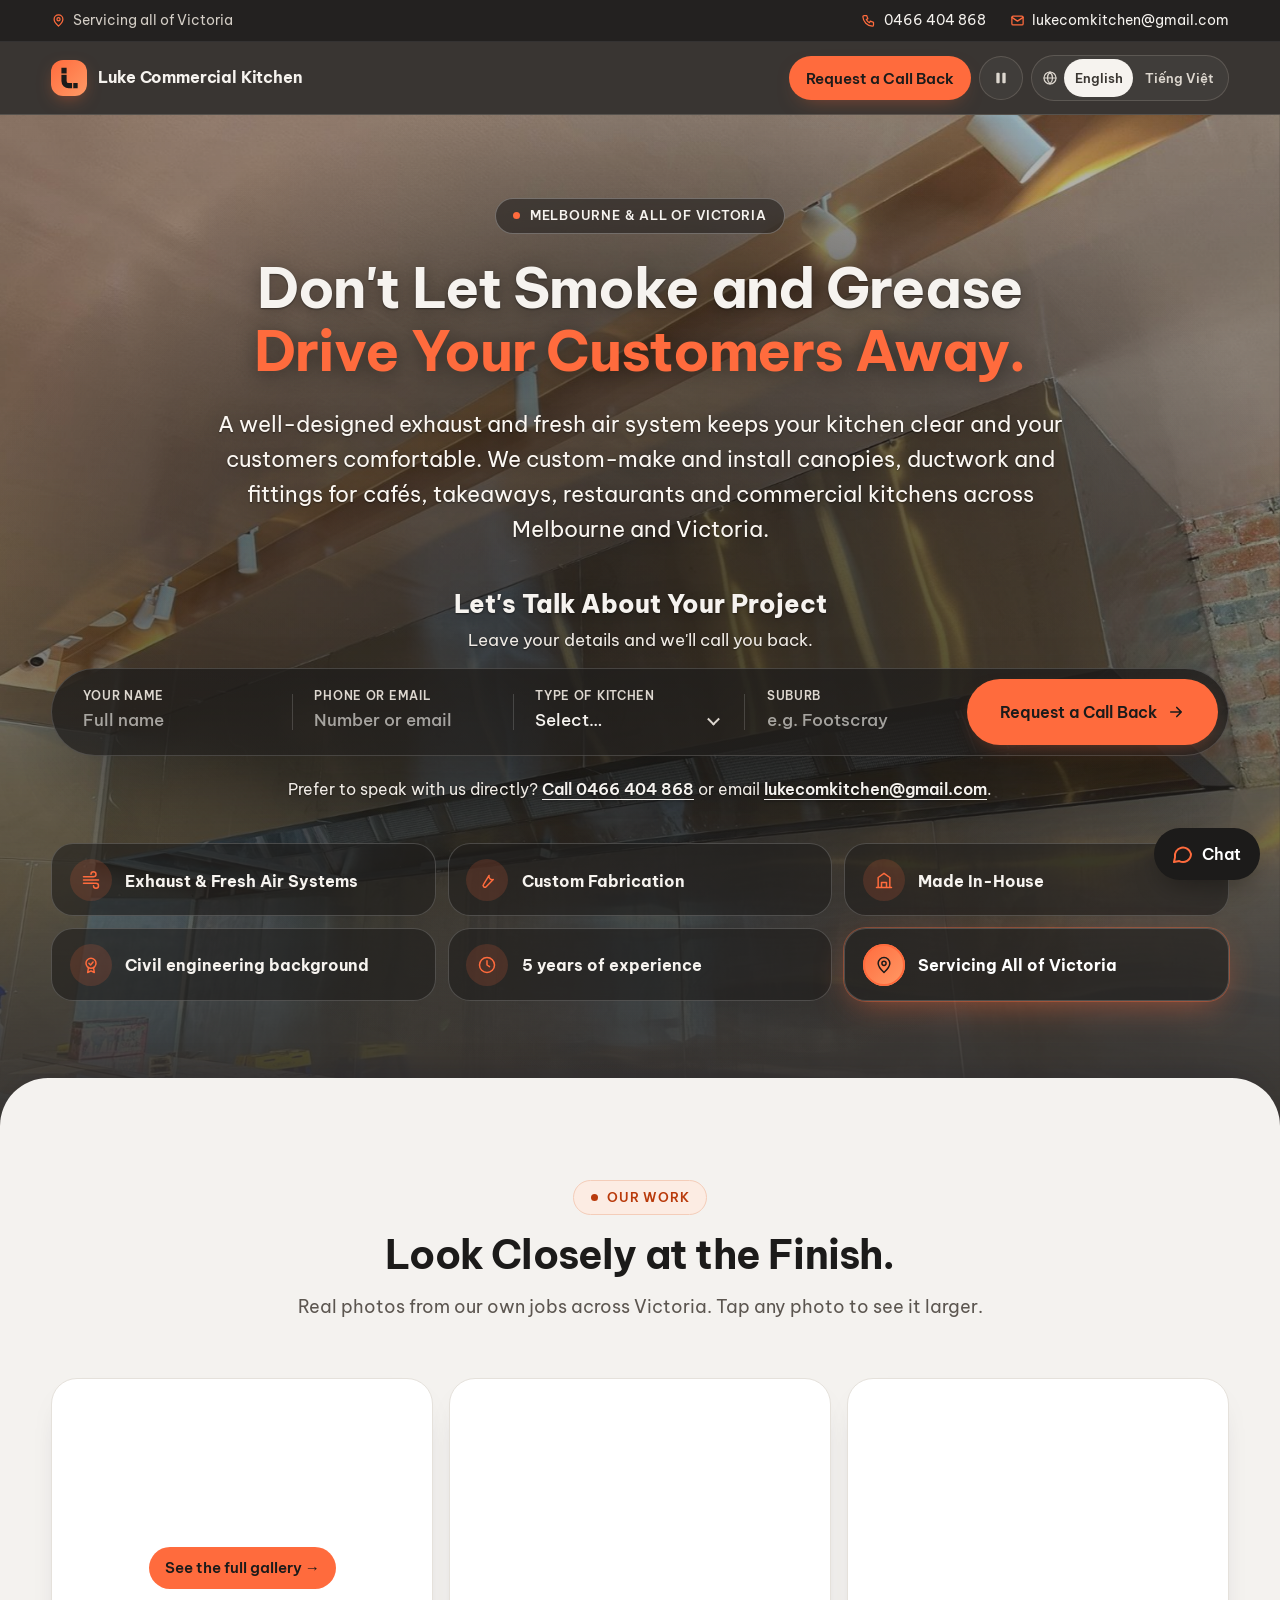
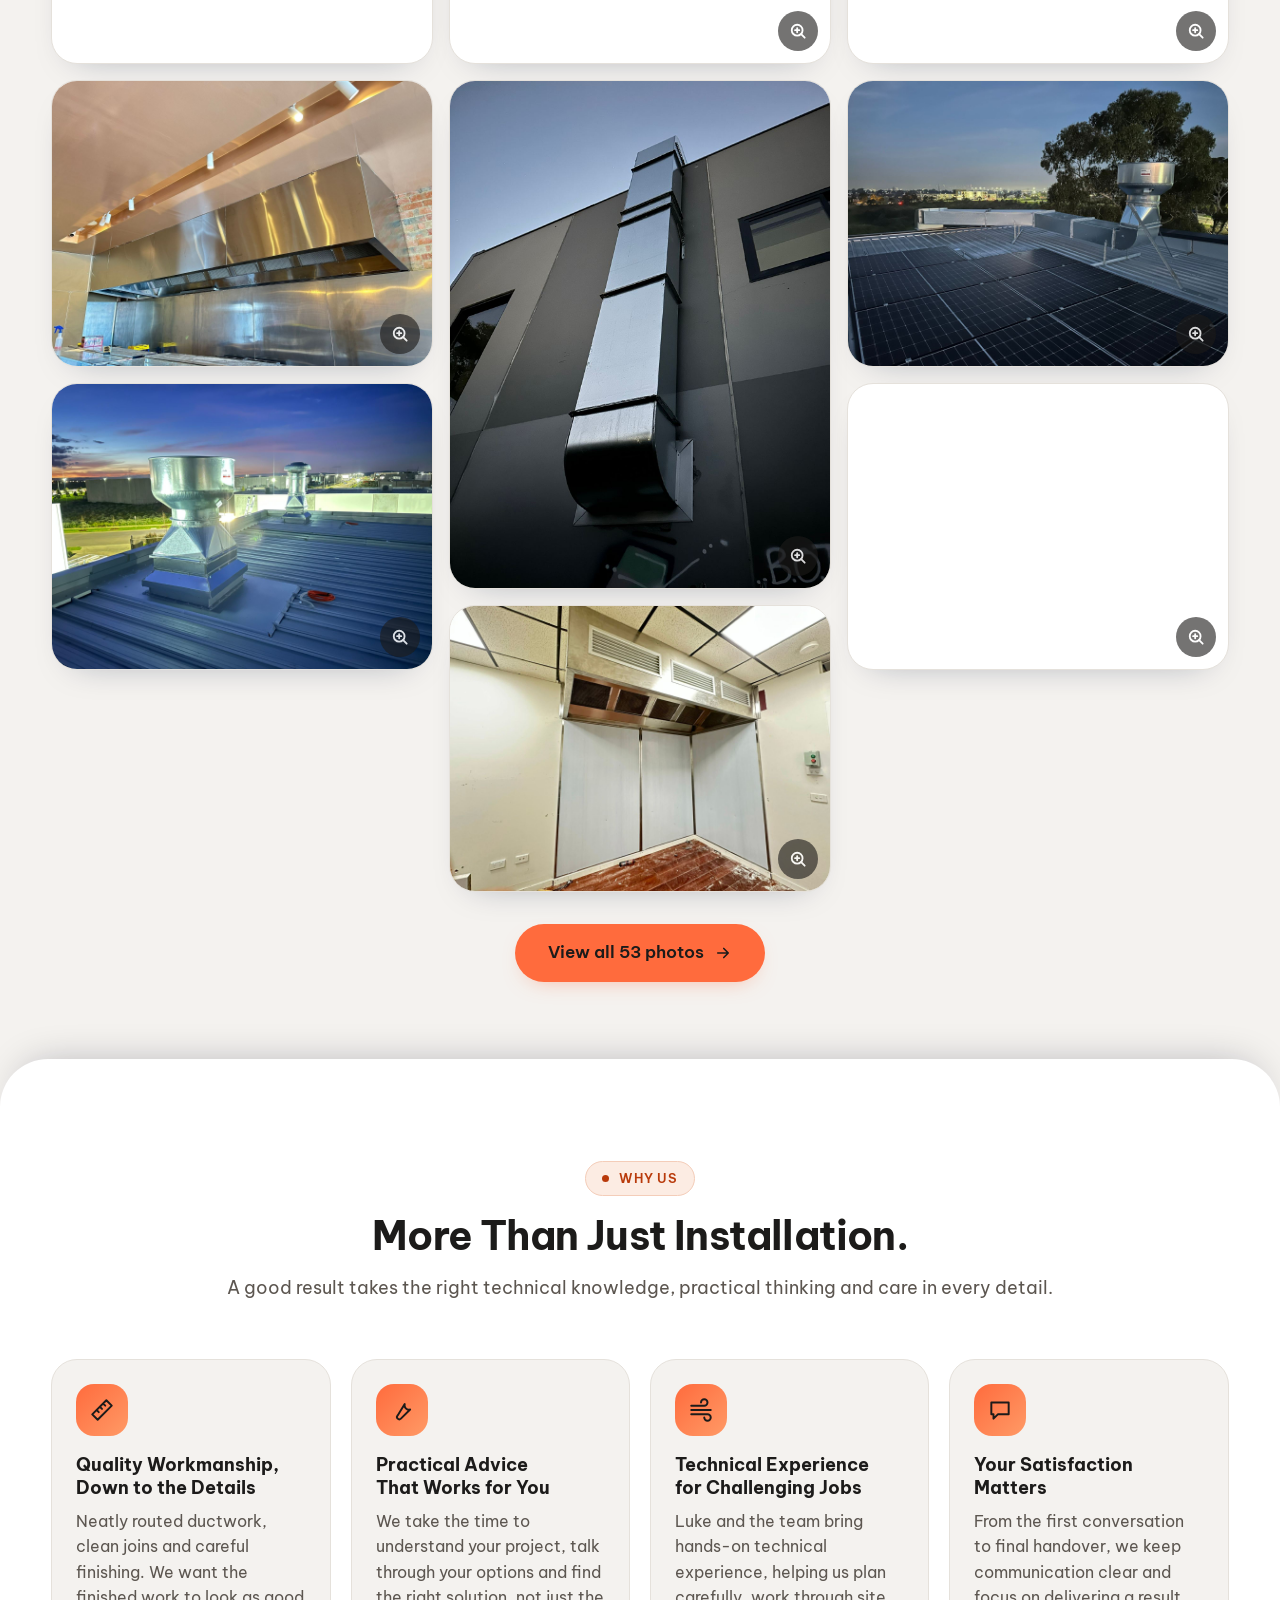
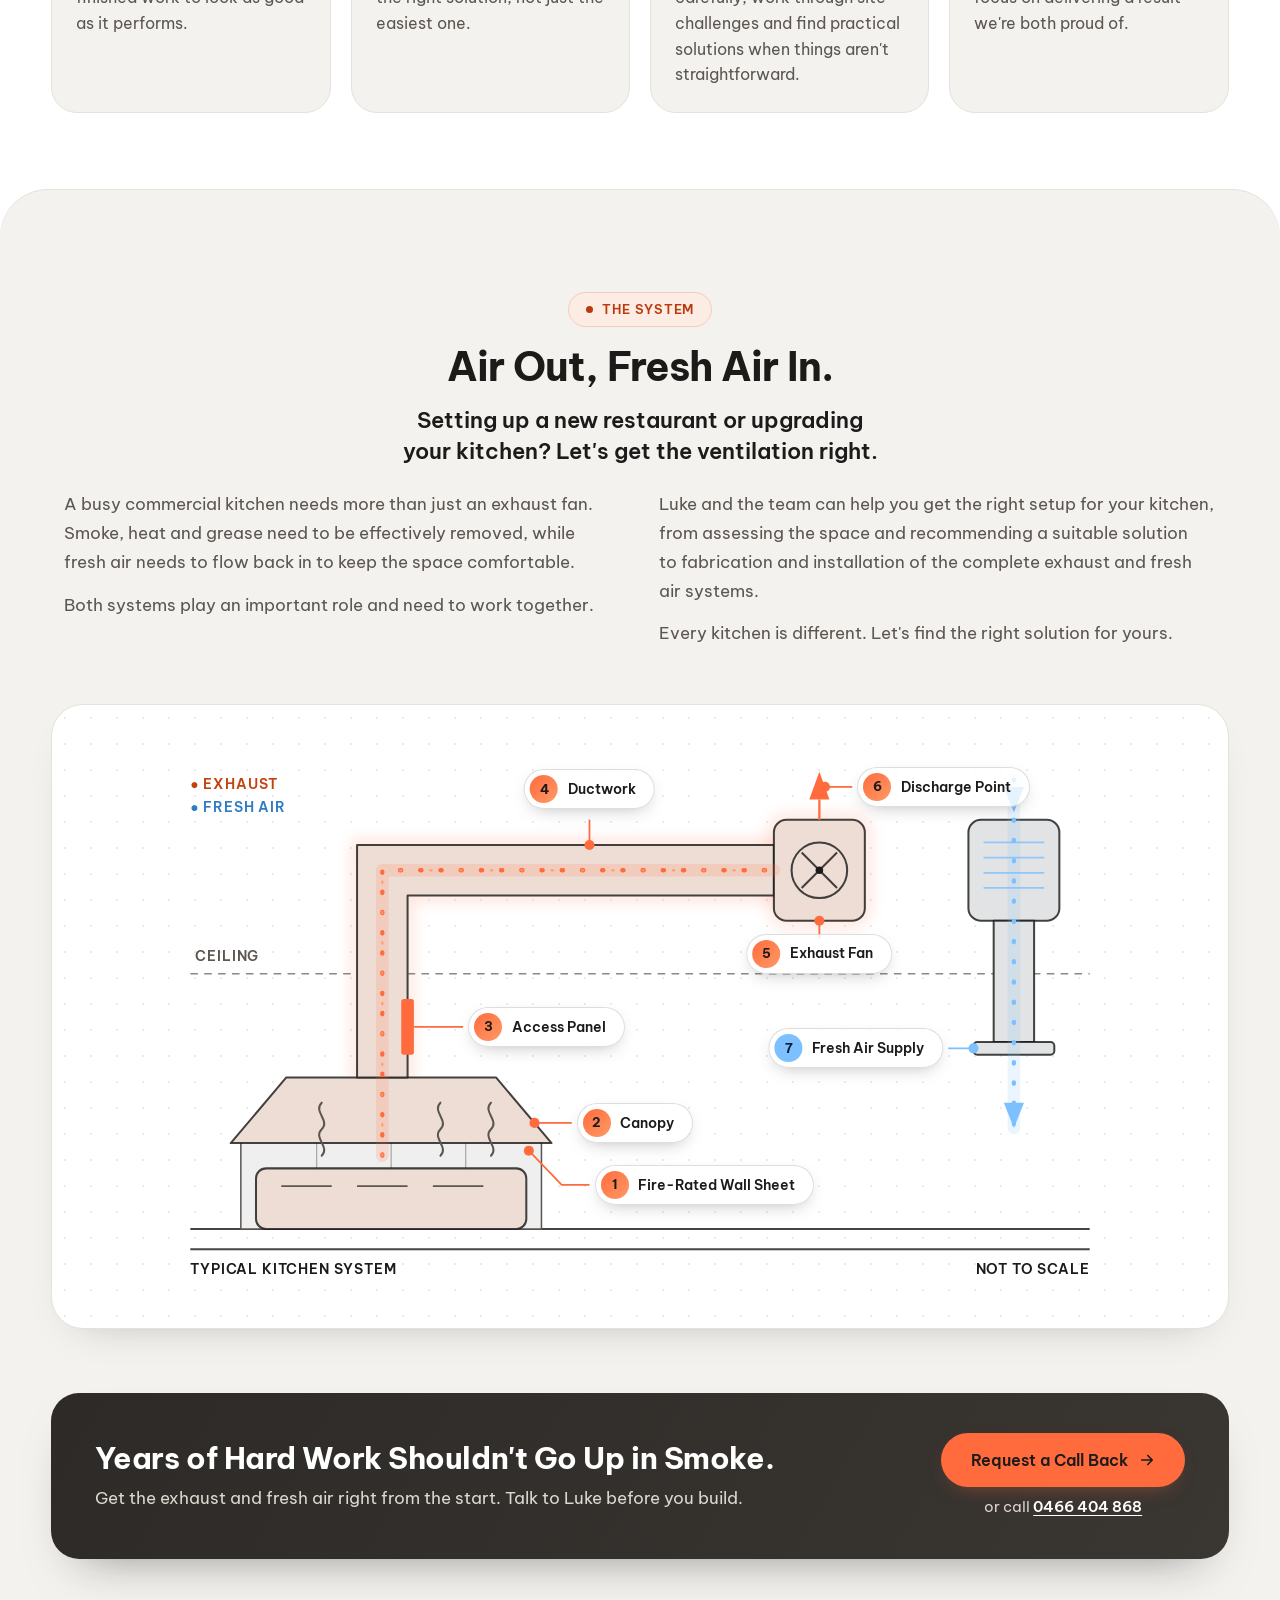
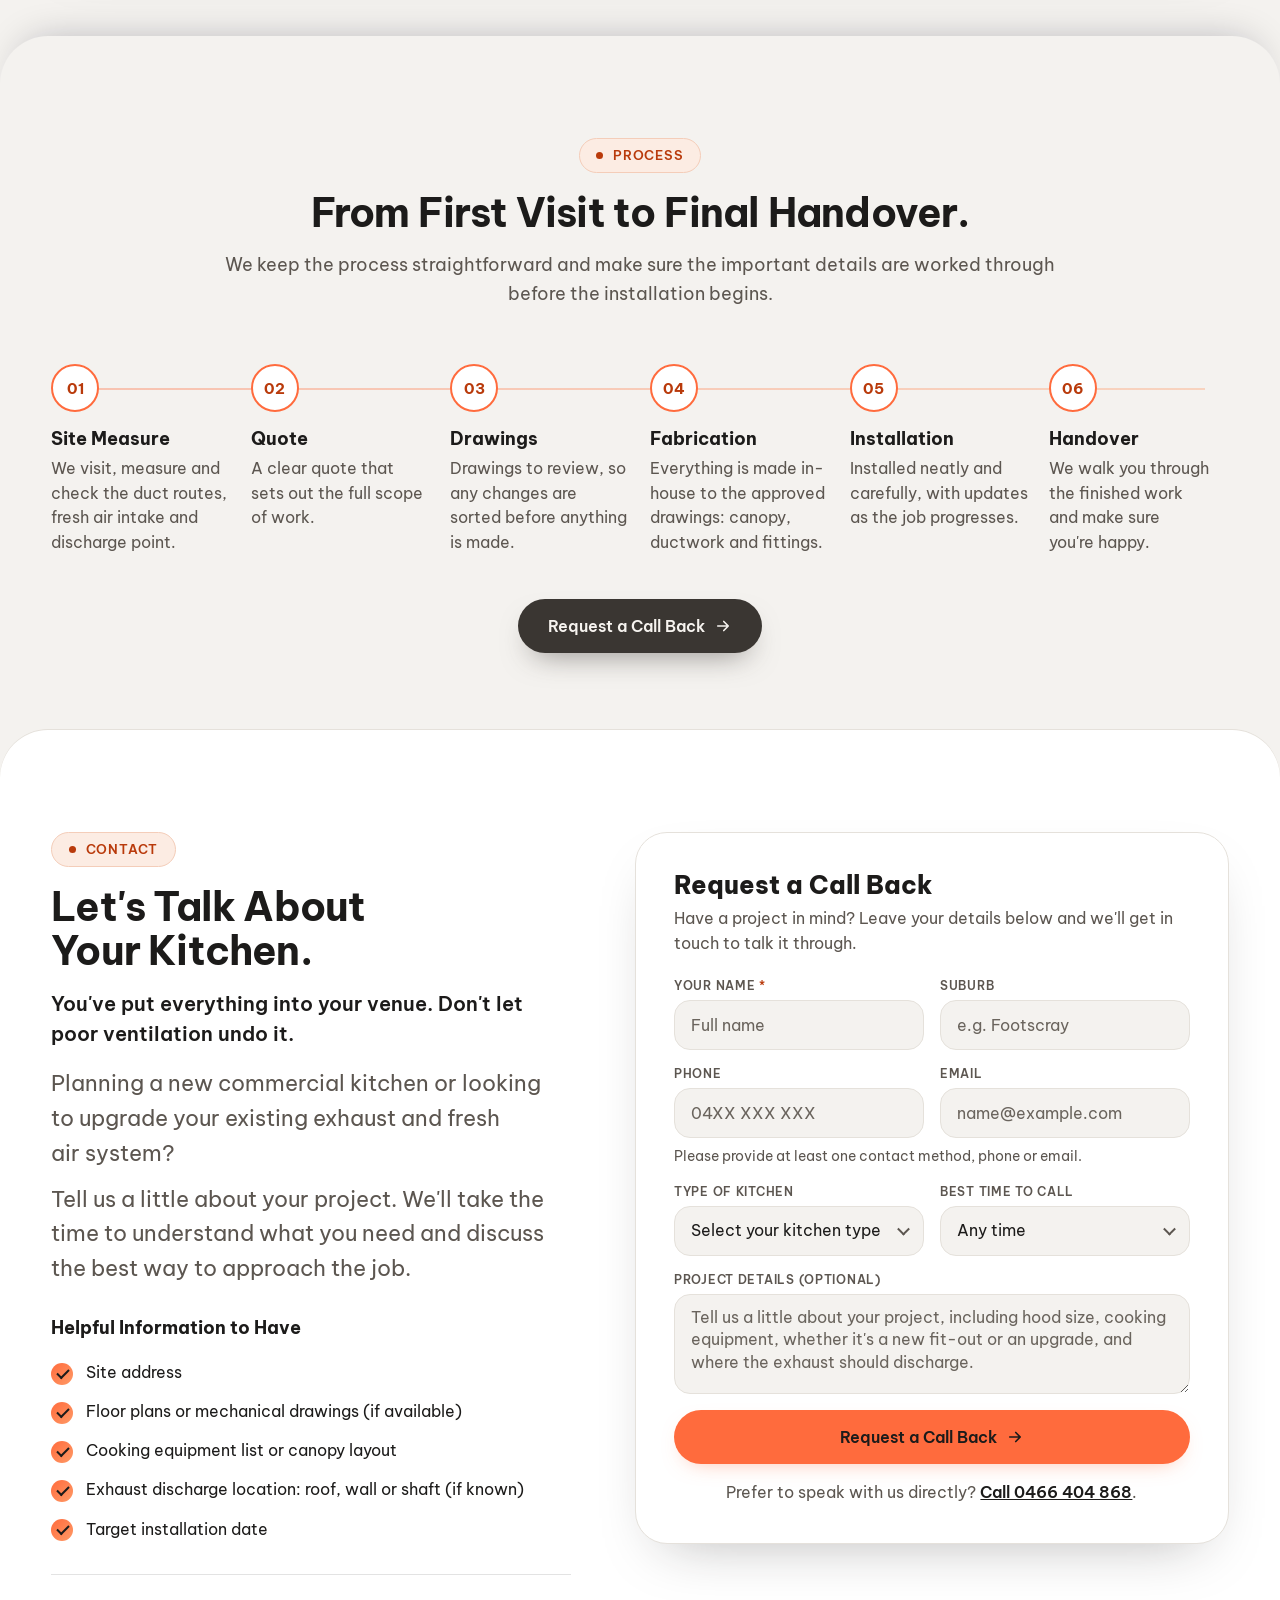
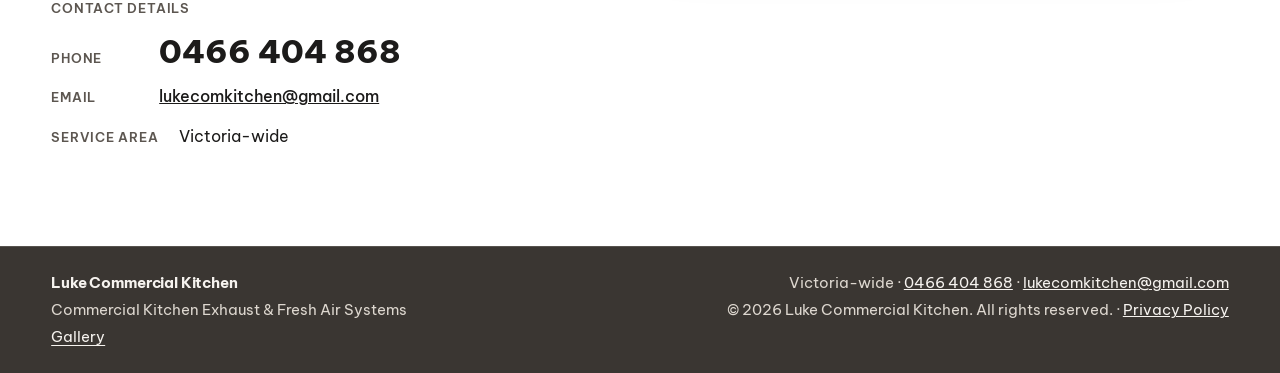
==== commit bbbfcbaa: "Back to the enquiry version of the site, with ads off - Restores the sales layout (forms, chat, call" ====
--- a/index.html
+++ b/index.html
@@ -20,7 +20,6 @@
     window.dataLayer = window.dataLayer || [];
     window.gtag = function () { dataLayer.push(arguments); };
     gtag('js', new Date());
-    gtag('config', 'AW-18563134906');
     gtag('config', 'G-7BVN9K5DFZ');
   })();
 </script>
@@ -117,7 +116,7 @@
         <li class="chip-sys"><span class="tic"><svg viewBox="0 0 24 24" aria-hidden="true"><path d="M3 8h12a3 3 0 1 0-3-3M3 16h15a3 3 0 1 1-3 3M3 12h18"/></svg></span><span><span class="v">Exhaust &amp; Fresh Air Systems</span></span></li>
         <li><span class="tic"><svg viewBox="0 0 24 24" aria-hidden="true"><path d="M14.5 6.5a4 4 0 0 0 5 5L11 20a2.1 2.1 0 0 1-3-3z"/></svg></span><span><span class="v">Custom Fabrication</span></span></li>
         <li><span class="tic"><svg viewBox="0 0 24 24" aria-hidden="true"><path d="M3 21h18M5 21V9l7-5 7 5v12M9 21v-6h6v6"/></svg></span><span><span class="v">Made In-House</span></span></li>
-        <li><span class="tic"><svg viewBox="0 0 24 24" aria-hidden="true"><circle cx="12" cy="10" r="6"/><path d="M9 15l-1 6 4-2 4 2-1-6M9.5 10l2 2 3-3.5"/></svg></span><span><span class="v">Fully licensed</span></span></li>
+        <li><span class="tic"><svg viewBox="0 0 24 24" aria-hidden="true"><circle cx="12" cy="10" r="6"/><path d="M9 15l-1 6 4-2 4 2-1-6M9.5 10l2 2 3-3.5"/></svg></span><span><span class="v">Civil engineering background</span></span></li>
         <li><span class="tic"><svg viewBox="0 0 24 24" aria-hidden="true"><circle cx="12" cy="12" r="9"/><path d="M12 7v5l3 2"/></svg></span><span><span class="v">5 years of experience</span></span></li>
         <li class="chip-area"><span class="tic"><svg viewBox="0 0 24 24" aria-hidden="true"><path d="M12 21s7-6.2 7-11a7 7 0 0 0-14 0c0 4.8 7 11 7 11z"/><circle cx="12" cy="10" r="2.5"/></svg></span><span><span class="v">Servicing All of Victoria</span></span></li>
       </ul>
@@ -359,6 +358,6 @@
   </div>
 
 </div>
-<script src="assets/main.js?v=2824a88b53" defer></script>
+<script src="assets/main.js?v=0a23beeb79" defer></script>
 </body>
 </html>
